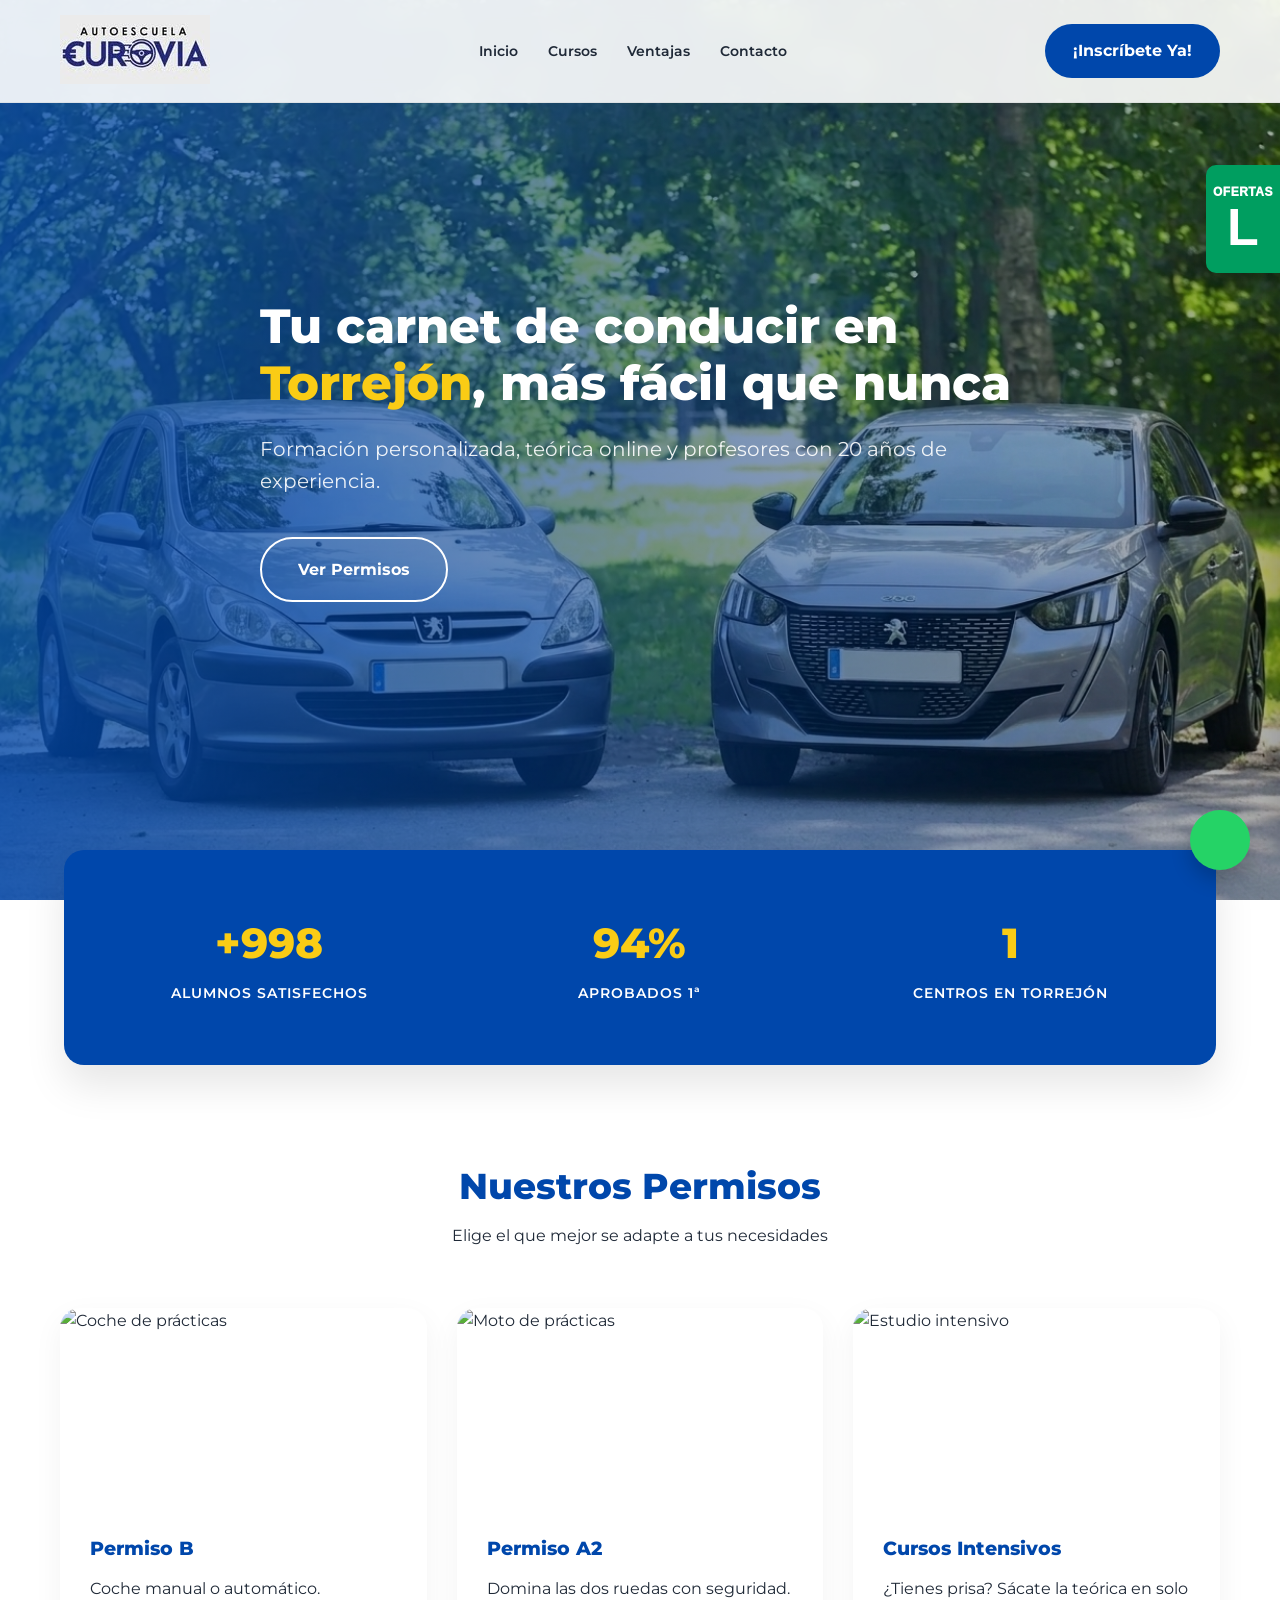
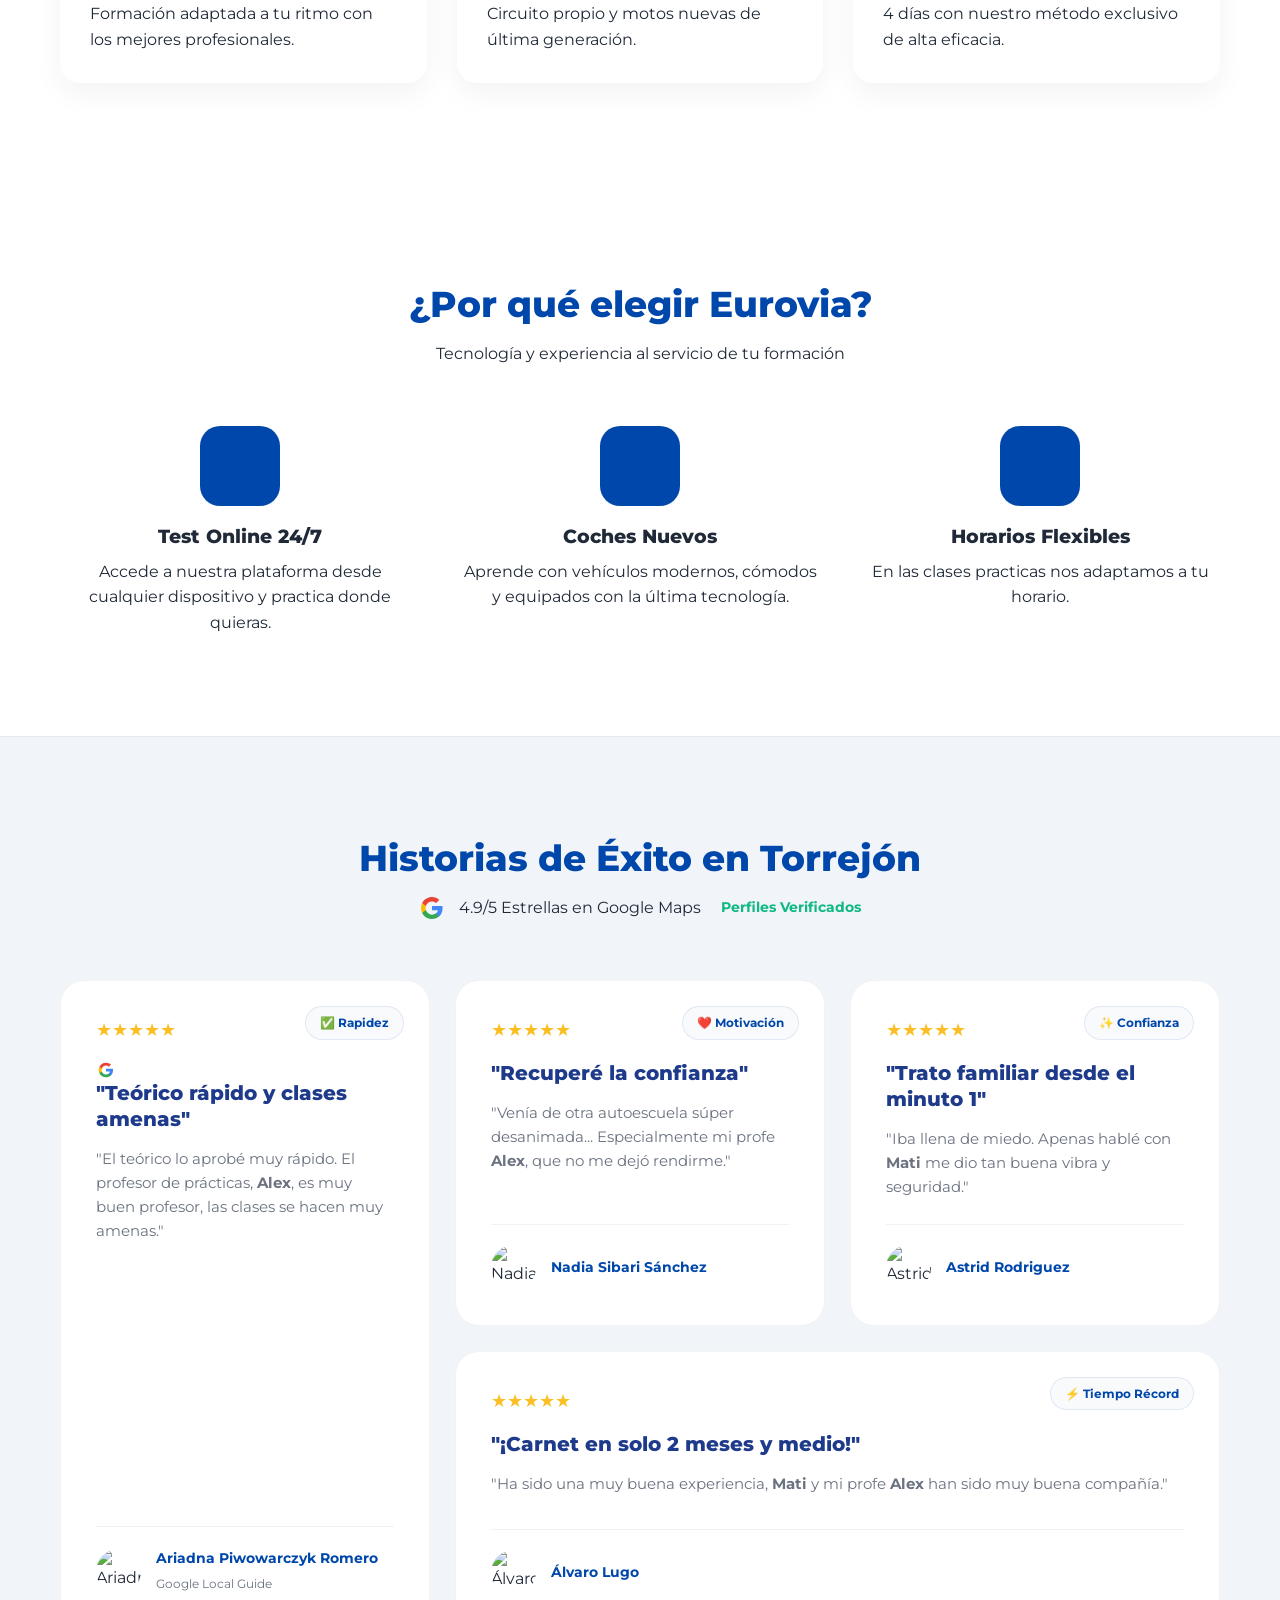
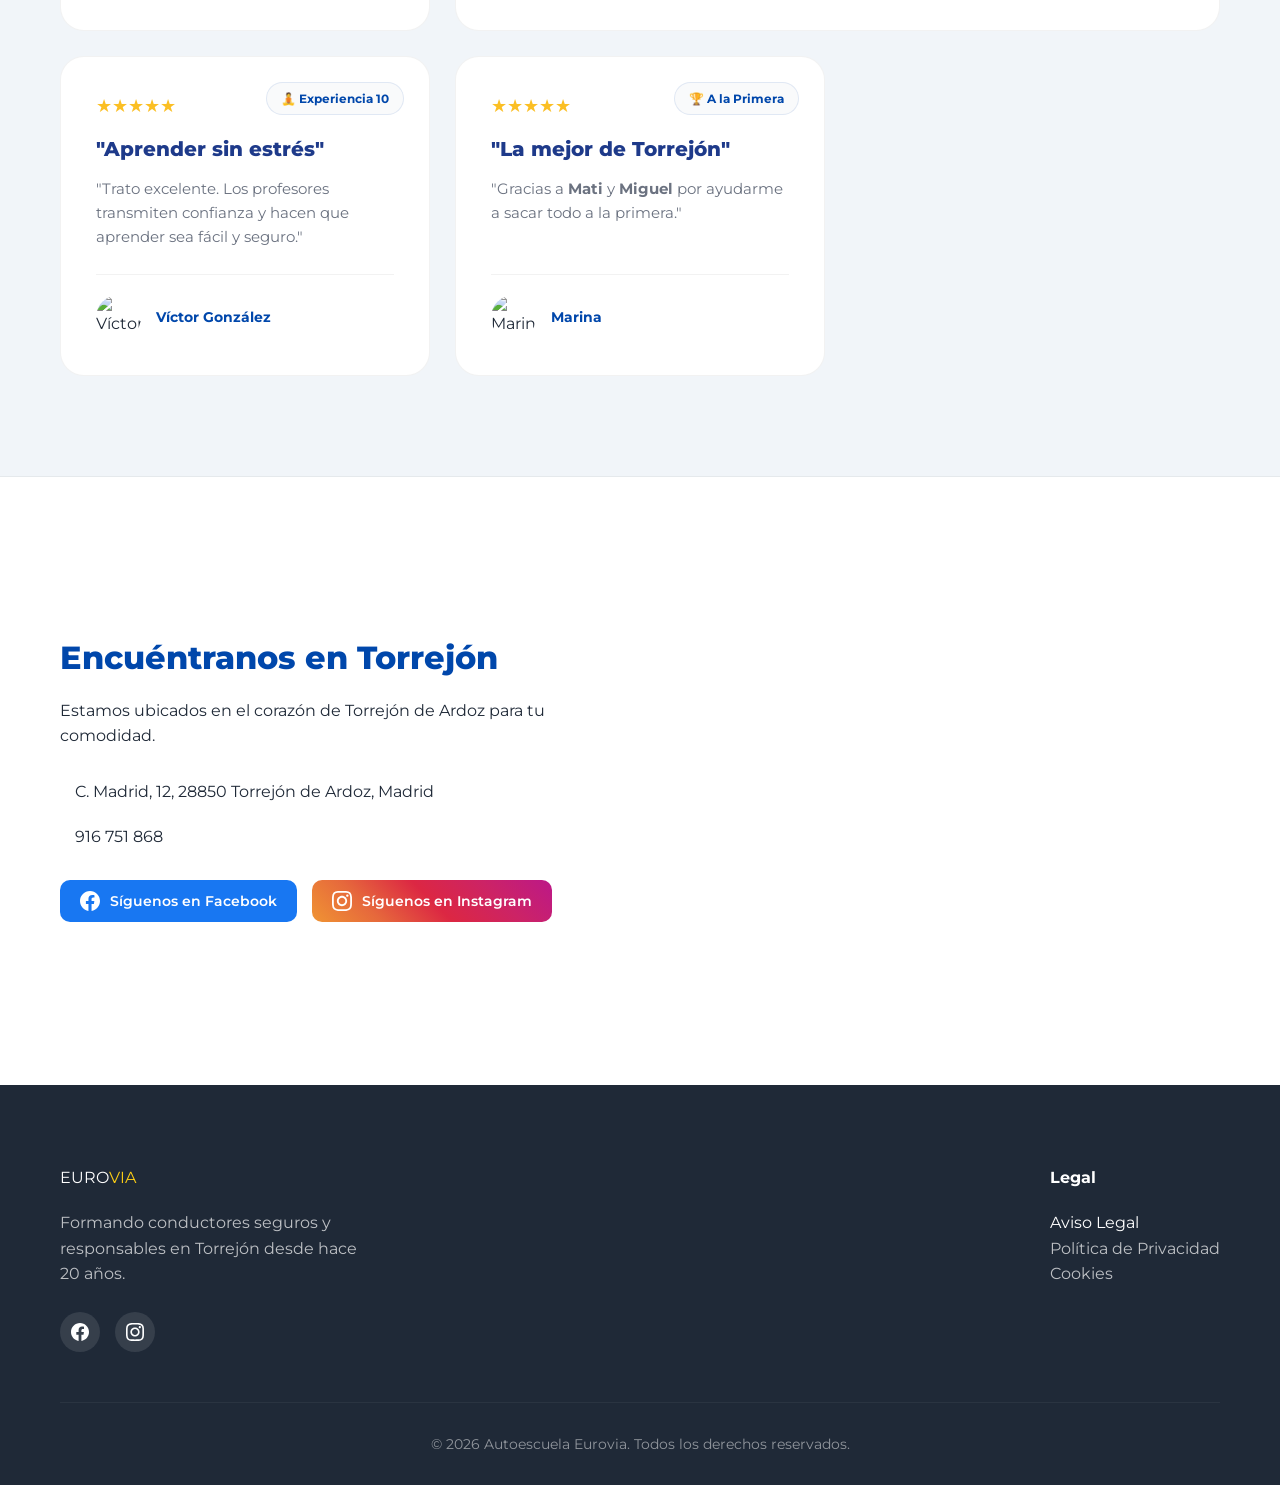
==== index.html @ a9749520 "Add files via upload" ====
<!DOCTYPE html>
<html lang="es">
<head>
    <meta charset="UTF-8">
    <meta name="viewport" content="width=device-width, initial-scale=1.0">
    <title>Autoescuela Eurovia | Tu Carnet de Conducir en Torrejón de Ardoz</title>
    <meta name="description" content="Sácate el carnet de conducir en Torrejón de Ardoz con Autoescuela Eurovia. Formación personalizada, teórica online y profesores expertos. ¡Matricúlate hoy!">
    <link rel="preconnect" href="https://fonts.googleapis.com">
    <link rel="preconnect" href="https://fonts.gstatic.com" crossorigin>
    <link href="https://fonts.googleapis.com/css2?family=Montserrat:wght@400;600;700;800&display=swap" rel="stylesheet">
    <link rel="stylesheet" href="style.css">
    <!-- Lucide Icons -->
    <script src="https://unpkg.com/lucide@latest"></script>
</head>
<body>

    <!-- Header / Navbar -->
    <header class="header">
        <div class="container">
            <div class="logo">
                <a href="index.html">
                    <img src="autoescuela1.jpg" alt="Autoescuela Eurovia" class="logo-img">
                </a>
            </div>
            <nav class="nav">
                <ul>
                    <li><a href="#inicio">Inicio</a></li>
                    <li><a href="#servicios">Cursos</a></li>
                    <li><a href="#ventajas">Ventajas</a></li>
                    <li><a href="#contacto">Contacto</a></li>
                </ul>
            </nav>
            <a href="https://wa.me/611003747" class="btn btn-primary btn-header">¡Inscríbete Ya!</a>
            <button class="mobile-menu-btn" id="mobile-menu-btn">
                <i data-lucide="menu"></i>
            </button>
        </div>
    </header>

    <!-- Hero Section -->
    <section id="inicio" class="hero">
        <div class="hero-overlay"></div>
        <div class="container hero-content">
            <div class="hero-text animate-fade-in">
                <h1>Tu carnet de conducir en <span class="highlight">Torrejón</span>, más fácil que nunca</h1>
                <p>Formación personalizada, teórica online y profesores con 20 años de experiencia.</p>
                <div class="hero-btns">
                   
                    <a href="#servicios" class="btn btn-outline btn-lg">Ver Permisos</a>
                </div>
            </div>
        </div>
    </section>

    <!-- Trust Stats Section -->
    <section class="stats">
        <div class="container">
            <div class="stats-grid">
                <div class="stat-item">
                    <div class="stat-number" data-target="1000">+0</div>
                    <div class="stat-label">Alumnos Satisfechos</div>
                </div>
                <div class="stat-item">
                    <div class="stat-number" data-target="95">0%</div>
                    <div class="stat-label">Aprobados 1ª</div>
                </div>
                <div class="stat-item">
                    <div class="stat-number" data-target="2">0</div>
                    <div class="stat-label">Centros en Torrejón</div>
                </div>
            </div>
        </div>
    </section>

    <!-- Services Section -->
    <section id="servicios" class="services section-padding">
        <div class="container">
            <div class="section-header">
                <h2>Nuestros Permisos</h2>
                <p>Elige el que mejor se adapte a tus necesidades</p>
            </div>
            <div class="services-grid">
                <!-- Card Permiso B -->
                <div class="service-card animate-scroll">
                    <div class="card-image">
                        <img src="https://images.unsplash.com/photo-1449965408869-eaa3f722e40d?auto=format&fit=crop&q=80&w=600" alt="Coche de prácticas">
                    </div>
                    <div class="card-content">
                        <h3>Permiso B</h3>
                        <p>Coche manual o automático. Formación adaptada a tu ritmo con los mejores profesionales.</p>
                        
                    </div>
                </div>
                <!-- Card Permiso A2 -->
                <div class="service-card animate-scroll">
                    <div class="card-image">
                        <img src="https://images.unsplash.com/photo-1558981806-ec527fa84c39?auto=format&fit=crop&q=80&w=600" alt="Moto de prácticas">
                    </div>
                    <div class="card-content">
                        <h3>Permiso A2</h3>
                        <p>Domina las dos ruedas con seguridad. Circuito propio y motos nuevas de última generación.</p>
                        
                    </div>
                </div>
                <!-- Card Cursos Intensivos -->
                <div class="service-card animate-scroll">
                    <div class="card-image">
                        <img src="https://images.unsplash.com/photo-1434030216411-0b793f4b4173?auto=format&fit=crop&q=80&w=600" alt="Estudio intensivo">
                    </div>
                    <div class="card-content">
                        <h3>Cursos Intensivos</h3>
                        <p>¿Tienes prisa? Sácate la teórica en solo 4 días con nuestro método exclusivo de alta eficacia.</p>
                       
                    </div>
                </div>
            </div>
        </div>
    </section>

    <!-- Advantages Section -->
    <section id="ventajas" class="advantages section-padding">
        <div class="container">
            <div class="section-header">
                <h2>¿Por qué elegir Eurovia?</h2>
                <p>Tecnología y experiencia al servicio de tu formación</p>
            </div>
            <div class="advantages-grid">
                <div class="advantage-item animate-scroll">
                    <div class="icon-box">
                        <i data-lucide="monitor"></i>
                    </div>
                    <h3>Test Online 24/7</h3>
                    <p>Accede a nuestra plataforma desde cualquier dispositivo y practica donde quieras.</p>
                </div>
                <div class="advantage-item animate-scroll">
                    <div class="icon-box">
                        <i data-lucide="car"></i>
                    </div>
                    <h3>Coches Nuevos</h3>
                    <p>Aprende con vehículos modernos, cómodos y equipados con la última tecnología.</p>
                </div>
                <div class="advantage-item animate-scroll">
                    <div class="icon-box">
                        <i data-lucide="clock"></i>
                    </div>
                    <h3>Horarios Flexibles</h3>
                    <p>En las clases practicas nos adaptamos a tu horario.</p>
                </div>
            </div>
        </div>
    </section>

    <!-- Historias de Éxito (Bento Grid) -->
    <section id="testimonios" class="reviews section-padding">
        <div class="container">
            <div class="section-header">
                <h2>Historias de Éxito en <span class="highlight">Torrejón</span></h2>
                <div class="google-rating">
                    <svg xmlns="http://www.w3.org/2000/svg" width="24" height="24" viewBox="0 0 24 24"><path fill="#4285F4" d="M22.56 12.25c0-.78-.07-1.53-.2-2.25H12v4.26h5.92c-.26 1.37-1.04 2.53-2.21 3.31v2.77h3.57c2.08-1.92 3.28-4.74 3.28-8.09z"/><path fill="#34A853" d="M12 23c2.97 0 5.46-.98 7.28-2.66l-3.57-2.77c-.98.66-2.23 1.06-3.71 1.06-2.86 0-5.29-1.93-6.16-4.53H2.18v2.84C3.99 20.53 7.7 23 12 23z"/><path fill="#FBBC05" d="M5.84 14.09c-.22-.66-.35-1.36-.35-2.09s.13-1.43.35-2.09V7.07H2.18C1.43 8.55 1 10.22 1 12s.43 3.45 1.18 4.93l3.66-2.84z"/><path fill="#EA4335" d="M12 5.38c1.62 0 3.06.56 4.21 1.64l3.15-3.15C17.45 2.09 14.97 1 12 1 7.7 1 3.99 3.47 2.18 7.07l3.66 2.84c.87-2.6 3.3-4.53 6.16-4.53z"/><path fill="none" d="M1 1 23 23"/></svg>
                    <span>4.9/5 Estrellas en Google Maps</span>
                    <span class="verified-badge"><i data-lucide="badge-check"></i> Perfiles Verificados</span>
                </div>
            </div>
            
            <div class="bento-grid">
                <!-- 1. Ariadna -->
                <div class="bento-item card-large animate-scroll">
                    <div class="bento-badge">✅ Rapidez</div>
                    <div class="review-header">
                        <div class="stars">★★★★★</div>
                        <div class="google-verified">
                            <svg xmlns="http://www.w3.org/2000/svg" width="16" height="16" viewBox="0 0 24 24"><path fill="#4285F4" d="M22.56 12.25c0-.78-.07-1.53-.2-2.25H12v4.26h5.92c-.26 1.37-1.04 2.53-2.21 3.31v2.77h3.57c2.08-1.92 3.28-4.74 3.28-8.09z"/><path fill="#34A853" d="M12 23c2.97 0 5.46-.98 7.28-2.66l-3.57-2.77c-.98.66-2.23 1.06-3.71 1.06-2.86 0-5.29-1.93-6.16-4.53H2.18v2.84C3.99 20.53 7.7 23 12 23z"/><path fill="#FBBC05" d="M5.84 14.09c-.22-.66-.35-1.36-.35-2.09s.13-1.43.35-2.09V7.07H2.18C1.43 8.55 1 10.22 1 12s.43 3.45 1.18 4.93l3.66-2.84z"/><path fill="#EA4335" d="M12 5.38c1.62 0 3.06.56 4.21 1.64l3.15-3.15C17.45 2.09 14.97 1 12 1 7.7 1 3.99 3.47 2.18 7.07l3.66 2.84c.87-2.6 3.3-4.53 6.16-4.53z"/><path fill="none" d="M1 1 23 23"/></svg>
                        </div>
                    </div>
                    <h3>"Teórico rápido y clases amenas"</h3>
                    <p>"El teórico lo aprobé muy rápido. El profesor de prácticas, <span class="teacher-name">Alex</span>, es muy buen profesor, las clases se hacen muy amenas."</p>
                    <div class="reviewer">
                        <img src="https://ui-avatars.com/api/?name=Ariadna+P&background=0047AB&color=fff" alt="Ariadna" class="avatar">
                        <div class="reviewer-info">
                            <strong>Ariadna Piwowarczyk Romero</strong>
                            <span>Google Local Guide</span>
                        </div>
                    </div>
                </div>

                <!-- 2. Nadia -->
                <div class="bento-item animate-scroll">
                    <div class="bento-badge">❤️ Motivación</div>
                    <div class="review-header">
                        <div class="stars">★★★★★</div>
                    </div>
                    <h3>"Recuperé la confianza"</h3>
                    <p>"Venía de otra autoescuela súper desanimada... Especialmente mi profe <span class="teacher-name">Alex</span>, que no me dejó rendirme."</p>
                    <div class="reviewer">
                        <img src="https://ui-avatars.com/api/?name=Nadia+S&background=FACC15&color=000" alt="Nadia" class="avatar">
                        <div class="reviewer-info">
                            <strong>Nadia Sibari Sánchez</strong>
                        </div>
                    </div>
                </div>

                <!-- 3. Astrid -->
                <div class="bento-item animate-scroll">
                    <div class="bento-badge">✨ Confianza</div>
                    <div class="review-header">
                        <div class="stars">★★★★★</div>
                    </div>
                    <h3>"Trato familiar desde el minuto 1"</h3>
                    <p>"Iba llena de miedo. Apenas hablé con <span class="teacher-name">Mati</span> me dio tan buena vibra y seguridad."</p>
                    <div class="reviewer">
                        <img src="https://ui-avatars.com/api/?name=Astrid+R&background=0047AB&color=fff" alt="Astrid" class="avatar">
                        <div class="reviewer-info">
                            <strong>Astrid Rodriguez</strong>
                        </div>
                    </div>
                </div>

                <!-- 4. Álvaro -->
                <div class="bento-item card-wide animate-scroll">
                    <div class="bento-badge">⚡ Tiempo Récord</div>
                    <div class="review-header">
                        <div class="stars">★★★★★</div>
                    </div>
                    <h3>"¡Carnet en solo 2 meses y medio!"</h3>
                    <p>"Ha sido una muy buena experiencia, <span class="teacher-name">Mati</span> y mi profe <span class="teacher-name">Alex</span> han sido muy buena compañía."</p>
                    <div class="reviewer">
                        <img src="https://ui-avatars.com/api/?name=Alvaro+L&background=FACC15&color=000" alt="Álvaro" class="avatar">
                        <div class="reviewer-info">
                            <strong>Álvaro Lugo</strong>
                        </div>
                    </div>
                </div>

                <!-- 5. Víctor -->
                <div class="bento-item animate-scroll">
                    <div class="bento-badge">🧘 Experiencia 10</div>
                    <div class="review-header">
                        <div class="stars">★★★★★</div>
                    </div>
                    <h3>"Aprender sin estrés"</h3>
                    <p>"Trato excelente. Los profesores transmiten confianza y hacen que aprender sea fácil y seguro."</p>
                    <div class="reviewer">
                        <img src="https://ui-avatars.com/api/?name=Victor+G&background=0047AB&color=fff" alt="Víctor" class="avatar">
                        <div class="reviewer-info">
                            <strong>Víctor González</strong>
                        </div>
                    </div>
                </div>

                <!-- 6. Marina -->
                <div class="bento-item animate-scroll">
                    <div class="bento-badge">🏆 A la Primera</div>
                    <div class="review-header">
                        <div class="stars">★★★★★</div>
                    </div>
                    <h3>"La mejor de Torrejón"</h3>
                    <p>"Gracias a <span class="teacher-name">Mati</span> y <span class="teacher-name">Miguel</span> por ayudarme a sacar todo a la primera."</p>
                    <div class="reviewer">
                        <img src="https://ui-avatars.com/api/?name=Marina&background=FACC15&color=000" alt="Marina" class="avatar">
                        <div class="reviewer-info">
                            <strong>Marina</strong>
                        </div>
                    </div>
                </div>
            </div>
        </div>
    </section>

    <!-- Map and Contact Section -->
    <section id="contacto" class="contact-section section-padding">
        <div class="container">
            <div class="contact-grid">
                <div class="contact-info animate-scroll">
                    <h2>Encuéntranos en Torrejón</h2>
                    <p>Estamos ubicados en el corazón de Torrejón de Ardoz para tu comodidad.</p>
                    <div class="contact-details">
                        <div class="detail-item">
                            <i data-lucide="map-pin"></i>
                            <span>C. Madrid, 12, 28850 Torrejón de Ardoz, Madrid</span>
                        </div>
                        <div class="detail-item">
                            <i data-lucide="phone"></i>
                            <span>916 751 868</span>
                        </div>
                        
                    </div>
                    <div class="social-links contact-socials">
                        <a href="https://share.google/8eJpR6GpwhmyklqPR" target="_blank" class="social-btn facebook">
                            <svg xmlns="http://www.w3.org/2000/svg" width="20" height="20" viewBox="0 0 24 24" fill="white"><path d="M24 12.073c0-6.627-5.373-12-12-12s-12 5.373-12 12c0 5.99 4.388 10.954 10.125 11.854v-8.385H7.078v-3.47h3.047V9.43c0-3.007 1.792-4.669 4.533-4.669 1.312 0 2.686.235 2.686.235v2.953H15.83c-1.491 0-1.956.925-1.956 1.874v2.25h3.328l-.532 3.47h-2.796v8.385C19.612 23.027 24 18.062 24 12.073z"/></svg>
                            Síguenos en Facebook
                        </a>
                        <a href="https://www.instagram.com/autoescuela_eurovia_torrejon?igsh=dmo1eHJuOWFtM29y" target="_blank" class="social-btn instagram">
                            <svg xmlns="http://www.w3.org/2000/svg" width="20" height="20" viewBox="0 0 24 24" fill="white"><path d="M12 2.163c3.204 0 3.584.012 4.85.07 3.252.148 4.771 1.691 4.919 4.919.058 1.265.069 1.645.069 4.849 0 3.205-.012 3.584-.069 4.849-.149 3.225-1.664 4.771-4.919 4.919-1.266.058-1.644.07-4.85.07-3.204 0-3.584-.012-4.849-.07-3.26-.149-4.771-1.699-4.919-4.92-.058-1.265-.07-1.644-.07-4.849 0-3.204.013-3.583.07-4.849.149-3.227 1.664-4.771 4.919-4.919 1.266-.057 1.645-.069 4.849-.069zm0-2.163c-3.259 0-3.667.014-4.947.072-4.358.2-6.78 2.618-6.98 6.98-.059 1.281-.073 1.689-.073 4.948 0 3.259.014 3.668.072 4.948.2 4.358 2.618 6.78 6.98 6.98 1.281.058 1.689.072 4.948.072 3.259 0 3.668-.014 4.948-.072 4.354-.2 6.782-2.618 6.979-6.98.059-1.28.073-1.689.073-4.948 0-3.259-.014-3.667-.072-4.947-.196-4.354-2.617-6.78-6.979-6.98-1.281-.059-1.69-.073-4.949-.073zm0 5.838c-3.403 0-6.162 2.759-6.162 6.162s2.759 6.163 6.162 6.163 6.162-2.759 6.162-6.163c0-3.403-2.759-6.162-6.162-6.162zm0 10.162c-2.209 0-4-1.79-4-4 0-2.209 1.791-4 4-4s4 1.791 4 4c0 2.21-1.791 4-4 4zm6.406-11.845c-.796 0-1.441.645-1.441 1.44s.645 1.44 1.441 1.44c.795 0 1.439-.645 1.439-1.44s-.644-1.44-1.439-1.44z"/></svg>
                            Síguenos en Instagram
                        </a>
                    </div>
                </div>
                <div class="map-container animate-scroll">
                    <!-- Google Maps Embed -->
                    <iframe 
                        src="https://www.google.com/maps/embed?pb=!1m18!1m12!1m3!1d3035.577599010872!2d-3.4792267000000003!3d40.462485099999995!2m3!1f0!2f0!3f0!3m2!1i1024!2i768!4f13.1!3m3!1m2!1s0xd4236e067b7625b%3A0xed1df725d2860265!2sC.%20Madrid%2C%2012%2C%2028850%20Torrej%C3%B3n%20de%20Ardoz%2C%20Madrid!5e0!3m2!1ses!2ses!4v1778779075031!5m2!1ses!2ses" 
                        width="100%" height="400" style="border:0; border-radius: 20px;" allowfullscreen="" loading="lazy" referrerpolicy="no-referrer-when-downgrade"></iframe>
                </div>
            </div>
        </div>
    </section>

    <!-- Footer -->
    <footer class="footer">
        <div class="container">
            <div class="footer-content">
                <div class="footer-brand">
                    <span class="logo-euro">EURO</span><span class="logo-via">VIA</span>
                    <p>Formando conductores seguros y responsables en Torrejón desde hace 20 años.</p>
                    <div class="social-links">
                        <a href="https://share.google/8eJpR6GpwhmyklqPR" target="_blank" aria-label="Facebook">
                            <svg xmlns="http://www.w3.org/2000/svg" width="18" height="18" viewBox="0 0 24 24" fill="currentColor"><path d="M24 12.073c0-6.627-5.373-12-12-12s-12 5.373-12 12c0 5.99 4.388 10.954 10.125 11.854v-8.385H7.078v-3.47h3.047V9.43c0-3.007 1.792-4.669 4.533-4.669 1.312 0 2.686.235 2.686.235v2.953H15.83c-1.491 0-1.956.925-1.956 1.874v2.25h3.328l-.532 3.47h-2.796v8.385C19.612 23.027 24 18.062 24 12.073z"/></svg>
                        </a>
                        <a href="https://www.instagram.com/autoescuela_eurovia_torrejon?igsh=dmo1eHJuOWFtM29y" target="_blank" aria-label="Instagram">
                            <svg xmlns="http://www.w3.org/2000/svg" width="18" height="18" viewBox="0 0 24 24" fill="currentColor"><path d="M12 2.163c3.204 0 3.584.012 4.85.07 3.252.148 4.771 1.691 4.919 4.919.058 1.265.069 1.645.069 4.849 0 3.205-.012 3.584-.069 4.849-.149 3.225-1.664 4.771-4.919 4.919-1.266.058-1.644.07-4.85.07-3.204 0-3.584-.012-4.849-.07-3.26-.149-4.771-1.699-4.919-4.92-.058-1.265-.07-1.644-.07-4.849 0-3.204.013-3.583.07-4.849.149-3.227 1.664-4.771 4.919-4.919 1.266-.057 1.645-.069 4.849-.069zm0-2.163c-3.259 0-3.667.014-4.947.072-4.358.2-6.78 2.618-6.98 6.98-.059 1.281-.073 1.689-.073 4.948 0 3.259.014 3.668.072 4.948.2 4.358 2.618 6.78 6.98 6.98 1.281.058 1.689.072 4.948.072 3.259 0 3.668-.014 4.948-.072 4.354-.2 6.782-2.618 6.979-6.98.059-1.28.073-1.689.073-4.948 0-3.259-.014-3.667-.072-4.947-.196-4.354-2.617-6.78-6.979-6.98-1.281-.059-1.69-.073-4.949-.073zm0 5.838c-3.403 0-6.162 2.759-6.162 6.162s2.759 6.163 6.162 6.163 6.162-2.759 6.162-6.163c0-3.403-2.759-6.162-6.162-6.162zm0 10.162c-2.209 0-4-1.79-4-4 0-2.209 1.791-4 4-4s4 1.791 4 4c0 2.21-1.791 4-4 4zm6.406-11.845c-.796 0-1.441.645-1.441 1.44s.645 1.44 1.441 1.44c.795 0 1.439-.645 1.439-1.44s-.644-1.44-1.439-1.44z"/></svg>
                        </a>
                    </div>
                </div>
                <div class="footer-links">
                    <h4>Legal</h4>
                    <ul>
                        <li>Aviso Legal</a></li>
                        <li><a href="#">Política de Privacidad</a></li>
                        <li><a href="#">Cookies</a></li>
                    </ul>
                </div>
            </div>
            <div class="footer-bottom">
                <p>&copy; 2026 Autoescuela Eurovia. Todos los derechos reservados.</p>
            </div>
        </div>
    </footer>

    <!-- Panel Lateral de Ofertas (L) -->
    <div class="offers-sidebar" id="offers-sidebar">
        <button class="offers-toggle" id="offers-toggle" aria-label="Ver Ofertas">
            <span class="offers-label">OFERTAS</span>
            <span class="l-plate">L</span>
        </button>
        <div class="offers-content">
            <h3>Ofertas Exclusivas</h3>
            
            <div class="offer-item">
                <div class="offer-price">510 €</div>
                <h4>Permiso B</h4>
                <ul class="offer-list">
                    <li>Matrícula y Libro</li>
                    <li>App Test 3 Meses</li>
                    <li>Profesor Presencial</li>
                    <li>1 Examen Teórico</li>
                    <li>1 Tramitación Teórico</li>
                    <li>10 Clases de 45 min</li>
                    <li>1 Tramitación Práctico</li>
                </ul>
                <div class="tasa-notice">
                    <i data-lucide="info"></i> No incluye Tasas Oficiales de Tráfico (94,05€)
                </div>
                <div class="offer-actions">
                    <a href="https://wa.me/34611003747?text=Hola,%20quiero%20preguntar%20por%20la%20oferta%20del%20Permiso%20B%20de%20510€" target="_blank" class="btn-whatsapp-small"><i data-lucide="message-circle"></i> WhatsApp</a>
                    <a href="tel:+34916751868" class="btn-call-small"><i data-lucide="phone"></i> Llamar</a>
                </div>
            </div>

            <div class="offer-item">
                <h4>Solo Práctico</h4>
                <ul class="offer-list">
                    <li>Matrícula: <strong>150€</strong></li>
                    <li>Bono 10 Clases: <strong>350€</strong></li>
                    <li>Examen Práctico: <strong>125€</strong></li>
                    <li>Tramitación: <strong>80€</strong></li>
                    <li>Tasa Traslado: <strong>8,67€</strong></li>
                    <li>Tasa Renovación: <strong>94,05</strong></li>
                </ul>
                <div class="offer-actions">
                    <a href="https://wa.me/34611003747?text=Hola,%20quiero%20preguntar%20por%20las%20tarifas%20de%20Solo%20Práctico" target="_blank" class="btn-whatsapp-small"><i data-lucide="message-circle"></i> WhatsApp</a>
                    <a href="tel:+34916751868" class="btn-call-small"><i data-lucide="phone"></i> Llamar</a>
                </div>
            </div>

            <div class="offer-item">
                <div class="offer-price">20 €</div>
                <h4>Intensivos</h4>
                <ul class="offer-list">
                    <li>Sábados de 8:30 a 13:30</li>
                    <li>Master Class de Test examen 5 horas</li>
                <div class="offer-actions">
                    <a href="https://wa.me/34611003747?text=Hola,%20quiero%20preguntar%20por%20la%20oferta%20de%20los%20intensivos%20" target="_blank" class="btn-whatsapp-small"><i data-lucide="message-circle"></i> WhatsApp</a>
                    <a href="tel:+34916751868" class="btn-call-small"><i data-lucide="phone"></i> Llamar</a>
                </div>
            </div>
        </div>
    </div>

    <!-- Floating WhatsApp -->
    <a href="https://wa.me/611003747" class="whatsapp-float" target="_blank">
        <i data-lucide="message-circle"></i>
    </a>

    <script src="script.js"></script>
    <script>
        lucide.createIcons();
    </script>
</body>
</html>
---- style.css ----
:root {
    --primary: #0047AB; /* Azul Motor */
    --secondary: #1E3A8A; /* Azul Oscuro */
    --accent: #FACC15; /* Amarillo Tráfico */
    --text-dark: #1F2937;
    --text-light: #6B7280;
    --white: #FFFFFF;
    --bg-light: #F9FAFB;
    --transition: all 0.3s cubic-bezier(0.4, 0, 0.2, 1);
}

* {
    margin: 0;
    padding: 0;
    box-sizing: border-box;
}

html {
    scroll-behavior: smooth;
}

body {
    font-family: 'Montserrat', sans-serif;
    line-height: 1.6;
    color: var(--text-dark);
    background-color: var(--white);
    overflow-x: hidden;
}

.container {
    max-width: 1200px;
    margin: 0 auto;
    padding: 0 20px;
}

.section-padding {
    padding: 100px 0;
}

h1, h2, h3 {
    font-weight: 800;
    line-height: 1.2;
}

/* Header */
.header {
    position: fixed;
    top: 0;
    left: 0;
    width: 100%;
    z-index: 1000;
    background: rgba(255, 255, 255, 0.9);
    backdrop-filter: blur(10px);
    border-bottom: 1px solid rgba(0, 0, 0, 0.05);
    padding: 15px 0;
}

.header .container {
    display: flex;
    justify-content: space-between;
    align-items: center;
}

.logo {
    display: inline-block;
    flex-direction: column;
    line-height: 1;
}
.logo-img {
    width: 150px;
    height: 100;
    margin-right: 10px;
}

.logo-euro { color: var(--primary); }
.logo-via { color: var(--accent); }
.logo-sub { font-size: 10px; letter-spacing: 2px; color: var(--text-light); margin-top: 2px; }

.nav ul {
    display: flex;
    list-style: none;
    gap: 30px;
}

.nav a {
    text-decoration: none;
    color: var(--text-dark);
    font-weight: 600;
    font-size: 14px;
    transition: var(--transition);
}

.nav a:hover {
    color: var(--primary);
}

.btn-header {
    display: none;
}

@media (min-width: 768px) {
    .btn-header {
        display: inline-block;
    }
}

/* Buttons */
.btn {
    display: inline-block;
    padding: 14px 28px;
    border-radius: 50px;
    font-weight: 700;
    text-decoration: none;
    transition: var(--transition);
    cursor: pointer;
    border: none;
    text-align: center;
}

.btn-primary {
    background-color: var(--primary);
    color: var(--white);
}

.btn-primary:hover {
    background-color: var(--secondary);
    transform: translateY(-2px);
    box-shadow: 0 10px 20px rgba(0, 71, 171, 0.2);
}

.btn-yellow {
    background-color: var(--accent);
    color: var(--text-dark);
}

.btn-yellow:hover {
    background-color: #eab308;
    transform: translateY(-2px);
    box-shadow: 0 10px 20px rgba(250, 204, 21, 0.3);
}

.btn-outline {
    border: 2px solid var(--white);
    color: var(--white);
}

.btn-outline:hover {
    background-color: var(--white);
    color: var(--primary);
}

.btn-lg {
    padding: 18px 36px;
    font-size: 16px;
}

/* Hero Section */
.hero {
    height: 100vh;
    min-height: 600px;
    background-image: url('coches-peugeot.jpg.png');
    background-size: cover;
    background-position: center;
    position: relative;
    display: flex;
    align-items: center;
    color: var(--white);
}

.hero-overlay {
    position: absolute;
    top: 0;
    left: 0;
    width: 100%;
    height: 100%;
    background: linear-gradient(to right, rgba(0, 71, 171, 0.8), rgba(0, 0, 0, 0.3));
}

.hero-content {
    position: relative;
    z-index: 1;
    max-width: 800px;
}

.hero h1 {
    font-size: 48px;
    margin-bottom: 20px;
}

.hero .highlight {
    color: var(--accent);
}

.hero p {
    font-size: 20px;
    margin-bottom: 40px;
    opacity: 0.9;
}

.hero-btns {
    display: flex;
    gap: 20px;
    flex-wrap: wrap;
}

/* Stats Section */
.stats {
    background: var(--primary);
    color: var(--white);
    padding: 60px 0;
    margin-top: -50px;
    position: relative;
    z-index: 10;
    border-radius: 20px;
    width: 90%;
    margin-left: auto;
    margin-right: auto;
    box-shadow: 0 20px 40px rgba(0, 0, 0, 0.1);
}

.stats-grid {
    display: grid;
    grid-template-columns: repeat(3, 1fr);
    text-align: center;
}

.stat-number {
    font-size: 42px;
    font-weight: 800;
    color: var(--accent);
    margin-bottom: 5px;
}

.stat-label {
    font-weight: 600;
    font-size: 14px;
    text-transform: uppercase;
    letter-spacing: 1px;
}

/* Services */
.section-header {
    text-align: center;
    margin-bottom: 60px;
}

.section-header h2 {
    font-size: 36px;
    color: var(--primary);
    margin-bottom: 15px;
}

.services-grid {
    display: grid;
    grid-template-columns: repeat(auto-fit, minmax(300px, 1fr));
    gap: 30px;
}

.service-card {
    background: var(--white);
    border-radius: 20px;
    overflow: hidden;
    box-shadow: 0 10px 30px rgba(0, 0, 0, 0.05);
    transition: var(--transition);
}

.service-card:hover {
    transform: translateY(-10px);
    box-shadow: 0 20px 40px rgba(0, 0, 0, 0.1);
}

.card-image {
    height: 200px;
    overflow: hidden;
}

.card-image img {
    width: 100%;
    height: 100%;
    object-fit: cover;
    transition: transform 0.5s ease;
}

.service-card:hover .card-image img {
    transform: scale(1.1);
}

.card-content {
    padding: 30px;
}

.card-content h3 {
    margin-bottom: 15px;
    color: var(--primary);
}

.link-more {
    display: flex;
    align-items: center;
    gap: 5px;
    margin-top: 20px;
    color: var(--primary);
    text-decoration: none;
    font-weight: 700;
    font-size: 14px;
}

/* Advantages */
.advantages {
    background-color: var(--white);
}

.advantages-grid {
    display: grid;
    grid-template-columns: repeat(auto-fit, minmax(250px, 1fr));
    gap: 40px;
}

.advantage-item {
    text-align: center;
}

.icon-box {
    width: 80px;
    height: 80px;
    background: var(--primary);
    color: var(--white);
    border-radius: 20px;
    display: flex;
    align-items: center;
    justify-content: center;
    margin: 0 auto 20px;
    transition: var(--transition);
}

.advantage-item:hover .icon-box {
    background: var(--accent);
    color: var(--text-dark);
    transform: rotate(10deg);
}

.advantage-item h3 {
    margin-bottom: 10px;
}

/* Reviews */
.google-rating {
    display: flex;
    align-items: center;
    justify-content: center;
    gap: 15px;
    margin-top: 10px;
    flex-wrap: wrap;
}

.verified-badge {
    display: flex;
    align-items: center;
    gap: 5px;
    color: #10B981;
    font-size: 14px;
    font-weight: 700;
}

/* Historias de Éxito (Bento Grid) */
.reviews {
    background-color: #f1f5f9; /* Un tono más distinguible */
    border-top: 1px solid rgba(0, 0, 0, 0.05);
    border-bottom: 1px solid rgba(0, 0, 0, 0.05);
}

.bento-grid {
    display: grid;
    grid-template-columns: repeat(3, 1fr);
    grid-auto-rows: minmax(280px, auto);
    gap: 25px;
    margin-top: 40px;
}

.bento-item {
    background: var(--white);
    padding: 35px;
    border-radius: 24px;
    border: 1px solid rgba(0, 0, 0, 0.05);
    position: relative;
    transition: var(--transition);
    display: flex;
    flex-direction: column;
}

.card-large {
    grid-row: span 2;
}

.card-wide {
    grid-column: span 2;
}

.bento-item:hover {
    transform: translateY(-8px) scale(1.02);
    box-shadow: 0 20px 40px rgba(0, 71, 171, 0.1);
    border-color: var(--primary);
}

.bento-badge {
    position: absolute;
    top: 25px;
    right: 25px;
    background: var(--bg-light);
    padding: 6px 14px;
    border-radius: 50px;
    font-size: 12px;
    font-weight: 700;
    color: var(--primary);
    border: 1px solid rgba(0, 71, 171, 0.1);
}

.bento-item h3 {
    font-size: 20px;
    margin-bottom: 15px;
    color: var(--secondary);
    line-height: 1.3;
}

.bento-item p {
    font-size: 15px;
    color: var(--text-light);
    margin-bottom: 25px;
    flex-grow: 1;
}

.teacher-name {
    font-weight: 700;
    transition: var(--transition);
}

.bento-item:hover .teacher-name {
    color: var(--accent);
    text-shadow: 0 0 10px rgba(250, 204, 21, 0.4);
}

.reviewer {
    display: flex;
    align-items: center;
    gap: 15px;
    padding-top: 20px;
    border-top: 1px solid rgba(0, 0, 0, 0.05);
}

.avatar {
    width: 45px;
    height: 45px;
    border-radius: 50%;
    object-fit: cover;
}

.reviewer-info strong {
    display: block;
    font-size: 14px;
    color: var(--primary);
}

.reviewer-info span {
    font-size: 12px;
    color: var(--text-light);
}

.google-verified {
    width: 20px;
    height: 20px;
    display: flex;
    align-items: center;
    justify-content: center;
}

.stars {
    color: #FBBF24;
    font-size: 18px;
    margin-bottom: 15px;
}

@media (max-width: 1024px) {
    .bento-grid {
        grid-template-columns: repeat(2, 1fr);
    }
    .card-wide {
        grid-column: span 1;
    }
}

@media (max-width: 768px) {
    .bento-grid {
        grid-template-columns: 1fr;
        grid-auto-rows: auto;
    }
    .card-large {
        grid-row: span 1;
    }
}

/* Contact */
.contact-grid {
    display: grid;
    grid-template-columns: repeat(auto-fit, minmax(400px, 1fr));
    gap: 50px;
    align-items: center;
}

.contact-info h2 {
    font-size: 32px;
    margin-bottom: 20px;
    color: var(--primary);
}

.contact-details {
    margin-top: 30px;
}

.detail-item {
    display: flex;
    align-items: center;
    gap: 15px;
    margin-bottom: 20px;
}

.detail-item i {
    color: var(--primary);
}

/* WhatsApp Float */
.whatsapp-float {
    position: fixed;
    bottom: 30px;
    right: 30px;
    background-color: #25D366;
    color: white;
    width: 60px;
    height: 60px;
    border-radius: 50%;
    display: flex;
    align-items: center;
    justify-content: center;
    box-shadow: 0 10px 20px rgba(0, 0, 0, 0.2);
    z-index: 1000;
    transition: var(--transition);
}

.whatsapp-float:hover {
    transform: scale(1.1);
    background-color: #20BA5A;
}

/* Footer */
.footer {
    background: var(--text-dark);
    color: var(--white);
    padding: 80px 0 30px;
}

.footer-content {
    display: flex;
    justify-content: space-between;
    flex-wrap: wrap;
    gap: 50px;
    margin-bottom: 50px;
}

.footer-brand .logo-euro { color: var(--white); }
.footer-brand p { margin-top: 20px; max-width: 300px; opacity: 0.7; }

.social-links {
    display: flex;
    gap: 15px;
    margin-top: 25px;
}

.social-links a {
    background: rgba(255, 255, 255, 0.1);
    color: var(--white);
    width: 40px;
    height: 40px;
    border-radius: 50%;
    display: flex;
    align-items: center;
    justify-content: center;
    transition: var(--transition);
    text-decoration: none;
}

.social-links a:hover {
    background: var(--accent);
    color: var(--text-dark);
    transform: translateY(-3px);
}

/* Contact Social Buttons */
.contact-socials {
    margin-top: 30px;
}

.social-btn {
    display: flex;
    align-items: center;
    gap: 10px;
    padding: 10px 20px !important;
    border-radius: 10px !important;
    width: auto !important;
    height: auto !important;
    font-size: 14px;
    font-weight: 600;
}

.social-btn.facebook {
    background: #1877F2 !important;
    color: white !important;
}

.social-btn.instagram {
    background: linear-gradient(45deg, #f09433 0%, #e6683c 25%, #dc2743 50%, #cc2366 75%, #bc1888 100%) !important;
    color: white !important;
}

.social-btn:hover {
    transform: translateY(-3px);
    box-shadow: 0 5px 15px rgba(0,0,0,0.1);
    opacity: 0.9;
}

.footer-links h4 { margin-bottom: 20px; }
.footer-links ul { list-style: none; }
.footer-links a { color: var(--white); text-decoration: none; opacity: 0.7; transition: var(--transition); }
.footer-links a:hover { opacity: 1; color: var(--accent); }

.footer-bottom {
    border-top: 1px solid rgba(255, 255, 255, 0.1);
    padding-top: 30px;
    text-align: center;
    font-size: 14px;
    opacity: 0.5;
}

/* Mobile Menu Button */
.mobile-menu-btn {
    display: none;
    background: none;
    border: none;
    color: var(--primary);
    cursor: pointer;
}

/* Offers Sidebar */
.offers-sidebar {
    position: fixed;
    top: 15vh;
    right: -340px; /* Oculto por defecto */
    width: 340px;
    max-height: 80vh;
    background: var(--white);
    box-shadow: -5px 0 25px rgba(0,0,0,0.15);
    border-radius: 20px 0 0 20px;
    z-index: 1001; /* Por encima de todo */
    transition: right 0.4s cubic-bezier(0.175, 0.885, 0.32, 1.275);
    display: flex;
    flex-direction: column;
}

.offers-sidebar.open {
    right: 0;
}

.offers-toggle {
    position: absolute;
    top: 30px;
    left: -74px; /* Ligeramente más ancho para la palabra */
    width: 74px;
    height: auto;
    padding: 20px 0;
    background: #009E60; /* Verde placa L */
    border: none;
    border-radius: 10px 0 0 10px;
    cursor: pointer;
    display: flex;
    flex-direction: column;
    align-items: center;
    justify-content: center;
    box-shadow: -5px 0 10px rgba(0,0,0,0.1);
    transition: transform 0.3s;
    gap: 2px;
}

.offers-toggle:hover {
    transform: scale(1.05);
}

.offers-label {
    color: white;
    font-size: 12px;
    font-weight: 1000;
    letter-spacing: 0.5px;
}
.l-plate {
    color: white;
    font-size:52px;
    font-weight: 900;
    font-family: Arial, sans-serif;
    line-height: 1;
}

.offers-content {
    padding: 30px 20px;
    overflow-y: auto;
}

/* Custom Scrollbar for offers */
.offers-content::-webkit-scrollbar {
    width: 6px;
}
.offers-content::-webkit-scrollbar-track {
    background: #f1f5f9; 
    border-radius: 10px;
    margin: 10px 0;
}
.offers-content::-webkit-scrollbar-thumb {
    background: #cbd5e1; 
    border-radius: 10px;
}
.offers-content::-webkit-scrollbar-thumb:hover {
    background: #94a3b8; 
}

.offers-content h3 {
    color: var(--primary);
    font-size: 22px;
    margin-bottom: 20px;
    border-bottom: 2px solid var(--bg-light);
    padding-bottom: 10px;
}

.offer-item {
    background: var(--bg-light);
    padding: 15px;
    border-radius: 12px;
    margin-bottom: 15px;
    border-left: 4px solid var(--accent);
    transition: var(--transition);
}

.offer-item:hover {
    transform: translateX(-5px);
    box-shadow: 0 5px 15px rgba(0,0,0,0.05);
}

.offer-item h4 {
    color: var(--secondary);
    font-size: 18px;
    margin-bottom: 10px;
    font-weight: 800;
}

.offer-price {
    font-size: 28px;
    font-weight: 900;
    color: var(--primary);
    float: right;
    margin-top: -5px;
}

.offer-list {
    list-style: none;
    padding: 0;
    margin: 0 0 15px 0;
}

.offer-list li {
    font-size: 13px;
    color: var(--text-dark);
    margin-bottom: 5px;
    padding-left: 15px;
    position: relative;
}

.offer-list li::before {
    content: "•";
    color: var(--accent);
    position: absolute;
    left: 0;
    font-weight: bold;
}

.tasa-notice {
    font-size: 11px;
    color: #DC2626; /* Color de advertencia distintivo */
    background: #FEF2F2;
    padding: 8px;
    border-radius: 6px;
    margin-bottom: 15px;
    display: flex;
    align-items: flex-start;
    gap: 5px;
    border: 1px solid #FECACA;
}

.tasa-notice i {
    width: 14px;
    height: 14px;
    flex-shrink: 0;
    margin-top: 1px;
}

.offer-actions {
    display: flex;
    flex-direction: column;
    gap: 8px;
}

.btn-whatsapp-small {
    background: #25D366;
    color: white;
    text-decoration: none;
    padding: 10px 15px;
    border-radius: 8px;
    font-size: 13px;
    font-weight: 600;
    display: flex;
    align-items: center;
    justify-content: center;
    gap: 8px;
    transition: var(--transition);
}

.btn-whatsapp-small:hover {
    background: #20BA5A;
    transform: translateY(-2px);
}

.btn-call-small {
    background: var(--white);
    color: var(--primary);
    border: 1px solid var(--primary);
    text-decoration: none;
    padding: 10px 15px;
    border-radius: 8px;
    font-size: 13px;
    font-weight: 600;
    display: flex;
    align-items: center;
    justify-content: center;
    gap: 8px;
    transition: var(--transition);
}

.btn-call-small:hover {
    background: var(--bg-light);
    transform: translateY(-2px);
}

/* Animations */
.animate-fade-in {
    opacity: 0;
    transform: translateY(20px);
    animation: fadeIn 1s forwards;
}

@keyframes fadeIn {
    to {
        opacity: 1;
        transform: translateY(0);
    }
}

.animate-scroll {
    opacity: 0;
    transform: translateY(40px);
    transition: all 0.8s ease-out;
}

.animate-scroll.visible {
    opacity: 1;
    transform: translateY(0);
}

/* Responsive Adjustments */
@media (max-width: 768px) {
    .nav { 
        display: none; 
        position: absolute;
        top: 100%;
        left: 0;
        width: 100%;
        background: var(--white);
        padding: 30px 20px;
        flex-direction: column;
        border-bottom: 2px solid var(--bg-light);
        box-shadow: 0 10px 20px rgba(0,0,0,0.05);
    }
    
    .nav.active {
        display: flex;
    }

    .nav ul {
        flex-direction: column;
        gap: 20px;
        text-align: center;
    }

    .mobile-menu-btn { display: block; }

    /* Ajuste de la foto en móvil para que no se corte */
    .hero { 
        text-align: center; 
        background-size: contain;
        background-position: top center;
        background-repeat: no-repeat;
        background-color: var(--primary);
        align-items: flex-end;
        padding-bottom: 80px;
    }

    .hero-overlay {
        background: linear-gradient(to bottom, rgba(0, 71, 171, 0) 0%, rgba(0, 71, 171, 0.9) 45%, var(--primary) 100%);
    }

    .hero-content {
        margin-top: 60%; /* Empuja el texto hacia la zona azul debajo de la foto */
    }

    .hero h1 { font-size: 32px; }
    .stats-grid { grid-template-columns: 1fr; gap: 30px; }
    .hero-btns { justify-content: center; }
    .contact-grid { grid-template-columns: 1fr; }
    .section-padding { padding: 60px 0; }
}
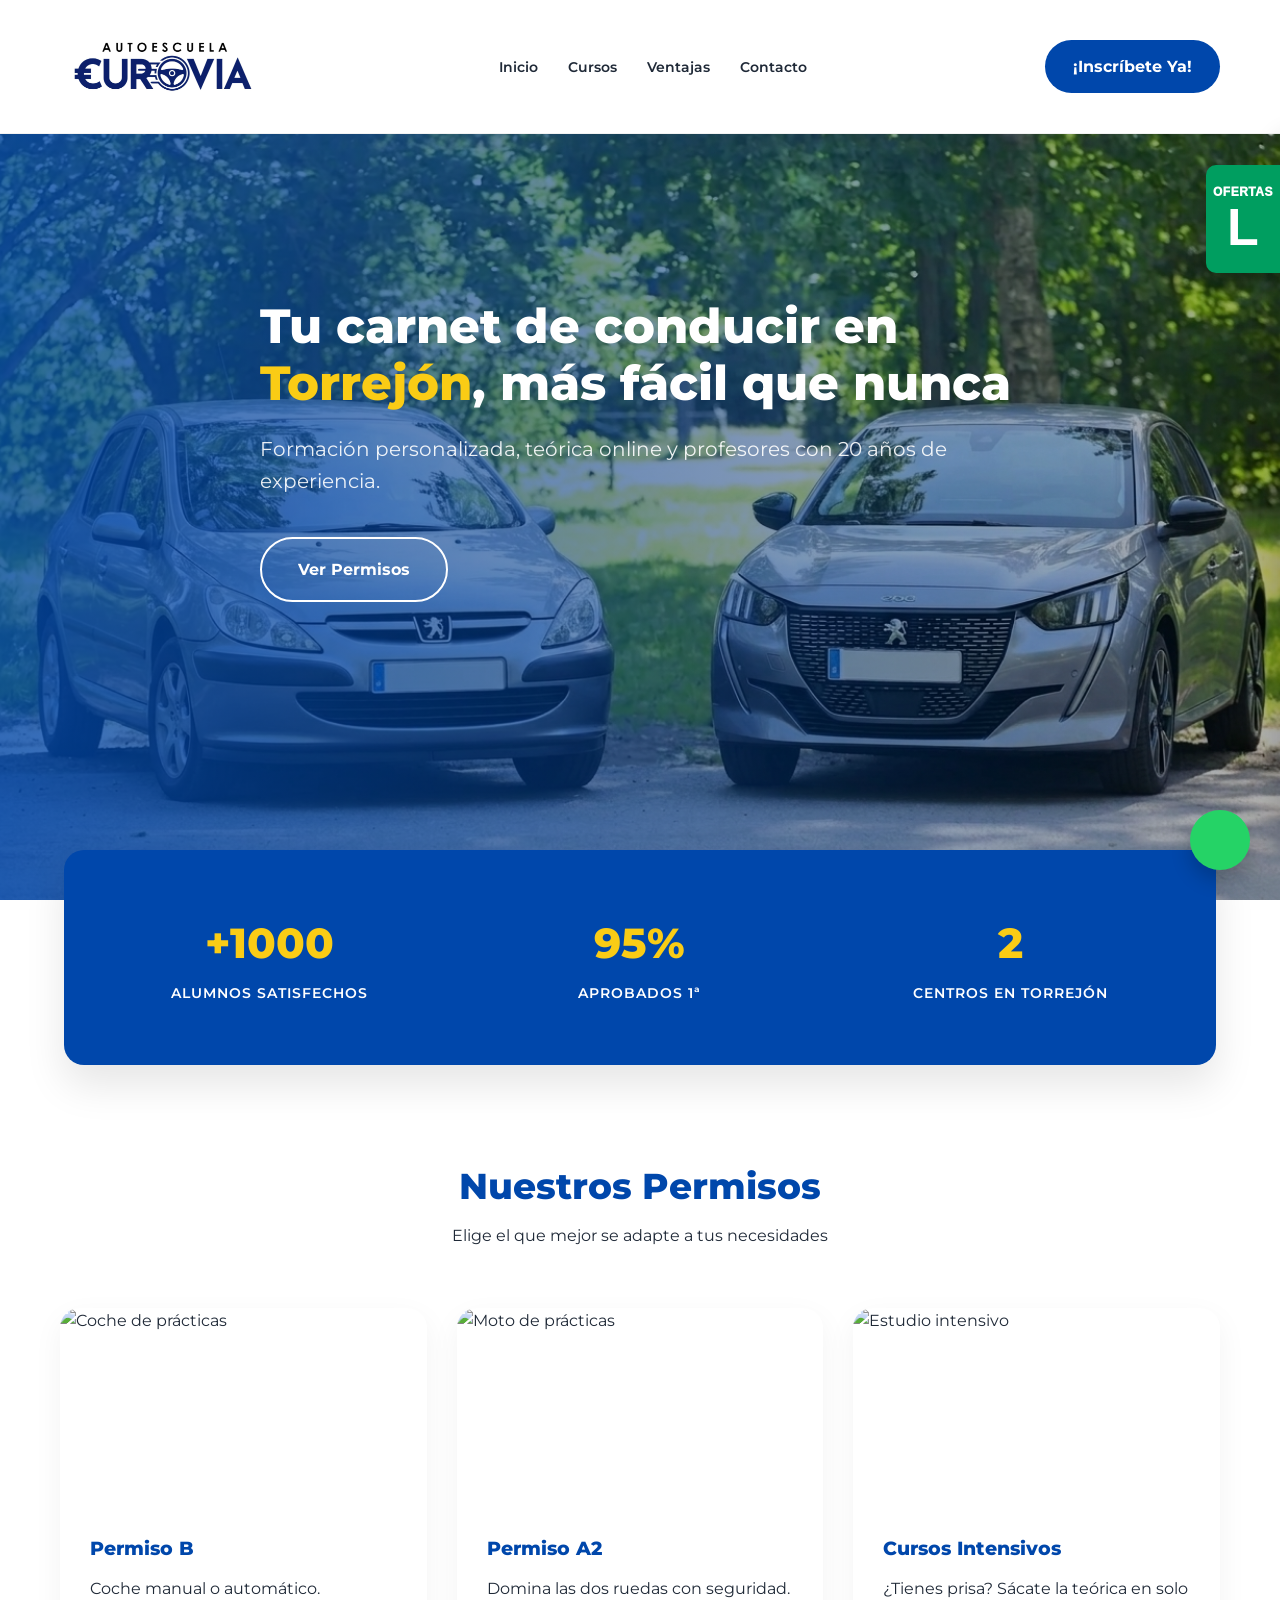
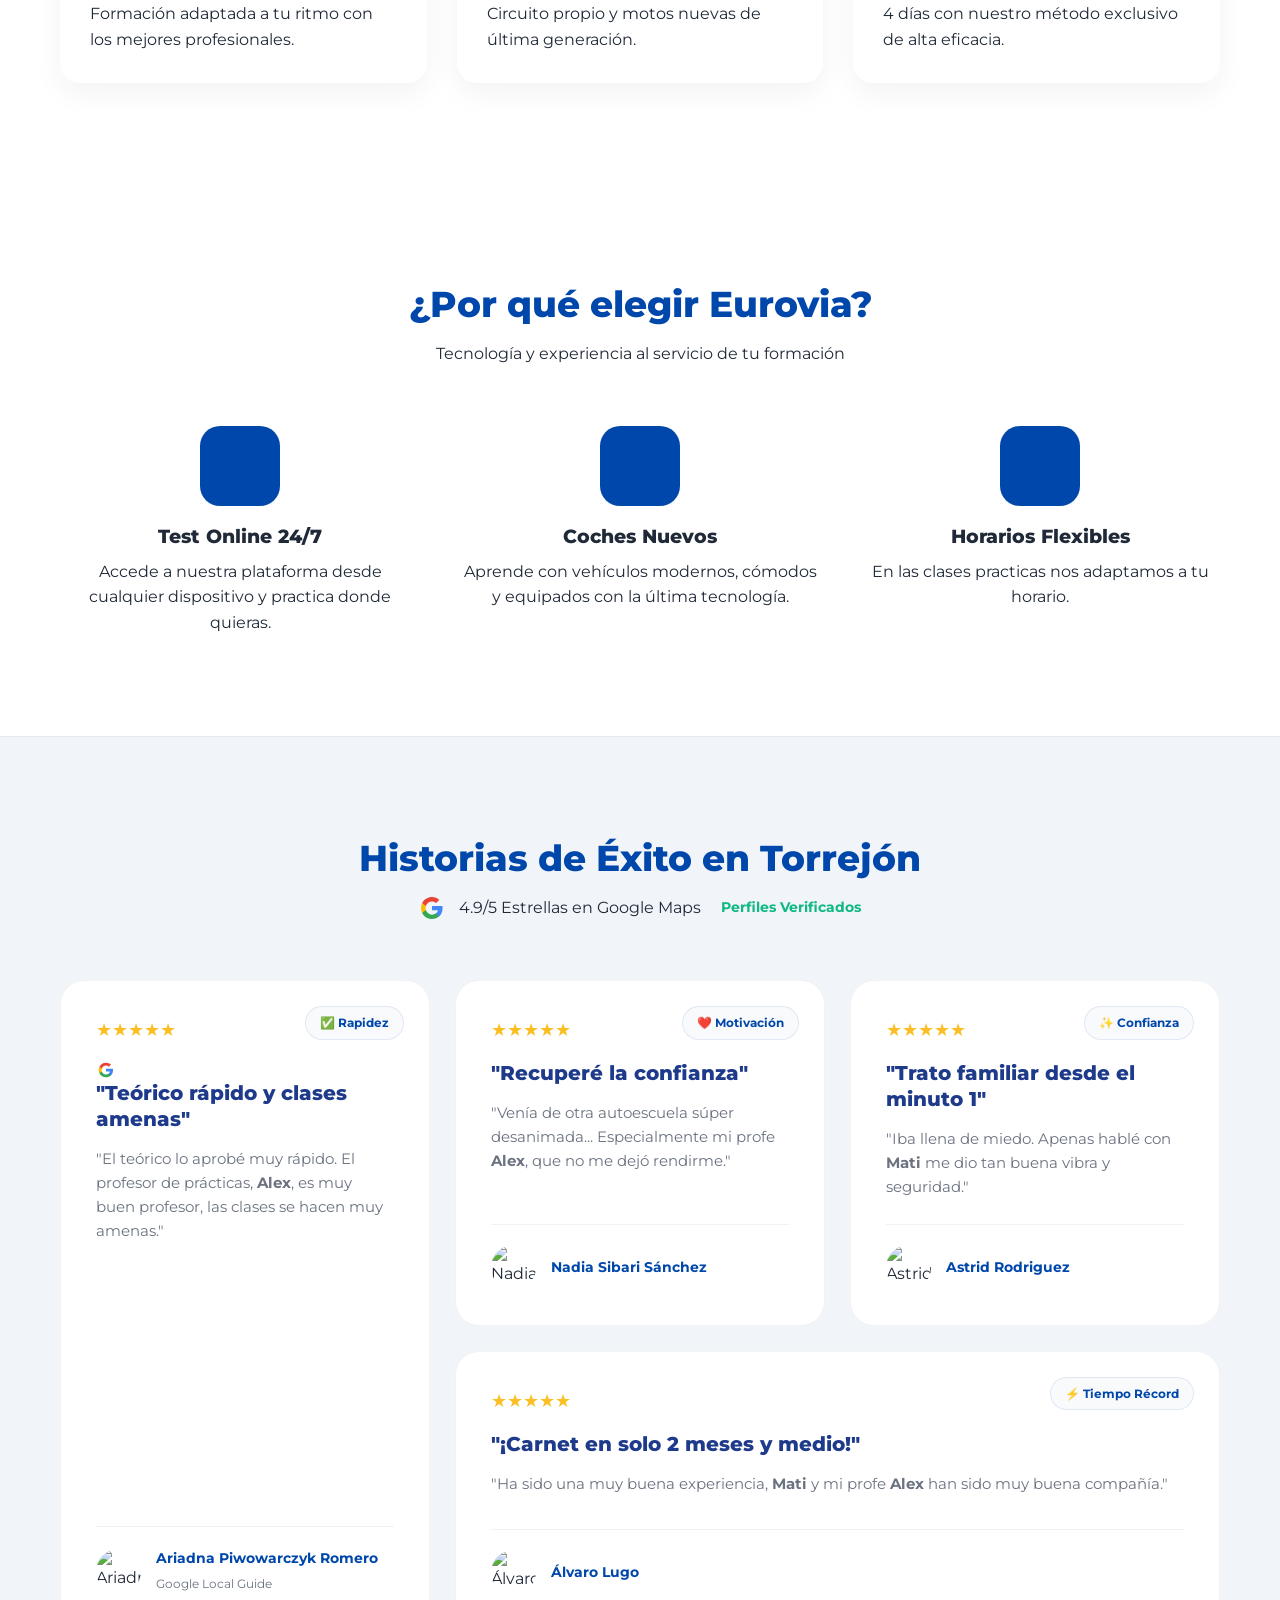
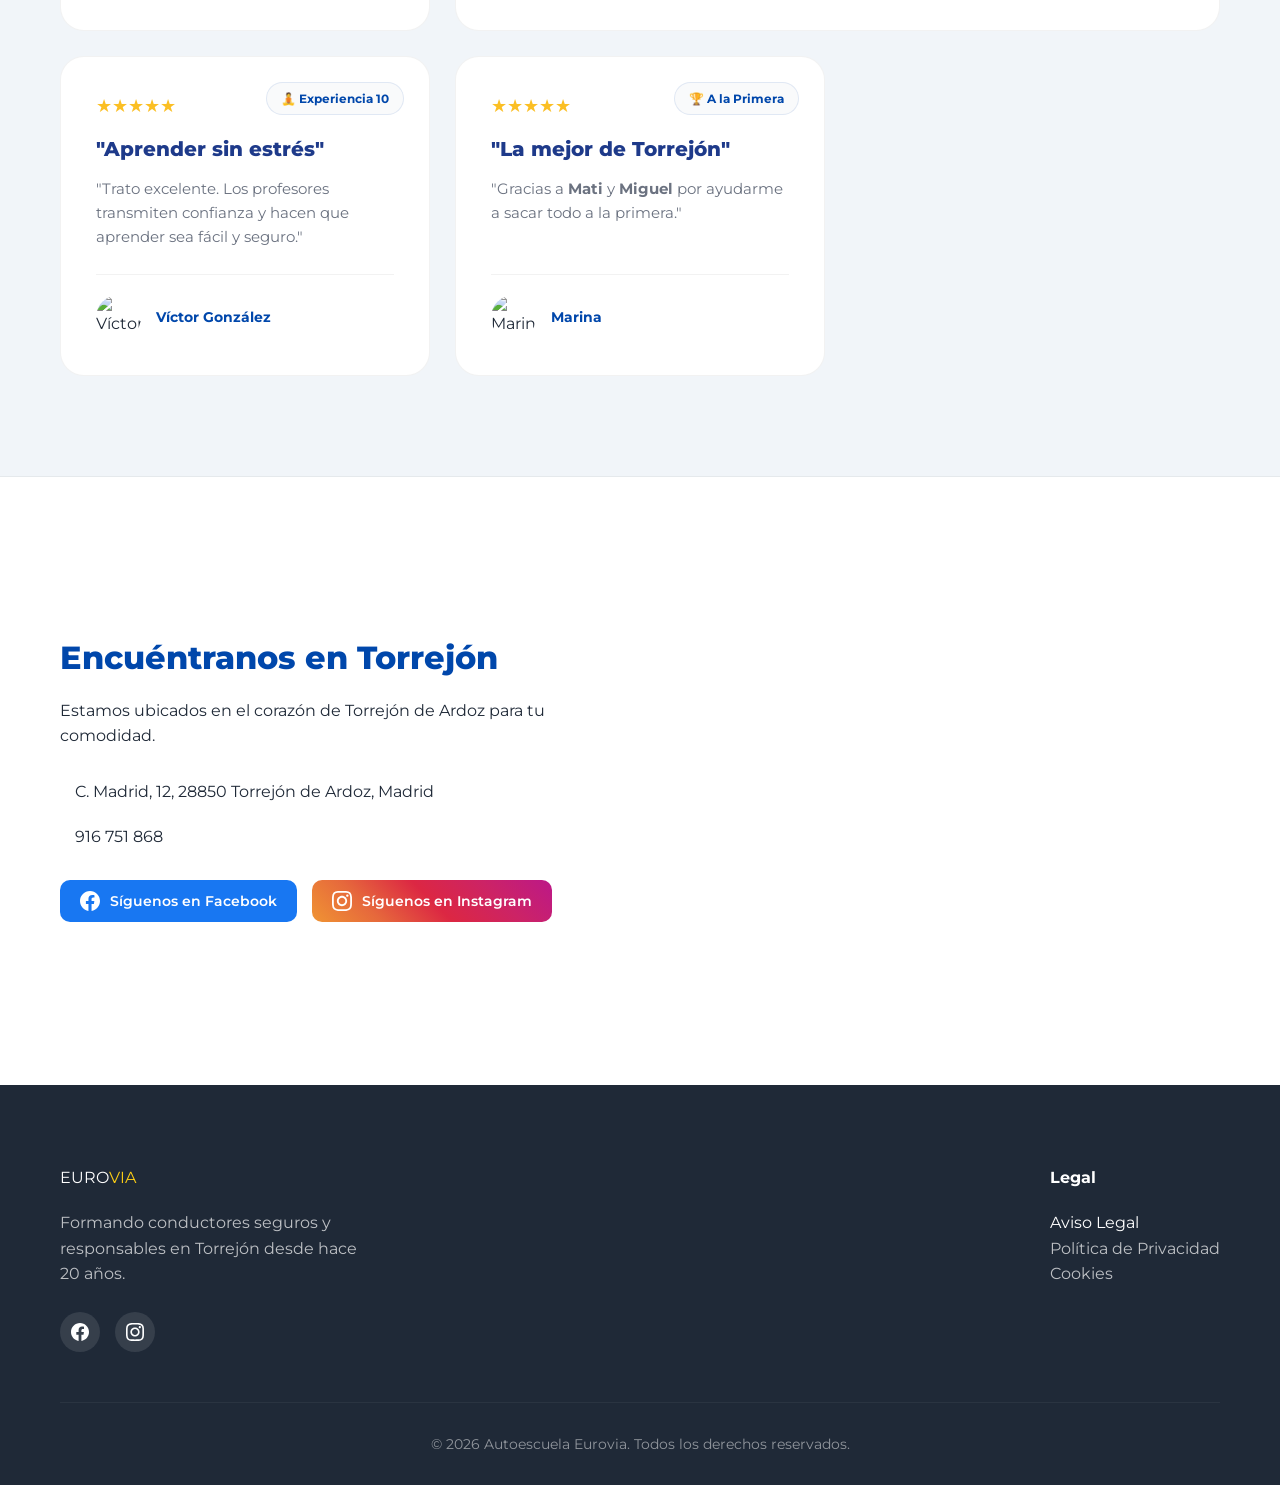
==== commit ef2c78c3: "Add files via upload" ====
--- a/index.html
+++ b/index.html
@@ -19,7 +19,7 @@
         <div class="container">
             <div class="logo">
                 <a href="index.html">
-                    <img src="autoescuela1.jpg" alt="Autoescuela Eurovia" class="logo-img">
+                    <img src="auto7.jpeg" alt="Autoescuela Eurovia" class="logo-img">
                 </a>
             </div>
             <nav class="nav">
--- a/style.css
+++ b/style.css
@@ -49,7 +49,7 @@
     left: 0;
     width: 100%;
     z-index: 1000;
-    background: rgba(255, 255, 255, 0.9);
+    background: rgb(255, 255, 255);
     backdrop-filter: blur(10px);
     border-bottom: 1px solid rgba(0, 0, 0, 0.05);
     padding: 15px 0;
@@ -67,9 +67,9 @@
     line-height: 1;
 }
 .logo-img {
-    width: 150px;
-    height: 100;
-    margin-right: 10px;
+    width: 200px;
+    height: 100px;
+    margin-right: auto;
 }
 
 .logo-euro { color: var(--primary); }
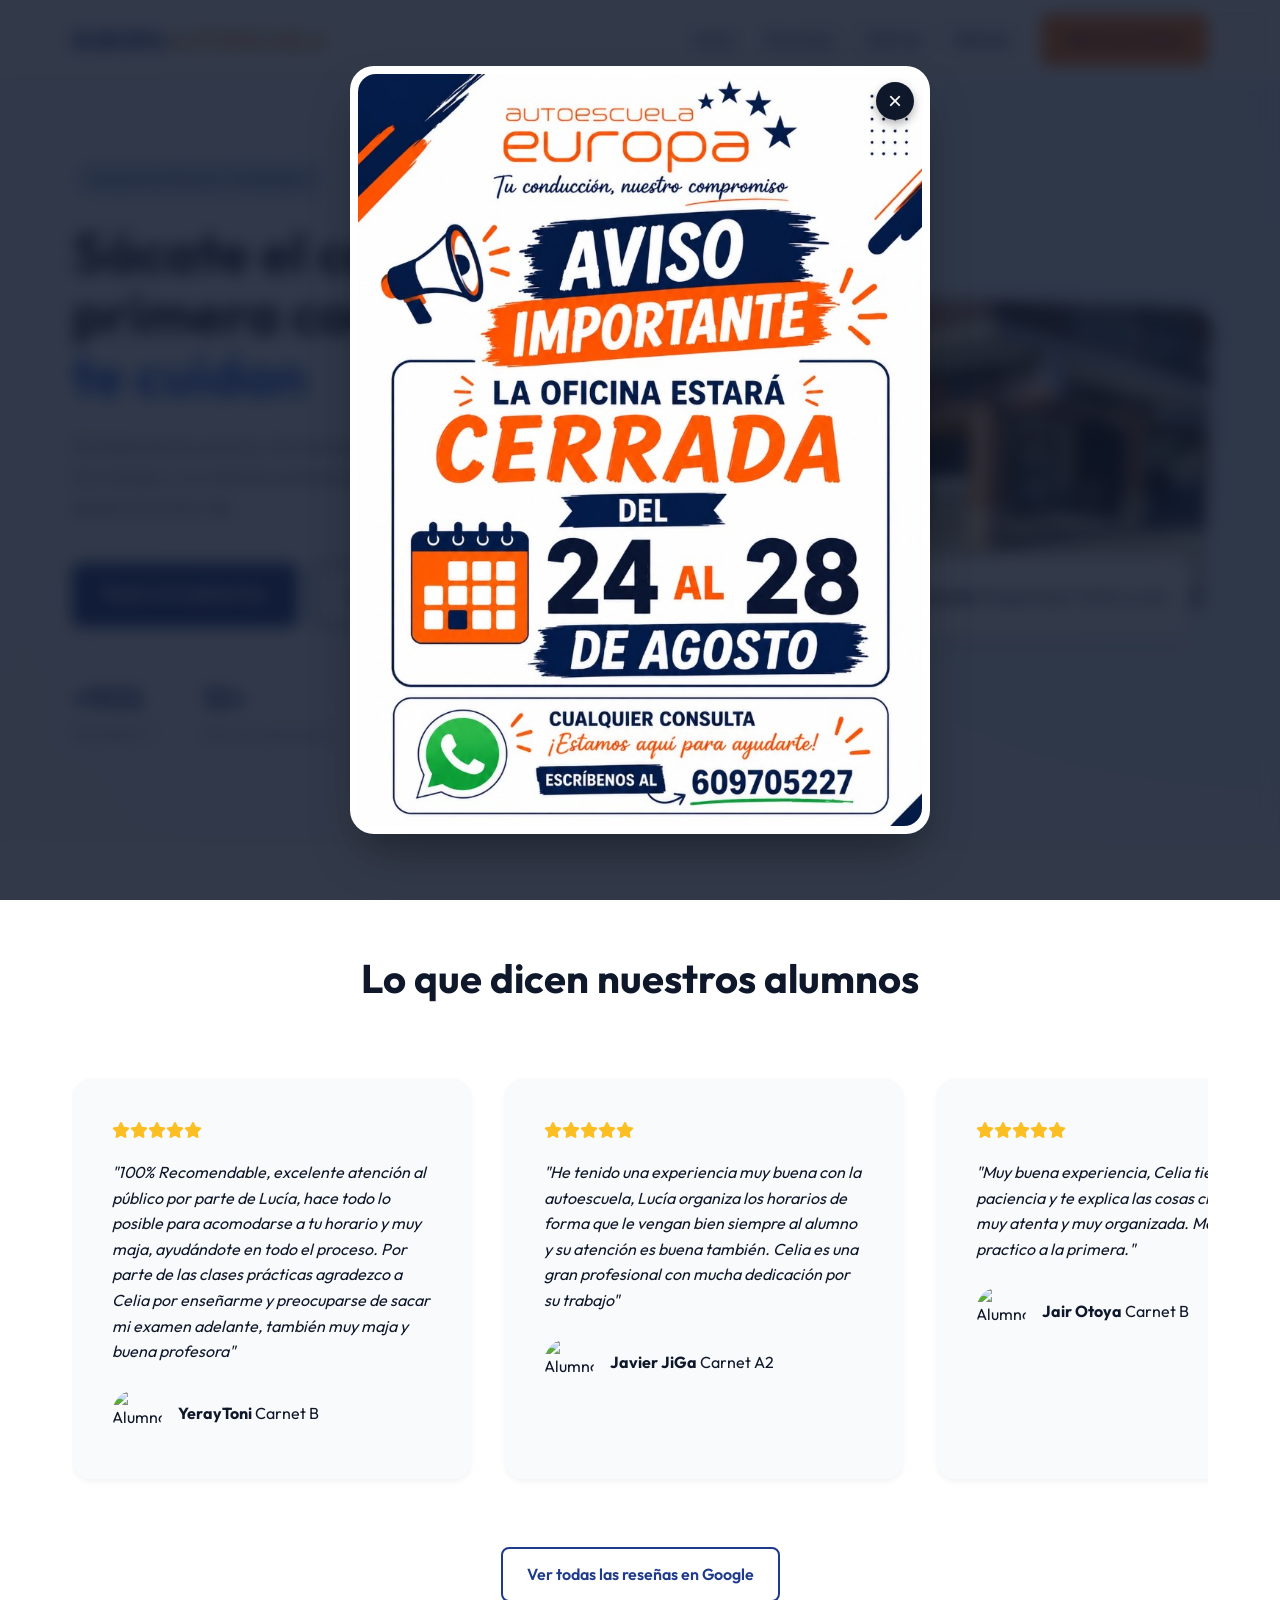
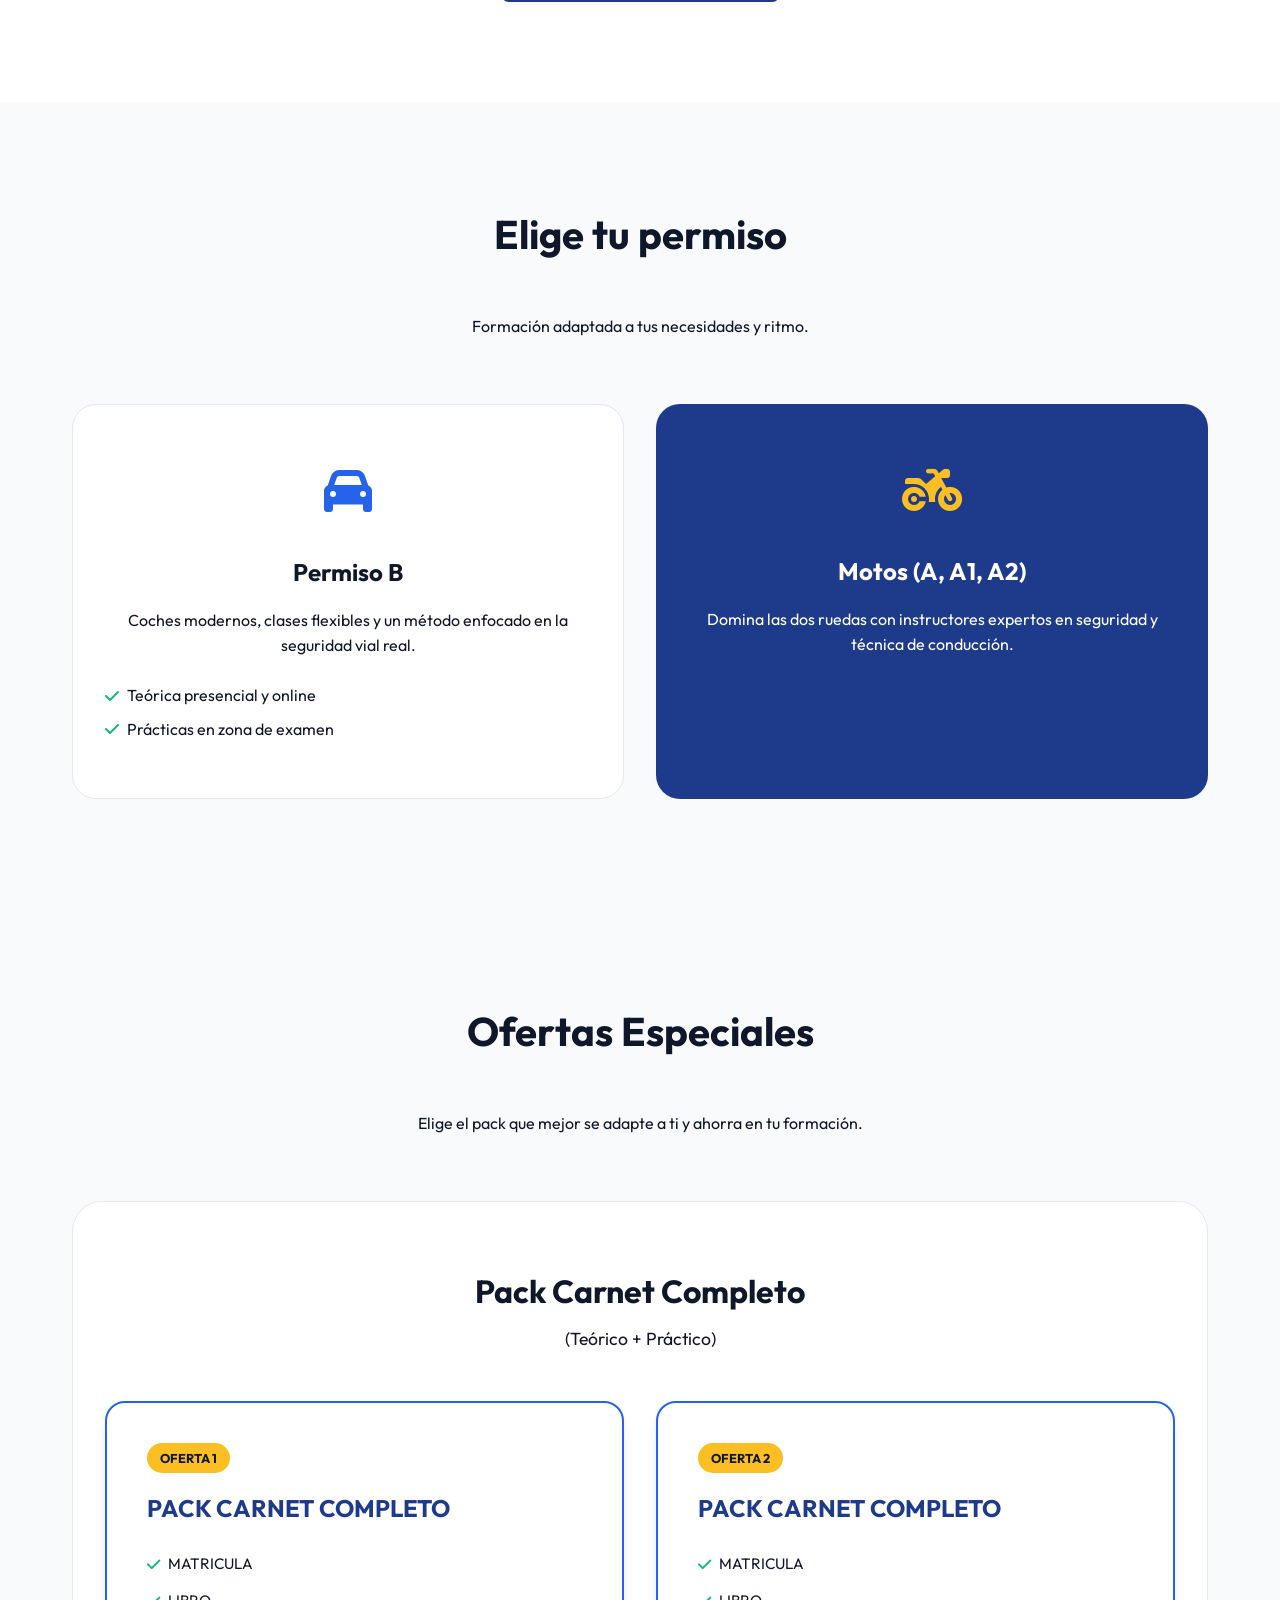
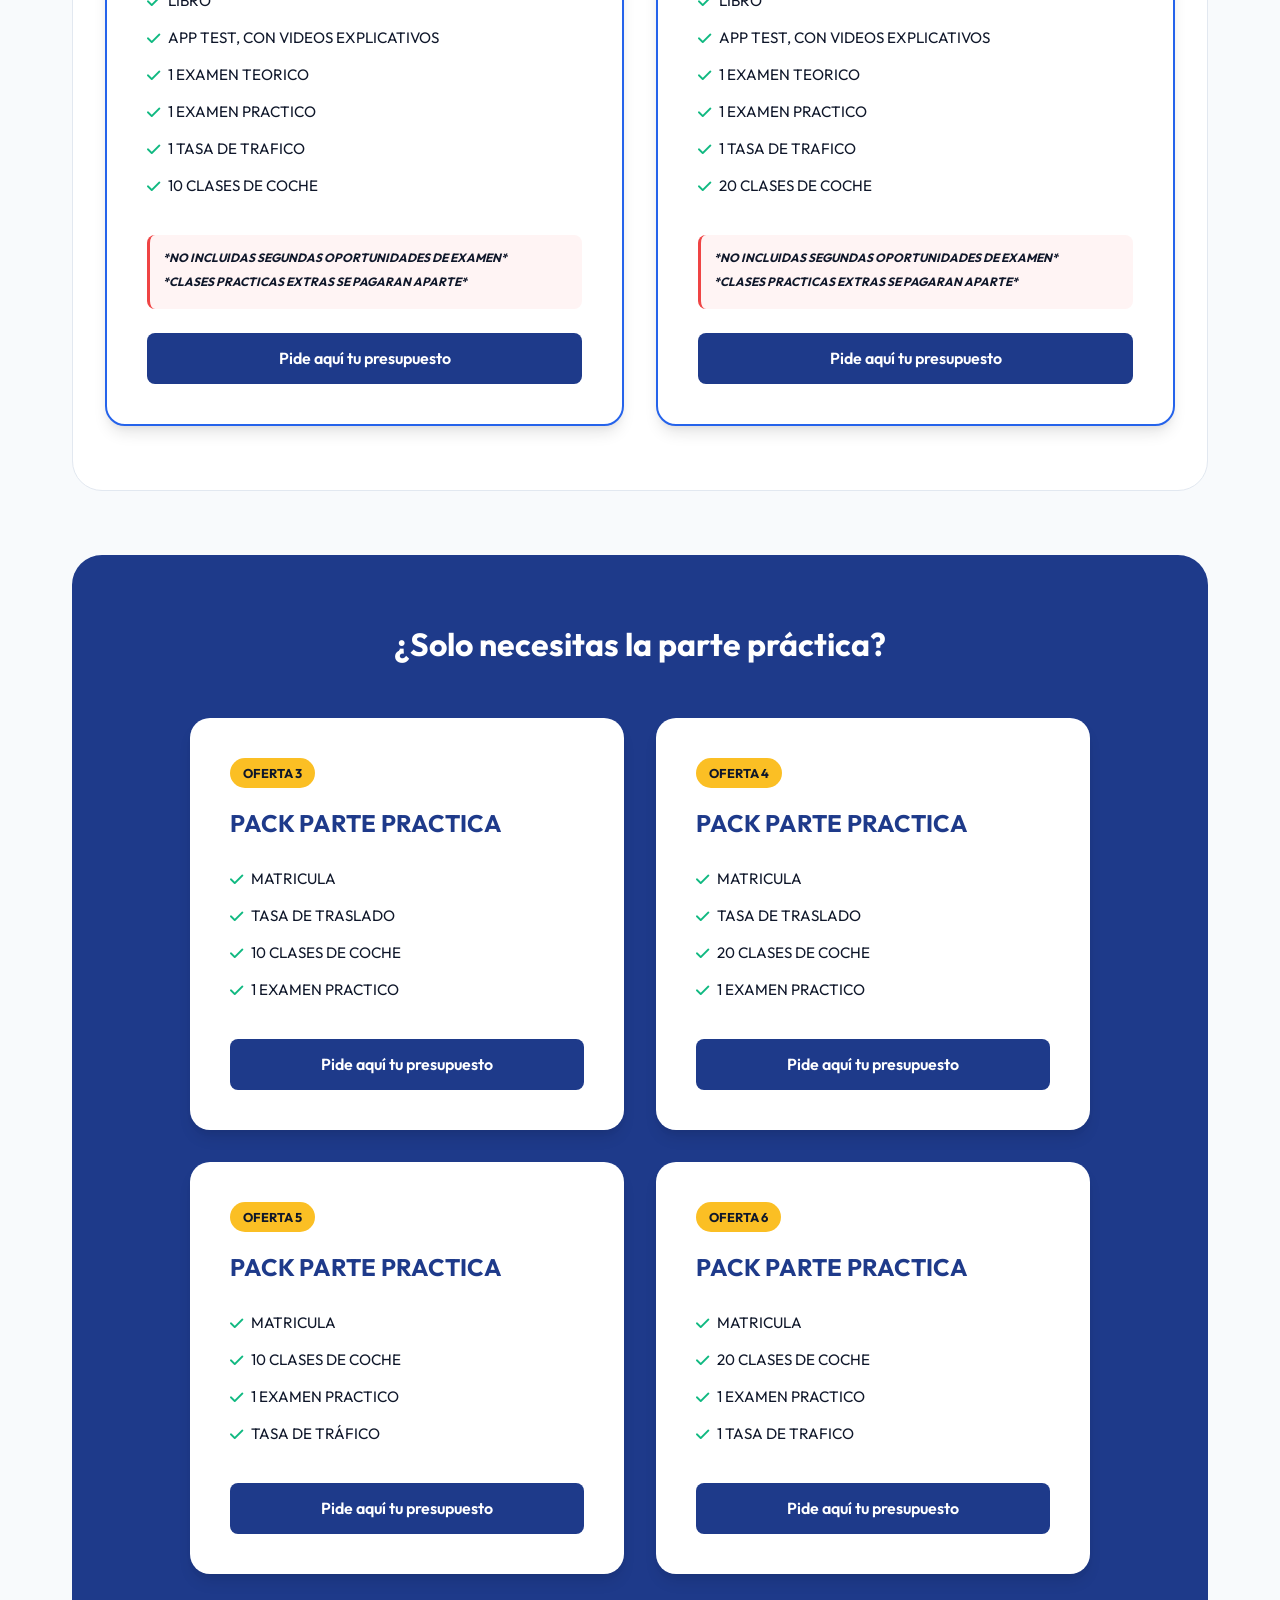
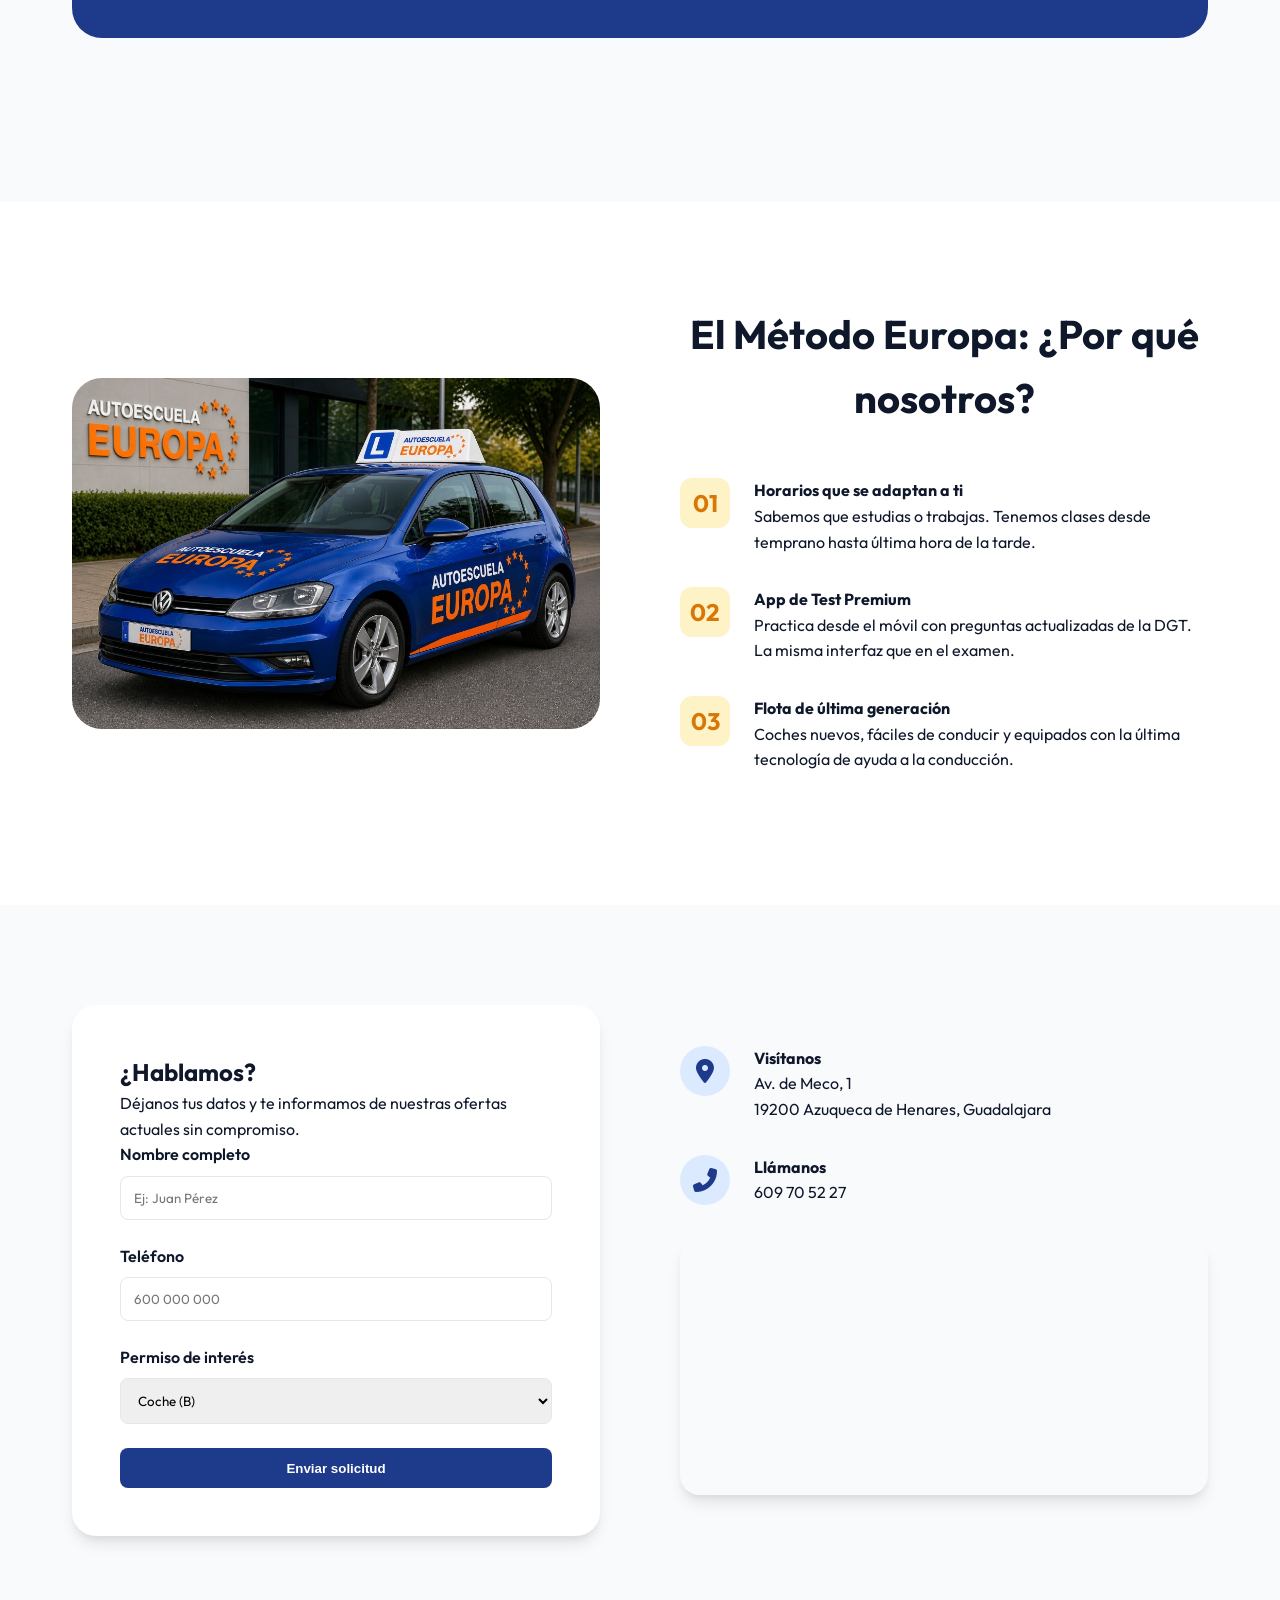
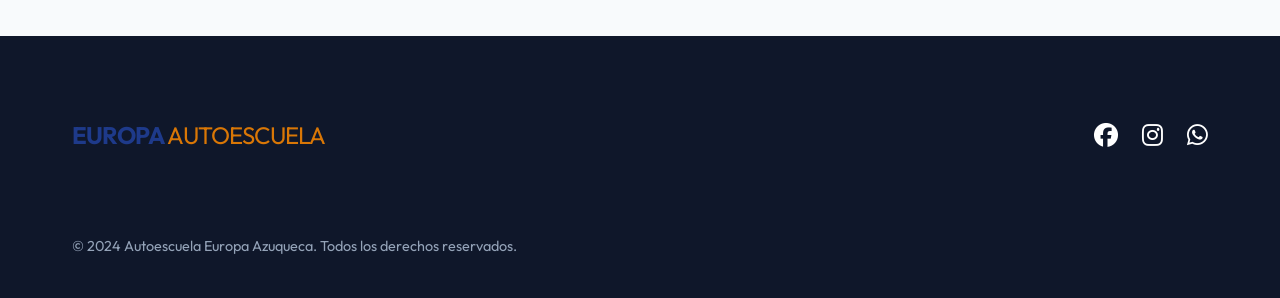
==== commit b7ebf1e8: "Add files via upload" ====
--- a/index.html
+++ b/index.html
@@ -1,409 +1,438 @@
 <!DOCTYPE html>
 <html lang="es">
+
 <head>
     <meta charset="UTF-8">
     <meta name="viewport" content="width=device-width, initial-scale=1.0">
-    <title>Autoescuela Eurovia | Tu Carnet de Conducir en Torrejón de Ardoz</title>
-    <meta name="description" content="Sácate el carnet de conducir en Torrejón de Ardoz con Autoescuela Eurovia. Formación personalizada, teórica online y profesores expertos. ¡Matricúlate hoy!">
+    <title>Autoescuela Europa Azuqueca | Sácate el carnet a la primera</title>
+    <meta name="description"
+        content="La mejor autoescuela en Azuqueca de Henares y Guadalajara. Sácate el carnet de conducir rápido con profesores pacientes y expertos. ¡Reserva tu plaza!">
     <link rel="preconnect" href="https://fonts.googleapis.com">
     <link rel="preconnect" href="https://fonts.gstatic.com" crossorigin>
-    <link href="https://fonts.googleapis.com/css2?family=Montserrat:wght@400;600;700;800&display=swap" rel="stylesheet">
+    <link href="https://fonts.googleapis.com/css2?family=Outfit:wght@300;400;600;700&display=swap" rel="stylesheet">
+    <link rel="stylesheet" href="https://cdnjs.cloudflare.com/ajax/libs/font-awesome/6.4.0/css/all.min.css">
     <link rel="stylesheet" href="style.css">
-    <!-- Lucide Icons -->
-    <script src="https://unpkg.com/lucide@latest"></script>
+    <link rel="icon" type="image/png" href="favicon.png">
+    <link rel="apple-touch-icon" href="favicon.png">
 </head>
+
 <body>
-
-    <!-- Header / Navbar -->
     <header class="header">
-        <div class="container">
+        <nav class="nav container">
             <div class="logo">
-                <a href="index.html">
-                    <img src="auto7.jpeg" alt="Autoescuela Eurovia" class="logo-img">
-                </a>
-            </div>
-            <nav class="nav">
-                <ul>
-                    <li><a href="#inicio">Inicio</a></li>
-                    <li><a href="#servicios">Cursos</a></li>
-                    <li><a href="#ventajas">Ventajas</a></li>
-                    <li><a href="#contacto">Contacto</a></li>
-                </ul>
-            </nav>
-            <a href="https://wa.me/611003747" class="btn btn-primary btn-header">¡Inscríbete Ya!</a>
-            <button class="mobile-menu-btn" id="mobile-menu-btn">
-                <i data-lucide="menu"></i>
-            </button>
-        </div>
+                <span class="logo-text">EUROPA<span>AUTOESCUELA</span></span>
+            </div>
+            <ul class="nav-links">
+                <li><a href="#inicio">Inicio</a></li>
+                <li><a href="#servicios">Permisos</a></li>
+                <li><a href="#ofertas">Ofertas</a></li>
+                <li><a href="#metodo">Método</a></li>
+                <li><a href="#contacto" class="btn btn-accent">Matrícula Online</a></li>
+            </ul>
+            <div class="menu-toggle">
+                <i class="fas fa-bars"></i>
+            </div>
+        </nav>
     </header>
 
-    <!-- Hero Section -->
-    <section id="inicio" class="hero">
-        <div class="hero-overlay"></div>
-        <div class="container hero-content">
-            <div class="hero-text animate-fade-in">
-                <h1>Tu carnet de conducir en <span class="highlight">Torrejón</span>, más fácil que nunca</h1>
-                <p>Formación personalizada, teórica online y profesores con 20 años de experiencia.</p>
-                <div class="hero-btns">
-                   
-                    <a href="#servicios" class="btn btn-outline btn-lg">Ver Permisos</a>
-                </div>
-            </div>
-        </div>
-    </section>
-
-    <!-- Trust Stats Section -->
-    <section class="stats">
-        <div class="container">
-            <div class="stats-grid">
-                <div class="stat-item">
-                    <div class="stat-number" data-target="1000">+0</div>
-                    <div class="stat-label">Alumnos Satisfechos</div>
-                </div>
-                <div class="stat-item">
-                    <div class="stat-number" data-target="95">0%</div>
-                    <div class="stat-label">Aprobados 1ª</div>
-                </div>
-                <div class="stat-item">
-                    <div class="stat-number" data-target="2">0</div>
-                    <div class="stat-label">Centros en Torrejón</div>
-                </div>
-            </div>
-        </div>
-    </section>
-
-    <!-- Services Section -->
-    <section id="servicios" class="services section-padding">
-        <div class="container">
-            <div class="section-header">
-                <h2>Nuestros Permisos</h2>
-                <p>Elige el que mejor se adapte a tus necesidades</p>
-            </div>
-            <div class="services-grid">
-                <!-- Card Permiso B -->
-                <div class="service-card animate-scroll">
-                    <div class="card-image">
-                        <img src="https://images.unsplash.com/photo-1449965408869-eaa3f722e40d?auto=format&fit=crop&q=80&w=600" alt="Coche de prácticas">
-                    </div>
-                    <div class="card-content">
+    <main>
+        <!-- Hero Section -->
+        <section id="inicio" class="hero">
+            <div class="container hero-grid">
+                <div class="hero-content">
+                    <span class="badge">Azuqueca de Henares / Guadalajara</span>
+                    <h1>Sácate el carnet a la primera con quienes <span>más te cuidan</span></h1>
+                    <p>Olvídate de los nervios. En Autoescuela Europa combinamos paciencia, tecnología y un método
+                        probado para que conduzcas con seguridad desde el primer día.</p>
+                    <div class="hero-btns">
+                        <a href="#contacto" class="btn btn-large btn-primary">Reserva tu plaza hoy</a>
+                        <a href="#servicios" class="btn btn-large btn-outline">Ver permisos</a>
+                    </div>
+                    <div class="hero-stats">
+                        <div class="stat">
+                            <strong>+90%</strong>
+                            <span>Aprobados 1ª</span>
+                        </div>
+                        <div class="stat">
+                            <strong>15+</strong>
+                            <span>Años de experiencia</span>
+                        </div>
+                    </div>
+                </div>
+                <div class="hero-image">
+                    <img src="fachada.jpeg" alt="Coche de Autoescuela Europa" class="img-main">
+                    <div class="floating-card">
+                        <i class="fas fa-check-circle"></i>
+                        <div>
+                            <strong>Profesores Pacientes</strong>
+                            <span>Pregunta por Celia o Lucía</span>
+                        </div>
+                    </div>
+                </div>
+            </div>
+        </section>
+
+        <!-- Social Proof -->
+        <section class="testimonials">
+            <div class="container">
+                <h2 class="section-title">Lo que dicen nuestros alumnos</h2>
+                <div class="testimonial-slider" id="testimonialSlider">
+                    <div class="testimonial-track">
+                        <!-- Slide 1 -->
+                        <div class="testimonial-card">
+                            <div class="stars">
+                                <i class="fas fa-star"></i><i class="fas fa-star"></i><i class="fas fa-star"></i><i
+                                    class="fas fa-star"></i><i class="fas fa-star"></i>
+                            </div>
+                            <p>"100% Recomendable, excelente atención al público por parte de Lucía, hace todo lo
+                                posible para acomodarse a tu horario y muy maja, ayudándote en todo el proceso. Por
+                                parte de las clases prácticas agradezco a Celia por enseñarme y preocuparse de sacar mi
+                                examen adelante, también muy maja y buena profesora"</p>
+                            <div class="user">
+                                <img src="https://i.pravatar.cc/150?u=1" alt="Alumno">
+                                <div>
+                                    <strong>YerayToni</strong>
+                                    <span>Carnet B</span>
+                                </div>
+                            </div>
+                        </div>
+                        <!-- Slide 2 -->
+                        <div class="testimonial-card">
+                            <div class="stars">
+                                <i class="fas fa-star"></i><i class="fas fa-star"></i><i class="fas fa-star"></i><i
+                                    class="fas fa-star"></i><i class="fas fa-star"></i>
+                            </div>
+                            <p>"He tenido una experiencia muy buena con la autoescuela, Lucía organiza los horarios de
+                                forma que le vengan bien siempre al alumno y su atención es buena también. Celia es una
+                                gran profesional con mucha dedicación por su trabajo"</p>
+                            <div class="user">
+                                <img src="https://i.pravatar.cc/150?u=2" alt="Alumno">
+                                <div>
+                                    <strong>Javier JiGa</strong>
+                                    <span>Carnet A2</span>
+                                </div>
+                            </div>
+                        </div>
+                        <!-- Slide 3 -->
+                        <div class="testimonial-card">
+                            <div class="stars">
+                                <i class="fas fa-star"></i><i class="fas fa-star"></i><i class="fas fa-star"></i><i
+                                    class="fas fa-star"></i><i class="fas fa-star"></i>
+                            </div>
+                            <p>"Muy buena experiencia, Celia tiene mucha paciencia y te explica las cosas claras. Lucía
+                                muy atenta y muy organizada. Me saque el practico a la primera."</p>
+                            <div class="user">
+                                <img src="https://i.pravatar.cc/150?u=3" alt="Alumno">
+                                <div>
+                                    <strong>Jair Otoya</strong>
+                                    <span>Carnet B</span>
+                                </div>
+                            </div>
+                        </div>
+                        <!-- Slide 4 -->
+                        <div class="testimonial-card">
+                            <div class="stars">
+                                <i class="fas fa-star"></i><i class="fas fa-star"></i><i class="fas fa-star"></i><i
+                                    class="fas fa-star"></i><i class="fas fa-star"></i>
+                            </div>
+                            <p>"Simplemente maravilloso. Lucía es un encanto y te da mil facilidades en temas de
+                                horarios y dudas. Celia es una muy muy buena profesora."</p>
+                            <div class="user">
+                                <img src="https://i.pravatar.cc/150?u=4" alt="Alumno">
+                                <div>
+                                    <strong>Claudia T.</strong>
+                                    <span>Carnet B</span>
+                                </div>
+                            </div>
+                        </div>
+                        <!-- Slide 5 -->
+                        <div class="testimonial-card">
+                            <div class="stars">
+                                <i class="fas fa-star"></i><i class="fas fa-star"></i><i class="fas fa-star"></i><i
+                                    class="fas fa-star"></i><i class="fas fa-star"></i>
+                            </div>
+                            <p>"Recomiendo muchísimo esta autoescuela. Gracias Lucía por tu paciencia y Celia, si no es
+                                por ti no apruebo, gracias por enseñarme tan bien."</p>
+                            <div class="user">
+                                <img src="https://i.pravatar.cc/150?u=5" alt="Alumno">
+                                <div>
+                                    <strong>Angela R.</strong>
+                                    <span>Carnet B</span>
+                                </div>
+                            </div>
+                        </div>
+                    </div>
+                </div>
+                <div class="testimonials-cta" style="text-align: center; margin-top: 3rem;">
+                    <a href="https://www.google.com/maps/place/Autoescuela+Europa/@40.5647231,-3.2683426,17z/data=!4m8!3m7!1s0xd424d689dcec2f1:0xa09b8c9433c1482d!8m2!3d40.5647231!4d-3.2683426!9m1!1b1!16s%2Fg%2F1td_vjzk?entry=ttu"
+                        target="_blank" class="btn btn-outline">Ver todas las reseñas en Google</a>
+                </div>
+            </div>
+        </section>
+
+        <!-- Services -->
+        <section id="servicios" class="services">
+            <div class="container">
+                <div class="section-header">
+                    <h2 class="section-title">Elige tu permiso</h2>
+                    <p>Formación adaptada a tus necesidades y ritmo.</p>
+                </div>
+                <div class="services-grid">
+                    <div class="service-card">
+                        <div class="icon"><i class="fas fa-car"></i></div>
                         <h3>Permiso B</h3>
-                        <p>Coche manual o automático. Formación adaptada a tu ritmo con los mejores profesionales.</p>
-                        
-                    </div>
-                </div>
-                <!-- Card Permiso A2 -->
-                <div class="service-card animate-scroll">
-                    <div class="card-image">
-                        <img src="https://images.unsplash.com/photo-1558981806-ec527fa84c39?auto=format&fit=crop&q=80&w=600" alt="Moto de prácticas">
-                    </div>
-                    <div class="card-content">
-                        <h3>Permiso A2</h3>
-                        <p>Domina las dos ruedas con seguridad. Circuito propio y motos nuevas de última generación.</p>
-                        
-                    </div>
-                </div>
-                <!-- Card Cursos Intensivos -->
-                <div class="service-card animate-scroll">
-                    <div class="card-image">
-                        <img src="https://images.unsplash.com/photo-1434030216411-0b793f4b4173?auto=format&fit=crop&q=80&w=600" alt="Estudio intensivo">
-                    </div>
-                    <div class="card-content">
-                        <h3>Cursos Intensivos</h3>
-                        <p>¿Tienes prisa? Sácate la teórica en solo 4 días con nuestro método exclusivo de alta eficacia.</p>
-                       
-                    </div>
-                </div>
-            </div>
-        </div>
-    </section>
-
-    <!-- Advantages Section -->
-    <section id="ventajas" class="advantages section-padding">
-        <div class="container">
-            <div class="section-header">
-                <h2>¿Por qué elegir Eurovia?</h2>
-                <p>Tecnología y experiencia al servicio de tu formación</p>
-            </div>
-            <div class="advantages-grid">
-                <div class="advantage-item animate-scroll">
-                    <div class="icon-box">
-                        <i data-lucide="monitor"></i>
-                    </div>
-                    <h3>Test Online 24/7</h3>
-                    <p>Accede a nuestra plataforma desde cualquier dispositivo y practica donde quieras.</p>
-                </div>
-                <div class="advantage-item animate-scroll">
-                    <div class="icon-box">
-                        <i data-lucide="car"></i>
-                    </div>
-                    <h3>Coches Nuevos</h3>
-                    <p>Aprende con vehículos modernos, cómodos y equipados con la última tecnología.</p>
-                </div>
-                <div class="advantage-item animate-scroll">
-                    <div class="icon-box">
-                        <i data-lucide="clock"></i>
-                    </div>
-                    <h3>Horarios Flexibles</h3>
-                    <p>En las clases practicas nos adaptamos a tu horario.</p>
-                </div>
-            </div>
-        </div>
-    </section>
-
-    <!-- Historias de Éxito (Bento Grid) -->
-    <section id="testimonios" class="reviews section-padding">
-        <div class="container">
-            <div class="section-header">
-                <h2>Historias de Éxito en <span class="highlight">Torrejón</span></h2>
-                <div class="google-rating">
-                    <svg xmlns="http://www.w3.org/2000/svg" width="24" height="24" viewBox="0 0 24 24"><path fill="#4285F4" d="M22.56 12.25c0-.78-.07-1.53-.2-2.25H12v4.26h5.92c-.26 1.37-1.04 2.53-2.21 3.31v2.77h3.57c2.08-1.92 3.28-4.74 3.28-8.09z"/><path fill="#34A853" d="M12 23c2.97 0 5.46-.98 7.28-2.66l-3.57-2.77c-.98.66-2.23 1.06-3.71 1.06-2.86 0-5.29-1.93-6.16-4.53H2.18v2.84C3.99 20.53 7.7 23 12 23z"/><path fill="#FBBC05" d="M5.84 14.09c-.22-.66-.35-1.36-.35-2.09s.13-1.43.35-2.09V7.07H2.18C1.43 8.55 1 10.22 1 12s.43 3.45 1.18 4.93l3.66-2.84z"/><path fill="#EA4335" d="M12 5.38c1.62 0 3.06.56 4.21 1.64l3.15-3.15C17.45 2.09 14.97 1 12 1 7.7 1 3.99 3.47 2.18 7.07l3.66 2.84c.87-2.6 3.3-4.53 6.16-4.53z"/><path fill="none" d="M1 1 23 23"/></svg>
-                    <span>4.9/5 Estrellas en Google Maps</span>
-                    <span class="verified-badge"><i data-lucide="badge-check"></i> Perfiles Verificados</span>
-                </div>
-            </div>
-            
-            <div class="bento-grid">
-                <!-- 1. Ariadna -->
-                <div class="bento-item card-large animate-scroll">
-                    <div class="bento-badge">✅ Rapidez</div>
-                    <div class="review-header">
-                        <div class="stars">★★★★★</div>
-                        <div class="google-verified">
-                            <svg xmlns="http://www.w3.org/2000/svg" width="16" height="16" viewBox="0 0 24 24"><path fill="#4285F4" d="M22.56 12.25c0-.78-.07-1.53-.2-2.25H12v4.26h5.92c-.26 1.37-1.04 2.53-2.21 3.31v2.77h3.57c2.08-1.92 3.28-4.74 3.28-8.09z"/><path fill="#34A853" d="M12 23c2.97 0 5.46-.98 7.28-2.66l-3.57-2.77c-.98.66-2.23 1.06-3.71 1.06-2.86 0-5.29-1.93-6.16-4.53H2.18v2.84C3.99 20.53 7.7 23 12 23z"/><path fill="#FBBC05" d="M5.84 14.09c-.22-.66-.35-1.36-.35-2.09s.13-1.43.35-2.09V7.07H2.18C1.43 8.55 1 10.22 1 12s.43 3.45 1.18 4.93l3.66-2.84z"/><path fill="#EA4335" d="M12 5.38c1.62 0 3.06.56 4.21 1.64l3.15-3.15C17.45 2.09 14.97 1 12 1 7.7 1 3.99 3.47 2.18 7.07l3.66 2.84c.87-2.6 3.3-4.53 6.16-4.53z"/><path fill="none" d="M1 1 23 23"/></svg>
-                        </div>
-                    </div>
-                    <h3>"Teórico rápido y clases amenas"</h3>
-                    <p>"El teórico lo aprobé muy rápido. El profesor de prácticas, <span class="teacher-name">Alex</span>, es muy buen profesor, las clases se hacen muy amenas."</p>
-                    <div class="reviewer">
-                        <img src="https://ui-avatars.com/api/?name=Ariadna+P&background=0047AB&color=fff" alt="Ariadna" class="avatar">
-                        <div class="reviewer-info">
-                            <strong>Ariadna Piwowarczyk Romero</strong>
-                            <span>Google Local Guide</span>
-                        </div>
-                    </div>
-                </div>
-
-                <!-- 2. Nadia -->
-                <div class="bento-item animate-scroll">
-                    <div class="bento-badge">❤️ Motivación</div>
-                    <div class="review-header">
-                        <div class="stars">★★★★★</div>
-                    </div>
-                    <h3>"Recuperé la confianza"</h3>
-                    <p>"Venía de otra autoescuela súper desanimada... Especialmente mi profe <span class="teacher-name">Alex</span>, que no me dejó rendirme."</p>
-                    <div class="reviewer">
-                        <img src="https://ui-avatars.com/api/?name=Nadia+S&background=FACC15&color=000" alt="Nadia" class="avatar">
-                        <div class="reviewer-info">
-                            <strong>Nadia Sibari Sánchez</strong>
-                        </div>
-                    </div>
-                </div>
-
-                <!-- 3. Astrid -->
-                <div class="bento-item animate-scroll">
-                    <div class="bento-badge">✨ Confianza</div>
-                    <div class="review-header">
-                        <div class="stars">★★★★★</div>
-                    </div>
-                    <h3>"Trato familiar desde el minuto 1"</h3>
-                    <p>"Iba llena de miedo. Apenas hablé con <span class="teacher-name">Mati</span> me dio tan buena vibra y seguridad."</p>
-                    <div class="reviewer">
-                        <img src="https://ui-avatars.com/api/?name=Astrid+R&background=0047AB&color=fff" alt="Astrid" class="avatar">
-                        <div class="reviewer-info">
-                            <strong>Astrid Rodriguez</strong>
-                        </div>
-                    </div>
-                </div>
-
-                <!-- 4. Álvaro -->
-                <div class="bento-item card-wide animate-scroll">
-                    <div class="bento-badge">⚡ Tiempo Récord</div>
-                    <div class="review-header">
-                        <div class="stars">★★★★★</div>
-                    </div>
-                    <h3>"¡Carnet en solo 2 meses y medio!"</h3>
-                    <p>"Ha sido una muy buena experiencia, <span class="teacher-name">Mati</span> y mi profe <span class="teacher-name">Alex</span> han sido muy buena compañía."</p>
-                    <div class="reviewer">
-                        <img src="https://ui-avatars.com/api/?name=Alvaro+L&background=FACC15&color=000" alt="Álvaro" class="avatar">
-                        <div class="reviewer-info">
-                            <strong>Álvaro Lugo</strong>
-                        </div>
-                    </div>
-                </div>
-
-                <!-- 5. Víctor -->
-                <div class="bento-item animate-scroll">
-                    <div class="bento-badge">🧘 Experiencia 10</div>
-                    <div class="review-header">
-                        <div class="stars">★★★★★</div>
-                    </div>
-                    <h3>"Aprender sin estrés"</h3>
-                    <p>"Trato excelente. Los profesores transmiten confianza y hacen que aprender sea fácil y seguro."</p>
-                    <div class="reviewer">
-                        <img src="https://ui-avatars.com/api/?name=Victor+G&background=0047AB&color=fff" alt="Víctor" class="avatar">
-                        <div class="reviewer-info">
-                            <strong>Víctor González</strong>
-                        </div>
-                    </div>
-                </div>
-
-                <!-- 6. Marina -->
-                <div class="bento-item animate-scroll">
-                    <div class="bento-badge">🏆 A la Primera</div>
-                    <div class="review-header">
-                        <div class="stars">★★★★★</div>
-                    </div>
-                    <h3>"La mejor de Torrejón"</h3>
-                    <p>"Gracias a <span class="teacher-name">Mati</span> y <span class="teacher-name">Miguel</span> por ayudarme a sacar todo a la primera."</p>
-                    <div class="reviewer">
-                        <img src="https://ui-avatars.com/api/?name=Marina&background=FACC15&color=000" alt="Marina" class="avatar">
-                        <div class="reviewer-info">
-                            <strong>Marina</strong>
-                        </div>
-                    </div>
-                </div>
-            </div>
-        </div>
-    </section>
-
-    <!-- Map and Contact Section -->
-    <section id="contacto" class="contact-section section-padding">
-        <div class="container">
-            <div class="contact-grid">
-                <div class="contact-info animate-scroll">
-                    <h2>Encuéntranos en Torrejón</h2>
-                    <p>Estamos ubicados en el corazón de Torrejón de Ardoz para tu comodidad.</p>
-                    <div class="contact-details">
-                        <div class="detail-item">
-                            <i data-lucide="map-pin"></i>
-                            <span>C. Madrid, 12, 28850 Torrejón de Ardoz, Madrid</span>
-                        </div>
-                        <div class="detail-item">
-                            <i data-lucide="phone"></i>
-                            <span>916 751 868</span>
-                        </div>
-                        
-                    </div>
-                    <div class="social-links contact-socials">
-                        <a href="https://share.google/8eJpR6GpwhmyklqPR" target="_blank" class="social-btn facebook">
-                            <svg xmlns="http://www.w3.org/2000/svg" width="20" height="20" viewBox="0 0 24 24" fill="white"><path d="M24 12.073c0-6.627-5.373-12-12-12s-12 5.373-12 12c0 5.99 4.388 10.954 10.125 11.854v-8.385H7.078v-3.47h3.047V9.43c0-3.007 1.792-4.669 4.533-4.669 1.312 0 2.686.235 2.686.235v2.953H15.83c-1.491 0-1.956.925-1.956 1.874v2.25h3.328l-.532 3.47h-2.796v8.385C19.612 23.027 24 18.062 24 12.073z"/></svg>
-                            Síguenos en Facebook
-                        </a>
-                        <a href="https://www.instagram.com/autoescuela_eurovia_torrejon?igsh=dmo1eHJuOWFtM29y" target="_blank" class="social-btn instagram">
-                            <svg xmlns="http://www.w3.org/2000/svg" width="20" height="20" viewBox="0 0 24 24" fill="white"><path d="M12 2.163c3.204 0 3.584.012 4.85.07 3.252.148 4.771 1.691 4.919 4.919.058 1.265.069 1.645.069 4.849 0 3.205-.012 3.584-.069 4.849-.149 3.225-1.664 4.771-4.919 4.919-1.266.058-1.644.07-4.85.07-3.204 0-3.584-.012-4.849-.07-3.26-.149-4.771-1.699-4.919-4.92-.058-1.265-.07-1.644-.07-4.849 0-3.204.013-3.583.07-4.849.149-3.227 1.664-4.771 4.919-4.919 1.266-.057 1.645-.069 4.849-.069zm0-2.163c-3.259 0-3.667.014-4.947.072-4.358.2-6.78 2.618-6.98 6.98-.059 1.281-.073 1.689-.073 4.948 0 3.259.014 3.668.072 4.948.2 4.358 2.618 6.78 6.98 6.98 1.281.058 1.689.072 4.948.072 3.259 0 3.668-.014 4.948-.072 4.354-.2 6.782-2.618 6.979-6.98.059-1.28.073-1.689.073-4.948 0-3.259-.014-3.667-.072-4.947-.196-4.354-2.617-6.78-6.979-6.98-1.281-.059-1.69-.073-4.949-.073zm0 5.838c-3.403 0-6.162 2.759-6.162 6.162s2.759 6.163 6.162 6.163 6.162-2.759 6.162-6.163c0-3.403-2.759-6.162-6.162-6.162zm0 10.162c-2.209 0-4-1.79-4-4 0-2.209 1.791-4 4-4s4 1.791 4 4c0 2.21-1.791 4-4 4zm6.406-11.845c-.796 0-1.441.645-1.441 1.44s.645 1.44 1.441 1.44c.795 0 1.439-.645 1.439-1.44s-.644-1.44-1.439-1.44z"/></svg>
-                            Síguenos en Instagram
-                        </a>
-                    </div>
-                </div>
-                <div class="map-container animate-scroll">
-                    <!-- Google Maps Embed -->
-                    <iframe 
-                        src="https://www.google.com/maps/embed?pb=!1m18!1m12!1m3!1d3035.577599010872!2d-3.4792267000000003!3d40.462485099999995!2m3!1f0!2f0!3f0!3m2!1i1024!2i768!4f13.1!3m3!1m2!1s0xd4236e067b7625b%3A0xed1df725d2860265!2sC.%20Madrid%2C%2012%2C%2028850%20Torrej%C3%B3n%20de%20Ardoz%2C%20Madrid!5e0!3m2!1ses!2ses!4v1778779075031!5m2!1ses!2ses" 
-                        width="100%" height="400" style="border:0; border-radius: 20px;" allowfullscreen="" loading="lazy" referrerpolicy="no-referrer-when-downgrade"></iframe>
-                </div>
-            </div>
-        </div>
-    </section>
-
-    <!-- Footer -->
+                        <p>Coches modernos, clases flexibles y un método enfocado en la seguridad vial real.</p>
+                        <ul class="features">
+                            <li><i class="fas fa-check"></i> Teórica presencial y online</li>
+                            <li><i class="fas fa-check"></i> Prácticas en zona de examen</li>
+                        </ul>
+                    </div>
+                    <div class="service-card highlighted">
+                        <div class="icon"><i class="fas fa-motorcycle"></i></div>
+                        <h3>Motos (A, A1, A2)</h3>
+                        <p>Domina las dos ruedas con instructores expertos en seguridad y técnica de conducción.</p>
+                        <ul class="features">
+                            <!-- <li><i class="fas fa-check"></i> Pista propia</li>
+                            <li><i class="fas fa-check"></i> Equipamiento incluido</li> -->
+                        </ul>
+                    </div>
+                </div>
+            </div>
+        </section>
+
+        <!-- Offers Section -->
+        <section id="ofertas" class="offers">
+            <div class="container">
+                <div class="section-header">
+                    <h2 class="section-title">Ofertas Especiales</h2>
+                    <p>Elige el pack que mejor se adapte a ti y ahorra en tu formación.</p>
+                </div>
+
+                <!-- Category 1: Completo -->
+                <div class="offer-category bg-white">
+                    <h3 class="category-title">Pack Carnet Completo <small>(Teórico + Práctico)</small></h3>
+                    <div class="offers-grid">
+                        <!-- Oferta 1 -->
+                        <div class="offer-card border-blue">
+                            <div class="offer-header">OFERTA 1</div>
+                            <h4>PACK CARNET COMPLETO</h4>
+                            <ul class="offer-list">
+                                <li>MATRICULA</li>
+                                <li>LIBRO</li>
+                                <li>APP TEST, CON VIDEOS EXPLICATIVOS</li>
+                                <li>1 EXAMEN TEORICO</li>
+                                <li>1 EXAMEN PRACTICO</li>
+                                <li>1 TASA DE TRAFICO</li>
+                                <li>10 CLASES DE COCHE</li>
+                            </ul>
+                            <div class="offer-footer">
+                                <p class="offer-note">*NO INCLUIDAS SEGUNDAS OPORTUNIDADES DE EXAMEN*</p>
+                                <p class="offer-note">*CLASES PRACTICAS EXTRAS SE PAGARAN APARTE*</p>
+                            </div>
+                            <a href="#" class="btn btn-primary btn-block whatsapp-offer" data-pack="OFERTA 1 - PACK CARNET COMPLETO (10 clases)">Pide aquí tu presupuesto</a>
+                        </div>
+
+                        <!-- Oferta 2 -->
+                        <div class="offer-card border-blue">
+                            <div class="offer-header">OFERTA 2</div>
+                            <h4>PACK CARNET COMPLETO</h4>
+                            <ul class="offer-list">
+                                <li>MATRICULA</li>
+                                <li>LIBRO</li>
+                                <li>APP TEST, CON VIDEOS EXPLICATIVOS</li>
+                                <li>1 EXAMEN TEORICO</li>
+                                <li>1 EXAMEN PRACTICO</li>
+                                <li>1 TASA DE TRAFICO</li>
+                                <li>20 CLASES DE COCHE</li>
+                            </ul>
+                            <div class="offer-footer">
+                                <p class="offer-note">*NO INCLUIDAS SEGUNDAS OPORTUNIDADES DE EXAMEN*</p>
+                                <p class="offer-note">*CLASES PRACTICAS EXTRAS SE PAGARAN APARTE*</p>
+                            </div>
+                            <a href="#" class="btn btn-primary btn-block whatsapp-offer" data-pack="OFERTA 2 - PACK CARNET COMPLETO (20 clases)">Pide aquí tu presupuesto</a>
+                        </div>
+                    </div>
+                </div>
+
+                <!-- Category 2: Práctico -->
+                <div class="offer-category bg-blue">
+                    <h3 class="category-title text-white">¿Solo necesitas la parte práctica?</h3>
+                    <div class="offers-grid">
+                        <!-- Oferta 3 -->
+                        <div class="offer-card">
+                            <div class="offer-header">OFERTA 3</div>
+                            <h4>PACK PARTE PRACTICA</h4>
+                            <ul class="offer-list">
+                                <li>MATRICULA</li>
+                                <li>TASA DE TRASLADO</li>
+                                <li>10 CLASES DE COCHE</li>
+                                <li>1 EXAMEN PRACTICO</li>
+                            </ul>
+                            <a href="#" class="btn btn-primary btn-block whatsapp-offer" data-pack="OFERTA 3 - PACK PARTE PRACTICA (10 clases)">Pide aquí tu presupuesto</a>
+                        </div>
+
+                        <!-- Oferta 4 -->
+                        <div class="offer-card">
+                            <div class="offer-header">OFERTA 4</div>
+                            <h4>PACK PARTE PRACTICA</h4>
+                            <ul class="offer-list">
+                                <li>MATRICULA</li>
+                                <li>TASA DE TRASLADO</li>
+                                <li>20 CLASES DE COCHE</li>
+                                <li>1 EXAMEN PRACTICO</li>
+                            </ul>
+                            <a href="#" class="btn btn-primary btn-block whatsapp-offer" data-pack="OFERTA 4 - PACK PARTE PRACTICA (20 clases)">Pide aquí tu presupuesto</a>
+                        </div>
+
+                        <!-- Oferta 5 -->
+                        <div class="offer-card">
+                            <div class="offer-header">OFERTA 5</div>
+                            <h4>PACK PARTE PRACTICA</h4>
+                            <ul class="offer-list">
+                                <li>MATRICULA</li>
+                                <li>10 CLASES DE COCHE</li>
+                                <li>1 EXAMEN PRACTICO</li>
+                                <li>TASA DE TRÁFICO</li>
+                            </ul>
+                            <a href="#" class="btn btn-primary btn-block whatsapp-offer" data-pack="OFERTA 5 - PACK PARTE PRACTICA (10 clases)">Pide aquí tu presupuesto</a>
+                        </div>
+
+                        <!-- Oferta 6 -->
+                        <div class="offer-card">
+                            <div class="offer-header">OFERTA 6</div>
+                            <h4>PACK PARTE PRACTICA</h4>
+                            <ul class="offer-list">
+                                <li>MATRICULA</li>
+                                <li>20 CLASES DE COCHE</li>
+                                <li>1 EXAMEN PRACTICO</li>
+                                <li>1 TASA DE TRAFICO</li>
+                            </ul>
+                            <a href="#" class="btn btn-primary btn-block whatsapp-offer" data-pack="OFERTA 6 - PACK PARTE PRACTICA (20 clases)">Pide aquí tu presupuesto</a>
+                        </div>
+                    </div>
+                </div>
+            </div>
+        </section>
+
+        <!-- Method -->
+        <section id="metodo" class="method">
+            <div class="container grid-2">
+                <div class="method-image">
+                    <img src="coche-europa.jpg" alt="Método Europa">
+                </div>
+                <div class="method-content">
+                    <h2 class="section-title">El Método Europa: ¿Por qué nosotros?</h2>
+                    <div class="method-items">
+                        <div class="method-item">
+                            <div class="number">01</div>
+                            <div>
+                                <h4>Horarios que se adaptan a ti</h4>
+                                <p>Sabemos que estudias o trabajas. Tenemos clases desde temprano hasta última hora de
+                                    la tarde.</p>
+                            </div>
+                        </div>
+                        <div class="method-item">
+                            <div class="number">02</div>
+                            <div>
+                                <h4>App de Test Premium</h4>
+                                <p>Practica desde el móvil con preguntas actualizadas de la DGT. La misma interfaz que
+                                    en el examen.</p>
+                            </div>
+                        </div>
+                        <div class="method-item">
+                            <div class="number">03</div>
+                            <div>
+                                <h4>Flota de última generación</h4>
+                                <p>Coches nuevos, fáciles de conducir y equipados con la última tecnología de ayuda a la
+                                    conducción.</p>
+                            </div>
+                        </div>
+                    </div>
+                </div>
+            </div>
+        </section>
+
+        <!-- Contact & Map -->
+        <section id="contacto" class="contact">
+            <div class="container grid-2">
+                <div class="contact-form-container">
+                    <h2>¿Hablamos?</h2>
+                    <p>Déjanos tus datos y te informamos de nuestras ofertas actuales sin compromiso.</p>
+                    <form class="contact-form">
+                        <div class="form-group">
+                            <label for="name">Nombre completo</label>
+                            <input type="text" id="name" placeholder="Ej: Juan Pérez" required>
+                        </div>
+                        <div class="form-group">
+                            <label for="phone">Teléfono</label>
+                            <input type="tel" id="phone" placeholder="600 000 000" required>
+                        </div>
+                        <div class="form-group">
+                            <label for="interest">Permiso de interés</label>
+                            <select id="interest">
+                                <option value="B">Coche (B)</option>
+                                <option value="Moto">Moto (A1, A2, A)</option>
+                            </select>
+                        </div>
+                        <button type="submit" class="btn btn-primary btn-block">Enviar solicitud</button>
+                    </form>
+                </div>
+                <div class="contact-info">
+                    <div class="info-card">
+                        <i class="fas fa-map-marker-alt"></i>
+                        <div>
+                            <h4>Visítanos</h4>
+                            <p>Av. de Meco, 1 <br>19200 Azuqueca de Henares, Guadalajara</p>
+                        </div>
+                    </div>
+                    <div class="info-card">
+                        <i class="fas fa-phone-alt"></i>
+                        <div>
+                            <h4>Llámanos</h4>
+                            <p>609 70 52 27</p>
+                        </div>
+                    </div>
+                    <div class="map-container">
+                        <iframe
+                            src="https://www.google.com/maps/embed?pb=!1m18!1m12!1m3!1d3030.95263990386!2d-3.2683426!3d40.564723099999995!2m3!1f0!2f0!3f0!3m2!1i1024!2i768!4f13.1!3m3!1m2!1s0xd424d689dcec2f1%3A0xa09b8c9433c1482d!2sAutoescuela%20Europa!5e0!3m2!1ses!2ses!4v1777916394159!5m2!1ses!2ses"
+                            width="100%" height="250" style="border:0;" allowfullscreen="" loading="lazy"></iframe>
+                    </div>
+                </div>
+            </div>
+        </section>
+    </main>
+
     <footer class="footer">
         <div class="container">
             <div class="footer-content">
-                <div class="footer-brand">
-                    <span class="logo-euro">EURO</span><span class="logo-via">VIA</span>
-                    <p>Formando conductores seguros y responsables en Torrejón desde hace 20 años.</p>
-                    <div class="social-links">
-                        <a href="https://share.google/8eJpR6GpwhmyklqPR" target="_blank" aria-label="Facebook">
-                            <svg xmlns="http://www.w3.org/2000/svg" width="18" height="18" viewBox="0 0 24 24" fill="currentColor"><path d="M24 12.073c0-6.627-5.373-12-12-12s-12 5.373-12 12c0 5.99 4.388 10.954 10.125 11.854v-8.385H7.078v-3.47h3.047V9.43c0-3.007 1.792-4.669 4.533-4.669 1.312 0 2.686.235 2.686.235v2.953H15.83c-1.491 0-1.956.925-1.956 1.874v2.25h3.328l-.532 3.47h-2.796v8.385C19.612 23.027 24 18.062 24 12.073z"/></svg>
-                        </a>
-                        <a href="https://www.instagram.com/autoescuela_eurovia_torrejon?igsh=dmo1eHJuOWFtM29y" target="_blank" aria-label="Instagram">
-                            <svg xmlns="http://www.w3.org/2000/svg" width="18" height="18" viewBox="0 0 24 24" fill="currentColor"><path d="M12 2.163c3.204 0 3.584.012 4.85.07 3.252.148 4.771 1.691 4.919 4.919.058 1.265.069 1.645.069 4.849 0 3.205-.012 3.584-.069 4.849-.149 3.225-1.664 4.771-4.919 4.919-1.266.058-1.644.07-4.85.07-3.204 0-3.584-.012-4.849-.07-3.26-.149-4.771-1.699-4.919-4.92-.058-1.265-.07-1.644-.07-4.849 0-3.204.013-3.583.07-4.849.149-3.227 1.664-4.771 4.919-4.919 1.266-.057 1.645-.069 4.849-.069zm0-2.163c-3.259 0-3.667.014-4.947.072-4.358.2-6.78 2.618-6.98 6.98-.059 1.281-.073 1.689-.073 4.948 0 3.259.014 3.668.072 4.948.2 4.358 2.618 6.78 6.98 6.98 1.281.058 1.689.072 4.948.072 3.259 0 3.668-.014 4.948-.072 4.354-.2 6.782-2.618 6.979-6.98.059-1.28.073-1.689.073-4.948 0-3.259-.014-3.667-.072-4.947-.196-4.354-2.617-6.78-6.979-6.98-1.281-.059-1.69-.073-4.949-.073zm0 5.838c-3.403 0-6.162 2.759-6.162 6.162s2.759 6.163 6.162 6.163 6.162-2.759 6.162-6.163c0-3.403-2.759-6.162-6.162-6.162zm0 10.162c-2.209 0-4-1.79-4-4 0-2.209 1.791-4 4-4s4 1.791 4 4c0 2.21-1.791 4-4 4zm6.406-11.845c-.796 0-1.441.645-1.441 1.44s.645 1.44 1.441 1.44c.795 0 1.439-.645 1.439-1.44s-.644-1.44-1.439-1.44z"/></svg>
-                        </a>
-                    </div>
-                </div>
-                <div class="footer-links">
-                    <h4>Legal</h4>
-                    <ul>
-                        <li>Aviso Legal</a></li>
-                        <li><a href="#">Política de Privacidad</a></li>
-                        <li><a href="#">Cookies</a></li>
-                    </ul>
+                <div class="footer-logo">
+                    <span class="logo-text">EUROPA<span>AUTOESCUELA</span></span>
+                </div>
+                <div class="social-links">
+                    <a href="https://www.facebook.com/profile.php?id=100075416598769&sk=map" target="_blank"><i
+                            class="fab fa-facebook"></i></a>
+                    <a href="https://www.instagram.com/autoescuelaeuropaazu?igsh=MXJocmluZGphZjJjbA=="
+                        target="_blank"><i class="fab fa-instagram"></i></a>
+                    <a href="https://wa.me/34609705227" target="_blank"><i class="fab fa-whatsapp"></i></a>
                 </div>
             </div>
             <div class="footer-bottom">
-                <p>&copy; 2026 Autoescuela Eurovia. Todos los derechos reservados.</p>
+                <p>&copy; 2024 Autoescuela Europa Azuqueca. Todos los derechos reservados.</p>
             </div>
         </div>
     </footer>
 
-    <!-- Panel Lateral de Ofertas (L) -->
-    <div class="offers-sidebar" id="offers-sidebar">
-        <button class="offers-toggle" id="offers-toggle" aria-label="Ver Ofertas">
-            <span class="offers-label">OFERTAS</span>
-            <span class="l-plate">L</span>
-        </button>
-        <div class="offers-content">
-            <h3>Ofertas Exclusivas</h3>
-            
-            <div class="offer-item">
-                <div class="offer-price">510 €</div>
-                <h4>Permiso B</h4>
-                <ul class="offer-list">
-                    <li>Matrícula y Libro</li>
-                    <li>App Test 3 Meses</li>
-                    <li>Profesor Presencial</li>
-                    <li>1 Examen Teórico</li>
-                    <li>1 Tramitación Teórico</li>
-                    <li>10 Clases de 45 min</li>
-                    <li>1 Tramitación Práctico</li>
-                </ul>
-                <div class="tasa-notice">
-                    <i data-lucide="info"></i> No incluye Tasas Oficiales de Tráfico (94,05€)
-                </div>
-                <div class="offer-actions">
-                    <a href="https://wa.me/34611003747?text=Hola,%20quiero%20preguntar%20por%20la%20oferta%20del%20Permiso%20B%20de%20510€" target="_blank" class="btn-whatsapp-small"><i data-lucide="message-circle"></i> WhatsApp</a>
-                    <a href="tel:+34916751868" class="btn-call-small"><i data-lucide="phone"></i> Llamar</a>
-                </div>
-            </div>
-
-            <div class="offer-item">
-                <h4>Solo Práctico</h4>
-                <ul class="offer-list">
-                    <li>Matrícula: <strong>150€</strong></li>
-                    <li>Bono 10 Clases: <strong>350€</strong></li>
-                    <li>Examen Práctico: <strong>125€</strong></li>
-                    <li>Tramitación: <strong>80€</strong></li>
-                    <li>Tasa Traslado: <strong>8,67€</strong></li>
-                    <li>Tasa Renovación: <strong>94,05</strong></li>
-                </ul>
-                <div class="offer-actions">
-                    <a href="https://wa.me/34611003747?text=Hola,%20quiero%20preguntar%20por%20las%20tarifas%20de%20Solo%20Práctico" target="_blank" class="btn-whatsapp-small"><i data-lucide="message-circle"></i> WhatsApp</a>
-                    <a href="tel:+34916751868" class="btn-call-small"><i data-lucide="phone"></i> Llamar</a>
-                </div>
-            </div>
-
-            <div class="offer-item">
-                <div class="offer-price">20 €</div>
-                <h4>Intensivos</h4>
-                <ul class="offer-list">
-                    <li>Sábados de 8:30 a 13:30</li>
-                    <li>Master Class de Test examen 5 horas</li>
-                <div class="offer-actions">
-                    <a href="https://wa.me/34611003747?text=Hola,%20quiero%20preguntar%20por%20la%20oferta%20de%20los%20intensivos%20" target="_blank" class="btn-whatsapp-small"><i data-lucide="message-circle"></i> WhatsApp</a>
-                    <a href="tel:+34916751868" class="btn-call-small"><i data-lucide="phone"></i> Llamar</a>
-                </div>
+    <!-- Modal de Aviso por Vacaciones -->
+    <div id="vacation-modal" class="modal-overlay">
+        <div class="modal-content">
+            <button class="modal-close" id="close-modal">&times;</button>
+            <div class="modal-body">
+                <img src="aviso-vacaciones.jpg" alt="Aviso de Vacaciones Autoescuela Europa">
             </div>
         </div>
     </div>
 
-    <!-- Floating WhatsApp -->
-    <a href="https://wa.me/611003747" class="whatsapp-float" target="_blank">
-        <i data-lucide="message-circle"></i>
-    </a>
-
-    <script src="script.js"></script>
-    <script>
-        lucide.createIcons();
-    </script>
+    <script src="main.js"></script>
 </body>
-</html>
+
+</html>
--- a/style.css
+++ b/style.css
@@ -1,12 +1,17 @@
 :root {
-    --primary: #0047AB; /* Azul Motor */
-    --secondary: #1E3A8A; /* Azul Oscuro */
-    --accent: #FACC15; /* Amarillo Tráfico */
-    --text-dark: #1F2937;
-    --text-light: #6B7280;
-    --white: #FFFFFF;
-    --bg-light: #F9FAFB;
-    --transition: all 0.3s cubic-bezier(0.4, 0, 0.2, 1);
+    --primary: #1e3a8a;
+    --primary-light: #2563eb;
+    --secondary: #fbbf24;
+    --secondary-dark: #d97706;
+    --accent: #f97316;
+    --background: #f8fafc;
+    --white: #ffffff;
+    --text-dark: #0f172a;
+    --text-light: #64748b;
+    --glass: rgba(255, 255, 255, 0.8);
+    --shadow: 0 10px 15px -3px rgba(0, 0, 0, 0.1), 0 4px 6px -2px rgba(0, 0, 0, 0.05);
+    --transition: all 0.3s ease;
+    --container-width: 1200px;
 }
 
 * {
@@ -15,101 +20,96 @@
     box-sizing: border-box;
 }
 
-html {
-    scroll-behavior: smooth;
+html, body {
+    overflow-x: hidden;
+    width: 100%;
+    max-width: 100%;
+    margin: 0;
+    padding: 0;
+    position: relative;
 }
 
 body {
-    font-family: 'Montserrat', sans-serif;
+    font-family: 'Outfit', sans-serif;
     line-height: 1.6;
     color: var(--text-dark);
-    background-color: var(--white);
-    overflow-x: hidden;
+    background-color: var(--background);
+    scroll-behavior: smooth;
 }
 
 .container {
-    max-width: 1200px;
+    max-width: var(--container-width);
     margin: 0 auto;
-    padding: 0 20px;
-}
-
-.section-padding {
-    padding: 100px 0;
-}
-
-h1, h2, h3 {
-    font-weight: 800;
-    line-height: 1.2;
-}
-
-/* Header */
+    padding: 0 2rem;
+}
+
+img {
+    max-width: 100%;
+    height: auto;
+    display: block;
+}
+
+/* Header & Nav */
 .header {
+    background: var(--glass);
+    backdrop-filter: blur(10px);
     position: fixed;
     top: 0;
-    left: 0;
     width: 100%;
     z-index: 1000;
-    background: rgb(255, 255, 255);
-    backdrop-filter: blur(10px);
-    border-bottom: 1px solid rgba(0, 0, 0, 0.05);
-    padding: 15px 0;
-}
-
-.header .container {
+    box-shadow: 0 2px 10px rgba(0,0,0,0.05);
+}
+
+.nav {
     display: flex;
     justify-content: space-between;
     align-items: center;
-}
-
-.logo {
-    display: inline-block;
-    flex-direction: column;
-    line-height: 1;
-}
-.logo-img {
-    width: 200px;
-    height: 100px;
-    margin-right: auto;
-}
-
-.logo-euro { color: var(--primary); }
-.logo-via { color: var(--accent); }
-.logo-sub { font-size: 10px; letter-spacing: 2px; color: var(--text-light); margin-top: 2px; }
-
-.nav ul {
+    height: 80px;
+}
+
+.logo-text {
+    font-weight: 700;
+    font-size: 1.5rem;
+    color: var(--primary);
+    letter-spacing: -1px;
+}
+
+.logo-text span {
+    color: var(--secondary-dark);
+    font-weight: 400;
+    margin-left: 2px;
+}
+
+.nav-links {
     display: flex;
     list-style: none;
-    gap: 30px;
-}
-
-.nav a {
+    gap: 2rem;
+    align-items: center;
+}
+
+.nav-links a {
     text-decoration: none;
     color: var(--text-dark);
-    font-weight: 600;
-    font-size: 14px;
+    font-weight: 500;
     transition: var(--transition);
 }
 
-.nav a:hover {
+.nav-links a:hover {
     color: var(--primary);
 }
 
-.btn-header {
+.menu-toggle {
     display: none;
-}
-
-@media (min-width: 768px) {
-    .btn-header {
-        display: inline-block;
-    }
+    font-size: 1.5rem;
+    cursor: pointer;
 }
 
 /* Buttons */
 .btn {
     display: inline-block;
-    padding: 14px 28px;
-    border-radius: 50px;
-    font-weight: 700;
+    padding: 0.8rem 1.5rem;
+    border-radius: 8px;
+    font-weight: 600;
     text-decoration: none;
     transition: var(--transition);
     cursor: pointer;
@@ -123,811 +123,854 @@
 }
 
 .btn-primary:hover {
-    background-color: var(--secondary);
+    background-color: var(--primary-light);
     transform: translateY(-2px);
-    box-shadow: 0 10px 20px rgba(0, 71, 171, 0.2);
-}
-
-.btn-yellow {
+    box-shadow: 0 4px 12px rgba(37, 99, 235, 0.3);
+}
+
+.btn-accent {
     background-color: var(--accent);
-    color: var(--text-dark);
-}
-
-.btn-yellow:hover {
-    background-color: #eab308;
+    color: var(--white);
+}
+
+.btn-accent:hover {
+    background-color: #ea580c;
     transform: translateY(-2px);
-    box-shadow: 0 10px 20px rgba(250, 204, 21, 0.3);
+    box-shadow: 0 4px 12px rgba(249, 115, 22, 0.3);
 }
 
 .btn-outline {
-    border: 2px solid var(--white);
+    border: 2px solid var(--primary);
+    color: var(--primary);
+    background: transparent;
+}
+
+.btn-outline:hover {
+    background: var(--primary);
     color: var(--white);
 }
 
-.btn-outline:hover {
-    background-color: var(--white);
-    color: var(--primary);
-}
-
-.btn-lg {
-    padding: 18px 36px;
-    font-size: 16px;
+.btn-large {
+    padding: 1rem 2rem;
+    font-size: 1.1rem;
+}
+
+.btn-block {
+    width: 100%;
 }
 
 /* Hero Section */
 .hero {
-    height: 100vh;
-    min-height: 600px;
-    background-image: url('coches-peugeot.jpg.png');
-    background-size: cover;
-    background-position: center;
+    padding: 160px 0 100px;
+    background: radial-gradient(circle at top right, #e0f2fe, var(--background));
+}
+
+.hero-grid {
+    display: grid;
+    grid-template-columns: 1.2fr 0.8fr;
+    gap: 4rem;
+    align-items: center;
+}
+
+.badge {
+    background: #dbeafe;
+    color: var(--primary);
+    padding: 0.5rem 1rem;
+    border-radius: 50px;
+    font-size: 0.85rem;
+    font-weight: 600;
+    display: inline-block;
+    margin-bottom: 1.5rem;
+}
+
+.hero h1 {
+    font-size: 3.5rem;
+    line-height: 1.1;
+    margin-bottom: 1.5rem;
+    color: var(--text-dark);
+}
+
+.hero h1 span {
+    color: var(--primary-light);
     position: relative;
-    display: flex;
-    align-items: center;
+}
+
+.hero h1 span::after {
+    content: '';
+    position: absolute;
+    bottom: 5px;
+    left: 0;
+    width: 100%;
+    height: 8px;
+    background: var(--secondary);
+    z-index: -1;
+    opacity: 0.5;
+}
+
+.hero p {
+    font-size: 1.2rem;
+    color: var(--text-light);
+    margin-bottom: 2.5rem;
+    max-width: 600px;
+}
+
+.hero-btns {
+    display: flex;
+    gap: 1rem;
+    margin-bottom: 3rem;
+}
+
+.hero-stats {
+    display: flex;
+    gap: 3rem;
+}
+
+.stat strong {
+    display: block;
+    font-size: 1.8rem;
+    color: var(--primary);
+}
+
+.stat span {
+    font-size: 0.9rem;
+    color: var(--text-light);
+}
+
+.hero-image {
+    position: relative;
+}
+
+.img-main {
+    border-radius: 24px;
+    box-shadow: var(--shadow);
+    transform: rotate(2deg);
+}
+
+.floating-card {
+    position: absolute;
+    bottom: -30px;
+    left: -30px;
+    background: var(--white);
+    padding: 1.5rem;
+    border-radius: 16px;
+    box-shadow: var(--shadow);
+    display: flex;
+    align-items: center;
+    gap: 1rem;
+    animation: float 3s ease-in-out infinite;
+}
+
+.floating-card i {
+    font-size: 2rem;
+    color: #10b981;
+}
+
+@keyframes float {
+    0%, 100% { transform: translateY(0); }
+    50% { transform: translateY(-10px); }
+}
+
+/* Testimonials */
+.testimonials {
+    padding: 100px 0;
+    background: var(--white);
+}
+
+.section-title {
+    font-size: 2.5rem;
+    text-align: center;
+    margin-bottom: 3rem;
+}
+
+.testimonial-slider {
+    overflow: hidden;
+    padding: 20px 0;
+}
+
+.testimonial-track {
+    display: flex;
+    gap: 2rem;
+    transition: transform 0.5s ease;
+}
+
+.testimonial-card {
+    width: 100%;
+    max-width: 400px;
+    background: var(--background);
+    padding: 2.5rem;
+    border-radius: 20px;
+    box-shadow: 0 4px 6px -1px rgba(0,0,0,0.05);
+    flex-shrink: 0;
+}
+
+.stars {
+    color: var(--secondary);
+    margin-bottom: 1rem;
+}
+
+.testimonial-card p {
+    font-style: italic;
+    color: var(--text-dark);
+    margin-bottom: 1.5rem;
+}
+
+.user {
+    display: flex;
+    align-items: center;
+    gap: 1rem;
+}
+
+.user img {
+    width: 50px;
+    height: 50px;
+    border-radius: 50%;
+}
+
+/* Services */
+.services {
+    padding: 100px 0;
+}
+
+.section-header {
+    text-align: center;
+    margin-bottom: 4rem;
+}
+
+.services-grid {
+    display: grid;
+    grid-template-columns: repeat(auto-fit, minmax(300px, 1fr));
+    gap: 2rem;
+}
+
+.service-card {
+    background: var(--white);
+    padding: 3rem 2rem;
+    border-radius: 24px;
+    text-align: center;
+    transition: var(--transition);
+    border: 1px solid #e2e8f0;
+}
+
+.service-card:hover {
+    transform: translateY(-10px);
+    box-shadow: var(--shadow);
+}
+
+.service-card.highlighted {
+    background: var(--primary);
     color: var(--white);
-}
-
-.hero-overlay {
-    position: absolute;
+    border: none;
+}
+
+.icon {
+    font-size: 3rem;
+    color: var(--primary-light);
+    margin-bottom: 1.5rem;
+}
+
+.highlighted .icon {
+    color: var(--secondary);
+}
+
+.service-card h3 {
+    font-size: 1.5rem;
+    margin-bottom: 1rem;
+}
+
+.features {
+    list-style: none;
+    margin-top: 1.5rem;
+    text-align: left;
+}
+
+.features li {
+    margin-bottom: 0.5rem;
+    display: flex;
+    align-items: center;
+    gap: 0.5rem;
+}
+
+.features i {
+    color: #10b981;
+}
+
+/* Method */
+.grid-2 {
+    display: grid;
+    grid-template-columns: 1fr 1fr;
+    gap: 5rem;
+    align-items: center;
+}
+
+.method {
+    padding: 100px 0;
+    background: var(--white);
+}
+
+.method-image img {
+    border-radius: 30px;
+}
+
+.method-items {
+    margin-top: 2rem;
+}
+
+.method-item {
+    display: flex;
+    gap: 1.5rem;
+    margin-bottom: 2rem;
+}
+
+.number {
+    font-size: 1.5rem;
+    font-weight: 700;
+    color: var(--secondary-dark);
+    background: #fef3c7;
+    width: 50px;
+    height: 50px;
+    display: flex;
+    align-items: center;
+    justify-content: center;
+    border-radius: 12px;
+    flex-shrink: 0;
+}
+
+/* Offers Section */
+.offers {
+    padding: 100px 0;
+}
+
+.offer-category {
+    padding: 4rem 2rem;
+    border-radius: 30px;
+    margin-bottom: 4rem;
+}
+
+.bg-white {
+    background-color: var(--white);
+    border: 1px solid #e2e8f0;
+}
+
+.bg-blue {
+    background-color: var(--primary);
+}
+
+.category-title {
+    font-size: 2rem;
+    margin-bottom: 3rem;
+    text-align: center;
+}
+
+.bg-blue .category-title {
+    color: var(--white);
+}
+
+.category-title small {
+    display: block;
+    font-size: 1.1rem;
+    font-weight: 400;
+    margin-top: 0.5rem;
+}
+
+.offers-grid {
+    display: grid;
+    grid-template-columns: repeat(auto-fit, minmax(min(100%, 300px), 1fr));
+    gap: 2rem;
+}
+
+/* Forzar 2x2 en la sección de prácticas SOLO en pantallas grandes */
+@media (min-width: 769px) {
+    .bg-blue .offers-grid {
+        grid-template-columns: repeat(2, 1fr);
+        max-width: 900px;
+        margin: 0 auto;
+    }
+}
+
+.offer-card {
+    background: var(--white);
+    padding: 2.5rem;
+    border-radius: 20px;
+    box-shadow: var(--shadow);
+    display: flex;
+    flex-direction: column;
+    position: relative;
+    transition: var(--transition);
+}
+
+.offer-card:hover {
+    transform: translateY(-5px);
+}
+
+.offer-header {
+    background: var(--secondary);
+    color: var(--text-dark);
+    padding: 0.3rem 0.8rem;
+    border-radius: 50px;
+    font-size: 0.8rem;
+    font-weight: 700;
+    display: inline-block;
+    width: fit-content;
+    margin-bottom: 1rem;
+}
+
+.offer-card h4 {
+    font-size: 1.5rem;
+    margin-bottom: 1.5rem;
+    color: var(--primary);
+}
+
+.offer-list {
+    list-style: none;
+    margin-bottom: 1.5rem;
+    flex-grow: 1;
+}
+
+.offer-list li {
+    margin-bottom: 0.8rem;
+    display: flex;
+    align-items: center;
+    gap: 0.5rem;
+    font-size: 0.95rem;
+}
+
+.offer-list li::before {
+    content: "\f00c";
+    font-family: "Font Awesome 6 Free";
+    font-weight: 900;
+    color: #10b981;
+}
+
+.offer-footer {
+    margin-bottom: 1.5rem;
+    background: #fff4f4;
+    padding: 0.8rem;
+    border-radius: 8px;
+    border-left: 3px solid #ef4444;
+}
+
+.offer-note {
+    font-size: 0.75rem;
+    color: var(--text-dark);
+    font-weight: 700;
+    font-style: italic;
+    margin-bottom: 0.3rem;
+    text-transform: uppercase;
+}
+
+.border-blue {
+    border: 2px solid var(--primary-light);
+}
+
+/* Contact */
+.contact {
+    padding: 100px 0;
+}
+
+.contact-form-container {
+    background: var(--white);
+    padding: 3rem;
+    border-radius: 24px;
+    box-shadow: var(--shadow);
+}
+
+.form-group {
+    margin-bottom: 1.5rem;
+}
+
+.form-group label {
+    display: block;
+    margin-bottom: 0.5rem;
+    font-weight: 600;
+}
+
+.form-group input, 
+.form-group select {
+    width: 100%;
+    padding: 0.8rem;
+    border: 1px solid #e2e8f0;
+    border-radius: 8px;
+    font-family: inherit;
+}
+
+.info-card {
+    display: flex;
+    gap: 1.5rem;
+    margin-bottom: 2rem;
+}
+
+.info-card i {
+    font-size: 1.5rem;
+    color: var(--primary);
+    background: #dbeafe;
+    width: 50px;
+    height: 50px;
+    display: flex;
+    align-items: center;
+    justify-content: center;
+    border-radius: 50%;
+}
+
+.map-container {
+    border-radius: 20px;
+    overflow: hidden;
+    margin-top: 2rem;
+    box-shadow: var(--shadow);
+}
+
+/* Footer */
+.footer {
+    background: var(--text-dark);
+    color: var(--white);
+    padding: 80px 0 40px;
+}
+
+.footer-content {
+    display: flex;
+    justify-content: space-between;
+    align-items: center;
+    margin-bottom: 3rem;
+}
+
+.social-links {
+    display: flex;
+    gap: 1.5rem;
+}
+
+.social-links a {
+    color: var(--white);
+    font-size: 1.5rem;
+    transition: var(--transition);
+}
+
+.social-links a:hover {
+    color: var(--secondary);
+}
+
+.footer-bottom {
+    padding-top: 2rem;
+    display: flex;
+    justify-content: space-between;
+    font-size: 0.9rem;
+    color: #94a3b8;
+}
+
+.legal a {
+    color: inherit;
+    margin-left: 1.5rem;
+    text-decoration: none;
+}
+
+/* Responsive */
+@media (max-width: 1200px) {
+    .hero-grid, .grid-2 {
+        grid-template-columns: 1fr;
+        gap: 3rem;
+    }
+    
+    .hero {
+        text-align: center;
+        padding: 120px 0 60px;
+    }
+    
+    .hero h1 {
+        font-size: 2.8rem;
+    }
+    
+    .hero-btns, .hero-stats {
+        justify-content: center;
+    }
+    
+    .hero-image {
+        order: -1;
+        width: 100%;
+        display: flex;
+        justify-content: center;
+        padding: 0 20px;
+    }
+
+    .img-main {
+        max-width: 100%;
+        height: auto;
+        margin: 0 auto;
+    }
+
+    .floating-card {
+        bottom: 10px;
+        left: 10px; /* Ajustado para que no se salga en pantallas estrechas */
+        padding: 1rem;
+        transform: scale(0.9);
+    }
+
+    .hero-grid {
+        display: flex;
+        flex-direction: column;
+        align-items: center;
+    }
+}
+
+@media (max-width: 1200px) {
+    .nav-links {
+        display: none;
+        flex-direction: column;
+        position: absolute;
+        top: 80px;
+        left: 0;
+        width: 100%;
+        background: var(--white);
+        padding: 2rem;
+        gap: 1.5rem;
+        box-shadow: 0 10px 15px rgba(0,0,0,0.1);
+        text-align: center;
+        z-index: 999;
+    }
+
+    .nav-links.active {
+        display: flex;
+    }
+    
+    .menu-toggle {
+        display: block;
+    }
+    
+    .section-title {
+        font-size: 2rem;
+    }
+    
+    .contact-form-container {
+        padding: 2rem;
+    }
+
+    /* Mejora de testimonios para móvil */
+    .testimonial-slider {
+        overflow-x: auto;
+        scroll-snap-type: x mandatory;
+        -webkit-overflow-scrolling: touch;
+        padding-bottom: 20px;
+    }
+
+    .testimonial-track {
+        display: flex;
+        gap: 1.5rem;
+        transform: none !important; /* Desactivamos el transform de JS en móvil */
+    }
+
+    .testimonial-card {
+        min-width: 85%; /* Se ve la siguiente un poquito para invitar a deslizar */
+        scroll-snap-align: center;
+        padding: 1.5rem;
+    }
+
+    .hero h1 {
+        font-size: 2.2rem;
+    }
+
+    .hero p {
+        font-size: 1rem;
+    }
+
+    .hero-btns {
+        flex-direction: column;
+        width: 100%;
+    }
+
+    .btn-large {
+        width: 100%;
+    }
+
+    /* Ofertas en móvil */
+    .offers {
+        padding: 60px 0;
+    }
+
+    .offer-category {
+        padding: 1.5rem 0.8rem;
+        margin-bottom: 1.5rem;
+        border-radius: 20px;
+    }
+
+    .category-title {
+        font-size: 1.3rem;
+        margin-bottom: 1.5rem;
+    }
+
+    .category-title small {
+        font-size: 0.9rem;
+    }
+
+    .offers-grid {
+        grid-template-columns: 1fr !important; /* Forzamos 1 columna en móvil */
+        gap: 1.2rem;
+    }
+
+    .offer-card {
+        width: 100%;
+        box-sizing: border-box;
+        padding: 1.2rem;
+    }
+
+    .offer-card h4 {
+        font-size: 1.2rem;
+        margin-bottom: 1rem;
+    }
+
+    .offer-list li {
+        font-size: 0.85rem;
+        margin-bottom: 0.6rem;
+    }
+
+    .offer-footer {
+        padding: 0.5rem;
+        margin-bottom: 1rem;
+    }
+
+    .offer-note {
+        font-size: 0.65rem;
+        line-height: 1.2;
+    }
+
+    .footer-content {
+        flex-direction: column;
+        gap: 1.2rem; /* Subidos: Reducido de 2rem a 1.2rem para que estén más cerca del logo */
+        text-align: center;
+    }
+
+    .social-links {
+        justify-content: center;
+        gap: 2rem;
+        margin-top: 0; /* Eliminado el margen superior para que suban más */
+        display: flex !important;
+        visibility: visible !important;
+    }
+
+    .social-links a {
+        font-size: 2rem;
+        background: rgba(255, 255, 255, 0.1);
+        width: 60px;
+        height: 60px;
+        display: flex;
+        align-items: center;
+        justify-content: center;
+        border-radius: 50%;
+        color: var(--white) !important;
+        border: 1px solid rgba(255, 255, 255, 0.2);
+    }
+
+    .footer {
+        padding: 80px 0 200px !important; /* Aún más margen para asegurar visibilidad */
+        background: #0f172a !important; /* Forzamos el color oscuro */
+        position: relative;
+        z-index: 9999 !important; /* Prioridad absoluta sobre todo lo demás */
+        display: block !important;
+    }
+
+    .footer-logo, .social-links {
+        display: flex !important;
+        visibility: visible !important;
+        opacity: 1 !important;
+    }
+
+    .footer-bottom {
+        flex-direction: column;
+        gap: 1.5rem;
+        text-align: center;
+        margin-top: 3rem;
+    }
+
+    .container {
+        padding: 0 1.5rem;
+        width: 100%;
+        max-width: 100vw;
+        box-sizing: border-box;
+    }
+}
+
+/* ==========================================
+   MODAL DE AVISO POR VACACIONES
+   ========================================== */
+.modal-overlay {
+    position: fixed;
     top: 0;
     left: 0;
     width: 100%;
     height: 100%;
-    background: linear-gradient(to right, rgba(0, 71, 171, 0.8), rgba(0, 0, 0, 0.3));
-}
-
-.hero-content {
+    background: rgba(15, 23, 42, 0.85); /* Tono oscuro a juego con la marca */
+    backdrop-filter: blur(8px);
+    z-index: 20000;
+    display: flex;
+    align-items: center;
+    justify-content: center;
+    opacity: 0;
+    pointer-events: none;
+    transition: opacity 0.4s cubic-bezier(0.16, 1, 0.3, 1);
+}
+
+.modal-overlay.active {
+    opacity: 1;
+    pointer-events: auto;
+}
+
+.modal-content {
+    background: var(--white);
+    padding: 8px;
+    border-radius: 24px;
+    max-width: 580px; /* Aumentado de 480px a 580px para mayor visibilidad */
+    width: 90%;
     position: relative;
-    z-index: 1;
-    max-width: 800px;
-}
-
-.hero h1 {
-    font-size: 48px;
-    margin-bottom: 20px;
-}
-
-.hero .highlight {
-    color: var(--accent);
-}
-
-.hero p {
-    font-size: 20px;
-    margin-bottom: 40px;
-    opacity: 0.9;
-}
-
-.hero-btns {
-    display: flex;
-    gap: 20px;
-    flex-wrap: wrap;
-}
-
-/* Stats Section */
-.stats {
-    background: var(--primary);
+    box-shadow: 0 25px 50px -12px rgba(0, 0, 0, 0.4);
+    transform: scale(0.9);
+    transition: transform 0.4s cubic-bezier(0.16, 1, 0.3, 1);
+    overflow: hidden;
+}
+
+.modal-overlay.active .modal-content {
+    transform: scale(1);
+}
+
+.modal-close {
+    position: absolute;
+    top: 16px;
+    right: 16px;
+    background: #0f172a;
     color: var(--white);
-    padding: 60px 0;
-    margin-top: -50px;
-    position: relative;
-    z-index: 10;
-    border-radius: 20px;
-    width: 90%;
-    margin-left: auto;
-    margin-right: auto;
-    box-shadow: 0 20px 40px rgba(0, 0, 0, 0.1);
-}
-
-.stats-grid {
-    display: grid;
-    grid-template-columns: repeat(3, 1fr);
-    text-align: center;
-}
-
-.stat-number {
-    font-size: 42px;
-    font-weight: 800;
-    color: var(--accent);
-    margin-bottom: 5px;
-}
-
-.stat-label {
-    font-weight: 600;
-    font-size: 14px;
-    text-transform: uppercase;
-    letter-spacing: 1px;
-}
-
-/* Services */
-.section-header {
-    text-align: center;
-    margin-bottom: 60px;
-}
-
-.section-header h2 {
-    font-size: 36px;
-    color: var(--primary);
-    margin-bottom: 15px;
-}
-
-.services-grid {
-    display: grid;
-    grid-template-columns: repeat(auto-fit, minmax(300px, 1fr));
-    gap: 30px;
-}
-
-.service-card {
-    background: var(--white);
-    border-radius: 20px;
-    overflow: hidden;
-    box-shadow: 0 10px 30px rgba(0, 0, 0, 0.05);
-    transition: var(--transition);
-}
-
-.service-card:hover {
-    transform: translateY(-10px);
-    box-shadow: 0 20px 40px rgba(0, 0, 0, 0.1);
-}
-
-.card-image {
-    height: 200px;
-    overflow: hidden;
-}
-
-.card-image img {
-    width: 100%;
-    height: 100%;
-    object-fit: cover;
-    transition: transform 0.5s ease;
-}
-
-.service-card:hover .card-image img {
-    transform: scale(1.1);
-}
-
-.card-content {
-    padding: 30px;
-}
-
-.card-content h3 {
-    margin-bottom: 15px;
-    color: var(--primary);
-}
-
-.link-more {
-    display: flex;
-    align-items: center;
-    gap: 5px;
-    margin-top: 20px;
-    color: var(--primary);
-    text-decoration: none;
-    font-weight: 700;
-    font-size: 14px;
-}
-
-/* Advantages */
-.advantages {
-    background-color: var(--white);
-}
-
-.advantages-grid {
-    display: grid;
-    grid-template-columns: repeat(auto-fit, minmax(250px, 1fr));
-    gap: 40px;
-}
-
-.advantage-item {
-    text-align: center;
-}
-
-.icon-box {
-    width: 80px;
-    height: 80px;
-    background: var(--primary);
-    color: var(--white);
-    border-radius: 20px;
-    display: flex;
-    align-items: center;
-    justify-content: center;
-    margin: 0 auto 20px;
-    transition: var(--transition);
-}
-
-.advantage-item:hover .icon-box {
-    background: var(--accent);
-    color: var(--text-dark);
-    transform: rotate(10deg);
-}
-
-.advantage-item h3 {
-    margin-bottom: 10px;
-}
-
-/* Reviews */
-.google-rating {
-    display: flex;
-    align-items: center;
-    justify-content: center;
-    gap: 15px;
-    margin-top: 10px;
-    flex-wrap: wrap;
-}
-
-.verified-badge {
-    display: flex;
-    align-items: center;
-    gap: 5px;
-    color: #10B981;
-    font-size: 14px;
-    font-weight: 700;
-}
-
-/* Historias de Éxito (Bento Grid) */
-.reviews {
-    background-color: #f1f5f9; /* Un tono más distinguible */
-    border-top: 1px solid rgba(0, 0, 0, 0.05);
-    border-bottom: 1px solid rgba(0, 0, 0, 0.05);
-}
-
-.bento-grid {
-    display: grid;
-    grid-template-columns: repeat(3, 1fr);
-    grid-auto-rows: minmax(280px, auto);
-    gap: 25px;
-    margin-top: 40px;
-}
-
-.bento-item {
-    background: var(--white);
-    padding: 35px;
-    border-radius: 24px;
-    border: 1px solid rgba(0, 0, 0, 0.05);
-    position: relative;
-    transition: var(--transition);
-    display: flex;
-    flex-direction: column;
-}
-
-.card-large {
-    grid-row: span 2;
-}
-
-.card-wide {
-    grid-column: span 2;
-}
-
-.bento-item:hover {
-    transform: translateY(-8px) scale(1.02);
-    box-shadow: 0 20px 40px rgba(0, 71, 171, 0.1);
-    border-color: var(--primary);
-}
-
-.bento-badge {
-    position: absolute;
-    top: 25px;
-    right: 25px;
-    background: var(--bg-light);
-    padding: 6px 14px;
-    border-radius: 50px;
-    font-size: 12px;
-    font-weight: 700;
-    color: var(--primary);
-    border: 1px solid rgba(0, 71, 171, 0.1);
-}
-
-.bento-item h3 {
-    font-size: 20px;
-    margin-bottom: 15px;
-    color: var(--secondary);
-    line-height: 1.3;
-}
-
-.bento-item p {
-    font-size: 15px;
-    color: var(--text-light);
-    margin-bottom: 25px;
-    flex-grow: 1;
-}
-
-.teacher-name {
-    font-weight: 700;
-    transition: var(--transition);
-}
-
-.bento-item:hover .teacher-name {
-    color: var(--accent);
-    text-shadow: 0 0 10px rgba(250, 204, 21, 0.4);
-}
-
-.reviewer {
-    display: flex;
-    align-items: center;
-    gap: 15px;
-    padding-top: 20px;
-    border-top: 1px solid rgba(0, 0, 0, 0.05);
-}
-
-.avatar {
-    width: 45px;
-    height: 45px;
+    border: none;
+    width: 38px;
+    height: 38px;
     border-radius: 50%;
-    object-fit: cover;
-}
-
-.reviewer-info strong {
-    display: block;
-    font-size: 14px;
-    color: var(--primary);
-}
-
-.reviewer-info span {
-    font-size: 12px;
-    color: var(--text-light);
-}
-
-.google-verified {
-    width: 20px;
-    height: 20px;
-    display: flex;
-    align-items: center;
-    justify-content: center;
-}
-
-.stars {
-    color: #FBBF24;
-    font-size: 18px;
-    margin-bottom: 15px;
-}
-
-@media (max-width: 1024px) {
-    .bento-grid {
-        grid-template-columns: repeat(2, 1fr);
-    }
-    .card-wide {
-        grid-column: span 1;
-    }
-}
-
-@media (max-width: 768px) {
-    .bento-grid {
-        grid-template-columns: 1fr;
-        grid-auto-rows: auto;
-    }
-    .card-large {
-        grid-row: span 1;
-    }
-}
-
-/* Contact */
-.contact-grid {
-    display: grid;
-    grid-template-columns: repeat(auto-fit, minmax(400px, 1fr));
-    gap: 50px;
-    align-items: center;
-}
-
-.contact-info h2 {
-    font-size: 32px;
-    margin-bottom: 20px;
-    color: var(--primary);
-}
-
-.contact-details {
-    margin-top: 30px;
-}
-
-.detail-item {
-    display: flex;
-    align-items: center;
-    gap: 15px;
-    margin-bottom: 20px;
-}
-
-.detail-item i {
-    color: var(--primary);
-}
-
-/* WhatsApp Float */
-.whatsapp-float {
-    position: fixed;
-    bottom: 30px;
-    right: 30px;
-    background-color: #25D366;
-    color: white;
-    width: 60px;
-    height: 60px;
-    border-radius: 50%;
-    display: flex;
-    align-items: center;
-    justify-content: center;
-    box-shadow: 0 10px 20px rgba(0, 0, 0, 0.2);
-    z-index: 1000;
-    transition: var(--transition);
-}
-
-.whatsapp-float:hover {
-    transform: scale(1.1);
-    background-color: #20BA5A;
-}
-
-/* Footer */
-.footer {
-    background: var(--text-dark);
-    color: var(--white);
-    padding: 80px 0 30px;
-}
-
-.footer-content {
-    display: flex;
-    justify-content: space-between;
-    flex-wrap: wrap;
-    gap: 50px;
-    margin-bottom: 50px;
-}
-
-.footer-brand .logo-euro { color: var(--white); }
-.footer-brand p { margin-top: 20px; max-width: 300px; opacity: 0.7; }
-
-.social-links {
-    display: flex;
-    gap: 15px;
-    margin-top: 25px;
-}
-
-.social-links a {
-    background: rgba(255, 255, 255, 0.1);
-    color: var(--white);
-    width: 40px;
-    height: 40px;
-    border-radius: 50%;
+    font-size: 1.5rem;
+    cursor: pointer;
     display: flex;
     align-items: center;
     justify-content: center;
     transition: var(--transition);
-    text-decoration: none;
-}
-
-.social-links a:hover {
+    z-index: 20002;
+    box-shadow: 0 4px 10px rgba(0,0,0,0.3);
+}
+
+.modal-close:hover {
     background: var(--accent);
-    color: var(--text-dark);
-    transform: translateY(-3px);
-}
-
-/* Contact Social Buttons */
-.contact-socials {
-    margin-top: 30px;
-}
-
-.social-btn {
-    display: flex;
-    align-items: center;
-    gap: 10px;
-    padding: 10px 20px !important;
-    border-radius: 10px !important;
-    width: auto !important;
-    height: auto !important;
-    font-size: 14px;
-    font-weight: 600;
-}
-
-.social-btn.facebook {
-    background: #1877F2 !important;
-    color: white !important;
-}
-
-.social-btn.instagram {
-    background: linear-gradient(45deg, #f09433 0%, #e6683c 25%, #dc2743 50%, #cc2366 75%, #bc1888 100%) !important;
-    color: white !important;
-}
-
-.social-btn:hover {
-    transform: translateY(-3px);
-    box-shadow: 0 5px 15px rgba(0,0,0,0.1);
-    opacity: 0.9;
-}
-
-.footer-links h4 { margin-bottom: 20px; }
-.footer-links ul { list-style: none; }
-.footer-links a { color: var(--white); text-decoration: none; opacity: 0.7; transition: var(--transition); }
-.footer-links a:hover { opacity: 1; color: var(--accent); }
-
-.footer-bottom {
-    border-top: 1px solid rgba(255, 255, 255, 0.1);
-    padding-top: 30px;
-    text-align: center;
-    font-size: 14px;
-    opacity: 0.5;
-}
-
-/* Mobile Menu Button */
-.mobile-menu-btn {
-    display: none;
-    background: none;
-    border: none;
-    color: var(--primary);
-    cursor: pointer;
-}
-
-/* Offers Sidebar */
-.offers-sidebar {
-    position: fixed;
-    top: 15vh;
-    right: -340px; /* Oculto por defecto */
-    width: 340px;
-    max-height: 80vh;
-    background: var(--white);
-    box-shadow: -5px 0 25px rgba(0,0,0,0.15);
-    border-radius: 20px 0 0 20px;
-    z-index: 1001; /* Por encima de todo */
-    transition: right 0.4s cubic-bezier(0.175, 0.885, 0.32, 1.275);
-    display: flex;
-    flex-direction: column;
-}
-
-.offers-sidebar.open {
-    right: 0;
-}
-
-.offers-toggle {
-    position: absolute;
-    top: 30px;
-    left: -74px; /* Ligeramente más ancho para la palabra */
-    width: 74px;
+    transform: scale(1.1) rotate(90deg);
+}
+
+.modal-body img {
+    width: 100%;
     height: auto;
-    padding: 20px 0;
-    background: #009E60; /* Verde placa L */
-    border: none;
-    border-radius: 10px 0 0 10px;
-    cursor: pointer;
-    display: flex;
-    flex-direction: column;
-    align-items: center;
-    justify-content: center;
-    box-shadow: -5px 0 10px rgba(0,0,0,0.1);
-    transition: transform 0.3s;
-    gap: 2px;
-}
-
-.offers-toggle:hover {
-    transform: scale(1.05);
-}
-
-.offers-label {
-    color: white;
-    font-size: 12px;
-    font-weight: 1000;
-    letter-spacing: 0.5px;
-}
-.l-plate {
-    color: white;
-    font-size:52px;
-    font-weight: 900;
-    font-family: Arial, sans-serif;
-    line-height: 1;
-}
-
-.offers-content {
-    padding: 30px 20px;
-    overflow-y: auto;
-}
-
-/* Custom Scrollbar for offers */
-.offers-content::-webkit-scrollbar {
-    width: 6px;
-}
-.offers-content::-webkit-scrollbar-track {
-    background: #f1f5f9; 
-    border-radius: 10px;
-    margin: 10px 0;
-}
-.offers-content::-webkit-scrollbar-thumb {
-    background: #cbd5e1; 
-    border-radius: 10px;
-}
-.offers-content::-webkit-scrollbar-thumb:hover {
-    background: #94a3b8; 
-}
-
-.offers-content h3 {
-    color: var(--primary);
-    font-size: 22px;
-    margin-bottom: 20px;
-    border-bottom: 2px solid var(--bg-light);
-    padding-bottom: 10px;
-}
-
-.offer-item {
-    background: var(--bg-light);
-    padding: 15px;
-    border-radius: 12px;
-    margin-bottom: 15px;
-    border-left: 4px solid var(--accent);
-    transition: var(--transition);
-}
-
-.offer-item:hover {
-    transform: translateX(-5px);
-    box-shadow: 0 5px 15px rgba(0,0,0,0.05);
-}
-
-.offer-item h4 {
-    color: var(--secondary);
-    font-size: 18px;
-    margin-bottom: 10px;
-    font-weight: 800;
-}
-
-.offer-price {
-    font-size: 28px;
-    font-weight: 900;
-    color: var(--primary);
-    float: right;
-    margin-top: -5px;
-}
-
-.offer-list {
-    list-style: none;
-    padding: 0;
-    margin: 0 0 15px 0;
-}
-
-.offer-list li {
-    font-size: 13px;
-    color: var(--text-dark);
-    margin-bottom: 5px;
-    padding-left: 15px;
-    position: relative;
-}
-
-.offer-list li::before {
-    content: "•";
-    color: var(--accent);
-    position: absolute;
-    left: 0;
-    font-weight: bold;
-}
-
-.tasa-notice {
-    font-size: 11px;
-    color: #DC2626; /* Color de advertencia distintivo */
-    background: #FEF2F2;
-    padding: 8px;
-    border-radius: 6px;
-    margin-bottom: 15px;
-    display: flex;
-    align-items: flex-start;
-    gap: 5px;
-    border: 1px solid #FECACA;
-}
-
-.tasa-notice i {
-    width: 14px;
-    height: 14px;
-    flex-shrink: 0;
-    margin-top: 1px;
-}
-
-.offer-actions {
-    display: flex;
-    flex-direction: column;
-    gap: 8px;
-}
-
-.btn-whatsapp-small {
-    background: #25D366;
-    color: white;
-    text-decoration: none;
-    padding: 10px 15px;
-    border-radius: 8px;
-    font-size: 13px;
-    font-weight: 600;
-    display: flex;
-    align-items: center;
-    justify-content: center;
-    gap: 8px;
-    transition: var(--transition);
-}
-
-.btn-whatsapp-small:hover {
-    background: #20BA5A;
-    transform: translateY(-2px);
-}
-
-.btn-call-small {
-    background: var(--white);
-    color: var(--primary);
-    border: 1px solid var(--primary);
-    text-decoration: none;
-    padding: 10px 15px;
-    border-radius: 8px;
-    font-size: 13px;
-    font-weight: 600;
-    display: flex;
-    align-items: center;
-    justify-content: center;
-    gap: 8px;
-    transition: var(--transition);
-}
-
-.btn-call-small:hover {
-    background: var(--bg-light);
-    transform: translateY(-2px);
-}
-
-/* Animations */
-.animate-fade-in {
-    opacity: 0;
-    transform: translateY(20px);
-    animation: fadeIn 1s forwards;
-}
-
-@keyframes fadeIn {
-    to {
-        opacity: 1;
-        transform: translateY(0);
-    }
-}
-
-.animate-scroll {
-    opacity: 0;
-    transform: translateY(40px);
-    transition: all 0.8s ease-out;
-}
-
-.animate-scroll.visible {
-    opacity: 1;
-    transform: translateY(0);
-}
-
-/* Responsive Adjustments */
-@media (max-width: 768px) {
-    .nav { 
-        display: none; 
-        position: absolute;
-        top: 100%;
-        left: 0;
-        width: 100%;
-        background: var(--white);
-        padding: 30px 20px;
-        flex-direction: column;
-        border-bottom: 2px solid var(--bg-light);
-        box-shadow: 0 10px 20px rgba(0,0,0,0.05);
+    border-radius: 18px;
+    display: block;
+}
+
+/* Optimización móvil para el modal */
+@media (max-width: 480px) {
+    .modal-content {
+        width: 92%;
+        padding: 6px;
     }
     
-    .nav.active {
-        display: flex;
-    }
-
-    .nav ul {
-        flex-direction: column;
-        gap: 20px;
-        text-align: center;
-    }
-
-    .mobile-menu-btn { display: block; }
-
-    /* Ajuste de la foto en móvil para que no se corte */
-    .hero { 
-        text-align: center; 
-        background-size: contain;
-        background-position: top center;
-        background-repeat: no-repeat;
-        background-color: var(--primary);
-        align-items: flex-end;
-        padding-bottom: 80px;
-    }
-
-    .hero-overlay {
-        background: linear-gradient(to bottom, rgba(0, 71, 171, 0) 0%, rgba(0, 71, 171, 0.9) 45%, var(--primary) 100%);
-    }
-
-    .hero-content {
-        margin-top: 60%; /* Empuja el texto hacia la zona azul debajo de la foto */
-    }
-
-    .hero h1 { font-size: 32px; }
-    .stats-grid { grid-template-columns: 1fr; gap: 30px; }
-    .hero-btns { justify-content: center; }
-    .contact-grid { grid-template-columns: 1fr; }
-    .section-padding { padding: 60px 0; }
-}+    .modal-close {
+        top: 12px;
+        right: 12px;
+        width: 34px;
+        height: 34px;
+        font-size: 1.3rem;
+    }
+}
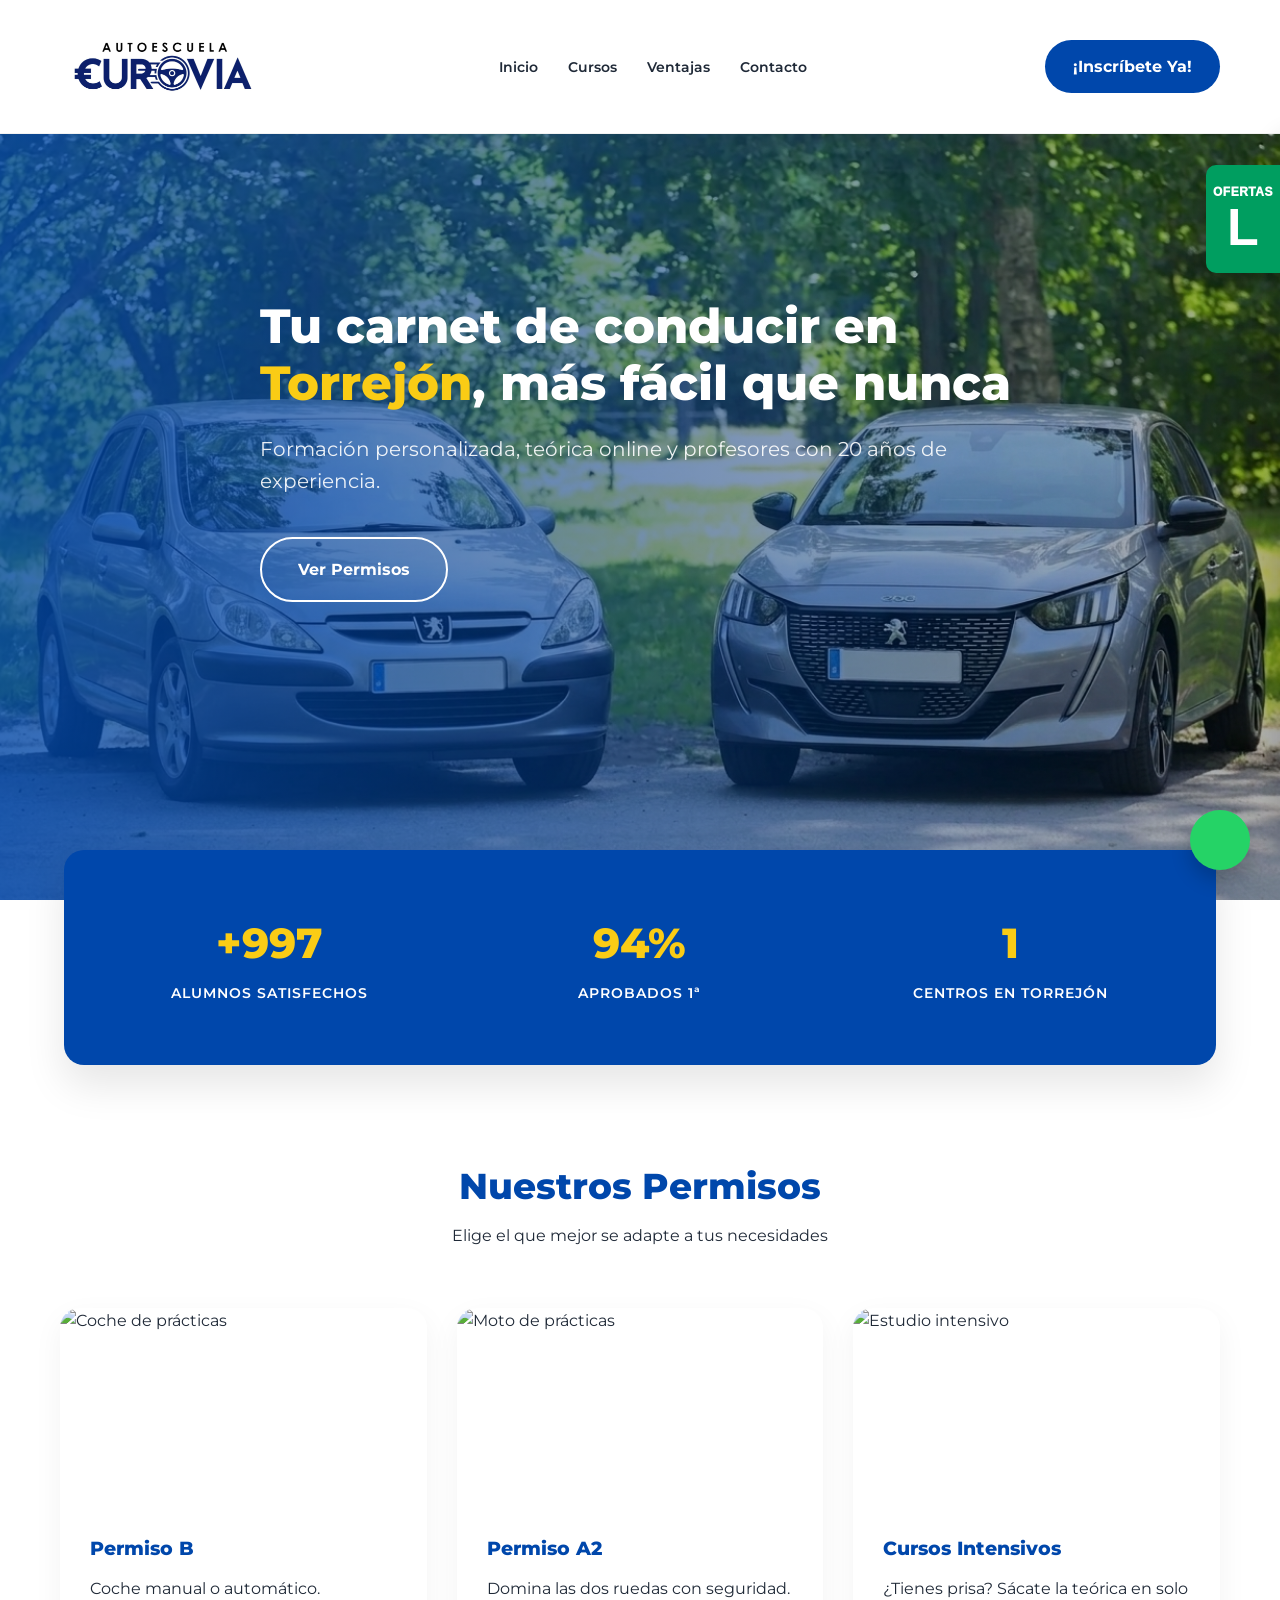
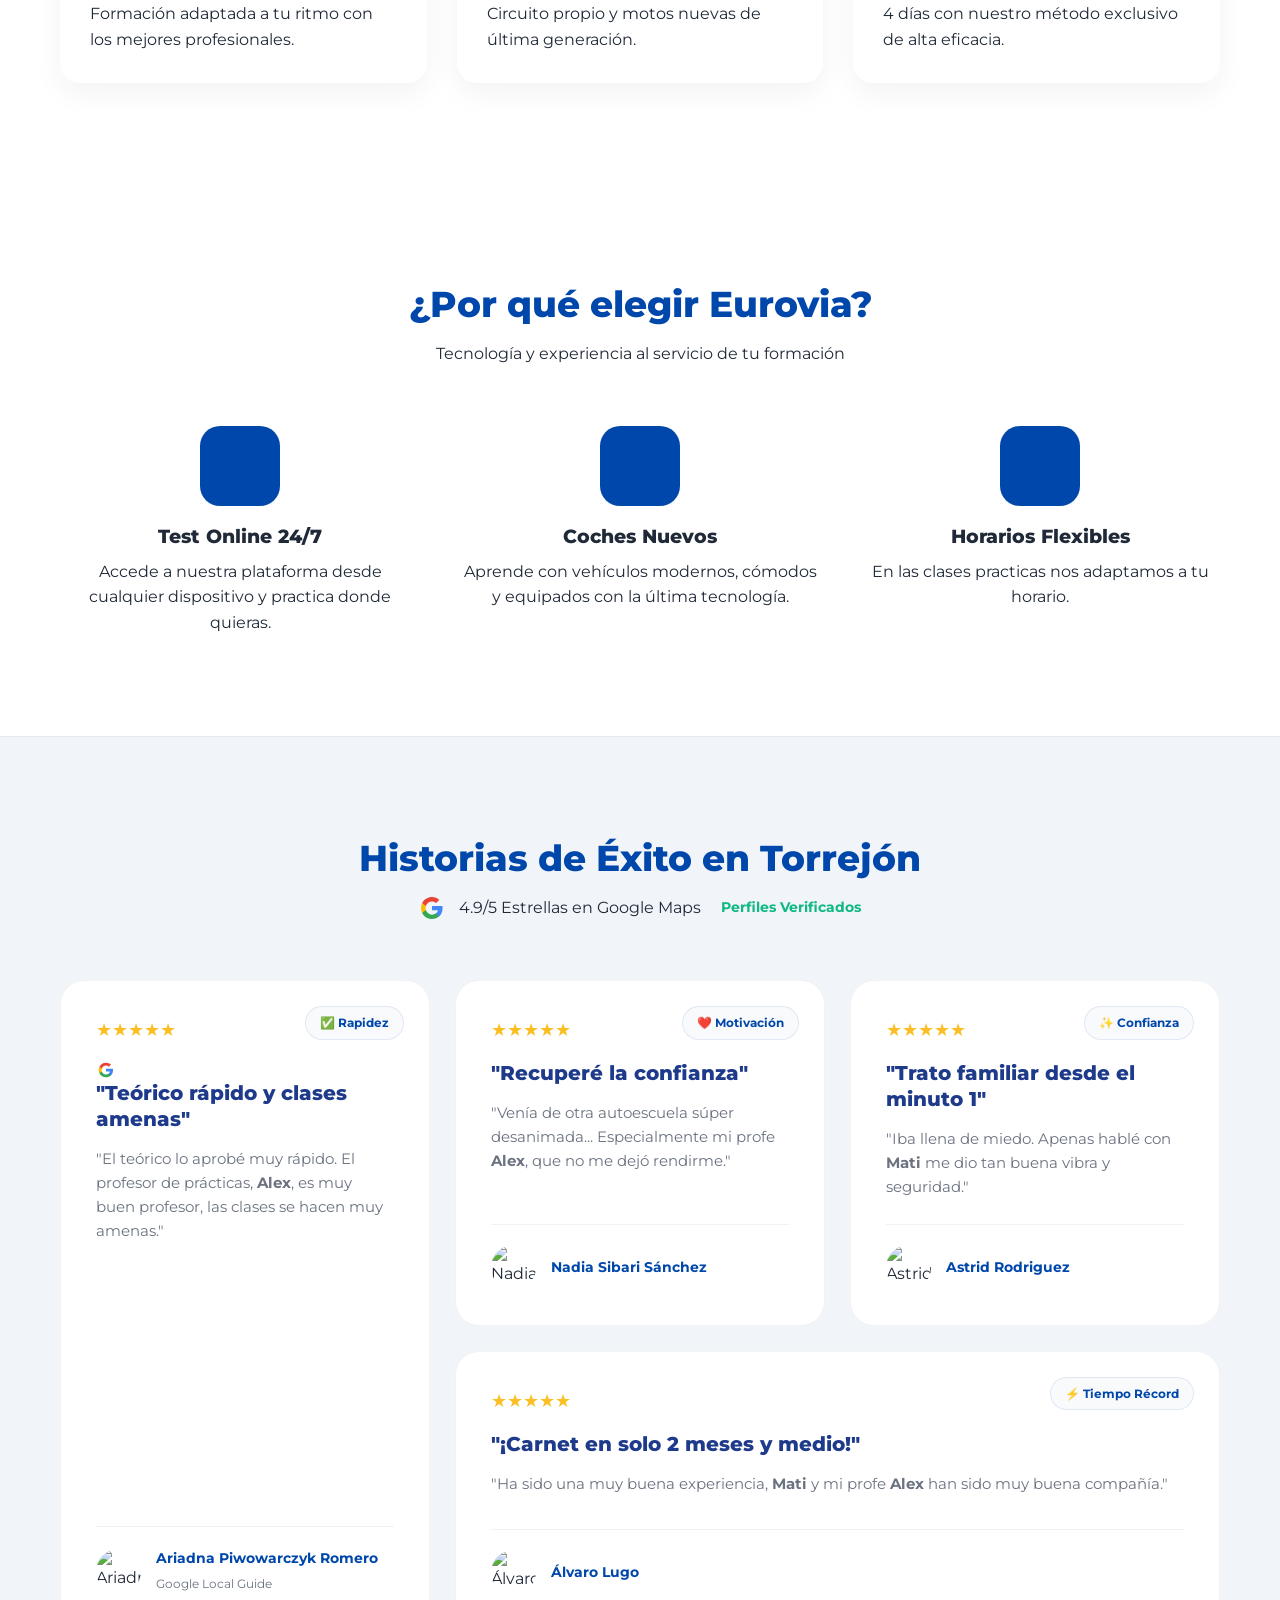
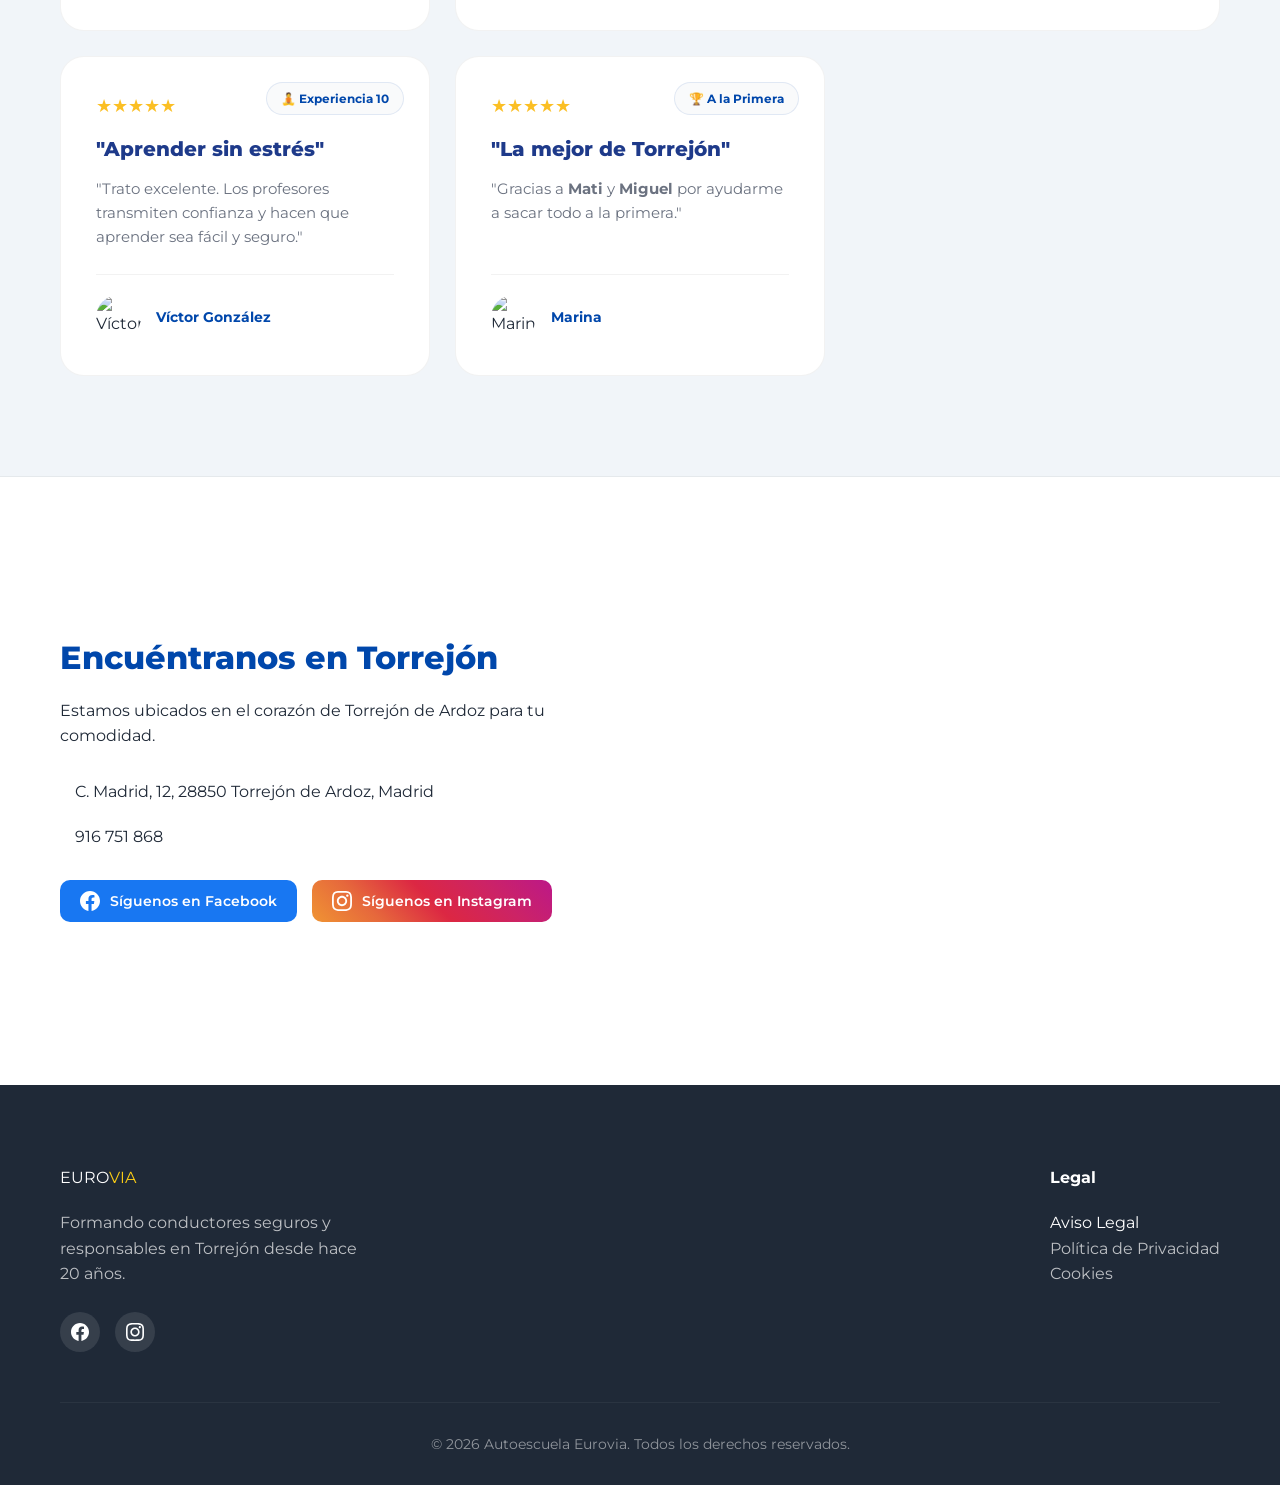
==== commit 75065629: "Add files via upload" ====
--- a/index.html
+++ b/index.html
@@ -1,438 +1,409 @@
 <!DOCTYPE html>
 <html lang="es">
-
 <head>
     <meta charset="UTF-8">
     <meta name="viewport" content="width=device-width, initial-scale=1.0">
-    <title>Autoescuela Europa Azuqueca | Sácate el carnet a la primera</title>
-    <meta name="description"
-        content="La mejor autoescuela en Azuqueca de Henares y Guadalajara. Sácate el carnet de conducir rápido con profesores pacientes y expertos. ¡Reserva tu plaza!">
+    <title>Autoescuela Eurovia | Tu Carnet de Conducir en Torrejón de Ardoz</title>
+    <meta name="description" content="Sácate el carnet de conducir en Torrejón de Ardoz con Autoescuela Eurovia. Formación personalizada, teórica online y profesores expertos. ¡Matricúlate hoy!">
     <link rel="preconnect" href="https://fonts.googleapis.com">
     <link rel="preconnect" href="https://fonts.gstatic.com" crossorigin>
-    <link href="https://fonts.googleapis.com/css2?family=Outfit:wght@300;400;600;700&display=swap" rel="stylesheet">
-    <link rel="stylesheet" href="https://cdnjs.cloudflare.com/ajax/libs/font-awesome/6.4.0/css/all.min.css">
+    <link href="https://fonts.googleapis.com/css2?family=Montserrat:wght@400;600;700;800&display=swap" rel="stylesheet">
     <link rel="stylesheet" href="style.css">
-    <link rel="icon" type="image/png" href="favicon.png">
-    <link rel="apple-touch-icon" href="favicon.png">
+    <!-- Lucide Icons -->
+    <script src="https://unpkg.com/lucide@latest"></script>
 </head>
-
 <body>
+
+    <!-- Header / Navbar -->
     <header class="header">
-        <nav class="nav container">
+        <div class="container">
             <div class="logo">
-                <span class="logo-text">EUROPA<span>AUTOESCUELA</span></span>
-            </div>
-            <ul class="nav-links">
-                <li><a href="#inicio">Inicio</a></li>
-                <li><a href="#servicios">Permisos</a></li>
-                <li><a href="#ofertas">Ofertas</a></li>
-                <li><a href="#metodo">Método</a></li>
-                <li><a href="#contacto" class="btn btn-accent">Matrícula Online</a></li>
-            </ul>
-            <div class="menu-toggle">
-                <i class="fas fa-bars"></i>
-            </div>
-        </nav>
+                <a href="index.html">
+                    <img src="auto7.jpeg" alt="Autoescuela Eurovia" class="logo-img">
+                </a>
+            </div>
+            <nav class="nav">
+                <ul>
+                    <li><a href="#inicio">Inicio</a></li>
+                    <li><a href="#servicios">Cursos</a></li>
+                    <li><a href="#ventajas">Ventajas</a></li>
+                    <li><a href="#contacto">Contacto</a></li>
+                </ul>
+            </nav>
+            <a href="https://wa.me/611003747" class="btn btn-primary btn-header">¡Inscríbete Ya!</a>
+            <button class="mobile-menu-btn" id="mobile-menu-btn">
+                <i data-lucide="menu"></i>
+            </button>
+        </div>
     </header>
 
-    <main>
-        <!-- Hero Section -->
-        <section id="inicio" class="hero">
-            <div class="container hero-grid">
-                <div class="hero-content">
-                    <span class="badge">Azuqueca de Henares / Guadalajara</span>
-                    <h1>Sácate el carnet a la primera con quienes <span>más te cuidan</span></h1>
-                    <p>Olvídate de los nervios. En Autoescuela Europa combinamos paciencia, tecnología y un método
-                        probado para que conduzcas con seguridad desde el primer día.</p>
-                    <div class="hero-btns">
-                        <a href="#contacto" class="btn btn-large btn-primary">Reserva tu plaza hoy</a>
-                        <a href="#servicios" class="btn btn-large btn-outline">Ver permisos</a>
-                    </div>
-                    <div class="hero-stats">
-                        <div class="stat">
-                            <strong>+90%</strong>
-                            <span>Aprobados 1ª</span>
-                        </div>
-                        <div class="stat">
-                            <strong>15+</strong>
-                            <span>Años de experiencia</span>
-                        </div>
-                    </div>
-                </div>
-                <div class="hero-image">
-                    <img src="fachada.jpeg" alt="Coche de Autoescuela Europa" class="img-main">
-                    <div class="floating-card">
-                        <i class="fas fa-check-circle"></i>
-                        <div>
-                            <strong>Profesores Pacientes</strong>
-                            <span>Pregunta por Celia o Lucía</span>
-                        </div>
-                    </div>
-                </div>
-            </div>
-        </section>
-
-        <!-- Social Proof -->
-        <section class="testimonials">
-            <div class="container">
-                <h2 class="section-title">Lo que dicen nuestros alumnos</h2>
-                <div class="testimonial-slider" id="testimonialSlider">
-                    <div class="testimonial-track">
-                        <!-- Slide 1 -->
-                        <div class="testimonial-card">
-                            <div class="stars">
-                                <i class="fas fa-star"></i><i class="fas fa-star"></i><i class="fas fa-star"></i><i
-                                    class="fas fa-star"></i><i class="fas fa-star"></i>
-                            </div>
-                            <p>"100% Recomendable, excelente atención al público por parte de Lucía, hace todo lo
-                                posible para acomodarse a tu horario y muy maja, ayudándote en todo el proceso. Por
-                                parte de las clases prácticas agradezco a Celia por enseñarme y preocuparse de sacar mi
-                                examen adelante, también muy maja y buena profesora"</p>
-                            <div class="user">
-                                <img src="https://i.pravatar.cc/150?u=1" alt="Alumno">
-                                <div>
-                                    <strong>YerayToni</strong>
-                                    <span>Carnet B</span>
-                                </div>
-                            </div>
-                        </div>
-                        <!-- Slide 2 -->
-                        <div class="testimonial-card">
-                            <div class="stars">
-                                <i class="fas fa-star"></i><i class="fas fa-star"></i><i class="fas fa-star"></i><i
-                                    class="fas fa-star"></i><i class="fas fa-star"></i>
-                            </div>
-                            <p>"He tenido una experiencia muy buena con la autoescuela, Lucía organiza los horarios de
-                                forma que le vengan bien siempre al alumno y su atención es buena también. Celia es una
-                                gran profesional con mucha dedicación por su trabajo"</p>
-                            <div class="user">
-                                <img src="https://i.pravatar.cc/150?u=2" alt="Alumno">
-                                <div>
-                                    <strong>Javier JiGa</strong>
-                                    <span>Carnet A2</span>
-                                </div>
-                            </div>
-                        </div>
-                        <!-- Slide 3 -->
-                        <div class="testimonial-card">
-                            <div class="stars">
-                                <i class="fas fa-star"></i><i class="fas fa-star"></i><i class="fas fa-star"></i><i
-                                    class="fas fa-star"></i><i class="fas fa-star"></i>
-                            </div>
-                            <p>"Muy buena experiencia, Celia tiene mucha paciencia y te explica las cosas claras. Lucía
-                                muy atenta y muy organizada. Me saque el practico a la primera."</p>
-                            <div class="user">
-                                <img src="https://i.pravatar.cc/150?u=3" alt="Alumno">
-                                <div>
-                                    <strong>Jair Otoya</strong>
-                                    <span>Carnet B</span>
-                                </div>
-                            </div>
-                        </div>
-                        <!-- Slide 4 -->
-                        <div class="testimonial-card">
-                            <div class="stars">
-                                <i class="fas fa-star"></i><i class="fas fa-star"></i><i class="fas fa-star"></i><i
-                                    class="fas fa-star"></i><i class="fas fa-star"></i>
-                            </div>
-                            <p>"Simplemente maravilloso. Lucía es un encanto y te da mil facilidades en temas de
-                                horarios y dudas. Celia es una muy muy buena profesora."</p>
-                            <div class="user">
-                                <img src="https://i.pravatar.cc/150?u=4" alt="Alumno">
-                                <div>
-                                    <strong>Claudia T.</strong>
-                                    <span>Carnet B</span>
-                                </div>
-                            </div>
-                        </div>
-                        <!-- Slide 5 -->
-                        <div class="testimonial-card">
-                            <div class="stars">
-                                <i class="fas fa-star"></i><i class="fas fa-star"></i><i class="fas fa-star"></i><i
-                                    class="fas fa-star"></i><i class="fas fa-star"></i>
-                            </div>
-                            <p>"Recomiendo muchísimo esta autoescuela. Gracias Lucía por tu paciencia y Celia, si no es
-                                por ti no apruebo, gracias por enseñarme tan bien."</p>
-                            <div class="user">
-                                <img src="https://i.pravatar.cc/150?u=5" alt="Alumno">
-                                <div>
-                                    <strong>Angela R.</strong>
-                                    <span>Carnet B</span>
-                                </div>
-                            </div>
-                        </div>
-                    </div>
-                </div>
-                <div class="testimonials-cta" style="text-align: center; margin-top: 3rem;">
-                    <a href="https://www.google.com/maps/place/Autoescuela+Europa/@40.5647231,-3.2683426,17z/data=!4m8!3m7!1s0xd424d689dcec2f1:0xa09b8c9433c1482d!8m2!3d40.5647231!4d-3.2683426!9m1!1b1!16s%2Fg%2F1td_vjzk?entry=ttu"
-                        target="_blank" class="btn btn-outline">Ver todas las reseñas en Google</a>
-                </div>
-            </div>
-        </section>
-
-        <!-- Services -->
-        <section id="servicios" class="services">
-            <div class="container">
-                <div class="section-header">
-                    <h2 class="section-title">Elige tu permiso</h2>
-                    <p>Formación adaptada a tus necesidades y ritmo.</p>
-                </div>
-                <div class="services-grid">
-                    <div class="service-card">
-                        <div class="icon"><i class="fas fa-car"></i></div>
+    <!-- Hero Section -->
+    <section id="inicio" class="hero">
+        <div class="hero-overlay"></div>
+        <div class="container hero-content">
+            <div class="hero-text animate-fade-in">
+                <h1>Tu carnet de conducir en <span class="highlight">Torrejón</span>, más fácil que nunca</h1>
+                <p>Formación personalizada, teórica online y profesores con 20 años de experiencia.</p>
+                <div class="hero-btns">
+                   
+                    <a href="#servicios" class="btn btn-outline btn-lg">Ver Permisos</a>
+                </div>
+            </div>
+        </div>
+    </section>
+
+    <!-- Trust Stats Section -->
+    <section class="stats">
+        <div class="container">
+            <div class="stats-grid">
+                <div class="stat-item">
+                    <div class="stat-number" data-target="1000">+0</div>
+                    <div class="stat-label">Alumnos Satisfechos</div>
+                </div>
+                <div class="stat-item">
+                    <div class="stat-number" data-target="95">0%</div>
+                    <div class="stat-label">Aprobados 1ª</div>
+                </div>
+                <div class="stat-item">
+                    <div class="stat-number" data-target="2">0</div>
+                    <div class="stat-label">Centros en Torrejón</div>
+                </div>
+            </div>
+        </div>
+    </section>
+
+    <!-- Services Section -->
+    <section id="servicios" class="services section-padding">
+        <div class="container">
+            <div class="section-header">
+                <h2>Nuestros Permisos</h2>
+                <p>Elige el que mejor se adapte a tus necesidades</p>
+            </div>
+            <div class="services-grid">
+                <!-- Card Permiso B -->
+                <div class="service-card animate-scroll">
+                    <div class="card-image">
+                        <img src="https://images.unsplash.com/photo-1449965408869-eaa3f722e40d?auto=format&fit=crop&q=80&w=600" alt="Coche de prácticas">
+                    </div>
+                    <div class="card-content">
                         <h3>Permiso B</h3>
-                        <p>Coches modernos, clases flexibles y un método enfocado en la seguridad vial real.</p>
-                        <ul class="features">
-                            <li><i class="fas fa-check"></i> Teórica presencial y online</li>
-                            <li><i class="fas fa-check"></i> Prácticas en zona de examen</li>
-                        </ul>
-                    </div>
-                    <div class="service-card highlighted">
-                        <div class="icon"><i class="fas fa-motorcycle"></i></div>
-                        <h3>Motos (A, A1, A2)</h3>
-                        <p>Domina las dos ruedas con instructores expertos en seguridad y técnica de conducción.</p>
-                        <ul class="features">
-                            <!-- <li><i class="fas fa-check"></i> Pista propia</li>
-                            <li><i class="fas fa-check"></i> Equipamiento incluido</li> -->
-                        </ul>
-                    </div>
-                </div>
-            </div>
-        </section>
-
-        <!-- Offers Section -->
-        <section id="ofertas" class="offers">
-            <div class="container">
-                <div class="section-header">
-                    <h2 class="section-title">Ofertas Especiales</h2>
-                    <p>Elige el pack que mejor se adapte a ti y ahorra en tu formación.</p>
-                </div>
-
-                <!-- Category 1: Completo -->
-                <div class="offer-category bg-white">
-                    <h3 class="category-title">Pack Carnet Completo <small>(Teórico + Práctico)</small></h3>
-                    <div class="offers-grid">
-                        <!-- Oferta 1 -->
-                        <div class="offer-card border-blue">
-                            <div class="offer-header">OFERTA 1</div>
-                            <h4>PACK CARNET COMPLETO</h4>
-                            <ul class="offer-list">
-                                <li>MATRICULA</li>
-                                <li>LIBRO</li>
-                                <li>APP TEST, CON VIDEOS EXPLICATIVOS</li>
-                                <li>1 EXAMEN TEORICO</li>
-                                <li>1 EXAMEN PRACTICO</li>
-                                <li>1 TASA DE TRAFICO</li>
-                                <li>10 CLASES DE COCHE</li>
-                            </ul>
-                            <div class="offer-footer">
-                                <p class="offer-note">*NO INCLUIDAS SEGUNDAS OPORTUNIDADES DE EXAMEN*</p>
-                                <p class="offer-note">*CLASES PRACTICAS EXTRAS SE PAGARAN APARTE*</p>
-                            </div>
-                            <a href="#" class="btn btn-primary btn-block whatsapp-offer" data-pack="OFERTA 1 - PACK CARNET COMPLETO (10 clases)">Pide aquí tu presupuesto</a>
-                        </div>
-
-                        <!-- Oferta 2 -->
-                        <div class="offer-card border-blue">
-                            <div class="offer-header">OFERTA 2</div>
-                            <h4>PACK CARNET COMPLETO</h4>
-                            <ul class="offer-list">
-                                <li>MATRICULA</li>
-                                <li>LIBRO</li>
-                                <li>APP TEST, CON VIDEOS EXPLICATIVOS</li>
-                                <li>1 EXAMEN TEORICO</li>
-                                <li>1 EXAMEN PRACTICO</li>
-                                <li>1 TASA DE TRAFICO</li>
-                                <li>20 CLASES DE COCHE</li>
-                            </ul>
-                            <div class="offer-footer">
-                                <p class="offer-note">*NO INCLUIDAS SEGUNDAS OPORTUNIDADES DE EXAMEN*</p>
-                                <p class="offer-note">*CLASES PRACTICAS EXTRAS SE PAGARAN APARTE*</p>
-                            </div>
-                            <a href="#" class="btn btn-primary btn-block whatsapp-offer" data-pack="OFERTA 2 - PACK CARNET COMPLETO (20 clases)">Pide aquí tu presupuesto</a>
-                        </div>
-                    </div>
-                </div>
-
-                <!-- Category 2: Práctico -->
-                <div class="offer-category bg-blue">
-                    <h3 class="category-title text-white">¿Solo necesitas la parte práctica?</h3>
-                    <div class="offers-grid">
-                        <!-- Oferta 3 -->
-                        <div class="offer-card">
-                            <div class="offer-header">OFERTA 3</div>
-                            <h4>PACK PARTE PRACTICA</h4>
-                            <ul class="offer-list">
-                                <li>MATRICULA</li>
-                                <li>TASA DE TRASLADO</li>
-                                <li>10 CLASES DE COCHE</li>
-                                <li>1 EXAMEN PRACTICO</li>
-                            </ul>
-                            <a href="#" class="btn btn-primary btn-block whatsapp-offer" data-pack="OFERTA 3 - PACK PARTE PRACTICA (10 clases)">Pide aquí tu presupuesto</a>
-                        </div>
-
-                        <!-- Oferta 4 -->
-                        <div class="offer-card">
-                            <div class="offer-header">OFERTA 4</div>
-                            <h4>PACK PARTE PRACTICA</h4>
-                            <ul class="offer-list">
-                                <li>MATRICULA</li>
-                                <li>TASA DE TRASLADO</li>
-                                <li>20 CLASES DE COCHE</li>
-                                <li>1 EXAMEN PRACTICO</li>
-                            </ul>
-                            <a href="#" class="btn btn-primary btn-block whatsapp-offer" data-pack="OFERTA 4 - PACK PARTE PRACTICA (20 clases)">Pide aquí tu presupuesto</a>
-                        </div>
-
-                        <!-- Oferta 5 -->
-                        <div class="offer-card">
-                            <div class="offer-header">OFERTA 5</div>
-                            <h4>PACK PARTE PRACTICA</h4>
-                            <ul class="offer-list">
-                                <li>MATRICULA</li>
-                                <li>10 CLASES DE COCHE</li>
-                                <li>1 EXAMEN PRACTICO</li>
-                                <li>TASA DE TRÁFICO</li>
-                            </ul>
-                            <a href="#" class="btn btn-primary btn-block whatsapp-offer" data-pack="OFERTA 5 - PACK PARTE PRACTICA (10 clases)">Pide aquí tu presupuesto</a>
-                        </div>
-
-                        <!-- Oferta 6 -->
-                        <div class="offer-card">
-                            <div class="offer-header">OFERTA 6</div>
-                            <h4>PACK PARTE PRACTICA</h4>
-                            <ul class="offer-list">
-                                <li>MATRICULA</li>
-                                <li>20 CLASES DE COCHE</li>
-                                <li>1 EXAMEN PRACTICO</li>
-                                <li>1 TASA DE TRAFICO</li>
-                            </ul>
-                            <a href="#" class="btn btn-primary btn-block whatsapp-offer" data-pack="OFERTA 6 - PACK PARTE PRACTICA (20 clases)">Pide aquí tu presupuesto</a>
-                        </div>
-                    </div>
-                </div>
-            </div>
-        </section>
-
-        <!-- Method -->
-        <section id="metodo" class="method">
-            <div class="container grid-2">
-                <div class="method-image">
-                    <img src="coche-europa.jpg" alt="Método Europa">
-                </div>
-                <div class="method-content">
-                    <h2 class="section-title">El Método Europa: ¿Por qué nosotros?</h2>
-                    <div class="method-items">
-                        <div class="method-item">
-                            <div class="number">01</div>
-                            <div>
-                                <h4>Horarios que se adaptan a ti</h4>
-                                <p>Sabemos que estudias o trabajas. Tenemos clases desde temprano hasta última hora de
-                                    la tarde.</p>
-                            </div>
-                        </div>
-                        <div class="method-item">
-                            <div class="number">02</div>
-                            <div>
-                                <h4>App de Test Premium</h4>
-                                <p>Practica desde el móvil con preguntas actualizadas de la DGT. La misma interfaz que
-                                    en el examen.</p>
-                            </div>
-                        </div>
-                        <div class="method-item">
-                            <div class="number">03</div>
-                            <div>
-                                <h4>Flota de última generación</h4>
-                                <p>Coches nuevos, fáciles de conducir y equipados con la última tecnología de ayuda a la
-                                    conducción.</p>
-                            </div>
-                        </div>
-                    </div>
-                </div>
-            </div>
-        </section>
-
-        <!-- Contact & Map -->
-        <section id="contacto" class="contact">
-            <div class="container grid-2">
-                <div class="contact-form-container">
-                    <h2>¿Hablamos?</h2>
-                    <p>Déjanos tus datos y te informamos de nuestras ofertas actuales sin compromiso.</p>
-                    <form class="contact-form">
-                        <div class="form-group">
-                            <label for="name">Nombre completo</label>
-                            <input type="text" id="name" placeholder="Ej: Juan Pérez" required>
-                        </div>
-                        <div class="form-group">
-                            <label for="phone">Teléfono</label>
-                            <input type="tel" id="phone" placeholder="600 000 000" required>
-                        </div>
-                        <div class="form-group">
-                            <label for="interest">Permiso de interés</label>
-                            <select id="interest">
-                                <option value="B">Coche (B)</option>
-                                <option value="Moto">Moto (A1, A2, A)</option>
-                            </select>
-                        </div>
-                        <button type="submit" class="btn btn-primary btn-block">Enviar solicitud</button>
-                    </form>
-                </div>
-                <div class="contact-info">
-                    <div class="info-card">
-                        <i class="fas fa-map-marker-alt"></i>
-                        <div>
-                            <h4>Visítanos</h4>
-                            <p>Av. de Meco, 1 <br>19200 Azuqueca de Henares, Guadalajara</p>
-                        </div>
-                    </div>
-                    <div class="info-card">
-                        <i class="fas fa-phone-alt"></i>
-                        <div>
-                            <h4>Llámanos</h4>
-                            <p>609 70 52 27</p>
-                        </div>
-                    </div>
-                    <div class="map-container">
-                        <iframe
-                            src="https://www.google.com/maps/embed?pb=!1m18!1m12!1m3!1d3030.95263990386!2d-3.2683426!3d40.564723099999995!2m3!1f0!2f0!3f0!3m2!1i1024!2i768!4f13.1!3m3!1m2!1s0xd424d689dcec2f1%3A0xa09b8c9433c1482d!2sAutoescuela%20Europa!5e0!3m2!1ses!2ses!4v1777916394159!5m2!1ses!2ses"
-                            width="100%" height="250" style="border:0;" allowfullscreen="" loading="lazy"></iframe>
-                    </div>
-                </div>
-            </div>
-        </section>
-    </main>
-
+                        <p>Coche manual o automático. Formación adaptada a tu ritmo con los mejores profesionales.</p>
+                        
+                    </div>
+                </div>
+                <!-- Card Permiso A2 -->
+                <div class="service-card animate-scroll">
+                    <div class="card-image">
+                        <img src="https://images.unsplash.com/photo-1558981806-ec527fa84c39?auto=format&fit=crop&q=80&w=600" alt="Moto de prácticas">
+                    </div>
+                    <div class="card-content">
+                        <h3>Permiso A2</h3>
+                        <p>Domina las dos ruedas con seguridad. Circuito propio y motos nuevas de última generación.</p>
+                        
+                    </div>
+                </div>
+                <!-- Card Cursos Intensivos -->
+                <div class="service-card animate-scroll">
+                    <div class="card-image">
+                        <img src="https://images.unsplash.com/photo-1434030216411-0b793f4b4173?auto=format&fit=crop&q=80&w=600" alt="Estudio intensivo">
+                    </div>
+                    <div class="card-content">
+                        <h3>Cursos Intensivos</h3>
+                        <p>¿Tienes prisa? Sácate la teórica en solo 4 días con nuestro método exclusivo de alta eficacia.</p>
+                       
+                    </div>
+                </div>
+            </div>
+        </div>
+    </section>
+
+    <!-- Advantages Section -->
+    <section id="ventajas" class="advantages section-padding">
+        <div class="container">
+            <div class="section-header">
+                <h2>¿Por qué elegir Eurovia?</h2>
+                <p>Tecnología y experiencia al servicio de tu formación</p>
+            </div>
+            <div class="advantages-grid">
+                <div class="advantage-item animate-scroll">
+                    <div class="icon-box">
+                        <i data-lucide="monitor"></i>
+                    </div>
+                    <h3>Test Online 24/7</h3>
+                    <p>Accede a nuestra plataforma desde cualquier dispositivo y practica donde quieras.</p>
+                </div>
+                <div class="advantage-item animate-scroll">
+                    <div class="icon-box">
+                        <i data-lucide="car"></i>
+                    </div>
+                    <h3>Coches Nuevos</h3>
+                    <p>Aprende con vehículos modernos, cómodos y equipados con la última tecnología.</p>
+                </div>
+                <div class="advantage-item animate-scroll">
+                    <div class="icon-box">
+                        <i data-lucide="clock"></i>
+                    </div>
+                    <h3>Horarios Flexibles</h3>
+                    <p>En las clases practicas nos adaptamos a tu horario.</p>
+                </div>
+            </div>
+        </div>
+    </section>
+
+    <!-- Historias de Éxito (Bento Grid) -->
+    <section id="testimonios" class="reviews section-padding">
+        <div class="container">
+            <div class="section-header">
+                <h2>Historias de Éxito en <span class="highlight">Torrejón</span></h2>
+                <div class="google-rating">
+                    <svg xmlns="http://www.w3.org/2000/svg" width="24" height="24" viewBox="0 0 24 24"><path fill="#4285F4" d="M22.56 12.25c0-.78-.07-1.53-.2-2.25H12v4.26h5.92c-.26 1.37-1.04 2.53-2.21 3.31v2.77h3.57c2.08-1.92 3.28-4.74 3.28-8.09z"/><path fill="#34A853" d="M12 23c2.97 0 5.46-.98 7.28-2.66l-3.57-2.77c-.98.66-2.23 1.06-3.71 1.06-2.86 0-5.29-1.93-6.16-4.53H2.18v2.84C3.99 20.53 7.7 23 12 23z"/><path fill="#FBBC05" d="M5.84 14.09c-.22-.66-.35-1.36-.35-2.09s.13-1.43.35-2.09V7.07H2.18C1.43 8.55 1 10.22 1 12s.43 3.45 1.18 4.93l3.66-2.84z"/><path fill="#EA4335" d="M12 5.38c1.62 0 3.06.56 4.21 1.64l3.15-3.15C17.45 2.09 14.97 1 12 1 7.7 1 3.99 3.47 2.18 7.07l3.66 2.84c.87-2.6 3.3-4.53 6.16-4.53z"/><path fill="none" d="M1 1 23 23"/></svg>
+                    <span>4.9/5 Estrellas en Google Maps</span>
+                    <span class="verified-badge"><i data-lucide="badge-check"></i> Perfiles Verificados</span>
+                </div>
+            </div>
+            
+            <div class="bento-grid">
+                <!-- 1. Ariadna -->
+                <div class="bento-item card-large animate-scroll">
+                    <div class="bento-badge">✅ Rapidez</div>
+                    <div class="review-header">
+                        <div class="stars">★★★★★</div>
+                        <div class="google-verified">
+                            <svg xmlns="http://www.w3.org/2000/svg" width="16" height="16" viewBox="0 0 24 24"><path fill="#4285F4" d="M22.56 12.25c0-.78-.07-1.53-.2-2.25H12v4.26h5.92c-.26 1.37-1.04 2.53-2.21 3.31v2.77h3.57c2.08-1.92 3.28-4.74 3.28-8.09z"/><path fill="#34A853" d="M12 23c2.97 0 5.46-.98 7.28-2.66l-3.57-2.77c-.98.66-2.23 1.06-3.71 1.06-2.86 0-5.29-1.93-6.16-4.53H2.18v2.84C3.99 20.53 7.7 23 12 23z"/><path fill="#FBBC05" d="M5.84 14.09c-.22-.66-.35-1.36-.35-2.09s.13-1.43.35-2.09V7.07H2.18C1.43 8.55 1 10.22 1 12s.43 3.45 1.18 4.93l3.66-2.84z"/><path fill="#EA4335" d="M12 5.38c1.62 0 3.06.56 4.21 1.64l3.15-3.15C17.45 2.09 14.97 1 12 1 7.7 1 3.99 3.47 2.18 7.07l3.66 2.84c.87-2.6 3.3-4.53 6.16-4.53z"/><path fill="none" d="M1 1 23 23"/></svg>
+                        </div>
+                    </div>
+                    <h3>"Teórico rápido y clases amenas"</h3>
+                    <p>"El teórico lo aprobé muy rápido. El profesor de prácticas, <span class="teacher-name">Alex</span>, es muy buen profesor, las clases se hacen muy amenas."</p>
+                    <div class="reviewer">
+                        <img src="https://ui-avatars.com/api/?name=Ariadna+P&background=0047AB&color=fff" alt="Ariadna" class="avatar">
+                        <div class="reviewer-info">
+                            <strong>Ariadna Piwowarczyk Romero</strong>
+                            <span>Google Local Guide</span>
+                        </div>
+                    </div>
+                </div>
+
+                <!-- 2. Nadia -->
+                <div class="bento-item animate-scroll">
+                    <div class="bento-badge">❤️ Motivación</div>
+                    <div class="review-header">
+                        <div class="stars">★★★★★</div>
+                    </div>
+                    <h3>"Recuperé la confianza"</h3>
+                    <p>"Venía de otra autoescuela súper desanimada... Especialmente mi profe <span class="teacher-name">Alex</span>, que no me dejó rendirme."</p>
+                    <div class="reviewer">
+                        <img src="https://ui-avatars.com/api/?name=Nadia+S&background=FACC15&color=000" alt="Nadia" class="avatar">
+                        <div class="reviewer-info">
+                            <strong>Nadia Sibari Sánchez</strong>
+                        </div>
+                    </div>
+                </div>
+
+                <!-- 3. Astrid -->
+                <div class="bento-item animate-scroll">
+                    <div class="bento-badge">✨ Confianza</div>
+                    <div class="review-header">
+                        <div class="stars">★★★★★</div>
+                    </div>
+                    <h3>"Trato familiar desde el minuto 1"</h3>
+                    <p>"Iba llena de miedo. Apenas hablé con <span class="teacher-name">Mati</span> me dio tan buena vibra y seguridad."</p>
+                    <div class="reviewer">
+                        <img src="https://ui-avatars.com/api/?name=Astrid+R&background=0047AB&color=fff" alt="Astrid" class="avatar">
+                        <div class="reviewer-info">
+                            <strong>Astrid Rodriguez</strong>
+                        </div>
+                    </div>
+                </div>
+
+                <!-- 4. Álvaro -->
+                <div class="bento-item card-wide animate-scroll">
+                    <div class="bento-badge">⚡ Tiempo Récord</div>
+                    <div class="review-header">
+                        <div class="stars">★★★★★</div>
+                    </div>
+                    <h3>"¡Carnet en solo 2 meses y medio!"</h3>
+                    <p>"Ha sido una muy buena experiencia, <span class="teacher-name">Mati</span> y mi profe <span class="teacher-name">Alex</span> han sido muy buena compañía."</p>
+                    <div class="reviewer">
+                        <img src="https://ui-avatars.com/api/?name=Alvaro+L&background=FACC15&color=000" alt="Álvaro" class="avatar">
+                        <div class="reviewer-info">
+                            <strong>Álvaro Lugo</strong>
+                        </div>
+                    </div>
+                </div>
+
+                <!-- 5. Víctor -->
+                <div class="bento-item animate-scroll">
+                    <div class="bento-badge">🧘 Experiencia 10</div>
+                    <div class="review-header">
+                        <div class="stars">★★★★★</div>
+                    </div>
+                    <h3>"Aprender sin estrés"</h3>
+                    <p>"Trato excelente. Los profesores transmiten confianza y hacen que aprender sea fácil y seguro."</p>
+                    <div class="reviewer">
+                        <img src="https://ui-avatars.com/api/?name=Victor+G&background=0047AB&color=fff" alt="Víctor" class="avatar">
+                        <div class="reviewer-info">
+                            <strong>Víctor González</strong>
+                        </div>
+                    </div>
+                </div>
+
+                <!-- 6. Marina -->
+                <div class="bento-item animate-scroll">
+                    <div class="bento-badge">🏆 A la Primera</div>
+                    <div class="review-header">
+                        <div class="stars">★★★★★</div>
+                    </div>
+                    <h3>"La mejor de Torrejón"</h3>
+                    <p>"Gracias a <span class="teacher-name">Mati</span> y <span class="teacher-name">Miguel</span> por ayudarme a sacar todo a la primera."</p>
+                    <div class="reviewer">
+                        <img src="https://ui-avatars.com/api/?name=Marina&background=FACC15&color=000" alt="Marina" class="avatar">
+                        <div class="reviewer-info">
+                            <strong>Marina</strong>
+                        </div>
+                    </div>
+                </div>
+            </div>
+        </div>
+    </section>
+
+    <!-- Map and Contact Section -->
+    <section id="contacto" class="contact-section section-padding">
+        <div class="container">
+            <div class="contact-grid">
+                <div class="contact-info animate-scroll">
+                    <h2>Encuéntranos en Torrejón</h2>
+                    <p>Estamos ubicados en el corazón de Torrejón de Ardoz para tu comodidad.</p>
+                    <div class="contact-details">
+                        <div class="detail-item">
+                            <i data-lucide="map-pin"></i>
+                            <span>C. Madrid, 12, 28850 Torrejón de Ardoz, Madrid</span>
+                        </div>
+                        <div class="detail-item">
+                            <i data-lucide="phone"></i>
+                            <span>916 751 868</span>
+                        </div>
+                        
+                    </div>
+                    <div class="social-links contact-socials">
+                        <a href="https://share.google/8eJpR6GpwhmyklqPR" target="_blank" class="social-btn facebook">
+                            <svg xmlns="http://www.w3.org/2000/svg" width="20" height="20" viewBox="0 0 24 24" fill="white"><path d="M24 12.073c0-6.627-5.373-12-12-12s-12 5.373-12 12c0 5.99 4.388 10.954 10.125 11.854v-8.385H7.078v-3.47h3.047V9.43c0-3.007 1.792-4.669 4.533-4.669 1.312 0 2.686.235 2.686.235v2.953H15.83c-1.491 0-1.956.925-1.956 1.874v2.25h3.328l-.532 3.47h-2.796v8.385C19.612 23.027 24 18.062 24 12.073z"/></svg>
+                            Síguenos en Facebook
+                        </a>
+                        <a href="https://www.instagram.com/autoescuela_eurovia_torrejon?igsh=dmo1eHJuOWFtM29y" target="_blank" class="social-btn instagram">
+                            <svg xmlns="http://www.w3.org/2000/svg" width="20" height="20" viewBox="0 0 24 24" fill="white"><path d="M12 2.163c3.204 0 3.584.012 4.85.07 3.252.148 4.771 1.691 4.919 4.919.058 1.265.069 1.645.069 4.849 0 3.205-.012 3.584-.069 4.849-.149 3.225-1.664 4.771-4.919 4.919-1.266.058-1.644.07-4.85.07-3.204 0-3.584-.012-4.849-.07-3.26-.149-4.771-1.699-4.919-4.92-.058-1.265-.07-1.644-.07-4.849 0-3.204.013-3.583.07-4.849.149-3.227 1.664-4.771 4.919-4.919 1.266-.057 1.645-.069 4.849-.069zm0-2.163c-3.259 0-3.667.014-4.947.072-4.358.2-6.78 2.618-6.98 6.98-.059 1.281-.073 1.689-.073 4.948 0 3.259.014 3.668.072 4.948.2 4.358 2.618 6.78 6.98 6.98 1.281.058 1.689.072 4.948.072 3.259 0 3.668-.014 4.948-.072 4.354-.2 6.782-2.618 6.979-6.98.059-1.28.073-1.689.073-4.948 0-3.259-.014-3.667-.072-4.947-.196-4.354-2.617-6.78-6.979-6.98-1.281-.059-1.69-.073-4.949-.073zm0 5.838c-3.403 0-6.162 2.759-6.162 6.162s2.759 6.163 6.162 6.163 6.162-2.759 6.162-6.163c0-3.403-2.759-6.162-6.162-6.162zm0 10.162c-2.209 0-4-1.79-4-4 0-2.209 1.791-4 4-4s4 1.791 4 4c0 2.21-1.791 4-4 4zm6.406-11.845c-.796 0-1.441.645-1.441 1.44s.645 1.44 1.441 1.44c.795 0 1.439-.645 1.439-1.44s-.644-1.44-1.439-1.44z"/></svg>
+                            Síguenos en Instagram
+                        </a>
+                    </div>
+                </div>
+                <div class="map-container animate-scroll">
+                    <!-- Google Maps Embed -->
+                    <iframe 
+                        src="https://www.google.com/maps/embed?pb=!1m18!1m12!1m3!1d3035.577599010872!2d-3.4792267000000003!3d40.462485099999995!2m3!1f0!2f0!3f0!3m2!1i1024!2i768!4f13.1!3m3!1m2!1s0xd4236e067b7625b%3A0xed1df725d2860265!2sC.%20Madrid%2C%2012%2C%2028850%20Torrej%C3%B3n%20de%20Ardoz%2C%20Madrid!5e0!3m2!1ses!2ses!4v1778779075031!5m2!1ses!2ses" 
+                        width="100%" height="400" style="border:0; border-radius: 20px;" allowfullscreen="" loading="lazy" referrerpolicy="no-referrer-when-downgrade"></iframe>
+                </div>
+            </div>
+        </div>
+    </section>
+
+    <!-- Footer -->
     <footer class="footer">
         <div class="container">
             <div class="footer-content">
-                <div class="footer-logo">
-                    <span class="logo-text">EUROPA<span>AUTOESCUELA</span></span>
-                </div>
-                <div class="social-links">
-                    <a href="https://www.facebook.com/profile.php?id=100075416598769&sk=map" target="_blank"><i
-                            class="fab fa-facebook"></i></a>
-                    <a href="https://www.instagram.com/autoescuelaeuropaazu?igsh=MXJocmluZGphZjJjbA=="
-                        target="_blank"><i class="fab fa-instagram"></i></a>
-                    <a href="https://wa.me/34609705227" target="_blank"><i class="fab fa-whatsapp"></i></a>
+                <div class="footer-brand">
+                    <span class="logo-euro">EURO</span><span class="logo-via">VIA</span>
+                    <p>Formando conductores seguros y responsables en Torrejón desde hace 20 años.</p>
+                    <div class="social-links">
+                        <a href="https://share.google/8eJpR6GpwhmyklqPR" target="_blank" aria-label="Facebook">
+                            <svg xmlns="http://www.w3.org/2000/svg" width="18" height="18" viewBox="0 0 24 24" fill="currentColor"><path d="M24 12.073c0-6.627-5.373-12-12-12s-12 5.373-12 12c0 5.99 4.388 10.954 10.125 11.854v-8.385H7.078v-3.47h3.047V9.43c0-3.007 1.792-4.669 4.533-4.669 1.312 0 2.686.235 2.686.235v2.953H15.83c-1.491 0-1.956.925-1.956 1.874v2.25h3.328l-.532 3.47h-2.796v8.385C19.612 23.027 24 18.062 24 12.073z"/></svg>
+                        </a>
+                        <a href="https://www.instagram.com/autoescuela_eurovia_torrejon?igsh=dmo1eHJuOWFtM29y" target="_blank" aria-label="Instagram">
+                            <svg xmlns="http://www.w3.org/2000/svg" width="18" height="18" viewBox="0 0 24 24" fill="currentColor"><path d="M12 2.163c3.204 0 3.584.012 4.85.07 3.252.148 4.771 1.691 4.919 4.919.058 1.265.069 1.645.069 4.849 0 3.205-.012 3.584-.069 4.849-.149 3.225-1.664 4.771-4.919 4.919-1.266.058-1.644.07-4.85.07-3.204 0-3.584-.012-4.849-.07-3.26-.149-4.771-1.699-4.919-4.92-.058-1.265-.07-1.644-.07-4.849 0-3.204.013-3.583.07-4.849.149-3.227 1.664-4.771 4.919-4.919 1.266-.057 1.645-.069 4.849-.069zm0-2.163c-3.259 0-3.667.014-4.947.072-4.358.2-6.78 2.618-6.98 6.98-.059 1.281-.073 1.689-.073 4.948 0 3.259.014 3.668.072 4.948.2 4.358 2.618 6.78 6.98 6.98 1.281.058 1.689.072 4.948.072 3.259 0 3.668-.014 4.948-.072 4.354-.2 6.782-2.618 6.979-6.98.059-1.28.073-1.689.073-4.948 0-3.259-.014-3.667-.072-4.947-.196-4.354-2.617-6.78-6.979-6.98-1.281-.059-1.69-.073-4.949-.073zm0 5.838c-3.403 0-6.162 2.759-6.162 6.162s2.759 6.163 6.162 6.163 6.162-2.759 6.162-6.163c0-3.403-2.759-6.162-6.162-6.162zm0 10.162c-2.209 0-4-1.79-4-4 0-2.209 1.791-4 4-4s4 1.791 4 4c0 2.21-1.791 4-4 4zm6.406-11.845c-.796 0-1.441.645-1.441 1.44s.645 1.44 1.441 1.44c.795 0 1.439-.645 1.439-1.44s-.644-1.44-1.439-1.44z"/></svg>
+                        </a>
+                    </div>
+                </div>
+                <div class="footer-links">
+                    <h4>Legal</h4>
+                    <ul>
+                        <li>Aviso Legal</a></li>
+                        <li><a href="#">Política de Privacidad</a></li>
+                        <li><a href="#">Cookies</a></li>
+                    </ul>
                 </div>
             </div>
             <div class="footer-bottom">
-                <p>&copy; 2024 Autoescuela Europa Azuqueca. Todos los derechos reservados.</p>
+                <p>&copy; 2026 Autoescuela Eurovia. Todos los derechos reservados.</p>
             </div>
         </div>
     </footer>
 
-    <!-- Modal de Aviso por Vacaciones -->
-    <div id="vacation-modal" class="modal-overlay">
-        <div class="modal-content">
-            <button class="modal-close" id="close-modal">&times;</button>
-            <div class="modal-body">
-                <img src="aviso-vacaciones.jpg" alt="Aviso de Vacaciones Autoescuela Europa">
+    <!-- Panel Lateral de Ofertas (L) -->
+    <div class="offers-sidebar" id="offers-sidebar">
+        <button class="offers-toggle" id="offers-toggle" aria-label="Ver Ofertas">
+            <span class="offers-label">OFERTAS</span>
+            <span class="l-plate">L</span>
+        </button>
+        <div class="offers-content">
+            <h3>Ofertas Exclusivas</h3>
+            
+            <div class="offer-item">
+                <div class="offer-price">510 €</div>
+                <h4>Permiso B</h4>
+                <ul class="offer-list">
+                    <li>Matrícula y Libro</li>
+                    <li>App Test 3 Meses</li>
+                    <li>Profesor Presencial</li>
+                    <li>1 Examen Teórico</li>
+                    <li>1 Tramitación Teórico</li>
+                    <li>10 Clases de 45 min</li>
+                    <li>1 Tramitación Práctico</li>
+                </ul>
+                <div class="tasa-notice">
+                    <i data-lucide="info"></i> No incluye Tasas Oficiales de Tráfico (94,05€)
+                </div>
+                <div class="offer-actions">
+                    <a href="https://wa.me/34611003747?text=Hola,%20quiero%20preguntar%20por%20la%20oferta%20del%20Permiso%20B%20de%20510€" target="_blank" class="btn-whatsapp-small"><i data-lucide="message-circle"></i> WhatsApp</a>
+                    <a href="tel:+34916751868" class="btn-call-small"><i data-lucide="phone"></i> Llamar</a>
+                </div>
+            </div>
+
+            <div class="offer-item">
+                <h4>Solo Práctico</h4>
+                <ul class="offer-list">
+                    <li>Matrícula: <strong>150€</strong></li>
+                    <li>Bono 10 Clases: <strong>350€</strong></li>
+                    <li>Examen Práctico: <strong>125€</strong></li>
+                    <li>Tramitación: <strong>80€</strong></li>
+                    <li>Tasa Traslado: <strong>8,67€</strong></li>
+                    <li>Tasa Renovación: <strong>94,05</strong></li>
+                </ul>
+                <div class="offer-actions">
+                    <a href="https://wa.me/34611003747?text=Hola,%20quiero%20preguntar%20por%20las%20tarifas%20de%20Solo%20Práctico" target="_blank" class="btn-whatsapp-small"><i data-lucide="message-circle"></i> WhatsApp</a>
+                    <a href="tel:+34916751868" class="btn-call-small"><i data-lucide="phone"></i> Llamar</a>
+                </div>
+            </div>
+
+            <div class="offer-item">
+                <div class="offer-price">20 €</div>
+                <h4>Intensivos</h4>
+                <ul class="offer-list">
+                    <li>Sábados de 8:30 a 13:30</li>
+                    <li>Master Class de Test examen 5 horas</li>
+                <div class="offer-actions">
+                    <a href="https://wa.me/34611003747?text=Hola,%20quiero%20preguntar%20por%20la%20oferta%20de%20los%20intensivos%20" target="_blank" class="btn-whatsapp-small"><i data-lucide="message-circle"></i> WhatsApp</a>
+                    <a href="tel:+34916751868" class="btn-call-small"><i data-lucide="phone"></i> Llamar</a>
+                </div>
             </div>
         </div>
     </div>
 
-    <script src="main.js"></script>
+    <!-- Floating WhatsApp -->
+    <a href="https://wa.me/611003747" class="whatsapp-float" target="_blank">
+        <i data-lucide="message-circle"></i>
+    </a>
+
+    <script src="script.js"></script>
+    <script>
+        lucide.createIcons();
+    </script>
 </body>
-
-</html>+</html>
--- a/style.css
+++ b/style.css
@@ -1,17 +1,12 @@
 :root {
-    --primary: #1e3a8a;
-    --primary-light: #2563eb;
-    --secondary: #fbbf24;
-    --secondary-dark: #d97706;
-    --accent: #f97316;
-    --background: #f8fafc;
-    --white: #ffffff;
-    --text-dark: #0f172a;
-    --text-light: #64748b;
-    --glass: rgba(255, 255, 255, 0.8);
-    --shadow: 0 10px 15px -3px rgba(0, 0, 0, 0.1), 0 4px 6px -2px rgba(0, 0, 0, 0.05);
-    --transition: all 0.3s ease;
-    --container-width: 1200px;
+    --primary: #0047AB; /* Azul Motor */
+    --secondary: #1E3A8A; /* Azul Oscuro */
+    --accent: #FACC15; /* Amarillo Tráfico */
+    --text-dark: #1F2937;
+    --text-light: #6B7280;
+    --white: #FFFFFF;
+    --bg-light: #F9FAFB;
+    --transition: all 0.3s cubic-bezier(0.4, 0, 0.2, 1);
 }
 
 * {
@@ -20,96 +15,101 @@
     box-sizing: border-box;
 }
 
-html, body {
-    overflow-x: hidden;
-    width: 100%;
-    max-width: 100%;
-    margin: 0;
-    padding: 0;
-    position: relative;
+html {
+    scroll-behavior: smooth;
 }
 
 body {
-    font-family: 'Outfit', sans-serif;
+    font-family: 'Montserrat', sans-serif;
     line-height: 1.6;
     color: var(--text-dark);
-    background-color: var(--background);
-    scroll-behavior: smooth;
+    background-color: var(--white);
+    overflow-x: hidden;
 }
 
 .container {
-    max-width: var(--container-width);
+    max-width: 1200px;
     margin: 0 auto;
-    padding: 0 2rem;
-}
-
-img {
-    max-width: 100%;
-    height: auto;
-    display: block;
-}
-
-/* Header & Nav */
+    padding: 0 20px;
+}
+
+.section-padding {
+    padding: 100px 0;
+}
+
+h1, h2, h3 {
+    font-weight: 800;
+    line-height: 1.2;
+}
+
+/* Header */
 .header {
-    background: var(--glass);
-    backdrop-filter: blur(10px);
     position: fixed;
     top: 0;
+    left: 0;
     width: 100%;
     z-index: 1000;
-    box-shadow: 0 2px 10px rgba(0,0,0,0.05);
-}
-
-.nav {
+    background: rgb(255, 255, 255);
+    backdrop-filter: blur(10px);
+    border-bottom: 1px solid rgba(0, 0, 0, 0.05);
+    padding: 15px 0;
+}
+
+.header .container {
     display: flex;
     justify-content: space-between;
     align-items: center;
-    height: 80px;
-}
-
-.logo-text {
-    font-weight: 700;
-    font-size: 1.5rem;
-    color: var(--primary);
-    letter-spacing: -1px;
-}
-
-.logo-text span {
-    color: var(--secondary-dark);
-    font-weight: 400;
-    margin-left: 2px;
-}
-
-.nav-links {
+}
+
+.logo {
+    display: inline-block;
+    flex-direction: column;
+    line-height: 1;
+}
+.logo-img {
+    width: 200px;
+    height: 100px;
+    margin-right: auto;
+}
+
+.logo-euro { color: var(--primary); }
+.logo-via { color: var(--accent); }
+.logo-sub { font-size: 10px; letter-spacing: 2px; color: var(--text-light); margin-top: 2px; }
+
+.nav ul {
     display: flex;
     list-style: none;
-    gap: 2rem;
-    align-items: center;
-}
-
-.nav-links a {
+    gap: 30px;
+}
+
+.nav a {
     text-decoration: none;
     color: var(--text-dark);
-    font-weight: 500;
-    transition: var(--transition);
-}
-
-.nav-links a:hover {
-    color: var(--primary);
-}
-
-.menu-toggle {
+    font-weight: 600;
+    font-size: 14px;
+    transition: var(--transition);
+}
+
+.nav a:hover {
+    color: var(--primary);
+}
+
+.btn-header {
     display: none;
-    font-size: 1.5rem;
-    cursor: pointer;
+}
+
+@media (min-width: 768px) {
+    .btn-header {
+        display: inline-block;
+    }
 }
 
 /* Buttons */
 .btn {
     display: inline-block;
-    padding: 0.8rem 1.5rem;
-    border-radius: 8px;
-    font-weight: 600;
+    padding: 14px 28px;
+    border-radius: 50px;
+    font-weight: 700;
     text-decoration: none;
     transition: var(--transition);
     cursor: pointer;
@@ -123,854 +123,811 @@
 }
 
 .btn-primary:hover {
-    background-color: var(--primary-light);
+    background-color: var(--secondary);
     transform: translateY(-2px);
-    box-shadow: 0 4px 12px rgba(37, 99, 235, 0.3);
-}
-
-.btn-accent {
+    box-shadow: 0 10px 20px rgba(0, 71, 171, 0.2);
+}
+
+.btn-yellow {
     background-color: var(--accent);
+    color: var(--text-dark);
+}
+
+.btn-yellow:hover {
+    background-color: #eab308;
+    transform: translateY(-2px);
+    box-shadow: 0 10px 20px rgba(250, 204, 21, 0.3);
+}
+
+.btn-outline {
+    border: 2px solid var(--white);
     color: var(--white);
 }
 
-.btn-accent:hover {
-    background-color: #ea580c;
-    transform: translateY(-2px);
-    box-shadow: 0 4px 12px rgba(249, 115, 22, 0.3);
-}
-
-.btn-outline {
-    border: 2px solid var(--primary);
-    color: var(--primary);
-    background: transparent;
-}
-
 .btn-outline:hover {
+    background-color: var(--white);
+    color: var(--primary);
+}
+
+.btn-lg {
+    padding: 18px 36px;
+    font-size: 16px;
+}
+
+/* Hero Section */
+.hero {
+    height: 100vh;
+    min-height: 600px;
+    background-image: url('coches-peugeot.jpg.png');
+    background-size: cover;
+    background-position: center;
+    position: relative;
+    display: flex;
+    align-items: center;
+    color: var(--white);
+}
+
+.hero-overlay {
+    position: absolute;
+    top: 0;
+    left: 0;
+    width: 100%;
+    height: 100%;
+    background: linear-gradient(to right, rgba(0, 71, 171, 0.8), rgba(0, 0, 0, 0.3));
+}
+
+.hero-content {
+    position: relative;
+    z-index: 1;
+    max-width: 800px;
+}
+
+.hero h1 {
+    font-size: 48px;
+    margin-bottom: 20px;
+}
+
+.hero .highlight {
+    color: var(--accent);
+}
+
+.hero p {
+    font-size: 20px;
+    margin-bottom: 40px;
+    opacity: 0.9;
+}
+
+.hero-btns {
+    display: flex;
+    gap: 20px;
+    flex-wrap: wrap;
+}
+
+/* Stats Section */
+.stats {
     background: var(--primary);
     color: var(--white);
-}
-
-.btn-large {
-    padding: 1rem 2rem;
-    font-size: 1.1rem;
-}
-
-.btn-block {
-    width: 100%;
-}
-
-/* Hero Section */
-.hero {
-    padding: 160px 0 100px;
-    background: radial-gradient(circle at top right, #e0f2fe, var(--background));
-}
-
-.hero-grid {
+    padding: 60px 0;
+    margin-top: -50px;
+    position: relative;
+    z-index: 10;
+    border-radius: 20px;
+    width: 90%;
+    margin-left: auto;
+    margin-right: auto;
+    box-shadow: 0 20px 40px rgba(0, 0, 0, 0.1);
+}
+
+.stats-grid {
     display: grid;
-    grid-template-columns: 1.2fr 0.8fr;
-    gap: 4rem;
-    align-items: center;
-}
-
-.badge {
-    background: #dbeafe;
-    color: var(--primary);
-    padding: 0.5rem 1rem;
-    border-radius: 50px;
-    font-size: 0.85rem;
+    grid-template-columns: repeat(3, 1fr);
+    text-align: center;
+}
+
+.stat-number {
+    font-size: 42px;
+    font-weight: 800;
+    color: var(--accent);
+    margin-bottom: 5px;
+}
+
+.stat-label {
     font-weight: 600;
-    display: inline-block;
-    margin-bottom: 1.5rem;
-}
-
-.hero h1 {
-    font-size: 3.5rem;
-    line-height: 1.1;
-    margin-bottom: 1.5rem;
-    color: var(--text-dark);
-}
-
-.hero h1 span {
-    color: var(--primary-light);
-    position: relative;
-}
-
-.hero h1 span::after {
-    content: '';
-    position: absolute;
-    bottom: 5px;
-    left: 0;
-    width: 100%;
-    height: 8px;
-    background: var(--secondary);
-    z-index: -1;
-    opacity: 0.5;
-}
-
-.hero p {
-    font-size: 1.2rem;
-    color: var(--text-light);
-    margin-bottom: 2.5rem;
-    max-width: 600px;
-}
-
-.hero-btns {
-    display: flex;
-    gap: 1rem;
-    margin-bottom: 3rem;
-}
-
-.hero-stats {
-    display: flex;
-    gap: 3rem;
-}
-
-.stat strong {
-    display: block;
-    font-size: 1.8rem;
-    color: var(--primary);
-}
-
-.stat span {
-    font-size: 0.9rem;
-    color: var(--text-light);
-}
-
-.hero-image {
-    position: relative;
-}
-
-.img-main {
-    border-radius: 24px;
-    box-shadow: var(--shadow);
-    transform: rotate(2deg);
-}
-
-.floating-card {
-    position: absolute;
-    bottom: -30px;
-    left: -30px;
-    background: var(--white);
-    padding: 1.5rem;
-    border-radius: 16px;
-    box-shadow: var(--shadow);
-    display: flex;
-    align-items: center;
-    gap: 1rem;
-    animation: float 3s ease-in-out infinite;
-}
-
-.floating-card i {
-    font-size: 2rem;
-    color: #10b981;
-}
-
-@keyframes float {
-    0%, 100% { transform: translateY(0); }
-    50% { transform: translateY(-10px); }
-}
-
-/* Testimonials */
-.testimonials {
-    padding: 100px 0;
-    background: var(--white);
-}
-
-.section-title {
-    font-size: 2.5rem;
-    text-align: center;
-    margin-bottom: 3rem;
-}
-
-.testimonial-slider {
-    overflow: hidden;
-    padding: 20px 0;
-}
-
-.testimonial-track {
-    display: flex;
-    gap: 2rem;
-    transition: transform 0.5s ease;
-}
-
-.testimonial-card {
-    width: 100%;
-    max-width: 400px;
-    background: var(--background);
-    padding: 2.5rem;
-    border-radius: 20px;
-    box-shadow: 0 4px 6px -1px rgba(0,0,0,0.05);
-    flex-shrink: 0;
-}
-
-.stars {
-    color: var(--secondary);
-    margin-bottom: 1rem;
-}
-
-.testimonial-card p {
-    font-style: italic;
-    color: var(--text-dark);
-    margin-bottom: 1.5rem;
-}
-
-.user {
-    display: flex;
-    align-items: center;
-    gap: 1rem;
-}
-
-.user img {
-    width: 50px;
-    height: 50px;
-    border-radius: 50%;
+    font-size: 14px;
+    text-transform: uppercase;
+    letter-spacing: 1px;
 }
 
 /* Services */
-.services {
-    padding: 100px 0;
-}
-
 .section-header {
     text-align: center;
-    margin-bottom: 4rem;
+    margin-bottom: 60px;
+}
+
+.section-header h2 {
+    font-size: 36px;
+    color: var(--primary);
+    margin-bottom: 15px;
 }
 
 .services-grid {
     display: grid;
     grid-template-columns: repeat(auto-fit, minmax(300px, 1fr));
-    gap: 2rem;
+    gap: 30px;
 }
 
 .service-card {
     background: var(--white);
-    padding: 3rem 2rem;
-    border-radius: 24px;
-    text-align: center;
-    transition: var(--transition);
-    border: 1px solid #e2e8f0;
+    border-radius: 20px;
+    overflow: hidden;
+    box-shadow: 0 10px 30px rgba(0, 0, 0, 0.05);
+    transition: var(--transition);
 }
 
 .service-card:hover {
     transform: translateY(-10px);
-    box-shadow: var(--shadow);
-}
-
-.service-card.highlighted {
+    box-shadow: 0 20px 40px rgba(0, 0, 0, 0.1);
+}
+
+.card-image {
+    height: 200px;
+    overflow: hidden;
+}
+
+.card-image img {
+    width: 100%;
+    height: 100%;
+    object-fit: cover;
+    transition: transform 0.5s ease;
+}
+
+.service-card:hover .card-image img {
+    transform: scale(1.1);
+}
+
+.card-content {
+    padding: 30px;
+}
+
+.card-content h3 {
+    margin-bottom: 15px;
+    color: var(--primary);
+}
+
+.link-more {
+    display: flex;
+    align-items: center;
+    gap: 5px;
+    margin-top: 20px;
+    color: var(--primary);
+    text-decoration: none;
+    font-weight: 700;
+    font-size: 14px;
+}
+
+/* Advantages */
+.advantages {
+    background-color: var(--white);
+}
+
+.advantages-grid {
+    display: grid;
+    grid-template-columns: repeat(auto-fit, minmax(250px, 1fr));
+    gap: 40px;
+}
+
+.advantage-item {
+    text-align: center;
+}
+
+.icon-box {
+    width: 80px;
+    height: 80px;
     background: var(--primary);
     color: var(--white);
-    border: none;
-}
-
-.icon {
-    font-size: 3rem;
-    color: var(--primary-light);
-    margin-bottom: 1.5rem;
-}
-
-.highlighted .icon {
+    border-radius: 20px;
+    display: flex;
+    align-items: center;
+    justify-content: center;
+    margin: 0 auto 20px;
+    transition: var(--transition);
+}
+
+.advantage-item:hover .icon-box {
+    background: var(--accent);
+    color: var(--text-dark);
+    transform: rotate(10deg);
+}
+
+.advantage-item h3 {
+    margin-bottom: 10px;
+}
+
+/* Reviews */
+.google-rating {
+    display: flex;
+    align-items: center;
+    justify-content: center;
+    gap: 15px;
+    margin-top: 10px;
+    flex-wrap: wrap;
+}
+
+.verified-badge {
+    display: flex;
+    align-items: center;
+    gap: 5px;
+    color: #10B981;
+    font-size: 14px;
+    font-weight: 700;
+}
+
+/* Historias de Éxito (Bento Grid) */
+.reviews {
+    background-color: #f1f5f9; /* Un tono más distinguible */
+    border-top: 1px solid rgba(0, 0, 0, 0.05);
+    border-bottom: 1px solid rgba(0, 0, 0, 0.05);
+}
+
+.bento-grid {
+    display: grid;
+    grid-template-columns: repeat(3, 1fr);
+    grid-auto-rows: minmax(280px, auto);
+    gap: 25px;
+    margin-top: 40px;
+}
+
+.bento-item {
+    background: var(--white);
+    padding: 35px;
+    border-radius: 24px;
+    border: 1px solid rgba(0, 0, 0, 0.05);
+    position: relative;
+    transition: var(--transition);
+    display: flex;
+    flex-direction: column;
+}
+
+.card-large {
+    grid-row: span 2;
+}
+
+.card-wide {
+    grid-column: span 2;
+}
+
+.bento-item:hover {
+    transform: translateY(-8px) scale(1.02);
+    box-shadow: 0 20px 40px rgba(0, 71, 171, 0.1);
+    border-color: var(--primary);
+}
+
+.bento-badge {
+    position: absolute;
+    top: 25px;
+    right: 25px;
+    background: var(--bg-light);
+    padding: 6px 14px;
+    border-radius: 50px;
+    font-size: 12px;
+    font-weight: 700;
+    color: var(--primary);
+    border: 1px solid rgba(0, 71, 171, 0.1);
+}
+
+.bento-item h3 {
+    font-size: 20px;
+    margin-bottom: 15px;
     color: var(--secondary);
-}
-
-.service-card h3 {
-    font-size: 1.5rem;
-    margin-bottom: 1rem;
-}
-
-.features {
-    list-style: none;
-    margin-top: 1.5rem;
-    text-align: left;
-}
-
-.features li {
-    margin-bottom: 0.5rem;
-    display: flex;
-    align-items: center;
-    gap: 0.5rem;
-}
-
-.features i {
-    color: #10b981;
-}
-
-/* Method */
-.grid-2 {
+    line-height: 1.3;
+}
+
+.bento-item p {
+    font-size: 15px;
+    color: var(--text-light);
+    margin-bottom: 25px;
+    flex-grow: 1;
+}
+
+.teacher-name {
+    font-weight: 700;
+    transition: var(--transition);
+}
+
+.bento-item:hover .teacher-name {
+    color: var(--accent);
+    text-shadow: 0 0 10px rgba(250, 204, 21, 0.4);
+}
+
+.reviewer {
+    display: flex;
+    align-items: center;
+    gap: 15px;
+    padding-top: 20px;
+    border-top: 1px solid rgba(0, 0, 0, 0.05);
+}
+
+.avatar {
+    width: 45px;
+    height: 45px;
+    border-radius: 50%;
+    object-fit: cover;
+}
+
+.reviewer-info strong {
+    display: block;
+    font-size: 14px;
+    color: var(--primary);
+}
+
+.reviewer-info span {
+    font-size: 12px;
+    color: var(--text-light);
+}
+
+.google-verified {
+    width: 20px;
+    height: 20px;
+    display: flex;
+    align-items: center;
+    justify-content: center;
+}
+
+.stars {
+    color: #FBBF24;
+    font-size: 18px;
+    margin-bottom: 15px;
+}
+
+@media (max-width: 1024px) {
+    .bento-grid {
+        grid-template-columns: repeat(2, 1fr);
+    }
+    .card-wide {
+        grid-column: span 1;
+    }
+}
+
+@media (max-width: 768px) {
+    .bento-grid {
+        grid-template-columns: 1fr;
+        grid-auto-rows: auto;
+    }
+    .card-large {
+        grid-row: span 1;
+    }
+}
+
+/* Contact */
+.contact-grid {
     display: grid;
-    grid-template-columns: 1fr 1fr;
-    gap: 5rem;
-    align-items: center;
-}
-
-.method {
-    padding: 100px 0;
-    background: var(--white);
-}
-
-.method-image img {
-    border-radius: 30px;
-}
-
-.method-items {
-    margin-top: 2rem;
-}
-
-.method-item {
-    display: flex;
-    gap: 1.5rem;
-    margin-bottom: 2rem;
-}
-
-.number {
-    font-size: 1.5rem;
-    font-weight: 700;
-    color: var(--secondary-dark);
-    background: #fef3c7;
-    width: 50px;
-    height: 50px;
+    grid-template-columns: repeat(auto-fit, minmax(400px, 1fr));
+    gap: 50px;
+    align-items: center;
+}
+
+.contact-info h2 {
+    font-size: 32px;
+    margin-bottom: 20px;
+    color: var(--primary);
+}
+
+.contact-details {
+    margin-top: 30px;
+}
+
+.detail-item {
+    display: flex;
+    align-items: center;
+    gap: 15px;
+    margin-bottom: 20px;
+}
+
+.detail-item i {
+    color: var(--primary);
+}
+
+/* WhatsApp Float */
+.whatsapp-float {
+    position: fixed;
+    bottom: 30px;
+    right: 30px;
+    background-color: #25D366;
+    color: white;
+    width: 60px;
+    height: 60px;
+    border-radius: 50%;
     display: flex;
     align-items: center;
     justify-content: center;
-    border-radius: 12px;
-    flex-shrink: 0;
-}
-
-/* Offers Section */
-.offers {
-    padding: 100px 0;
-}
-
-.offer-category {
-    padding: 4rem 2rem;
-    border-radius: 30px;
-    margin-bottom: 4rem;
-}
-
-.bg-white {
-    background-color: var(--white);
-    border: 1px solid #e2e8f0;
-}
-
-.bg-blue {
-    background-color: var(--primary);
-}
-
-.category-title {
-    font-size: 2rem;
-    margin-bottom: 3rem;
-    text-align: center;
-}
-
-.bg-blue .category-title {
-    color: var(--white);
-}
-
-.category-title small {
-    display: block;
-    font-size: 1.1rem;
-    font-weight: 400;
-    margin-top: 0.5rem;
-}
-
-.offers-grid {
-    display: grid;
-    grid-template-columns: repeat(auto-fit, minmax(min(100%, 300px), 1fr));
-    gap: 2rem;
-}
-
-/* Forzar 2x2 en la sección de prácticas SOLO en pantallas grandes */
-@media (min-width: 769px) {
-    .bg-blue .offers-grid {
-        grid-template-columns: repeat(2, 1fr);
-        max-width: 900px;
-        margin: 0 auto;
-    }
-}
-
-.offer-card {
-    background: var(--white);
-    padding: 2.5rem;
-    border-radius: 20px;
-    box-shadow: var(--shadow);
-    display: flex;
-    flex-direction: column;
-    position: relative;
-    transition: var(--transition);
-}
-
-.offer-card:hover {
-    transform: translateY(-5px);
-}
-
-.offer-header {
-    background: var(--secondary);
-    color: var(--text-dark);
-    padding: 0.3rem 0.8rem;
-    border-radius: 50px;
-    font-size: 0.8rem;
-    font-weight: 700;
-    display: inline-block;
-    width: fit-content;
-    margin-bottom: 1rem;
-}
-
-.offer-card h4 {
-    font-size: 1.5rem;
-    margin-bottom: 1.5rem;
-    color: var(--primary);
-}
-
-.offer-list {
-    list-style: none;
-    margin-bottom: 1.5rem;
-    flex-grow: 1;
-}
-
-.offer-list li {
-    margin-bottom: 0.8rem;
-    display: flex;
-    align-items: center;
-    gap: 0.5rem;
-    font-size: 0.95rem;
-}
-
-.offer-list li::before {
-    content: "\f00c";
-    font-family: "Font Awesome 6 Free";
-    font-weight: 900;
-    color: #10b981;
-}
-
-.offer-footer {
-    margin-bottom: 1.5rem;
-    background: #fff4f4;
-    padding: 0.8rem;
-    border-radius: 8px;
-    border-left: 3px solid #ef4444;
-}
-
-.offer-note {
-    font-size: 0.75rem;
-    color: var(--text-dark);
-    font-weight: 700;
-    font-style: italic;
-    margin-bottom: 0.3rem;
-    text-transform: uppercase;
-}
-
-.border-blue {
-    border: 2px solid var(--primary-light);
-}
-
-/* Contact */
-.contact {
-    padding: 100px 0;
-}
-
-.contact-form-container {
-    background: var(--white);
-    padding: 3rem;
-    border-radius: 24px;
-    box-shadow: var(--shadow);
-}
-
-.form-group {
-    margin-bottom: 1.5rem;
-}
-
-.form-group label {
-    display: block;
-    margin-bottom: 0.5rem;
-    font-weight: 600;
-}
-
-.form-group input, 
-.form-group select {
-    width: 100%;
-    padding: 0.8rem;
-    border: 1px solid #e2e8f0;
-    border-radius: 8px;
-    font-family: inherit;
-}
-
-.info-card {
-    display: flex;
-    gap: 1.5rem;
-    margin-bottom: 2rem;
-}
-
-.info-card i {
-    font-size: 1.5rem;
-    color: var(--primary);
-    background: #dbeafe;
-    width: 50px;
-    height: 50px;
-    display: flex;
-    align-items: center;
-    justify-content: center;
-    border-radius: 50%;
-}
-
-.map-container {
-    border-radius: 20px;
-    overflow: hidden;
-    margin-top: 2rem;
-    box-shadow: var(--shadow);
+    box-shadow: 0 10px 20px rgba(0, 0, 0, 0.2);
+    z-index: 1000;
+    transition: var(--transition);
+}
+
+.whatsapp-float:hover {
+    transform: scale(1.1);
+    background-color: #20BA5A;
 }
 
 /* Footer */
 .footer {
     background: var(--text-dark);
     color: var(--white);
-    padding: 80px 0 40px;
+    padding: 80px 0 30px;
 }
 
 .footer-content {
     display: flex;
     justify-content: space-between;
-    align-items: center;
-    margin-bottom: 3rem;
-}
+    flex-wrap: wrap;
+    gap: 50px;
+    margin-bottom: 50px;
+}
+
+.footer-brand .logo-euro { color: var(--white); }
+.footer-brand p { margin-top: 20px; max-width: 300px; opacity: 0.7; }
 
 .social-links {
     display: flex;
-    gap: 1.5rem;
+    gap: 15px;
+    margin-top: 25px;
 }
 
 .social-links a {
+    background: rgba(255, 255, 255, 0.1);
     color: var(--white);
-    font-size: 1.5rem;
-    transition: var(--transition);
+    width: 40px;
+    height: 40px;
+    border-radius: 50%;
+    display: flex;
+    align-items: center;
+    justify-content: center;
+    transition: var(--transition);
+    text-decoration: none;
 }
 
 .social-links a:hover {
+    background: var(--accent);
+    color: var(--text-dark);
+    transform: translateY(-3px);
+}
+
+/* Contact Social Buttons */
+.contact-socials {
+    margin-top: 30px;
+}
+
+.social-btn {
+    display: flex;
+    align-items: center;
+    gap: 10px;
+    padding: 10px 20px !important;
+    border-radius: 10px !important;
+    width: auto !important;
+    height: auto !important;
+    font-size: 14px;
+    font-weight: 600;
+}
+
+.social-btn.facebook {
+    background: #1877F2 !important;
+    color: white !important;
+}
+
+.social-btn.instagram {
+    background: linear-gradient(45deg, #f09433 0%, #e6683c 25%, #dc2743 50%, #cc2366 75%, #bc1888 100%) !important;
+    color: white !important;
+}
+
+.social-btn:hover {
+    transform: translateY(-3px);
+    box-shadow: 0 5px 15px rgba(0,0,0,0.1);
+    opacity: 0.9;
+}
+
+.footer-links h4 { margin-bottom: 20px; }
+.footer-links ul { list-style: none; }
+.footer-links a { color: var(--white); text-decoration: none; opacity: 0.7; transition: var(--transition); }
+.footer-links a:hover { opacity: 1; color: var(--accent); }
+
+.footer-bottom {
+    border-top: 1px solid rgba(255, 255, 255, 0.1);
+    padding-top: 30px;
+    text-align: center;
+    font-size: 14px;
+    opacity: 0.5;
+}
+
+/* Mobile Menu Button */
+.mobile-menu-btn {
+    display: none;
+    background: none;
+    border: none;
+    color: var(--primary);
+    cursor: pointer;
+}
+
+/* Offers Sidebar */
+.offers-sidebar {
+    position: fixed;
+    top: 15vh;
+    right: -340px; /* Oculto por defecto */
+    width: 340px;
+    max-height: 80vh;
+    background: var(--white);
+    box-shadow: -5px 0 25px rgba(0,0,0,0.15);
+    border-radius: 20px 0 0 20px;
+    z-index: 1001; /* Por encima de todo */
+    transition: right 0.4s cubic-bezier(0.175, 0.885, 0.32, 1.275);
+    display: flex;
+    flex-direction: column;
+}
+
+.offers-sidebar.open {
+    right: 0;
+}
+
+.offers-toggle {
+    position: absolute;
+    top: 30px;
+    left: -74px; /* Ligeramente más ancho para la palabra */
+    width: 74px;
+    height: auto;
+    padding: 20px 0;
+    background: #009E60; /* Verde placa L */
+    border: none;
+    border-radius: 10px 0 0 10px;
+    cursor: pointer;
+    display: flex;
+    flex-direction: column;
+    align-items: center;
+    justify-content: center;
+    box-shadow: -5px 0 10px rgba(0,0,0,0.1);
+    transition: transform 0.3s;
+    gap: 2px;
+}
+
+.offers-toggle:hover {
+    transform: scale(1.05);
+}
+
+.offers-label {
+    color: white;
+    font-size: 12px;
+    font-weight: 1000;
+    letter-spacing: 0.5px;
+}
+.l-plate {
+    color: white;
+    font-size:52px;
+    font-weight: 900;
+    font-family: Arial, sans-serif;
+    line-height: 1;
+}
+
+.offers-content {
+    padding: 30px 20px;
+    overflow-y: auto;
+}
+
+/* Custom Scrollbar for offers */
+.offers-content::-webkit-scrollbar {
+    width: 6px;
+}
+.offers-content::-webkit-scrollbar-track {
+    background: #f1f5f9; 
+    border-radius: 10px;
+    margin: 10px 0;
+}
+.offers-content::-webkit-scrollbar-thumb {
+    background: #cbd5e1; 
+    border-radius: 10px;
+}
+.offers-content::-webkit-scrollbar-thumb:hover {
+    background: #94a3b8; 
+}
+
+.offers-content h3 {
+    color: var(--primary);
+    font-size: 22px;
+    margin-bottom: 20px;
+    border-bottom: 2px solid var(--bg-light);
+    padding-bottom: 10px;
+}
+
+.offer-item {
+    background: var(--bg-light);
+    padding: 15px;
+    border-radius: 12px;
+    margin-bottom: 15px;
+    border-left: 4px solid var(--accent);
+    transition: var(--transition);
+}
+
+.offer-item:hover {
+    transform: translateX(-5px);
+    box-shadow: 0 5px 15px rgba(0,0,0,0.05);
+}
+
+.offer-item h4 {
     color: var(--secondary);
-}
-
-.footer-bottom {
-    padding-top: 2rem;
-    display: flex;
-    justify-content: space-between;
-    font-size: 0.9rem;
-    color: #94a3b8;
-}
-
-.legal a {
-    color: inherit;
-    margin-left: 1.5rem;
+    font-size: 18px;
+    margin-bottom: 10px;
+    font-weight: 800;
+}
+
+.offer-price {
+    font-size: 28px;
+    font-weight: 900;
+    color: var(--primary);
+    float: right;
+    margin-top: -5px;
+}
+
+.offer-list {
+    list-style: none;
+    padding: 0;
+    margin: 0 0 15px 0;
+}
+
+.offer-list li {
+    font-size: 13px;
+    color: var(--text-dark);
+    margin-bottom: 5px;
+    padding-left: 15px;
+    position: relative;
+}
+
+.offer-list li::before {
+    content: "•";
+    color: var(--accent);
+    position: absolute;
+    left: 0;
+    font-weight: bold;
+}
+
+.tasa-notice {
+    font-size: 11px;
+    color: #DC2626; /* Color de advertencia distintivo */
+    background: #FEF2F2;
+    padding: 8px;
+    border-radius: 6px;
+    margin-bottom: 15px;
+    display: flex;
+    align-items: flex-start;
+    gap: 5px;
+    border: 1px solid #FECACA;
+}
+
+.tasa-notice i {
+    width: 14px;
+    height: 14px;
+    flex-shrink: 0;
+    margin-top: 1px;
+}
+
+.offer-actions {
+    display: flex;
+    flex-direction: column;
+    gap: 8px;
+}
+
+.btn-whatsapp-small {
+    background: #25D366;
+    color: white;
     text-decoration: none;
-}
-
-/* Responsive */
-@media (max-width: 1200px) {
-    .hero-grid, .grid-2 {
-        grid-template-columns: 1fr;
-        gap: 3rem;
-    }
-    
-    .hero {
-        text-align: center;
-        padding: 120px 0 60px;
-    }
-    
-    .hero h1 {
-        font-size: 2.8rem;
-    }
-    
-    .hero-btns, .hero-stats {
-        justify-content: center;
-    }
-    
-    .hero-image {
-        order: -1;
-        width: 100%;
-        display: flex;
-        justify-content: center;
-        padding: 0 20px;
-    }
-
-    .img-main {
-        max-width: 100%;
-        height: auto;
-        margin: 0 auto;
-    }
-
-    .floating-card {
-        bottom: 10px;
-        left: 10px; /* Ajustado para que no se salga en pantallas estrechas */
-        padding: 1rem;
-        transform: scale(0.9);
-    }
-
-    .hero-grid {
-        display: flex;
-        flex-direction: column;
-        align-items: center;
-    }
-}
-
-@media (max-width: 1200px) {
-    .nav-links {
-        display: none;
-        flex-direction: column;
+    padding: 10px 15px;
+    border-radius: 8px;
+    font-size: 13px;
+    font-weight: 600;
+    display: flex;
+    align-items: center;
+    justify-content: center;
+    gap: 8px;
+    transition: var(--transition);
+}
+
+.btn-whatsapp-small:hover {
+    background: #20BA5A;
+    transform: translateY(-2px);
+}
+
+.btn-call-small {
+    background: var(--white);
+    color: var(--primary);
+    border: 1px solid var(--primary);
+    text-decoration: none;
+    padding: 10px 15px;
+    border-radius: 8px;
+    font-size: 13px;
+    font-weight: 600;
+    display: flex;
+    align-items: center;
+    justify-content: center;
+    gap: 8px;
+    transition: var(--transition);
+}
+
+.btn-call-small:hover {
+    background: var(--bg-light);
+    transform: translateY(-2px);
+}
+
+/* Animations */
+.animate-fade-in {
+    opacity: 0;
+    transform: translateY(20px);
+    animation: fadeIn 1s forwards;
+}
+
+@keyframes fadeIn {
+    to {
+        opacity: 1;
+        transform: translateY(0);
+    }
+}
+
+.animate-scroll {
+    opacity: 0;
+    transform: translateY(40px);
+    transition: all 0.8s ease-out;
+}
+
+.animate-scroll.visible {
+    opacity: 1;
+    transform: translateY(0);
+}
+
+/* Responsive Adjustments */
+@media (max-width: 768px) {
+    .nav { 
+        display: none; 
         position: absolute;
-        top: 80px;
+        top: 100%;
         left: 0;
         width: 100%;
         background: var(--white);
-        padding: 2rem;
-        gap: 1.5rem;
-        box-shadow: 0 10px 15px rgba(0,0,0,0.1);
+        padding: 30px 20px;
+        flex-direction: column;
+        border-bottom: 2px solid var(--bg-light);
+        box-shadow: 0 10px 20px rgba(0,0,0,0.05);
+    }
+    
+    .nav.active {
+        display: flex;
+    }
+
+    .nav ul {
+        flex-direction: column;
+        gap: 20px;
         text-align: center;
-        z-index: 999;
-    }
-
-    .nav-links.active {
-        display: flex;
-    }
-    
-    .menu-toggle {
-        display: block;
-    }
-    
-    .section-title {
-        font-size: 2rem;
-    }
-    
-    .contact-form-container {
-        padding: 2rem;
-    }
-
-    /* Mejora de testimonios para móvil */
-    .testimonial-slider {
-        overflow-x: auto;
-        scroll-snap-type: x mandatory;
-        -webkit-overflow-scrolling: touch;
-        padding-bottom: 20px;
-    }
-
-    .testimonial-track {
-        display: flex;
-        gap: 1.5rem;
-        transform: none !important; /* Desactivamos el transform de JS en móvil */
-    }
-
-    .testimonial-card {
-        min-width: 85%; /* Se ve la siguiente un poquito para invitar a deslizar */
-        scroll-snap-align: center;
-        padding: 1.5rem;
-    }
-
-    .hero h1 {
-        font-size: 2.2rem;
-    }
-
-    .hero p {
-        font-size: 1rem;
-    }
-
-    .hero-btns {
-        flex-direction: column;
-        width: 100%;
-    }
-
-    .btn-large {
-        width: 100%;
-    }
-
-    /* Ofertas en móvil */
-    .offers {
-        padding: 60px 0;
-    }
-
-    .offer-category {
-        padding: 1.5rem 0.8rem;
-        margin-bottom: 1.5rem;
-        border-radius: 20px;
-    }
-
-    .category-title {
-        font-size: 1.3rem;
-        margin-bottom: 1.5rem;
-    }
-
-    .category-title small {
-        font-size: 0.9rem;
-    }
-
-    .offers-grid {
-        grid-template-columns: 1fr !important; /* Forzamos 1 columna en móvil */
-        gap: 1.2rem;
-    }
-
-    .offer-card {
-        width: 100%;
-        box-sizing: border-box;
-        padding: 1.2rem;
-    }
-
-    .offer-card h4 {
-        font-size: 1.2rem;
-        margin-bottom: 1rem;
-    }
-
-    .offer-list li {
-        font-size: 0.85rem;
-        margin-bottom: 0.6rem;
-    }
-
-    .offer-footer {
-        padding: 0.5rem;
-        margin-bottom: 1rem;
-    }
-
-    .offer-note {
-        font-size: 0.65rem;
-        line-height: 1.2;
-    }
-
-    .footer-content {
-        flex-direction: column;
-        gap: 1.2rem; /* Subidos: Reducido de 2rem a 1.2rem para que estén más cerca del logo */
-        text-align: center;
-    }
-
-    .social-links {
-        justify-content: center;
-        gap: 2rem;
-        margin-top: 0; /* Eliminado el margen superior para que suban más */
-        display: flex !important;
-        visibility: visible !important;
-    }
-
-    .social-links a {
-        font-size: 2rem;
-        background: rgba(255, 255, 255, 0.1);
-        width: 60px;
-        height: 60px;
-        display: flex;
-        align-items: center;
-        justify-content: center;
-        border-radius: 50%;
-        color: var(--white) !important;
-        border: 1px solid rgba(255, 255, 255, 0.2);
-    }
-
-    .footer {
-        padding: 80px 0 200px !important; /* Aún más margen para asegurar visibilidad */
-        background: #0f172a !important; /* Forzamos el color oscuro */
-        position: relative;
-        z-index: 9999 !important; /* Prioridad absoluta sobre todo lo demás */
-        display: block !important;
-    }
-
-    .footer-logo, .social-links {
-        display: flex !important;
-        visibility: visible !important;
-        opacity: 1 !important;
-    }
-
-    .footer-bottom {
-        flex-direction: column;
-        gap: 1.5rem;
-        text-align: center;
-        margin-top: 3rem;
-    }
-
-    .container {
-        padding: 0 1.5rem;
-        width: 100%;
-        max-width: 100vw;
-        box-sizing: border-box;
-    }
-}
-
-/* ==========================================
-   MODAL DE AVISO POR VACACIONES
-   ========================================== */
-.modal-overlay {
-    position: fixed;
-    top: 0;
-    left: 0;
-    width: 100%;
-    height: 100%;
-    background: rgba(15, 23, 42, 0.85); /* Tono oscuro a juego con la marca */
-    backdrop-filter: blur(8px);
-    z-index: 20000;
-    display: flex;
-    align-items: center;
-    justify-content: center;
-    opacity: 0;
-    pointer-events: none;
-    transition: opacity 0.4s cubic-bezier(0.16, 1, 0.3, 1);
-}
-
-.modal-overlay.active {
-    opacity: 1;
-    pointer-events: auto;
-}
-
-.modal-content {
-    background: var(--white);
-    padding: 8px;
-    border-radius: 24px;
-    max-width: 580px; /* Aumentado de 480px a 580px para mayor visibilidad */
-    width: 90%;
-    position: relative;
-    box-shadow: 0 25px 50px -12px rgba(0, 0, 0, 0.4);
-    transform: scale(0.9);
-    transition: transform 0.4s cubic-bezier(0.16, 1, 0.3, 1);
-    overflow: hidden;
-}
-
-.modal-overlay.active .modal-content {
-    transform: scale(1);
-}
-
-.modal-close {
-    position: absolute;
-    top: 16px;
-    right: 16px;
-    background: #0f172a;
-    color: var(--white);
-    border: none;
-    width: 38px;
-    height: 38px;
-    border-radius: 50%;
-    font-size: 1.5rem;
-    cursor: pointer;
-    display: flex;
-    align-items: center;
-    justify-content: center;
-    transition: var(--transition);
-    z-index: 20002;
-    box-shadow: 0 4px 10px rgba(0,0,0,0.3);
-}
-
-.modal-close:hover {
-    background: var(--accent);
-    transform: scale(1.1) rotate(90deg);
-}
-
-.modal-body img {
-    width: 100%;
-    height: auto;
-    border-radius: 18px;
-    display: block;
-}
-
-/* Optimización móvil para el modal */
-@media (max-width: 480px) {
-    .modal-content {
-        width: 92%;
-        padding: 6px;
-    }
-    
-    .modal-close {
-        top: 12px;
-        right: 12px;
-        width: 34px;
-        height: 34px;
-        font-size: 1.3rem;
-    }
-}
+    }
+
+    .mobile-menu-btn { display: block; }
+
+    /* Ajuste de la foto en móvil para que no se corte */
+    .hero { 
+        text-align: center; 
+        background-size: contain;
+        background-position: top center;
+        background-repeat: no-repeat;
+        background-color: var(--primary);
+        align-items: flex-end;
+        padding-bottom: 80px;
+    }
+
+    .hero-overlay {
+        background: linear-gradient(to bottom, rgba(0, 71, 171, 0) 0%, rgba(0, 71, 171, 0.9) 45%, var(--primary) 100%);
+    }
+
+    .hero-content {
+        margin-top: 60%; /* Empuja el texto hacia la zona azul debajo de la foto */
+    }
+
+    .hero h1 { font-size: 32px; }
+    .stats-grid { grid-template-columns: 1fr; gap: 30px; }
+    .hero-btns { justify-content: center; }
+    .contact-grid { grid-template-columns: 1fr; }
+    .section-padding { padding: 60px 0; }
+}
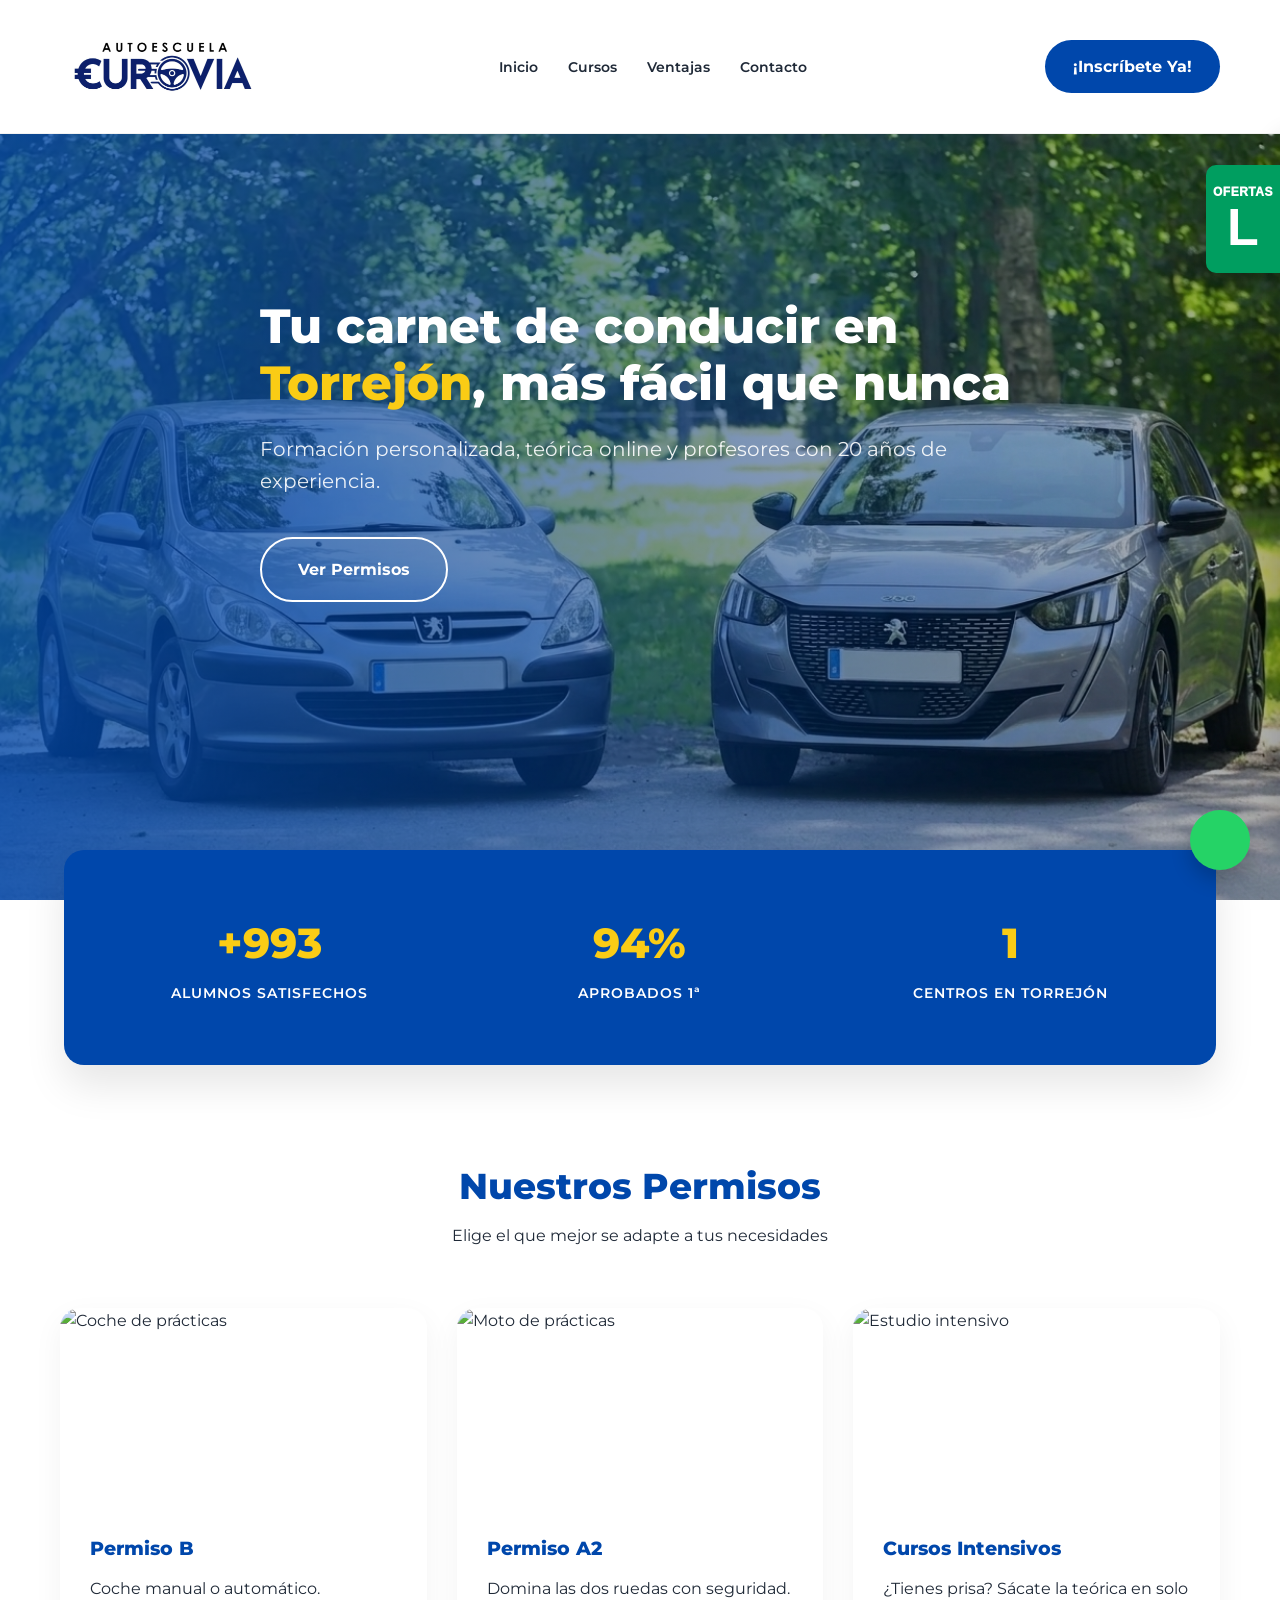
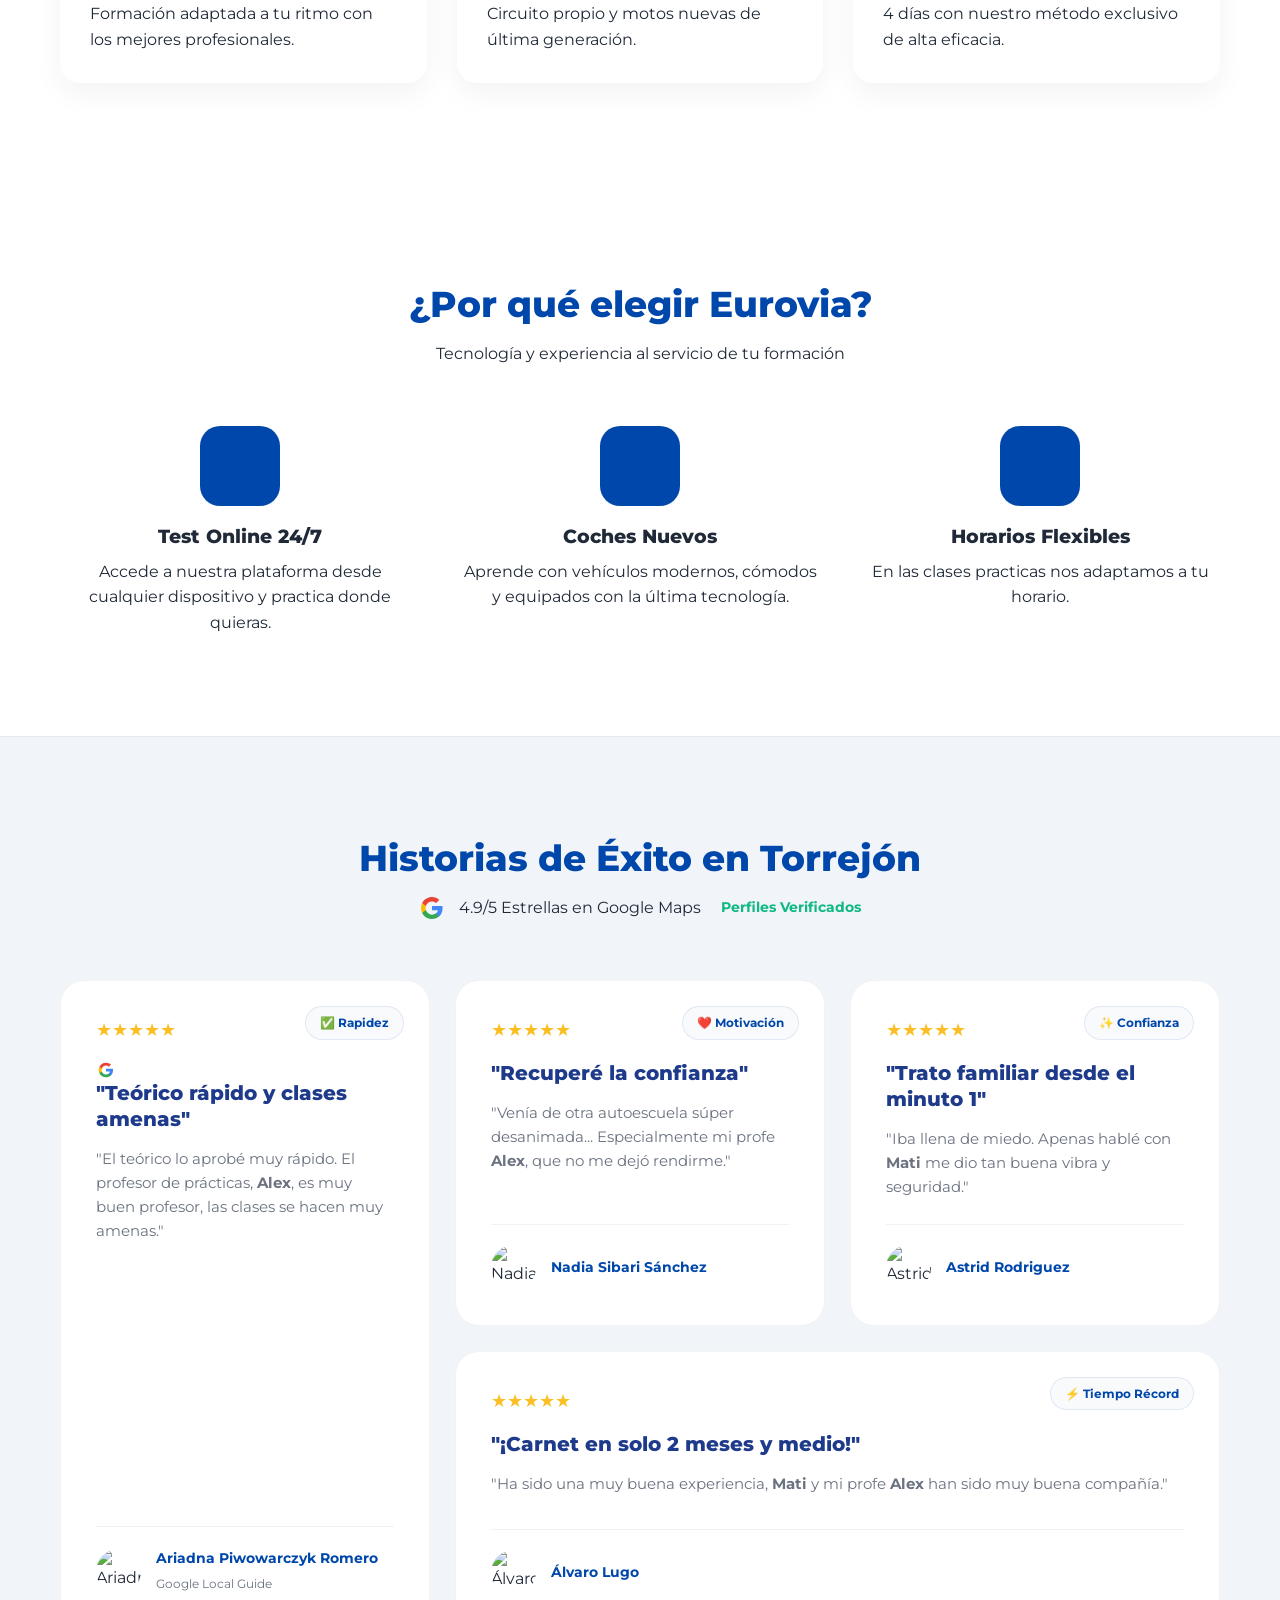
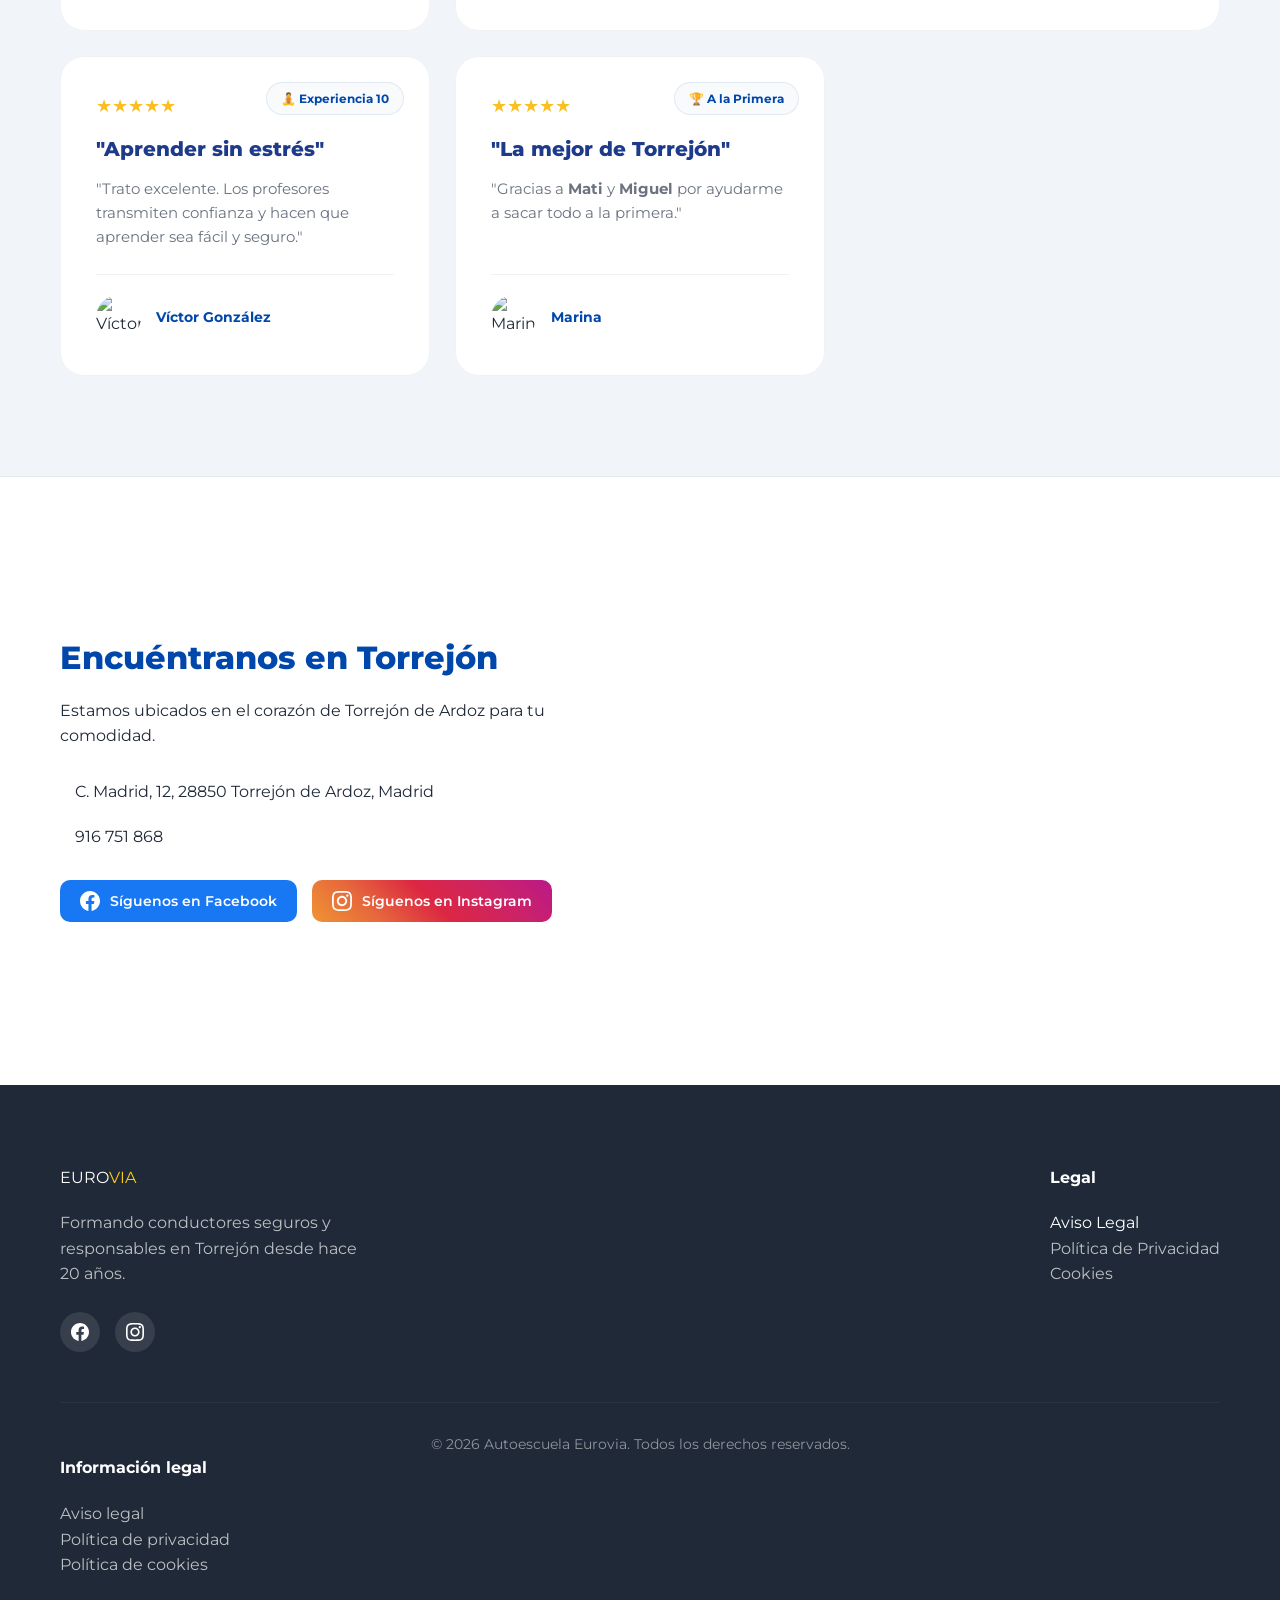
==== commit 222b0e2d: "Add files via upload" ====
--- a/index.html
+++ b/index.html
@@ -5,6 +5,15 @@
     <meta name="viewport" content="width=device-width, initial-scale=1.0">
     <title>Autoescuela Eurovia | Tu Carnet de Conducir en Torrejón de Ardoz</title>
     <meta name="description" content="Sácate el carnet de conducir en Torrejón de Ardoz con Autoescuela Eurovia. Formación personalizada, teórica online y profesores expertos. ¡Matricúlate hoy!">
+     <link rel="canonical" href="https://www.autoescuelaeurovia.es/">
+
+    <meta property="og:type" content="website">
+    <meta property="og:locale" content="es_ES">
+    <meta property="og:site_name" content="Autoescuela Eurovia">
+    <meta property="og:title" content="Autoescuela Eurovia | Carnet de conducir en Torrejón de Ardoz">
+    <meta property="og:description" content="Sácate el carnet de conducir en Torrejón de Ardoz. Permiso B, moto A2 y cursos intensivos con formación personalizada.">
+    <meta property="og:url" content="https://www.autoescuelaeurovia.es/">
+
     <link rel="preconnect" href="https://fonts.googleapis.com">
     <link rel="preconnect" href="https://fonts.gstatic.com" crossorigin>
     <link href="https://fonts.googleapis.com/css2?family=Montserrat:wght@400;600;700;800&display=swap" rel="stylesheet">
@@ -333,6 +342,14 @@
             <div class="footer-bottom">
                 <p>&copy; 2026 Autoescuela Eurovia. Todos los derechos reservados.</p>
             </div>
+            <div class="footer-links">
+    <h4>Información legal</h4>
+    <ul>
+        <li><a href="aviso-legal.html">Aviso legal</a></li>
+        <li><a href="politica-privacidad.html">Política de privacidad</a></li>
+        <li><a href="politica-cookies.html">Política de cookies</a></li>
+    </ul>
+</div>
         </div>
     </footer>
 
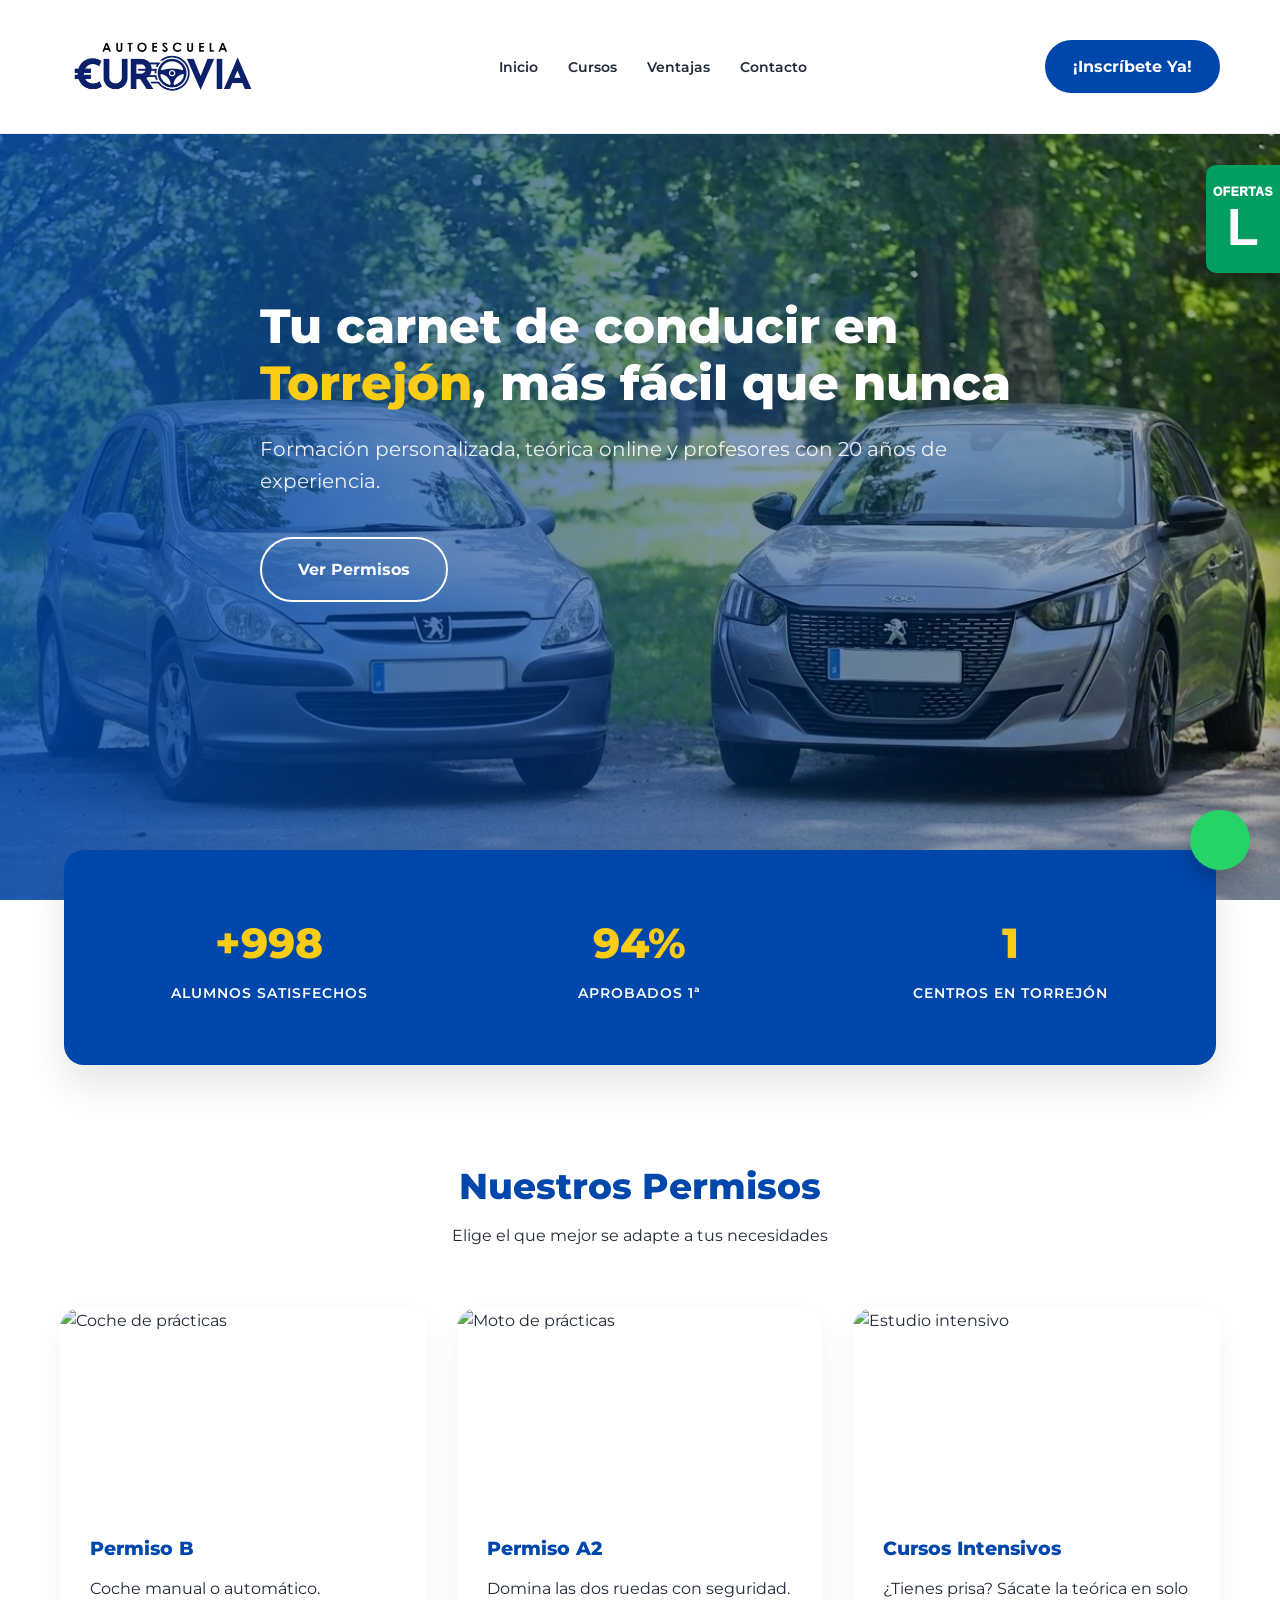
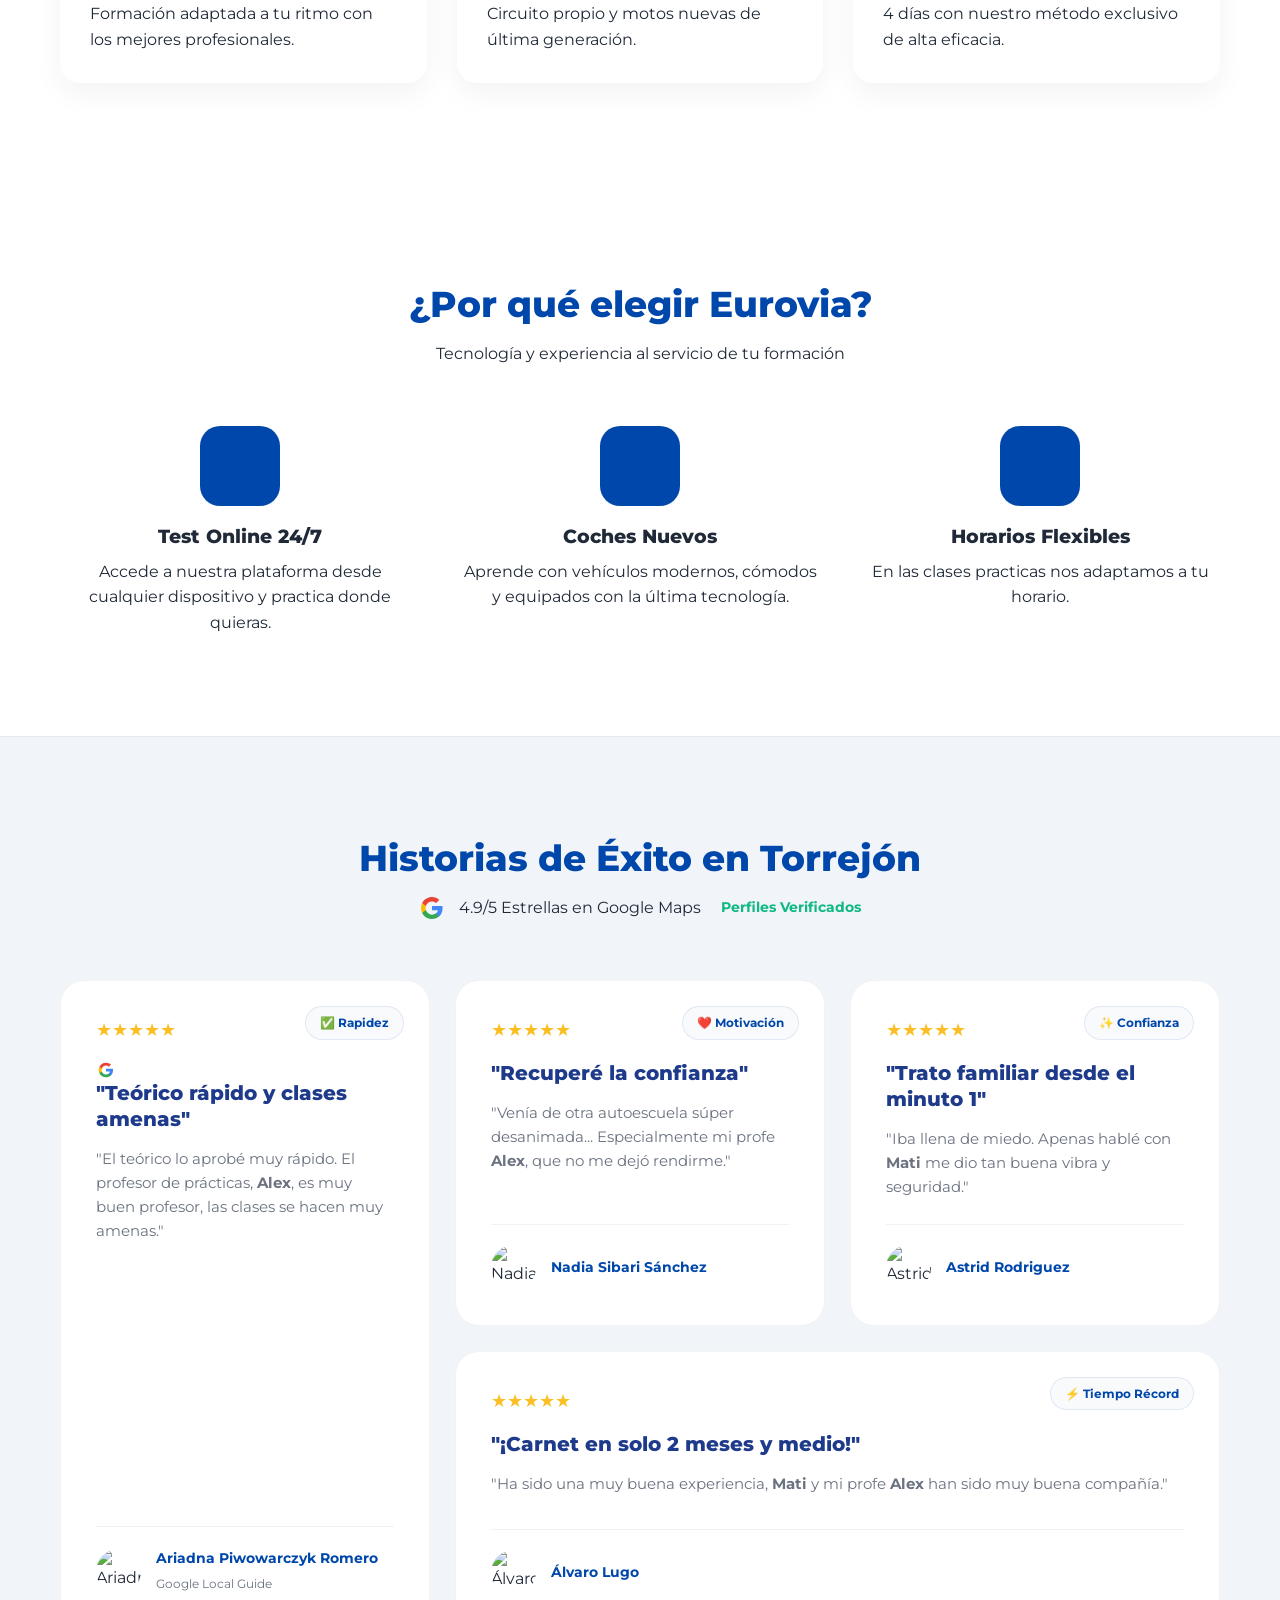
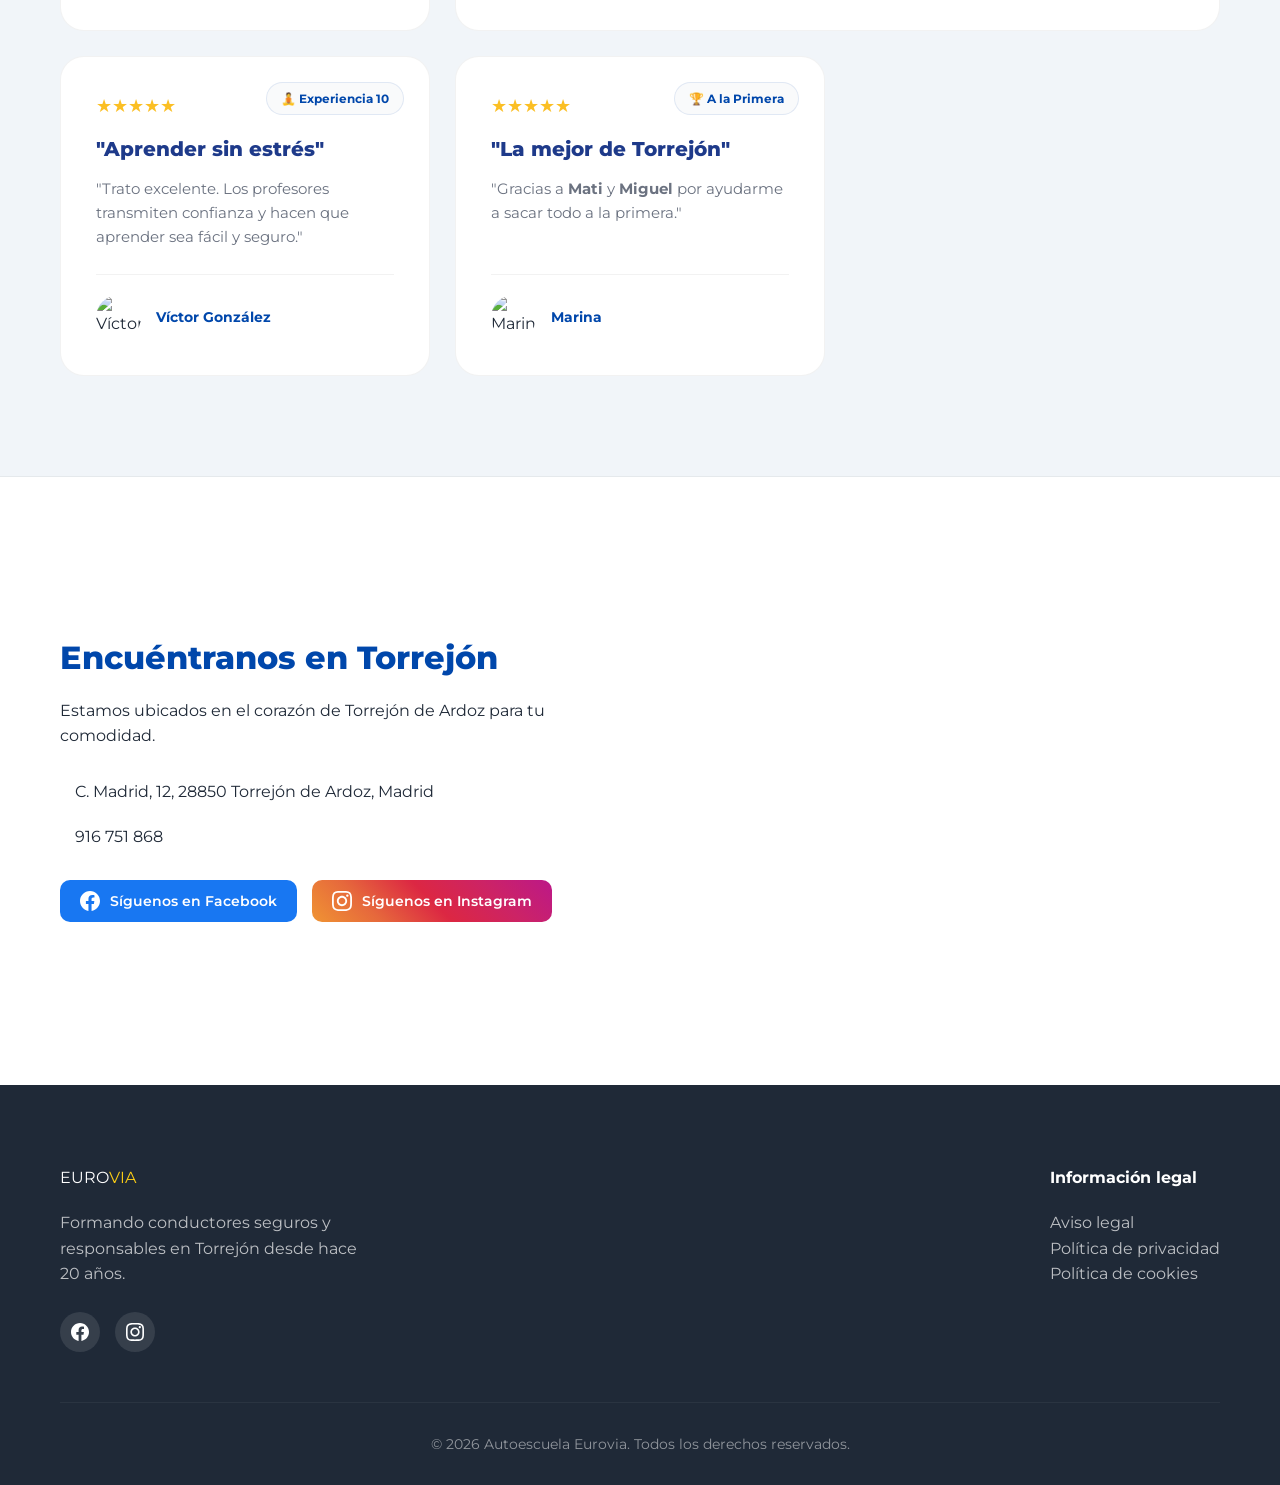
==== commit 232bd30d: "Add files via upload" ====
--- a/index.html
+++ b/index.html
@@ -331,25 +331,18 @@
                     </div>
                 </div>
                 <div class="footer-links">
-                    <h4>Legal</h4>
+                    <h4>Información legal</h4>
                     <ul>
-                        <li>Aviso Legal</a></li>
-                        <li><a href="#">Política de Privacidad</a></li>
-                        <li><a href="#">Cookies</a></li>
-                    </ul>
-                </div>
-            </div>
-            <div class="footer-bottom">
-                <p>&copy; 2026 Autoescuela Eurovia. Todos los derechos reservados.</p>
-            </div>
-            <div class="footer-links">
-    <h4>Información legal</h4>
-    <ul>
         <li><a href="aviso-legal.html">Aviso legal</a></li>
         <li><a href="politica-privacidad.html">Política de privacidad</a></li>
         <li><a href="politica-cookies.html">Política de cookies</a></li>
     </ul>
-</div>
+                </div>
+            </div>
+            <div class="footer-bottom">
+                <p>&copy; 2026 Autoescuela Eurovia. Todos los derechos reservados.</p>
+            </div>
+
         </div>
     </footer>
 
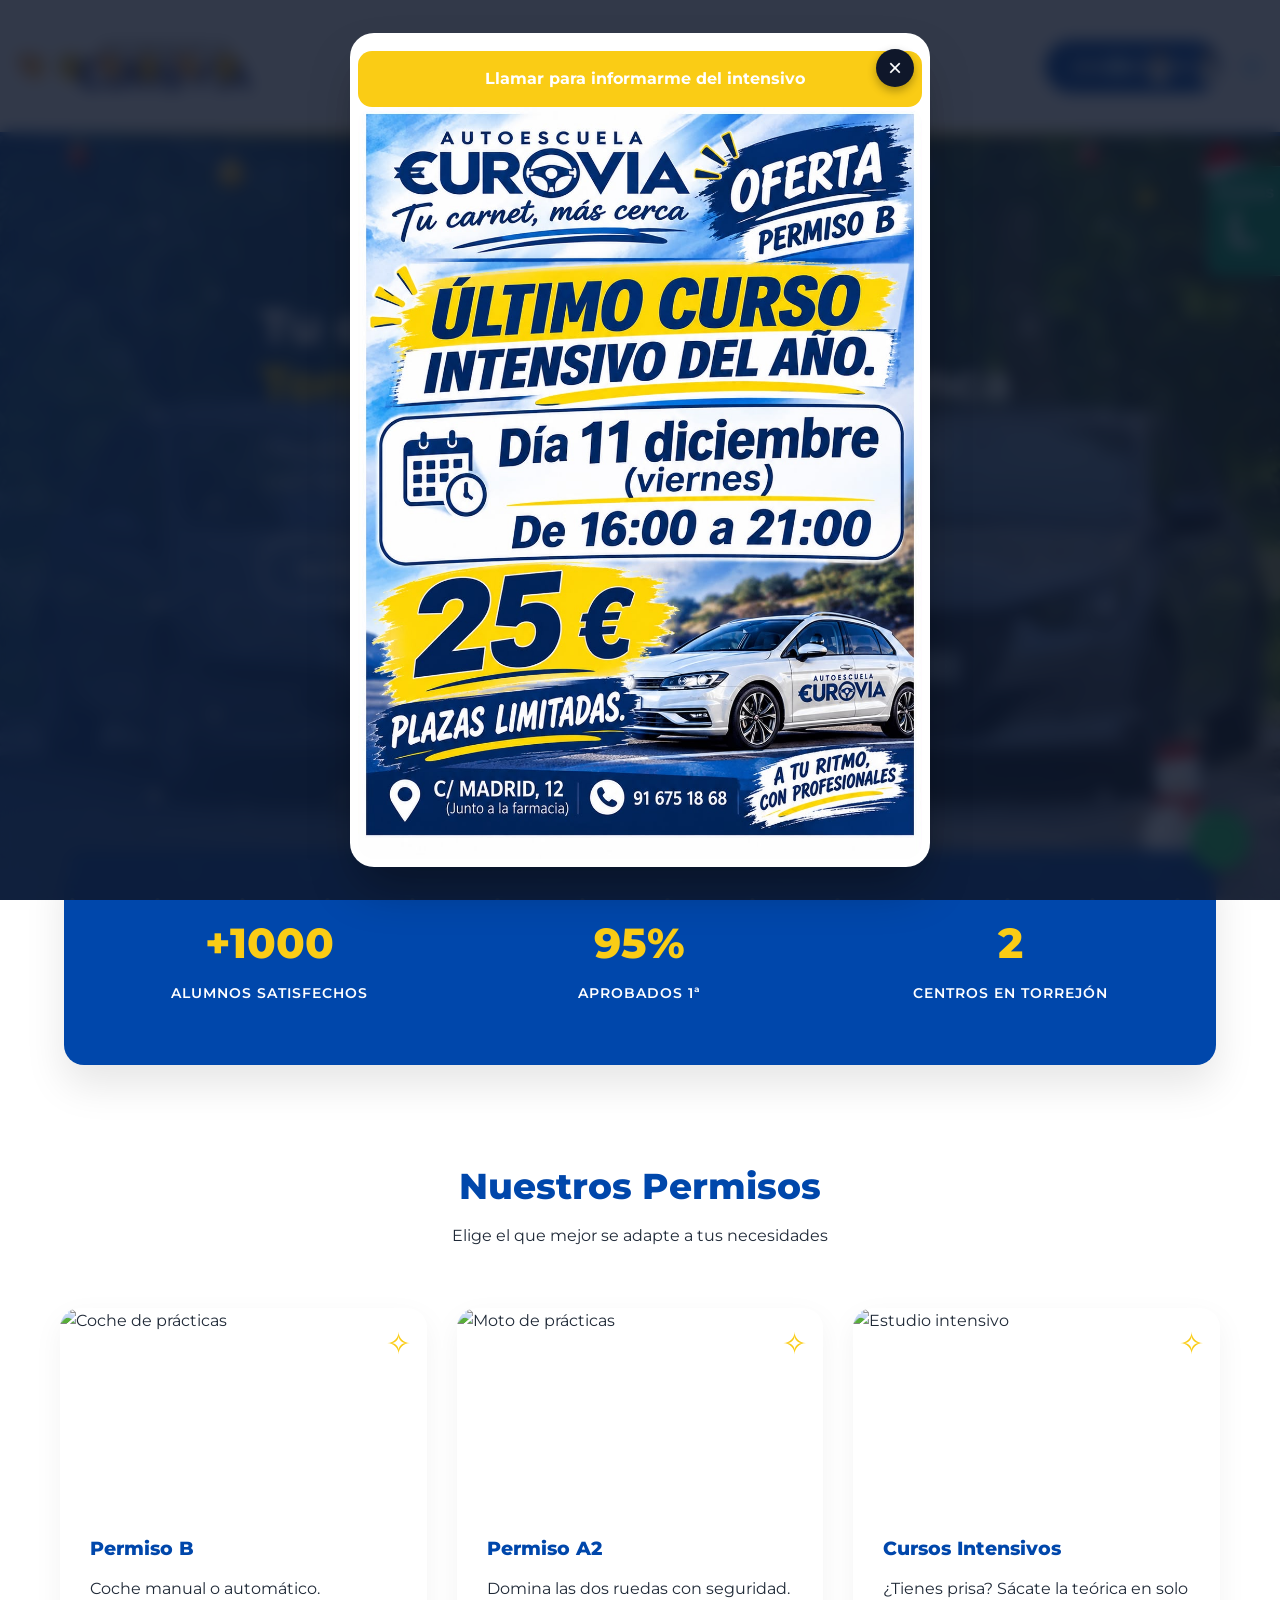
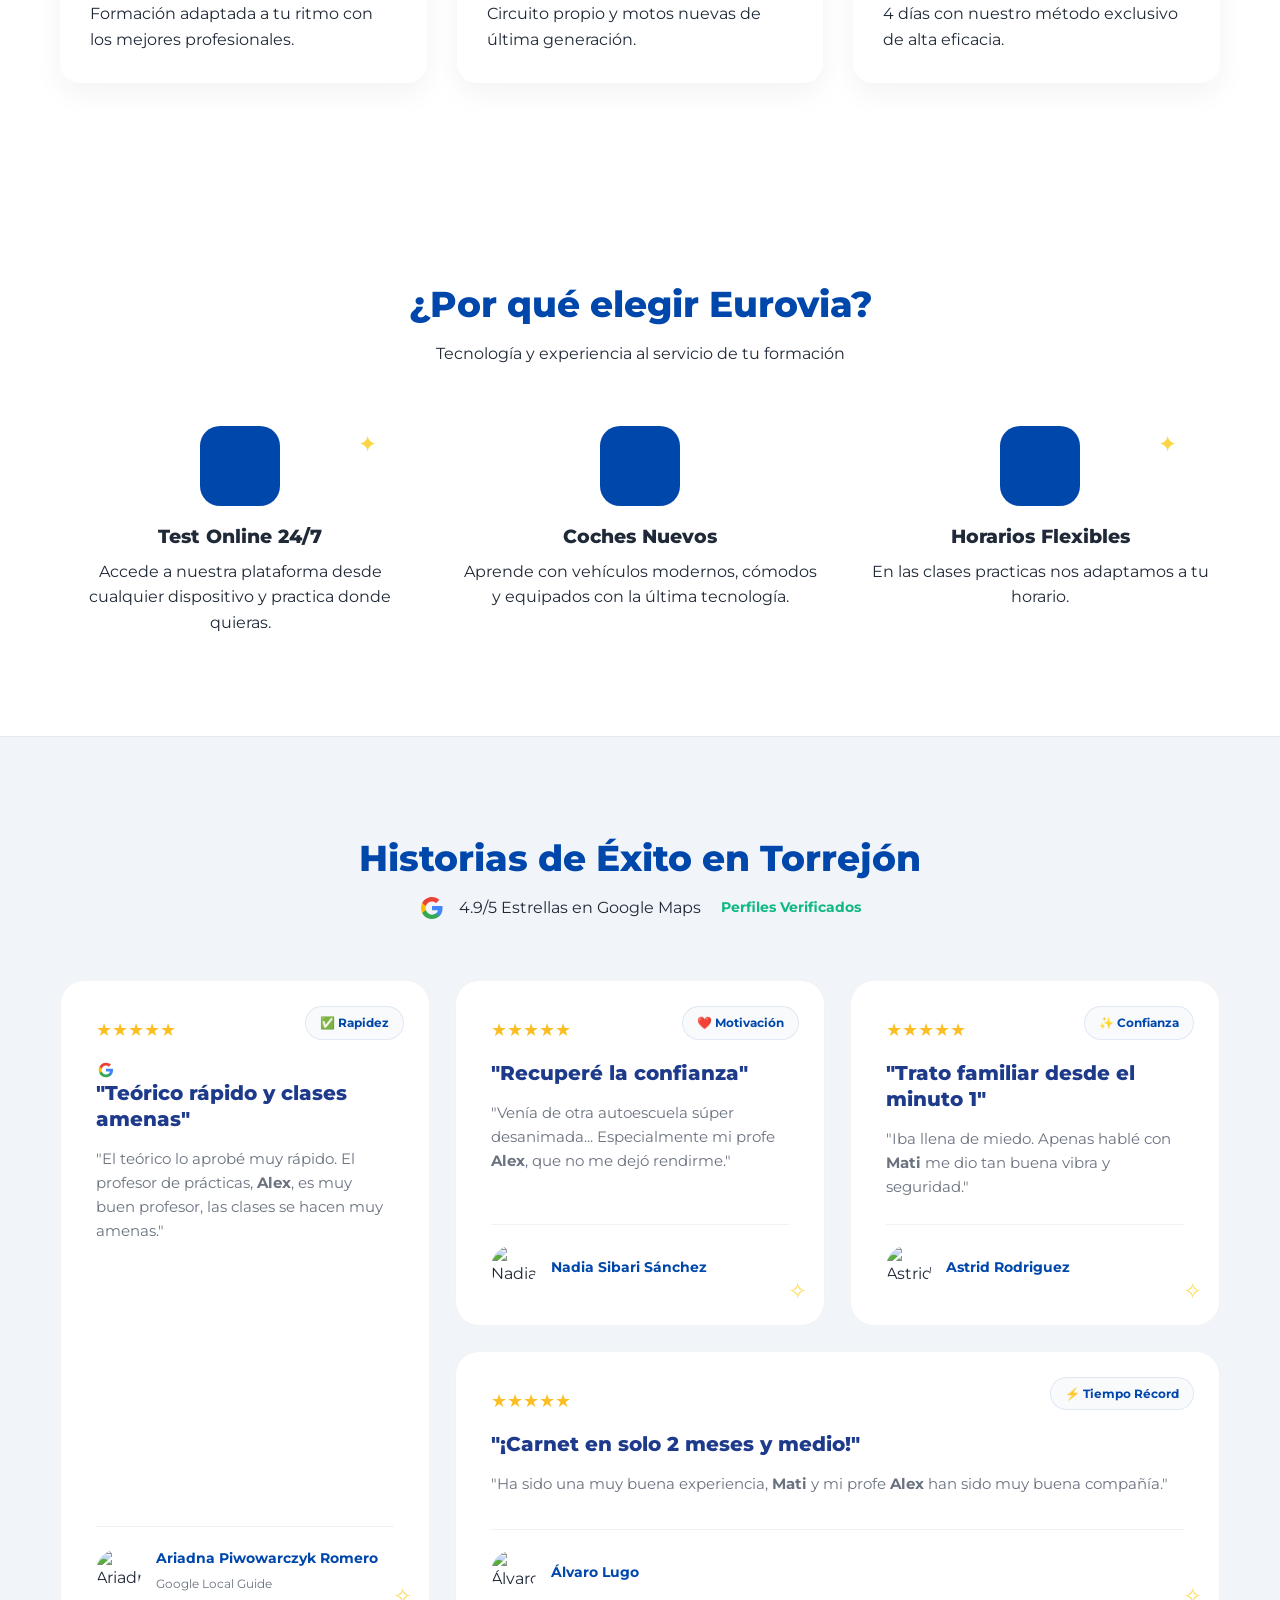
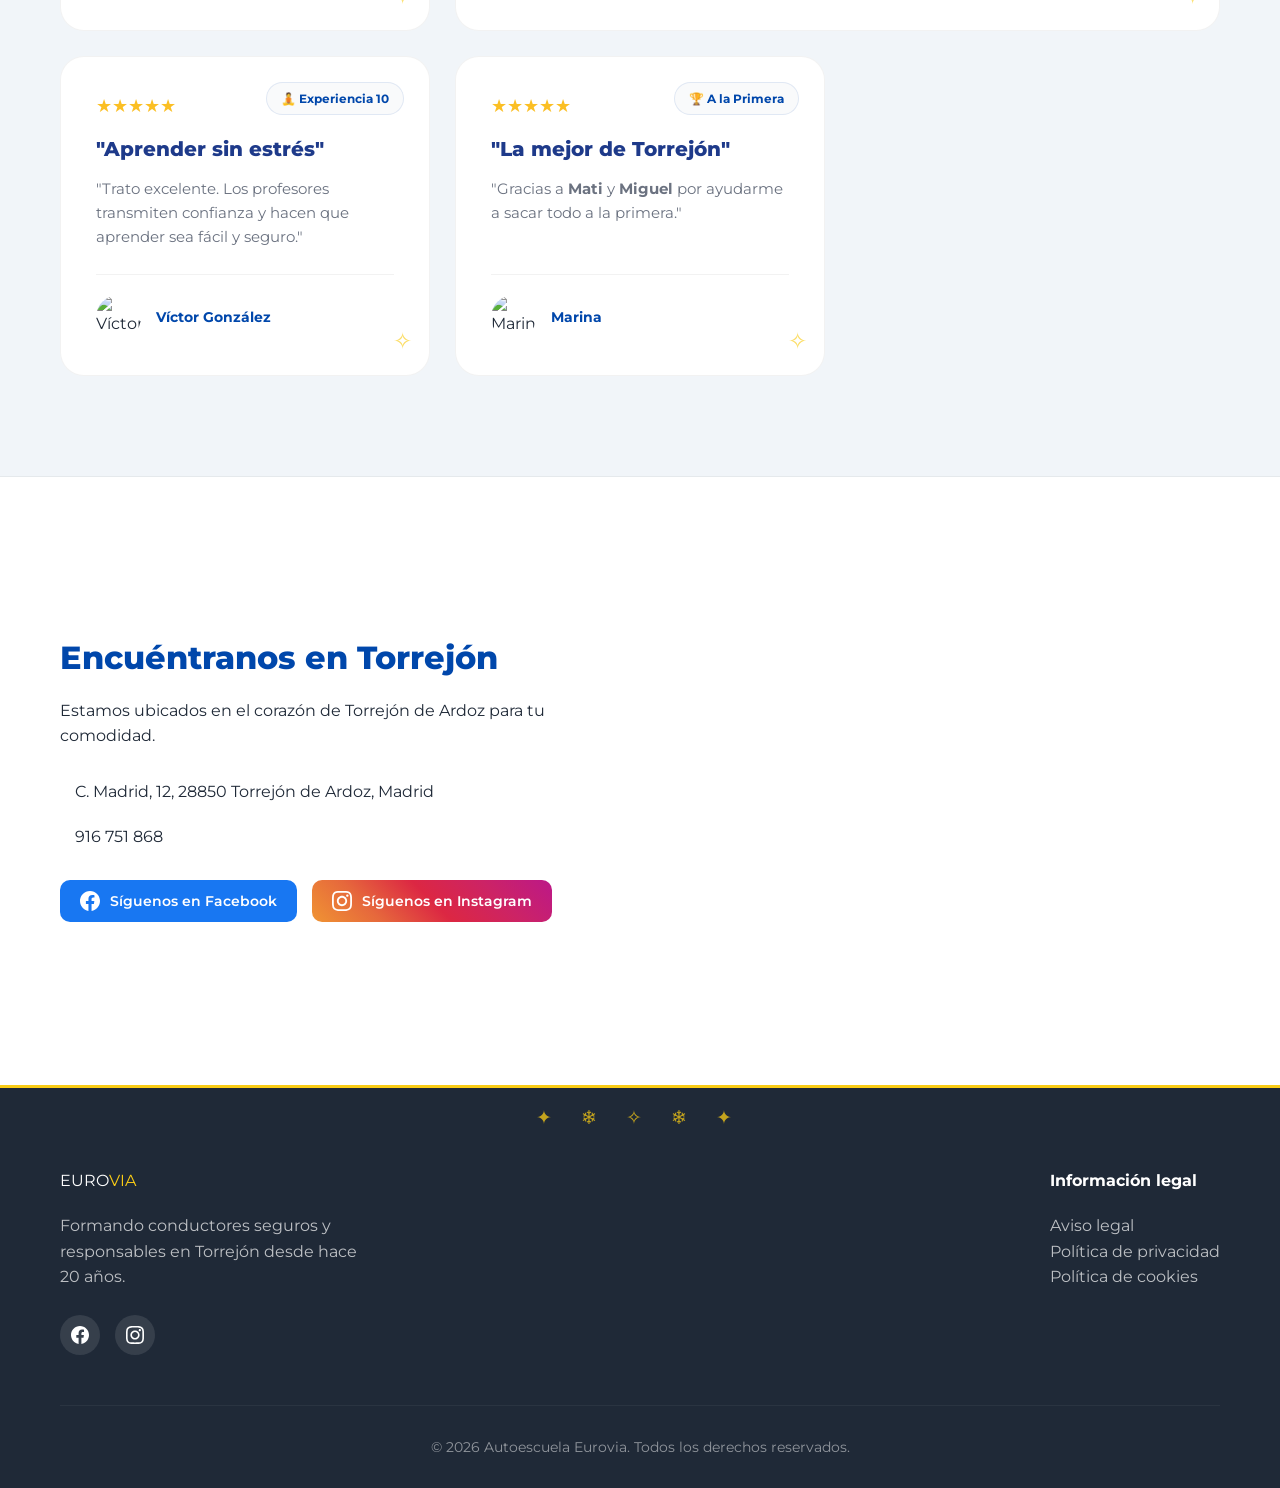
==== commit 81d6d90d: "Add files via upload" ====
--- a/index.html
+++ b/index.html
@@ -1,17 +1,20 @@
 <!DOCTYPE html>
 <html lang="es">
+
 <head>
     <meta charset="UTF-8">
     <meta name="viewport" content="width=device-width, initial-scale=1.0">
     <title>Autoescuela Eurovia | Tu Carnet de Conducir en Torrejón de Ardoz</title>
-    <meta name="description" content="Sácate el carnet de conducir en Torrejón de Ardoz con Autoescuela Eurovia. Formación personalizada, teórica online y profesores expertos. ¡Matricúlate hoy!">
-     <link rel="canonical" href="https://www.autoescuelaeurovia.es/">
+    <meta name="description"
+        content="Sácate el carnet de conducir en Torrejón de Ardoz con Autoescuela Eurovia. Formación personalizada, teórica online y profesores expertos. ¡Matricúlate hoy!">
+    <link rel="canonical" href="https://www.autoescuelaeurovia.es/">
 
     <meta property="og:type" content="website">
     <meta property="og:locale" content="es_ES">
     <meta property="og:site_name" content="Autoescuela Eurovia">
     <meta property="og:title" content="Autoescuela Eurovia | Carnet de conducir en Torrejón de Ardoz">
-    <meta property="og:description" content="Sácate el carnet de conducir en Torrejón de Ardoz. Permiso B, moto A2 y cursos intensivos con formación personalizada.">
+    <meta property="og:description"
+        content="Sácate el carnet de conducir en Torrejón de Ardoz. Permiso B, moto A2 y cursos intensivos con formación personalizada.">
     <meta property="og:url" content="https://www.autoescuelaeurovia.es/">
 
     <link rel="preconnect" href="https://fonts.googleapis.com">
@@ -21,40 +24,112 @@
     <!-- Lucide Icons -->
     <script src="https://unpkg.com/lucide@latest"></script>
 </head>
+
 <body>
+    <!-- Capa de nieve navideña -->
+    <div class="christmas-snow" aria-hidden="true"></div>
 
     <!-- Header / Navbar -->
     <header class="header">
-        <div class="container">
+        <!-- Cabalgata de los Reyes Magos -->
+        <div class="christmas-caravan" aria-hidden="true">
+            <span>🐫</span>
+            <span>🤴</span>
+            <span>🐫</span>
+            <span>👸</span>
+            <span>🐫</span>
+            <span>🫅</span>
+        </div>
+        <!-- Decoración invernal -->
+        <div class="christmas-winter" aria-hidden="true">
+            <span class="winter-snowflake">❄️</span>
+            <span class="winter-snowman">☃️</span>
+            <span class="winter-snowman">☃️</span>
+
+            <span class="winter-snowflake">❄️</span>
+        </div>
+
+
+        <div class="container">
+
+
+            <!-- Logo -->
             <div class="logo">
                 <a href="index.html">
                     <img src="auto7.jpeg" alt="Autoescuela Eurovia" class="logo-img">
                 </a>
             </div>
+
+            <!-- Navegación -->
             <nav class="nav">
                 <ul>
+
+                    <li class="christmas-gift" aria-hidden="true">🎁</li>
+
                     <li><a href="#inicio">Inicio</a></li>
                     <li><a href="#servicios">Cursos</a></li>
                     <li><a href="#ventajas">Ventajas</a></li>
                     <li><a href="#contacto">Contacto</a></li>
+
+                    <li class="christmas-gift" aria-hidden="true">🎁</li>
+
                 </ul>
             </nav>
-            <a href="https://wa.me/611003747" class="btn btn-primary btn-header">¡Inscríbete Ya!</a>
+
+            <!-- Botón de inscripción -->
+            <a href="https://wa.me/611003747" class="btn btn-primary btn-header">
+                ¡Inscríbete Ya!
+            </a>
+
+
+
+            <!-- Menú móvil -->
             <button class="mobile-menu-btn" id="mobile-menu-btn">
                 <i data-lucide="menu"></i>
             </button>
-        </div>
+
+        </div>
+
+        <!-- Bolas navideñas -->
+        <div class="eurovia-baubles" aria-hidden="true">
+            <span class="bauble bauble-1"></span>
+            <span class="bauble bauble-2"></span>
+            <span class="bauble bauble-3"></span>
+            <span class="bauble bauble-4"></span>
+            <span class="bauble bauble-5"></span>
+            <span class="bauble bauble-6"></span>
+            <span class="bauble bauble-7"></span>
+            <span class="bauble bauble-8"></span>
+        </div>
+
     </header>
 
     <!-- Hero Section -->
     <section id="inicio" class="hero">
         <div class="hero-overlay"></div>
+        <!-- Muñeco de nieve -->
+        <div class="christmas-snowman" aria-hidden="true">
+            <div class="snowman-hat"></div>
+            <div class="snowman-head">
+                <span class="snowman-eyes"></span>
+                <span class="snowman-nose"></span>
+            </div>
+            <div class="snowman-scarf"></div>
+            <div class="snowman-body">
+                <span></span>
+                <span></span>
+                <span></span>
+            </div>
+            <div class="snowman-arm snowman-arm-left"></div>
+            <div class="snowman-arm snowman-arm-right"></div>
+        </div>
+
         <div class="container hero-content">
             <div class="hero-text animate-fade-in">
                 <h1>Tu carnet de conducir en <span class="highlight">Torrejón</span>, más fácil que nunca</h1>
                 <p>Formación personalizada, teórica online y profesores con 20 años de experiencia.</p>
                 <div class="hero-btns">
-                   
+
                     <a href="#servicios" class="btn btn-outline btn-lg">Ver Permisos</a>
                 </div>
             </div>
@@ -92,34 +167,38 @@
                 <!-- Card Permiso B -->
                 <div class="service-card animate-scroll">
                     <div class="card-image">
-                        <img src="https://images.unsplash.com/photo-1449965408869-eaa3f722e40d?auto=format&fit=crop&q=80&w=600" alt="Coche de prácticas">
+                        <img src="https://images.unsplash.com/photo-1449965408869-eaa3f722e40d?auto=format&fit=crop&q=80&w=600"
+                            alt="Coche de prácticas">
                     </div>
                     <div class="card-content">
                         <h3>Permiso B</h3>
                         <p>Coche manual o automático. Formación adaptada a tu ritmo con los mejores profesionales.</p>
-                        
+
                     </div>
                 </div>
                 <!-- Card Permiso A2 -->
                 <div class="service-card animate-scroll">
                     <div class="card-image">
-                        <img src="https://images.unsplash.com/photo-1558981806-ec527fa84c39?auto=format&fit=crop&q=80&w=600" alt="Moto de prácticas">
+                        <img src="https://images.unsplash.com/photo-1558981806-ec527fa84c39?auto=format&fit=crop&q=80&w=600"
+                            alt="Moto de prácticas">
                     </div>
                     <div class="card-content">
                         <h3>Permiso A2</h3>
                         <p>Domina las dos ruedas con seguridad. Circuito propio y motos nuevas de última generación.</p>
-                        
+
                     </div>
                 </div>
                 <!-- Card Cursos Intensivos -->
                 <div class="service-card animate-scroll">
                     <div class="card-image">
-                        <img src="https://images.unsplash.com/photo-1434030216411-0b793f4b4173?auto=format&fit=crop&q=80&w=600" alt="Estudio intensivo">
+                        <img src="https://images.unsplash.com/photo-1434030216411-0b793f4b4173?auto=format&fit=crop&q=80&w=600"
+                            alt="Estudio intensivo">
                     </div>
                     <div class="card-content">
                         <h3>Cursos Intensivos</h3>
-                        <p>¿Tienes prisa? Sácate la teórica en solo 4 días con nuestro método exclusivo de alta eficacia.</p>
-                       
+                        <p>¿Tienes prisa? Sácate la teórica en solo 4 días con nuestro método exclusivo de alta
+                            eficacia.</p>
+
                     </div>
                 </div>
             </div>
@@ -165,12 +244,22 @@
             <div class="section-header">
                 <h2>Historias de Éxito en <span class="highlight">Torrejón</span></h2>
                 <div class="google-rating">
-                    <svg xmlns="http://www.w3.org/2000/svg" width="24" height="24" viewBox="0 0 24 24"><path fill="#4285F4" d="M22.56 12.25c0-.78-.07-1.53-.2-2.25H12v4.26h5.92c-.26 1.37-1.04 2.53-2.21 3.31v2.77h3.57c2.08-1.92 3.28-4.74 3.28-8.09z"/><path fill="#34A853" d="M12 23c2.97 0 5.46-.98 7.28-2.66l-3.57-2.77c-.98.66-2.23 1.06-3.71 1.06-2.86 0-5.29-1.93-6.16-4.53H2.18v2.84C3.99 20.53 7.7 23 12 23z"/><path fill="#FBBC05" d="M5.84 14.09c-.22-.66-.35-1.36-.35-2.09s.13-1.43.35-2.09V7.07H2.18C1.43 8.55 1 10.22 1 12s.43 3.45 1.18 4.93l3.66-2.84z"/><path fill="#EA4335" d="M12 5.38c1.62 0 3.06.56 4.21 1.64l3.15-3.15C17.45 2.09 14.97 1 12 1 7.7 1 3.99 3.47 2.18 7.07l3.66 2.84c.87-2.6 3.3-4.53 6.16-4.53z"/><path fill="none" d="M1 1 23 23"/></svg>
+                    <svg xmlns="http://www.w3.org/2000/svg" width="24" height="24" viewBox="0 0 24 24">
+                        <path fill="#4285F4"
+                            d="M22.56 12.25c0-.78-.07-1.53-.2-2.25H12v4.26h5.92c-.26 1.37-1.04 2.53-2.21 3.31v2.77h3.57c2.08-1.92 3.28-4.74 3.28-8.09z" />
+                        <path fill="#34A853"
+                            d="M12 23c2.97 0 5.46-.98 7.28-2.66l-3.57-2.77c-.98.66-2.23 1.06-3.71 1.06-2.86 0-5.29-1.93-6.16-4.53H2.18v2.84C3.99 20.53 7.7 23 12 23z" />
+                        <path fill="#FBBC05"
+                            d="M5.84 14.09c-.22-.66-.35-1.36-.35-2.09s.13-1.43.35-2.09V7.07H2.18C1.43 8.55 1 10.22 1 12s.43 3.45 1.18 4.93l3.66-2.84z" />
+                        <path fill="#EA4335"
+                            d="M12 5.38c1.62 0 3.06.56 4.21 1.64l3.15-3.15C17.45 2.09 14.97 1 12 1 7.7 1 3.99 3.47 2.18 7.07l3.66 2.84c.87-2.6 3.3-4.53 6.16-4.53z" />
+                        <path fill="none" d="M1 1 23 23" />
+                    </svg>
                     <span>4.9/5 Estrellas en Google Maps</span>
                     <span class="verified-badge"><i data-lucide="badge-check"></i> Perfiles Verificados</span>
                 </div>
             </div>
-            
+
             <div class="bento-grid">
                 <!-- 1. Ariadna -->
                 <div class="bento-item card-large animate-scroll">
@@ -178,13 +267,25 @@
                     <div class="review-header">
                         <div class="stars">★★★★★</div>
                         <div class="google-verified">
-                            <svg xmlns="http://www.w3.org/2000/svg" width="16" height="16" viewBox="0 0 24 24"><path fill="#4285F4" d="M22.56 12.25c0-.78-.07-1.53-.2-2.25H12v4.26h5.92c-.26 1.37-1.04 2.53-2.21 3.31v2.77h3.57c2.08-1.92 3.28-4.74 3.28-8.09z"/><path fill="#34A853" d="M12 23c2.97 0 5.46-.98 7.28-2.66l-3.57-2.77c-.98.66-2.23 1.06-3.71 1.06-2.86 0-5.29-1.93-6.16-4.53H2.18v2.84C3.99 20.53 7.7 23 12 23z"/><path fill="#FBBC05" d="M5.84 14.09c-.22-.66-.35-1.36-.35-2.09s.13-1.43.35-2.09V7.07H2.18C1.43 8.55 1 10.22 1 12s.43 3.45 1.18 4.93l3.66-2.84z"/><path fill="#EA4335" d="M12 5.38c1.62 0 3.06.56 4.21 1.64l3.15-3.15C17.45 2.09 14.97 1 12 1 7.7 1 3.99 3.47 2.18 7.07l3.66 2.84c.87-2.6 3.3-4.53 6.16-4.53z"/><path fill="none" d="M1 1 23 23"/></svg>
+                            <svg xmlns="http://www.w3.org/2000/svg" width="16" height="16" viewBox="0 0 24 24">
+                                <path fill="#4285F4"
+                                    d="M22.56 12.25c0-.78-.07-1.53-.2-2.25H12v4.26h5.92c-.26 1.37-1.04 2.53-2.21 3.31v2.77h3.57c2.08-1.92 3.28-4.74 3.28-8.09z" />
+                                <path fill="#34A853"
+                                    d="M12 23c2.97 0 5.46-.98 7.28-2.66l-3.57-2.77c-.98.66-2.23 1.06-3.71 1.06-2.86 0-5.29-1.93-6.16-4.53H2.18v2.84C3.99 20.53 7.7 23 12 23z" />
+                                <path fill="#FBBC05"
+                                    d="M5.84 14.09c-.22-.66-.35-1.36-.35-2.09s.13-1.43.35-2.09V7.07H2.18C1.43 8.55 1 10.22 1 12s.43 3.45 1.18 4.93l3.66-2.84z" />
+                                <path fill="#EA4335"
+                                    d="M12 5.38c1.62 0 3.06.56 4.21 1.64l3.15-3.15C17.45 2.09 14.97 1 12 1 7.7 1 3.99 3.47 2.18 7.07l3.66 2.84c.87-2.6 3.3-4.53 6.16-4.53z" />
+                                <path fill="none" d="M1 1 23 23" />
+                            </svg>
                         </div>
                     </div>
                     <h3>"Teórico rápido y clases amenas"</h3>
-                    <p>"El teórico lo aprobé muy rápido. El profesor de prácticas, <span class="teacher-name">Alex</span>, es muy buen profesor, las clases se hacen muy amenas."</p>
+                    <p>"El teórico lo aprobé muy rápido. El profesor de prácticas, <span
+                            class="teacher-name">Alex</span>, es muy buen profesor, las clases se hacen muy amenas."</p>
                     <div class="reviewer">
-                        <img src="https://ui-avatars.com/api/?name=Ariadna+P&background=0047AB&color=fff" alt="Ariadna" class="avatar">
+                        <img src="https://ui-avatars.com/api/?name=Ariadna+P&background=0047AB&color=fff" alt="Ariadna"
+                            class="avatar">
                         <div class="reviewer-info">
                             <strong>Ariadna Piwowarczyk Romero</strong>
                             <span>Google Local Guide</span>
@@ -199,9 +300,11 @@
                         <div class="stars">★★★★★</div>
                     </div>
                     <h3>"Recuperé la confianza"</h3>
-                    <p>"Venía de otra autoescuela súper desanimada... Especialmente mi profe <span class="teacher-name">Alex</span>, que no me dejó rendirme."</p>
+                    <p>"Venía de otra autoescuela súper desanimada... Especialmente mi profe <span
+                            class="teacher-name">Alex</span>, que no me dejó rendirme."</p>
                     <div class="reviewer">
-                        <img src="https://ui-avatars.com/api/?name=Nadia+S&background=FACC15&color=000" alt="Nadia" class="avatar">
+                        <img src="https://ui-avatars.com/api/?name=Nadia+S&background=FACC15&color=000" alt="Nadia"
+                            class="avatar">
                         <div class="reviewer-info">
                             <strong>Nadia Sibari Sánchez</strong>
                         </div>
@@ -215,9 +318,11 @@
                         <div class="stars">★★★★★</div>
                     </div>
                     <h3>"Trato familiar desde el minuto 1"</h3>
-                    <p>"Iba llena de miedo. Apenas hablé con <span class="teacher-name">Mati</span> me dio tan buena vibra y seguridad."</p>
+                    <p>"Iba llena de miedo. Apenas hablé con <span class="teacher-name">Mati</span> me dio tan buena
+                        vibra y seguridad."</p>
                     <div class="reviewer">
-                        <img src="https://ui-avatars.com/api/?name=Astrid+R&background=0047AB&color=fff" alt="Astrid" class="avatar">
+                        <img src="https://ui-avatars.com/api/?name=Astrid+R&background=0047AB&color=fff" alt="Astrid"
+                            class="avatar">
                         <div class="reviewer-info">
                             <strong>Astrid Rodriguez</strong>
                         </div>
@@ -231,9 +336,11 @@
                         <div class="stars">★★★★★</div>
                     </div>
                     <h3>"¡Carnet en solo 2 meses y medio!"</h3>
-                    <p>"Ha sido una muy buena experiencia, <span class="teacher-name">Mati</span> y mi profe <span class="teacher-name">Alex</span> han sido muy buena compañía."</p>
+                    <p>"Ha sido una muy buena experiencia, <span class="teacher-name">Mati</span> y mi profe <span
+                            class="teacher-name">Alex</span> han sido muy buena compañía."</p>
                     <div class="reviewer">
-                        <img src="https://ui-avatars.com/api/?name=Alvaro+L&background=FACC15&color=000" alt="Álvaro" class="avatar">
+                        <img src="https://ui-avatars.com/api/?name=Alvaro+L&background=FACC15&color=000" alt="Álvaro"
+                            class="avatar">
                         <div class="reviewer-info">
                             <strong>Álvaro Lugo</strong>
                         </div>
@@ -247,9 +354,11 @@
                         <div class="stars">★★★★★</div>
                     </div>
                     <h3>"Aprender sin estrés"</h3>
-                    <p>"Trato excelente. Los profesores transmiten confianza y hacen que aprender sea fácil y seguro."</p>
+                    <p>"Trato excelente. Los profesores transmiten confianza y hacen que aprender sea fácil y seguro."
+                    </p>
                     <div class="reviewer">
-                        <img src="https://ui-avatars.com/api/?name=Victor+G&background=0047AB&color=fff" alt="Víctor" class="avatar">
+                        <img src="https://ui-avatars.com/api/?name=Victor+G&background=0047AB&color=fff" alt="Víctor"
+                            class="avatar">
                         <div class="reviewer-info">
                             <strong>Víctor González</strong>
                         </div>
@@ -263,9 +372,11 @@
                         <div class="stars">★★★★★</div>
                     </div>
                     <h3>"La mejor de Torrejón"</h3>
-                    <p>"Gracias a <span class="teacher-name">Mati</span> y <span class="teacher-name">Miguel</span> por ayudarme a sacar todo a la primera."</p>
+                    <p>"Gracias a <span class="teacher-name">Mati</span> y <span class="teacher-name">Miguel</span> por
+                        ayudarme a sacar todo a la primera."</p>
                     <div class="reviewer">
-                        <img src="https://ui-avatars.com/api/?name=Marina&background=FACC15&color=000" alt="Marina" class="avatar">
+                        <img src="https://ui-avatars.com/api/?name=Marina&background=FACC15&color=000" alt="Marina"
+                            class="avatar">
                         <div class="reviewer-info">
                             <strong>Marina</strong>
                         </div>
@@ -291,24 +402,34 @@
                             <i data-lucide="phone"></i>
                             <span>916 751 868</span>
                         </div>
-                        
+
                     </div>
                     <div class="social-links contact-socials">
                         <a href="https://share.google/8eJpR6GpwhmyklqPR" target="_blank" class="social-btn facebook">
-                            <svg xmlns="http://www.w3.org/2000/svg" width="20" height="20" viewBox="0 0 24 24" fill="white"><path d="M24 12.073c0-6.627-5.373-12-12-12s-12 5.373-12 12c0 5.99 4.388 10.954 10.125 11.854v-8.385H7.078v-3.47h3.047V9.43c0-3.007 1.792-4.669 4.533-4.669 1.312 0 2.686.235 2.686.235v2.953H15.83c-1.491 0-1.956.925-1.956 1.874v2.25h3.328l-.532 3.47h-2.796v8.385C19.612 23.027 24 18.062 24 12.073z"/></svg>
+                            <svg xmlns="http://www.w3.org/2000/svg" width="20" height="20" viewBox="0 0 24 24"
+                                fill="white">
+                                <path
+                                    d="M24 12.073c0-6.627-5.373-12-12-12s-12 5.373-12 12c0 5.99 4.388 10.954 10.125 11.854v-8.385H7.078v-3.47h3.047V9.43c0-3.007 1.792-4.669 4.533-4.669 1.312 0 2.686.235 2.686.235v2.953H15.83c-1.491 0-1.956.925-1.956 1.874v2.25h3.328l-.532 3.47h-2.796v8.385C19.612 23.027 24 18.062 24 12.073z" />
+                            </svg>
                             Síguenos en Facebook
                         </a>
-                        <a href="https://www.instagram.com/autoescuela_eurovia_torrejon?igsh=dmo1eHJuOWFtM29y" target="_blank" class="social-btn instagram">
-                            <svg xmlns="http://www.w3.org/2000/svg" width="20" height="20" viewBox="0 0 24 24" fill="white"><path d="M12 2.163c3.204 0 3.584.012 4.85.07 3.252.148 4.771 1.691 4.919 4.919.058 1.265.069 1.645.069 4.849 0 3.205-.012 3.584-.069 4.849-.149 3.225-1.664 4.771-4.919 4.919-1.266.058-1.644.07-4.85.07-3.204 0-3.584-.012-4.849-.07-3.26-.149-4.771-1.699-4.919-4.92-.058-1.265-.07-1.644-.07-4.849 0-3.204.013-3.583.07-4.849.149-3.227 1.664-4.771 4.919-4.919 1.266-.057 1.645-.069 4.849-.069zm0-2.163c-3.259 0-3.667.014-4.947.072-4.358.2-6.78 2.618-6.98 6.98-.059 1.281-.073 1.689-.073 4.948 0 3.259.014 3.668.072 4.948.2 4.358 2.618 6.78 6.98 6.98 1.281.058 1.689.072 4.948.072 3.259 0 3.668-.014 4.948-.072 4.354-.2 6.782-2.618 6.979-6.98.059-1.28.073-1.689.073-4.948 0-3.259-.014-3.667-.072-4.947-.196-4.354-2.617-6.78-6.979-6.98-1.281-.059-1.69-.073-4.949-.073zm0 5.838c-3.403 0-6.162 2.759-6.162 6.162s2.759 6.163 6.162 6.163 6.162-2.759 6.162-6.163c0-3.403-2.759-6.162-6.162-6.162zm0 10.162c-2.209 0-4-1.79-4-4 0-2.209 1.791-4 4-4s4 1.791 4 4c0 2.21-1.791 4-4 4zm6.406-11.845c-.796 0-1.441.645-1.441 1.44s.645 1.44 1.441 1.44c.795 0 1.439-.645 1.439-1.44s-.644-1.44-1.439-1.44z"/></svg>
+                        <a href="https://www.instagram.com/autoescuela_eurovia_torrejon?igsh=dmo1eHJuOWFtM29y"
+                            target="_blank" class="social-btn instagram">
+                            <svg xmlns="http://www.w3.org/2000/svg" width="20" height="20" viewBox="0 0 24 24"
+                                fill="white">
+                                <path
+                                    d="M12 2.163c3.204 0 3.584.012 4.85.07 3.252.148 4.771 1.691 4.919 4.919.058 1.265.069 1.645.069 4.849 0 3.205-.012 3.584-.069 4.849-.149 3.225-1.664 4.771-4.919 4.919-1.266.058-1.644.07-4.85.07-3.204 0-3.584-.012-4.849-.07-3.26-.149-4.771-1.699-4.919-4.92-.058-1.265-.07-1.644-.07-4.849 0-3.204.013-3.583.07-4.849.149-3.227 1.664-4.771 4.919-4.919 1.266-.057 1.645-.069 4.849-.069zm0-2.163c-3.259 0-3.667.014-4.947.072-4.358.2-6.78 2.618-6.98 6.98-.059 1.281-.073 1.689-.073 4.948 0 3.259.014 3.668.072 4.948.2 4.358 2.618 6.78 6.98 6.98 1.281.058 1.689.072 4.948.072 3.259 0 3.668-.014 4.948-.072 4.354-.2 6.782-2.618 6.979-6.98.059-1.28.073-1.689.073-4.948 0-3.259-.014-3.667-.072-4.947-.196-4.354-2.617-6.78-6.979-6.98-1.281-.059-1.69-.073-4.949-.073zm0 5.838c-3.403 0-6.162 2.759-6.162 6.162s2.759 6.163 6.162 6.163 6.162-2.759 6.162-6.163c0-3.403-2.759-6.162-6.162-6.162zm0 10.162c-2.209 0-4-1.79-4-4 0-2.209 1.791-4 4-4s4 1.791 4 4c0 2.21-1.791 4-4 4zm6.406-11.845c-.796 0-1.441.645-1.441 1.44s.645 1.44 1.441 1.44c.795 0 1.439-.645 1.439-1.44s-.644-1.44-1.439-1.44z" />
+                            </svg>
                             Síguenos en Instagram
                         </a>
                     </div>
                 </div>
                 <div class="map-container animate-scroll">
                     <!-- Google Maps Embed -->
-                    <iframe 
-                        src="https://www.google.com/maps/embed?pb=!1m18!1m12!1m3!1d3035.577599010872!2d-3.4792267000000003!3d40.462485099999995!2m3!1f0!2f0!3f0!3m2!1i1024!2i768!4f13.1!3m3!1m2!1s0xd4236e067b7625b%3A0xed1df725d2860265!2sC.%20Madrid%2C%2012%2C%2028850%20Torrej%C3%B3n%20de%20Ardoz%2C%20Madrid!5e0!3m2!1ses!2ses!4v1778779075031!5m2!1ses!2ses" 
-                        width="100%" height="400" style="border:0; border-radius: 20px;" allowfullscreen="" loading="lazy" referrerpolicy="no-referrer-when-downgrade"></iframe>
+                    <iframe
+                        src="https://www.google.com/maps/embed?pb=!1m18!1m12!1m3!1d3035.577599010872!2d-3.4792267000000003!3d40.462485099999995!2m3!1f0!2f0!3f0!3m2!1i1024!2i768!4f13.1!3m3!1m2!1s0xd4236e067b7625b%3A0xed1df725d2860265!2sC.%20Madrid%2C%2012%2C%2028850%20Torrej%C3%B3n%20de%20Ardoz%2C%20Madrid!5e0!3m2!1ses!2ses!4v1778779075031!5m2!1ses!2ses"
+                        width="100%" height="400" style="border:0; border-radius: 20px;" allowfullscreen=""
+                        loading="lazy" referrerpolicy="no-referrer-when-downgrade"></iframe>
                 </div>
             </div>
         </div>
@@ -323,20 +444,29 @@
                     <p>Formando conductores seguros y responsables en Torrejón desde hace 20 años.</p>
                     <div class="social-links">
                         <a href="https://share.google/8eJpR6GpwhmyklqPR" target="_blank" aria-label="Facebook">
-                            <svg xmlns="http://www.w3.org/2000/svg" width="18" height="18" viewBox="0 0 24 24" fill="currentColor"><path d="M24 12.073c0-6.627-5.373-12-12-12s-12 5.373-12 12c0 5.99 4.388 10.954 10.125 11.854v-8.385H7.078v-3.47h3.047V9.43c0-3.007 1.792-4.669 4.533-4.669 1.312 0 2.686.235 2.686.235v2.953H15.83c-1.491 0-1.956.925-1.956 1.874v2.25h3.328l-.532 3.47h-2.796v8.385C19.612 23.027 24 18.062 24 12.073z"/></svg>
+                            <svg xmlns="http://www.w3.org/2000/svg" width="18" height="18" viewBox="0 0 24 24"
+                                fill="currentColor">
+                                <path
+                                    d="M24 12.073c0-6.627-5.373-12-12-12s-12 5.373-12 12c0 5.99 4.388 10.954 10.125 11.854v-8.385H7.078v-3.47h3.047V9.43c0-3.007 1.792-4.669 4.533-4.669 1.312 0 2.686.235 2.686.235v2.953H15.83c-1.491 0-1.956.925-1.956 1.874v2.25h3.328l-.532 3.47h-2.796v8.385C19.612 23.027 24 18.062 24 12.073z" />
+                            </svg>
                         </a>
-                        <a href="https://www.instagram.com/autoescuela_eurovia_torrejon?igsh=dmo1eHJuOWFtM29y" target="_blank" aria-label="Instagram">
-                            <svg xmlns="http://www.w3.org/2000/svg" width="18" height="18" viewBox="0 0 24 24" fill="currentColor"><path d="M12 2.163c3.204 0 3.584.012 4.85.07 3.252.148 4.771 1.691 4.919 4.919.058 1.265.069 1.645.069 4.849 0 3.205-.012 3.584-.069 4.849-.149 3.225-1.664 4.771-4.919 4.919-1.266.058-1.644.07-4.85.07-3.204 0-3.584-.012-4.849-.07-3.26-.149-4.771-1.699-4.919-4.92-.058-1.265-.07-1.644-.07-4.849 0-3.204.013-3.583.07-4.849.149-3.227 1.664-4.771 4.919-4.919 1.266-.057 1.645-.069 4.849-.069zm0-2.163c-3.259 0-3.667.014-4.947.072-4.358.2-6.78 2.618-6.98 6.98-.059 1.281-.073 1.689-.073 4.948 0 3.259.014 3.668.072 4.948.2 4.358 2.618 6.78 6.98 6.98 1.281.058 1.689.072 4.948.072 3.259 0 3.668-.014 4.948-.072 4.354-.2 6.782-2.618 6.979-6.98.059-1.28.073-1.689.073-4.948 0-3.259-.014-3.667-.072-4.947-.196-4.354-2.617-6.78-6.979-6.98-1.281-.059-1.69-.073-4.949-.073zm0 5.838c-3.403 0-6.162 2.759-6.162 6.162s2.759 6.163 6.162 6.163 6.162-2.759 6.162-6.163c0-3.403-2.759-6.162-6.162-6.162zm0 10.162c-2.209 0-4-1.79-4-4 0-2.209 1.791-4 4-4s4 1.791 4 4c0 2.21-1.791 4-4 4zm6.406-11.845c-.796 0-1.441.645-1.441 1.44s.645 1.44 1.441 1.44c.795 0 1.439-.645 1.439-1.44s-.644-1.44-1.439-1.44z"/></svg>
+                        <a href="https://www.instagram.com/autoescuela_eurovia_torrejon?igsh=dmo1eHJuOWFtM29y"
+                            target="_blank" aria-label="Instagram">
+                            <svg xmlns="http://www.w3.org/2000/svg" width="18" height="18" viewBox="0 0 24 24"
+                                fill="currentColor">
+                                <path
+                                    d="M12 2.163c3.204 0 3.584.012 4.85.07 3.252.148 4.771 1.691 4.919 4.919.058 1.265.069 1.645.069 4.849 0 3.205-.012 3.584-.069 4.849-.149 3.225-1.664 4.771-4.919 4.919-1.266.058-1.644.07-4.85.07-3.204 0-3.584-.012-4.849-.07-3.26-.149-4.771-1.699-4.919-4.92-.058-1.265-.07-1.644-.07-4.849 0-3.204.013-3.583.07-4.849.149-3.227 1.664-4.771 4.919-4.919 1.266-.057 1.645-.069 4.849-.069zm0-2.163c-3.259 0-3.667.014-4.947.072-4.358.2-6.78 2.618-6.98 6.98-.059 1.281-.073 1.689-.073 4.948 0 3.259.014 3.668.072 4.948.2 4.358 2.618 6.78 6.98 6.98 1.281.058 1.689.072 4.948.072 3.259 0 3.668-.014 4.948-.072 4.354-.2 6.782-2.618 6.979-6.98.059-1.28.073-1.689.073-4.948 0-3.259-.014-3.667-.072-4.947-.196-4.354-2.617-6.78-6.979-6.98-1.281-.059-1.69-.073-4.949-.073zm0 5.838c-3.403 0-6.162 2.759-6.162 6.162s2.759 6.163 6.162 6.163 6.162-2.759 6.162-6.163c0-3.403-2.759-6.162-6.162-6.162zm0 10.162c-2.209 0-4-1.79-4-4 0-2.209 1.791-4 4-4s4 1.791 4 4c0 2.21-1.791 4-4 4zm6.406-11.845c-.796 0-1.441.645-1.441 1.44s.645 1.44 1.441 1.44c.795 0 1.439-.645 1.439-1.44s-.644-1.44-1.439-1.44z" />
+                            </svg>
                         </a>
                     </div>
                 </div>
                 <div class="footer-links">
                     <h4>Información legal</h4>
                     <ul>
-        <li><a href="aviso-legal.html">Aviso legal</a></li>
-        <li><a href="politica-privacidad.html">Política de privacidad</a></li>
-        <li><a href="politica-cookies.html">Política de cookies</a></li>
-    </ul>
+                        <li><a href="aviso-legal.html">Aviso legal</a></li>
+                        <li><a href="politica-privacidad.html">Política de privacidad</a></li>
+                        <li><a href="politica-cookies.html">Política de cookies</a></li>
+                    </ul>
                 </div>
             </div>
             <div class="footer-bottom">
@@ -345,16 +475,18 @@
 
         </div>
     </footer>
+
 
     <!-- Panel Lateral de Ofertas (L) -->
     <div class="offers-sidebar" id="offers-sidebar">
         <button class="offers-toggle" id="offers-toggle" aria-label="Ver Ofertas">
+            <img src="gorro_papanoel.png" class="offers-santa-hat" alt="" aria-hidden="true">
             <span class="offers-label">OFERTAS</span>
             <span class="l-plate">L</span>
         </button>
         <div class="offers-content">
             <h3>Ofertas Exclusivas</h3>
-            
+
             <div class="offer-item">
                 <div class="offer-price">510 €</div>
                 <h4>Permiso B</h4>
@@ -371,7 +503,8 @@
                     <i data-lucide="info"></i> No incluye Tasas Oficiales de Tráfico (94,05€)
                 </div>
                 <div class="offer-actions">
-                    <a href="https://wa.me/34611003747?text=Hola,%20quiero%20preguntar%20por%20la%20oferta%20del%20Permiso%20B%20de%20510€" target="_blank" class="btn-whatsapp-small"><i data-lucide="message-circle"></i> WhatsApp</a>
+                    <a href="https://wa.me/34611003747?text=Hola,%20quiero%20preguntar%20por%20la%20oferta%20del%20Permiso%20B%20de%20510€"
+                        target="_blank" class="btn-whatsapp-small"><i data-lucide="message-circle"></i> WhatsApp</a>
                     <a href="tel:+34916751868" class="btn-call-small"><i data-lucide="phone"></i> Llamar</a>
                 </div>
             </div>
@@ -387,7 +520,8 @@
                     <li>Tasa Renovación: <strong>94,05</strong></li>
                 </ul>
                 <div class="offer-actions">
-                    <a href="https://wa.me/34611003747?text=Hola,%20quiero%20preguntar%20por%20las%20tarifas%20de%20Solo%20Práctico" target="_blank" class="btn-whatsapp-small"><i data-lucide="message-circle"></i> WhatsApp</a>
+                    <a href="https://wa.me/34611003747?text=Hola,%20quiero%20preguntar%20por%20las%20tarifas%20de%20Solo%20Práctico"
+                        target="_blank" class="btn-whatsapp-small"><i data-lucide="message-circle"></i> WhatsApp</a>
                     <a href="tel:+34916751868" class="btn-call-small"><i data-lucide="phone"></i> Llamar</a>
                 </div>
             </div>
@@ -398,10 +532,11 @@
                 <ul class="offer-list">
                     <li>Sábados de 8:30 a 13:30</li>
                     <li>Master Class de Test examen 5 horas</li>
-                <div class="offer-actions">
-                    <a href="https://wa.me/34611003747?text=Hola,%20quiero%20preguntar%20por%20la%20oferta%20de%20los%20intensivos%20" target="_blank" class="btn-whatsapp-small"><i data-lucide="message-circle"></i> WhatsApp</a>
-                    <a href="tel:+34916751868" class="btn-call-small"><i data-lucide="phone"></i> Llamar</a>
-                </div>
+                    <div class="offer-actions">
+                        <a href="https://wa.me/34611003747?text=Hola,%20quiero%20preguntar%20por%20la%20oferta%20de%20los%20intensivos%20"
+                            target="_blank" class="btn-whatsapp-small"><i data-lucide="message-circle"></i> WhatsApp</a>
+                        <a href="tel:+34916751868" class="btn-call-small"><i data-lucide="phone"></i> Llamar</a>
+                    </div>
             </div>
         </div>
     </div>
@@ -415,5 +550,20 @@
     <script>
         lucide.createIcons();
     </script>
+
+    <div id="vacation-modal" class="modal-overlay">
+        <div class="modal-content">
+            <button class="modal-close" id="close-modal">&times;</button>
+            <div class="modal-body">
+                <a href="tel:+34916751868" class="modal-call-btn">
+                    <i data-lucide="phone"></i>
+                    Llamar para informarme del intensivo
+                </a>
+                <img src="ofertaespres.jpeg" alt="Oferta especial Autoescuela Eurovia">
+            </div>
+        </div>
+    </div>
+
 </body>
-</html>
+
+</html>
--- a/style.css
+++ b/style.css
@@ -1,7 +1,10 @@
 :root {
-    --primary: #0047AB; /* Azul Motor */
-    --secondary: #1E3A8A; /* Azul Oscuro */
-    --accent: #FACC15; /* Amarillo Tráfico */
+    --primary: #0047AB;
+    /* Azul Motor */
+    --secondary: #1E3A8A;
+    /* Azul Oscuro */
+    --accent: #FACC15;
+    /* Amarillo Tráfico */
     --text-dark: #1F2937;
     --text-light: #6B7280;
     --white: #FFFFFF;
@@ -37,7 +40,9 @@
     padding: 100px 0;
 }
 
-h1, h2, h3 {
+h1,
+h2,
+h3 {
     font-weight: 800;
     line-height: 1.2;
 }
@@ -66,15 +71,27 @@
     flex-direction: column;
     line-height: 1;
 }
+
 .logo-img {
     width: 200px;
     height: 100px;
     margin-right: auto;
 }
 
-.logo-euro { color: var(--primary); }
-.logo-via { color: var(--accent); }
-.logo-sub { font-size: 10px; letter-spacing: 2px; color: var(--text-light); margin-top: 2px; }
+.logo-euro {
+    color: var(--primary);
+}
+
+.logo-via {
+    color: var(--accent);
+}
+
+.logo-sub {
+    font-size: 10px;
+    letter-spacing: 2px;
+    color: var(--text-light);
+    margin-top: 2px;
+}
 
 .nav ul {
     display: flex;
@@ -364,7 +381,8 @@
 
 /* Historias de Éxito (Bento Grid) */
 .reviews {
-    background-color: #f1f5f9; /* Un tono más distinguible */
+    background-color: #f1f5f9;
+    /* Un tono más distinguible */
     border-top: 1px solid rgba(0, 0, 0, 0.05);
     border-bottom: 1px solid rgba(0, 0, 0, 0.05);
 }
@@ -483,6 +501,7 @@
     .bento-grid {
         grid-template-columns: repeat(2, 1fr);
     }
+
     .card-wide {
         grid-column: span 1;
     }
@@ -493,6 +512,7 @@
         grid-template-columns: 1fr;
         grid-auto-rows: auto;
     }
+
     .card-large {
         grid-row: span 1;
     }
@@ -565,8 +585,15 @@
     margin-bottom: 50px;
 }
 
-.footer-brand .logo-euro { color: var(--white); }
-.footer-brand p { margin-top: 20px; max-width: 300px; opacity: 0.7; }
+.footer-brand .logo-euro {
+    color: var(--white);
+}
+
+.footer-brand p {
+    margin-top: 20px;
+    max-width: 300px;
+    opacity: 0.7;
+}
 
 .social-links {
     display: flex;
@@ -622,14 +649,29 @@
 
 .social-btn:hover {
     transform: translateY(-3px);
-    box-shadow: 0 5px 15px rgba(0,0,0,0.1);
+    box-shadow: 0 5px 15px rgba(0, 0, 0, 0.1);
     opacity: 0.9;
 }
 
-.footer-links h4 { margin-bottom: 20px; }
-.footer-links ul { list-style: none; }
-.footer-links a { color: var(--white); text-decoration: none; opacity: 0.7; transition: var(--transition); }
-.footer-links a:hover { opacity: 1; color: var(--accent); }
+.footer-links h4 {
+    margin-bottom: 20px;
+}
+
+.footer-links ul {
+    list-style: none;
+}
+
+.footer-links a {
+    color: var(--white);
+    text-decoration: none;
+    opacity: 0.7;
+    transition: var(--transition);
+}
+
+.footer-links a:hover {
+    opacity: 1;
+    color: var(--accent);
+}
 
 .footer-bottom {
     border-top: 1px solid rgba(255, 255, 255, 0.1);
@@ -652,13 +694,15 @@
 .offers-sidebar {
     position: fixed;
     top: 15vh;
-    right: -340px; /* Oculto por defecto */
+    right: -340px;
+    /* Oculto por defecto */
     width: 340px;
     max-height: 80vh;
     background: var(--white);
-    box-shadow: -5px 0 25px rgba(0,0,0,0.15);
+    box-shadow: -5px 0 25px rgba(0, 0, 0, 0.15);
     border-radius: 20px 0 0 20px;
-    z-index: 1001; /* Por encima de todo */
+    z-index: 1001;
+    /* Por encima de todo */
     transition: right 0.4s cubic-bezier(0.175, 0.885, 0.32, 1.275);
     display: flex;
     flex-direction: column;
@@ -671,11 +715,13 @@
 .offers-toggle {
     position: absolute;
     top: 30px;
-    left: -74px; /* Ligeramente más ancho para la palabra */
+    left: -74px;
+    /* Ligeramente más ancho para la palabra */
     width: 74px;
     height: auto;
     padding: 20px 0;
-    background: #009E60; /* Verde placa L */
+    background: #009E60;
+    /* Verde placa L */
     border: none;
     border-radius: 10px 0 0 10px;
     cursor: pointer;
@@ -683,7 +729,7 @@
     flex-direction: column;
     align-items: center;
     justify-content: center;
-    box-shadow: -5px 0 10px rgba(0,0,0,0.1);
+    box-shadow: -5px 0 10px rgba(0, 0, 0, 0.1);
     transition: transform 0.3s;
     gap: 2px;
 }
@@ -698,9 +744,10 @@
     font-weight: 1000;
     letter-spacing: 0.5px;
 }
+
 .l-plate {
     color: white;
-    font-size:52px;
+    font-size: 52px;
     font-weight: 900;
     font-family: Arial, sans-serif;
     line-height: 1;
@@ -715,17 +762,20 @@
 .offers-content::-webkit-scrollbar {
     width: 6px;
 }
+
 .offers-content::-webkit-scrollbar-track {
-    background: #f1f5f9; 
+    background: #f1f5f9;
     border-radius: 10px;
     margin: 10px 0;
 }
+
 .offers-content::-webkit-scrollbar-thumb {
-    background: #cbd5e1; 
+    background: #cbd5e1;
     border-radius: 10px;
 }
+
 .offers-content::-webkit-scrollbar-thumb:hover {
-    background: #94a3b8; 
+    background: #94a3b8;
 }
 
 .offers-content h3 {
@@ -747,7 +797,7 @@
 
 .offer-item:hover {
     transform: translateX(-5px);
-    box-shadow: 0 5px 15px rgba(0,0,0,0.05);
+    box-shadow: 0 5px 15px rgba(0, 0, 0, 0.05);
 }
 
 .offer-item h4 {
@@ -789,7 +839,8 @@
 
 .tasa-notice {
     font-size: 11px;
-    color: #DC2626; /* Color de advertencia distintivo */
+    color: #DC2626;
+    /* Color de advertencia distintivo */
     background: #FEF2F2;
     padding: 8px;
     border-radius: 6px;
@@ -881,8 +932,8 @@
 
 /* Responsive Adjustments */
 @media (max-width: 768px) {
-    .nav { 
-        display: none; 
+    .nav {
+        display: none;
         position: absolute;
         top: 100%;
         left: 0;
@@ -891,9 +942,9 @@
         padding: 30px 20px;
         flex-direction: column;
         border-bottom: 2px solid var(--bg-light);
-        box-shadow: 0 10px 20px rgba(0,0,0,0.05);
-    }
-    
+        box-shadow: 0 10px 20px rgba(0, 0, 0, 0.05);
+    }
+
     .nav.active {
         display: flex;
     }
@@ -904,11 +955,13 @@
         text-align: center;
     }
 
-    .mobile-menu-btn { display: block; }
+    .mobile-menu-btn {
+        display: block;
+    }
 
     /* Ajuste de la foto en móvil para que no se corte */
-    .hero { 
-        text-align: center; 
+    .hero {
+        text-align: center;
         background-size: contain;
         background-position: top center;
         background-repeat: no-repeat;
@@ -922,12 +975,993 @@
     }
 
     .hero-content {
-        margin-top: 60%; /* Empuja el texto hacia la zona azul debajo de la foto */
-    }
-
-    .hero h1 { font-size: 32px; }
-    .stats-grid { grid-template-columns: 1fr; gap: 30px; }
-    .hero-btns { justify-content: center; }
-    .contact-grid { grid-template-columns: 1fr; }
-    .section-padding { padding: 60px 0; }
+        margin-top: 60%;
+        /* Empuja el texto hacia la zona azul debajo de la foto */
+    }
+
+    .hero h1 {
+        font-size: 32px;
+    }
+
+    .stats-grid {
+        grid-template-columns: 1fr;
+        gap: 30px;
+    }
+
+    .hero-btns {
+        justify-content: center;
+    }
+
+    .contact-grid {
+        grid-template-columns: 1fr;
+    }
+
+    .section-padding {
+        padding: 60px 0;
+    }
+}
+
+/* =========================================
+   NAVIDAD EUROVIA
+   Decoración navideña exclusiva
+========================================= */
+
+/* =========================================
+   DECORACIÓN NAVIDEÑA EUROVIA
+========================================= */
+
+/* ---------- HEADER ---------- */
+
+.header {
+    position: fixed;
+    overflow: visible;
+}
+
+/* Línea decorativa inferior */
+.header::after {
+    content: "";
+    position: absolute;
+    left: 0;
+    bottom: -3px;
+    width: 100%;
+    height: 4px;
+    background: linear-gradient(90deg,
+            #0047AB,
+            #FACC15,
+            #c62828,
+            #FACC15,
+            #0047AB);
+    z-index: 4;
+}
+
+
+
+/* ---------- BOLAS NAVIDEÑAS ---------- */
+
+.eurovia-baubles {
+    position: absolute;
+    left: 0;
+    bottom: -65px;
+    width: 100%;
+    height: 65px;
+    pointer-events: none;
+    z-index: 5;
+}
+
+.bauble {
+    position: absolute;
+    top: 0;
+    width: 2px;
+    height: var(--cord);
+    background: #a7a7a7;
+}
+
+.bauble::before {
+    content: "";
+    position: absolute;
+    top: var(--cord);
+    left: 50%;
+    transform: translateX(-50%);
+    width: var(--size);
+    height: var(--size);
+    border-radius: 50%;
+    background: var(--color);
+    border: 1px solid rgba(0, 0, 0, .12);
+    box-shadow:
+        inset -4px -4px 6px rgba(0, 0, 0, .2),
+        inset 3px 3px 5px rgba(255, 255, 255, .7),
+        0 2px 4px rgba(0, 0, 0, .15);
+}
+
+.bauble::after {
+    content: "";
+    position: absolute;
+    top: calc(var(--cord) - 3px);
+    left: 50%;
+    transform: translateX(-50%);
+    width: 9px;
+    height: 5px;
+    border-radius: 3px 3px 0 0;
+    background: #c5a34a;
+}
+
+.bauble-1 {
+    left: 6%;
+    --cord: 12px;
+    --size: 19px;
+    --color: #c62828;
+}
+
+.bauble-2 {
+    left: 18%;
+    --cord: 27px;
+    --size: 25px;
+    --color: #e0b43c;
+}
+
+.bauble-3 {
+    left: 31%;
+    --cord: 10px;
+    --size: 17px;
+    --color: #174b91;
+}
+
+.bauble-4 {
+    left: 44%;
+    --cord: 23px;
+    --size: 22px;
+    --color: #c62828;
+}
+
+.bauble-5 {
+    left: 58%;
+    --cord: 9px;
+    --size: 18px;
+    --color: #e0b43c;
+}
+
+.bauble-6 {
+    left: 72%;
+    --cord: 29px;
+    --size: 25px;
+    --color: #174b91;
+}
+
+.bauble-7 {
+    left: 85%;
+    --cord: 12px;
+    --size: 19px;
+    --color: #c62828;
+}
+
+.bauble-8 {
+    left: 96%;
+    --cord: 24px;
+    --size: 22px;
+    --color: #e0b43c;
+}
+
+/* ---------- NIEVE MÁS VISIBLE ---------- */
+
+.christmas-snow {
+    position: fixed;
+    inset: 0;
+    width: 100%;
+    height: 100%;
+    pointer-events: none;
+    z-index: 50;
+    overflow: hidden;
+}
+
+.christmas-snow::before,
+.christmas-snow::after {
+    content: "";
+    position: absolute;
+    top: -100%;
+    left: 0;
+    width: 100%;
+    height: 200%;
+    background-repeat: repeat;
+    animation: eurovia-snowfall linear infinite;
+}
+
+.christmas-snow::before {
+    opacity: 0.9;
+    background-image:
+        radial-gradient(circle, #8da8c7 2px, transparent 3px),
+        radial-gradient(circle, #ffffff 3px, #9db3cc 4px, transparent 5px),
+        radial-gradient(circle, #6f8fb5 1.5px, transparent 2.5px);
+    background-size:
+        120px 140px,
+        190px 190px,
+        85px 100px;
+    background-position:
+        10px 20px,
+        60px 80px,
+        30px 50px;
+    animation-duration: 16s;
+}
+
+.christmas-snow::after {
+    opacity: 0.85;
+    background-image:
+        radial-gradient(circle, #ffffff 3px, #7897ba 4px, transparent 5px),
+        radial-gradient(circle, #9bb4d2 2px, transparent 3px);
+    background-size:
+        230px 210px,
+        150px 170px;
+    background-position:
+        100px 40px,
+        20px 100px;
+    animation-duration: 25s;
+}
+
+@keyframes eurovia-snowfall {
+    from {
+        transform: translateY(0);
+    }
+
+    to {
+        transform: translateY(50%);
+    }
+}
+
+/* ---------- MUÑECO DE NIEVE ---------- */
+
+.hero {
+    position: relative;
+}
+
+/* =========================================
+   MUÑECO DE NIEVE EUROVIA
+========================================= */
+
+.christmas-snowman {
+    position: absolute;
+    bottom: 22px;
+    right: 4%;
+    width: 105px;
+    height: 145px;
+    z-index: 3;
+    pointer-events: none;
+    animation: snowman-bob 3s ease-in-out infinite;
+}
+
+.snowman-head {
+    position: absolute;
+    top: 25px;
+    left: 31px;
+    width: 46px;
+    height: 43px;
+    background: #fff;
+    border: 2px solid #b7c9dc;
+    border-radius: 50%;
+    z-index: 2;
+    box-shadow: inset -5px -4px 7px rgba(70, 100, 130, 0.15);
+}
+
+.snowman-hat {
+    position: absolute;
+    top: 10px;
+    left: 34px;
+    width: 39px;
+    height: 19px;
+    background: #c62828;
+    border-radius: 5px 5px 0 0;
+    transform: rotate(-8deg);
+    z-index: 3;
+}
+
+.snowman-hat::after {
+    content: "";
+    position: absolute;
+    bottom: -5px;
+    left: -5px;
+    width: 49px;
+    height: 7px;
+    border-radius: 5px;
+    background: #fff;
+}
+
+.snowman-head::before {
+    content: "";
+    position: absolute;
+    top: 15px;
+    left: 10px;
+    width: 5px;
+    height: 5px;
+    background: #24364b;
+    border-radius: 50%;
+    box-shadow: 16px 0 #24364b;
+}
+
+.snowman-nose {
+    position: absolute;
+    top: 22px;
+    left: 19px;
+    width: 12px;
+    height: 6px;
+    background: #ed8a25;
+    clip-path: polygon(0 0, 100% 50%, 0 100%);
+}
+
+.snowman-scarf {
+    position: absolute;
+    top: 62px;
+    left: 29px;
+    width: 51px;
+    height: 10px;
+    border-radius: 5px;
+    background: #c62828;
+    z-index: 4;
+}
+
+.snowman-scarf::after {
+    content: "";
+    position: absolute;
+    top: 5px;
+    left: 32px;
+    width: 9px;
+    height: 22px;
+    background: #c62828;
+    border-radius: 0 0 4px 4px;
+}
+
+.snowman-body {
+    position: absolute;
+    top: 68px;
+    left: 18px;
+    width: 72px;
+    height: 72px;
+    border-radius: 50%;
+    background: #fff;
+    border: 2px solid #b7c9dc;
+    box-shadow: inset -7px -5px 9px rgba(70, 100, 130, 0.16);
+}
+
+.snowman-body span {
+    position: absolute;
+    left: 31px;
+    width: 6px;
+    height: 6px;
+    background: #34465a;
+    border-radius: 50%;
+}
+
+.snowman-body span:nth-child(1) {
+    top: 17px;
+}
+
+.snowman-body span:nth-child(2) {
+    top: 32px;
+}
+
+.snowman-body span:nth-child(3) {
+    top: 47px;
+}
+
+.snowman-arm {
+    position: absolute;
+    top: 83px;
+    width: 27px;
+    height: 4px;
+    background: #80552e;
+    border-radius: 4px;
+    z-index: 1;
+}
+
+.snowman-arm-left {
+    left: 0;
+    transform: rotate(-25deg);
+}
+
+.snowman-arm-right {
+    right: 0;
+    transform: rotate(25deg);
+}
+
+@keyframes snowman-bob {
+
+    0%,
+    100% {
+        transform: translateY(0);
+    }
+
+    50% {
+        transform: translateY(-5px);
+    }
+}
+
+@media (max-width: 768px) {
+    .christmas-snowman {
+        transform: scale(0.75);
+        transform-origin: bottom right;
+        right: 8px;
+        bottom: 12px;
+    }
+}
+
+@media (prefers-reduced-motion: reduce) {
+    .christmas-snowman {
+        animation: none;
+    }
+}
+
+/* ---------- RESPONSIVE ---------- */
+
+@media (max-width: 768px) {
+    .eurovia-bauble {
+        --cord: 10px !important;
+    }
+
+    .eurovia-bauble::before {
+        width: 15px;
+        height: 15px;
+    }
+
+    .christmas-snowman {
+        width: 75px;
+        height: 110px;
+        transform: scale(0.75);
+        transform-origin: bottom right;
+        right: 8px;
+        bottom: 12px;
+    }
+}
+
+@media (prefers-reduced-motion: reduce) {
+
+    .christmas-snow::before,
+    .christmas-snow::after,
+    .christmas-snowman {
+        animation: none;
+    }
+}
+
+
+
+
+/* -----------------------------------------
+   3. DECORACIÓN DEL INICIO
+----------------------------------------- */
+
+.hero {
+    position: relative;
+    isolation: isolate;
+}
+
+.hero::after {
+    content: "✦";
+    position: absolute;
+    top: 18%;
+    right: 9%;
+    color: #facc15;
+    font-size: 45px;
+    opacity: 0.8;
+    pointer-events: none;
+    z-index: 2;
+
+    animation: eurovia-twinkle 3s ease-in-out infinite;
+}
+
+.hero-content::after {
+    content: "❄";
+    position: absolute;
+    top: 5px;
+    right: 0;
+    color: #ffffff;
+    font-size: 30px;
+    opacity: 0.65;
+    pointer-events: none;
+
+    animation: eurovia-float 5s ease-in-out infinite;
+}
+
+@keyframes eurovia-twinkle {
+
+    0%,
+    100% {
+        opacity: 0.45;
+        transform: scale(0.85) rotate(0deg);
+    }
+
+    50% {
+        opacity: 1;
+        transform: scale(1.15) rotate(20deg);
+    }
+}
+
+@keyframes eurovia-float {
+
+    0%,
+    100% {
+        transform: translateY(0) rotate(0deg);
+    }
+
+    50% {
+        transform: translateY(-10px) rotate(12deg);
+    }
+}
+
+
+/* -----------------------------------------
+   4. TARJETAS DE PERMISOS
+----------------------------------------- */
+
+.service-card {
+    position: relative;
+}
+
+.card-image {
+    position: relative;
+}
+
+.card-image::after {
+    content: "✧";
+    position: absolute;
+    top: 12px;
+    right: 16px;
+    color: #facc15;
+    font-size: 30px;
+    text-shadow: 0 0 10px rgba(255, 255, 255, 0.8);
+    pointer-events: none;
+    z-index: 2;
+
+    animation: eurovia-twinkle 3.5s ease-in-out infinite;
+}
+
+
+/* -----------------------------------------
+   5. VENTAJAS
+----------------------------------------- */
+
+.advantage-item {
+    position: relative;
+}
+
+.advantage-item:nth-child(1)::after,
+.advantage-item:nth-child(3)::after {
+    content: "✦";
+    position: absolute;
+    top: 0;
+    right: 12%;
+    color: #facc15;
+    font-size: 23px;
+    opacity: 0.8;
+    pointer-events: none;
+
+    animation: eurovia-twinkle 4s ease-in-out infinite;
+}
+
+.advantage-item:nth-child(3)::after {
+    animation-delay: 1.5s;
+}
+
+
+/* -----------------------------------------
+   6. RESEÑAS
+----------------------------------------- */
+
+.bento-item {
+    position: relative;
+}
+
+.bento-item::after {
+    content: "✧";
+    position: absolute;
+    bottom: 15px;
+    right: 17px;
+    color: #facc15;
+    font-size: 23px;
+    opacity: 0.65;
+    pointer-events: none;
+
+    animation: eurovia-twinkle 4s ease-in-out infinite;
+}
+
+
+/* -----------------------------------------
+   7. PANEL LATERAL DE OFERTAS
+----------------------------------------- */
+
+.offers-sidebar {
+    border: 1px solid rgba(250, 204, 21, 0.5);
+}
+
+.offers-content h3 {
+    position: relative;
+}
+
+.offers-content h3::after {
+    content: "✦";
+    color: #facc15;
+    margin-left: 9px;
+    display: inline-block;
+
+    animation: eurovia-twinkle 3s ease-in-out infinite;
+}
+
+.offer-item {
+    position: relative;
+}
+
+.offer-item::after {
+    content: "✧";
+    position: absolute;
+    top: 9px;
+    right: 10px;
+    color: #facc15;
+    font-size: 18px;
+    opacity: 0.7;
+    pointer-events: none;
+}
+
+.offers-toggle {
+    border: 1px solid rgba(255, 255, 255, 0.4);
+}
+
+
+/* -----------------------------------------
+   8. FOOTER
+----------------------------------------- */
+
+.footer {
+    position: relative;
+    border-top: 3px solid #facc15;
+}
+
+.footer::before {
+    content: "✦     ❄     ✧     ❄     ✦";
+    position: absolute;
+    top: 15px;
+    left: 0;
+    width: 100%;
+    text-align: center;
+    color: #facc15;
+    font-size: 19px;
+    letter-spacing: 12px;
+    opacity: 0.75;
+    pointer-events: none;
+}
+
+
+/* -----------------------------------------
+   9. AJUSTES PARA MÓVIL
+----------------------------------------- */
+
+@media (max-width: 768px) {
+
+    .header::after {
+        height: 12px;
+        bottom: -5px;
+        background-size:
+            100% 12px,
+            36px 12px,
+            54px 12px,
+            72px 12px;
+    }
+
+    .hero::after {
+        top: 12%;
+        right: 7%;
+        font-size: 30px;
+    }
+
+    .hero-content::after {
+        top: -15px;
+        right: 2%;
+        font-size: 21px;
+    }
+
+    .card-image::after {
+        font-size: 23px;
+        top: 9px;
+        right: 11px;
+    }
+
+    .advantage-item:nth-child(1)::after,
+    .advantage-item:nth-child(3)::after {
+        font-size: 19px;
+        right: 8%;
+    }
+
+    .bento-item::after {
+        font-size: 19px;
+        bottom: 10px;
+        right: 12px;
+    }
+
+    .footer::before {
+        font-size: 14px;
+        letter-spacing: 6px;
+    }
+
+    .christmas-snow::before {
+        background-size: 80px 110px, 120px 150px;
+    }
+
+    .christmas-snow::after {
+        background-size: 140px 170px, 100px 130px;
+    }
+}
+
+
+/* -----------------------------------------
+   10. RESPETO A MOVIMIENTO REDUCIDO
+----------------------------------------- */
+
+@media (prefers-reduced-motion: reduce) {
+
+    .christmas-snow::before,
+    .christmas-snow::after,
+    .hero::after,
+    .hero-content::after,
+    .card-image::after,
+    .advantage-item::after,
+    .bento-item::after,
+    .offers-content h3::after {
+        animation: none;
+    }
+}
+
+/* Gorro de Papá Noel en OFERTAS L */
+
+.offers-toggle {
+    overflow: visible;
+}
+
+.offers-santa-hat {
+    position: absolute;
+    width: 55px;
+    height: auto;
+    top: -25px;
+    left: -12px;
+    transform: rotate(-18deg);
+    z-index: 5;
+    pointer-events: none;
+}
+
+/* =====================================
+   DECORACIÓN LATERAL DEL HEADER
+===================================== */
+
+/* Cabalgata: extremo izquierdo */
+.christmas-caravan {
+    position: absolute;
+    top: 50%;
+    left: 15px;
+    transform: translateY(-50%);
+    display: flex;
+    align-items: center;
+    gap: 7px;
+    font-size: 26px;
+    z-index: 2;
+    white-space: nowrap;
+}
+
+/* Decoración invernal: extremo derecho */
+.christmas-winter {
+    position: absolute;
+    top: 50%;
+    right: 15px;
+    transform: translateY(-50%);
+    display: flex;
+    align-items: center;
+    gap: 10px;
+    z-index: 2;
+    white-space: nowrap;
+}
+
+.winter-snowflake {
+    font-size: 22px;
+}
+
+.winter-snowman {
+    font-size: 31px;
+}
+
+.winter-star {
+    font-size: 24px;
+}
+
+.nav ul {
+    gap: 30px;
+}
+
+/* ANIMACIONES */
+
+@keyframes winter-float {
+
+    0%,
+    100% {
+        transform: translateY(0);
+    }
+
+    50% {
+        transform: translateY(-4px);
+    }
+}
+
+@keyframes winter-twinkle {
+
+    0%,
+    100% {
+        opacity: .7;
+        transform: scale(1);
+    }
+
+    50% {
+        opacity: 1;
+        transform: scale(1.2);
+    }
+}
+
+/* TABLETS */
+
+@media (min-width: 769px) and (max-width: 1100px) {
+
+    .christmas-caravan {
+        font-size: 16px;
+        gap: 0;
+    }
+
+    .christmas-winter {
+        gap: 2px;
+    }
+
+    .winter-snowflake {
+        font-size: 15px;
+    }
+
+    .winter-snowman {
+        font-size: 21px;
+    }
+
+    .winter-star {
+        font-size: 17px;
+    }
+
+    .nav ul {
+        gap: 15px;
+    }
+
+    .christmas-gift {
+        font-size: 16px;
+    }
+}
+
+/* MÓVILES */
+
+@media (max-width: 768px) {
+
+    .christmas-caravan,
+    .christmas-winter,
+    .christmas-gift {
+        display: none;
+    }
+}
+
+/* ACCESIBILIDAD */
+
+@media (prefers-reduced-motion: reduce) {
+
+    .winter-snowflake,
+    .winter-star {
+        animation: none;
+    }
+}
+
+/* ==========================================
+   MODAL DE AVISO POR VACACIONES
+   ========================================== */
+.modal-overlay {
+    position: fixed;
+    top: 0;
+    left: 0;
+    width: 100%;
+    height: 100%;
+    background: rgba(15, 23, 42, 0.85);
+    /* Tono oscuro a juego con la marca */
+    backdrop-filter: blur(8px);
+    z-index: 20000;
+    display: flex;
+    align-items: center;
+    justify-content: center;
+    opacity: 0;
+    pointer-events: none;
+    transition: opacity 0.4s cubic-bezier(0.16, 1, 0.3, 1);
+}
+
+.modal-overlay.active {
+    opacity: 1;
+    pointer-events: auto;
+}
+
+.modal-content {
+    background: var(--white);
+    padding: 8px;
+    border-radius: 24px;
+    max-width: 580px;
+    /* Aumentado de 480px a 580px para mayor visibilidad */
+    width: 90%;
+    position: relative;
+    box-shadow: 0 25px 50px -12px rgba(0, 0, 0, 0.4);
+    transform: scale(0.9);
+    transition: transform 0.4s cubic-bezier(0.16, 1, 0.3, 1);
+    overflow: hidden;
+}
+
+.modal-overlay.active .modal-content {
+    transform: scale(1);
+}
+
+.modal-close {
+    position: absolute;
+    top: 16px;
+    right: 16px;
+    background: #0f172a;
+    color: var(--white);
+    border: none;
+    width: 38px;
+    height: 38px;
+    border-radius: 50%;
+    font-size: 1.5rem;
+    cursor: pointer;
+    display: flex;
+    align-items: center;
+    justify-content: center;
+    transition: var(--transition);
+    z-index: 20002;
+    box-shadow: 0 4px 10px rgba(0, 0, 0, 0.3);
+}
+
+.modal-close:hover {
+    background: var(--accent);
+    transform: scale(1.1) rotate(90deg);
+}
+
+.modal-body img {
+    width: 100%;
+    height: auto;
+    border-radius: 18px;
+    display: block;
+}
+
+/* Optimización móvil para el modal */
+@media (max-width: 480px) {
+    .modal-content {
+        width: 92%;
+        padding: 6px;
+    }
+
+    .modal-close {
+        top: 12px;
+        right: 12px;
+        width: 34px;
+        height: 34px;
+        font-size: 1.3rem;
+    }
+}
+
+.modal-call-btn {
+    display: flex;
+    align-items: center;
+    justify-content: center;
+    gap: 10px;
+    width: 100%;
+    padding: 15px 20px;
+    margin-top: 10px;
+    background: var(--accent);
+    color: white;
+    font-weight: 700;
+    font-size: 16px;
+    text-decoration: none;
+    border-radius: 14px;
+    transition: var(--transition);
+    box-sizing: border-box;
+}
+
+.modal-call-btn:hover {
+    transform: translateY(-2px);
+    filter: brightness(1.1);
 }
